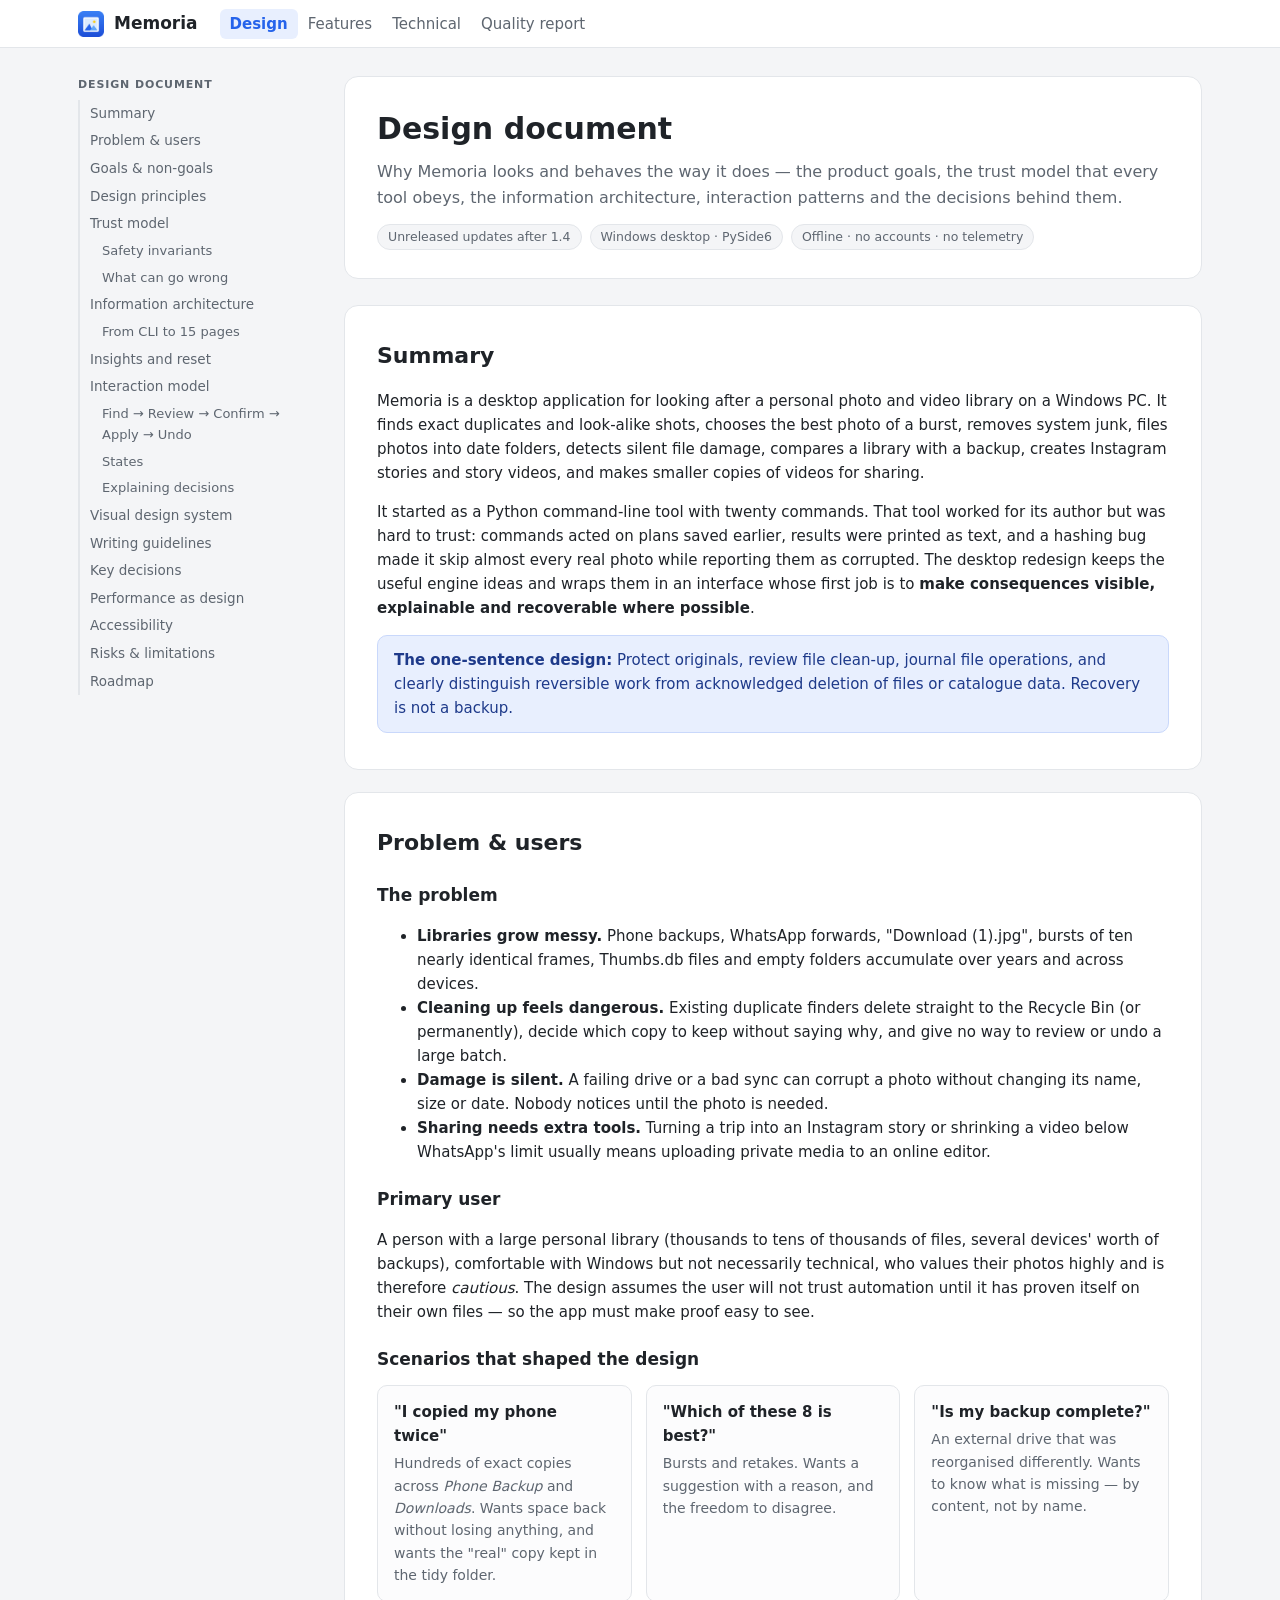
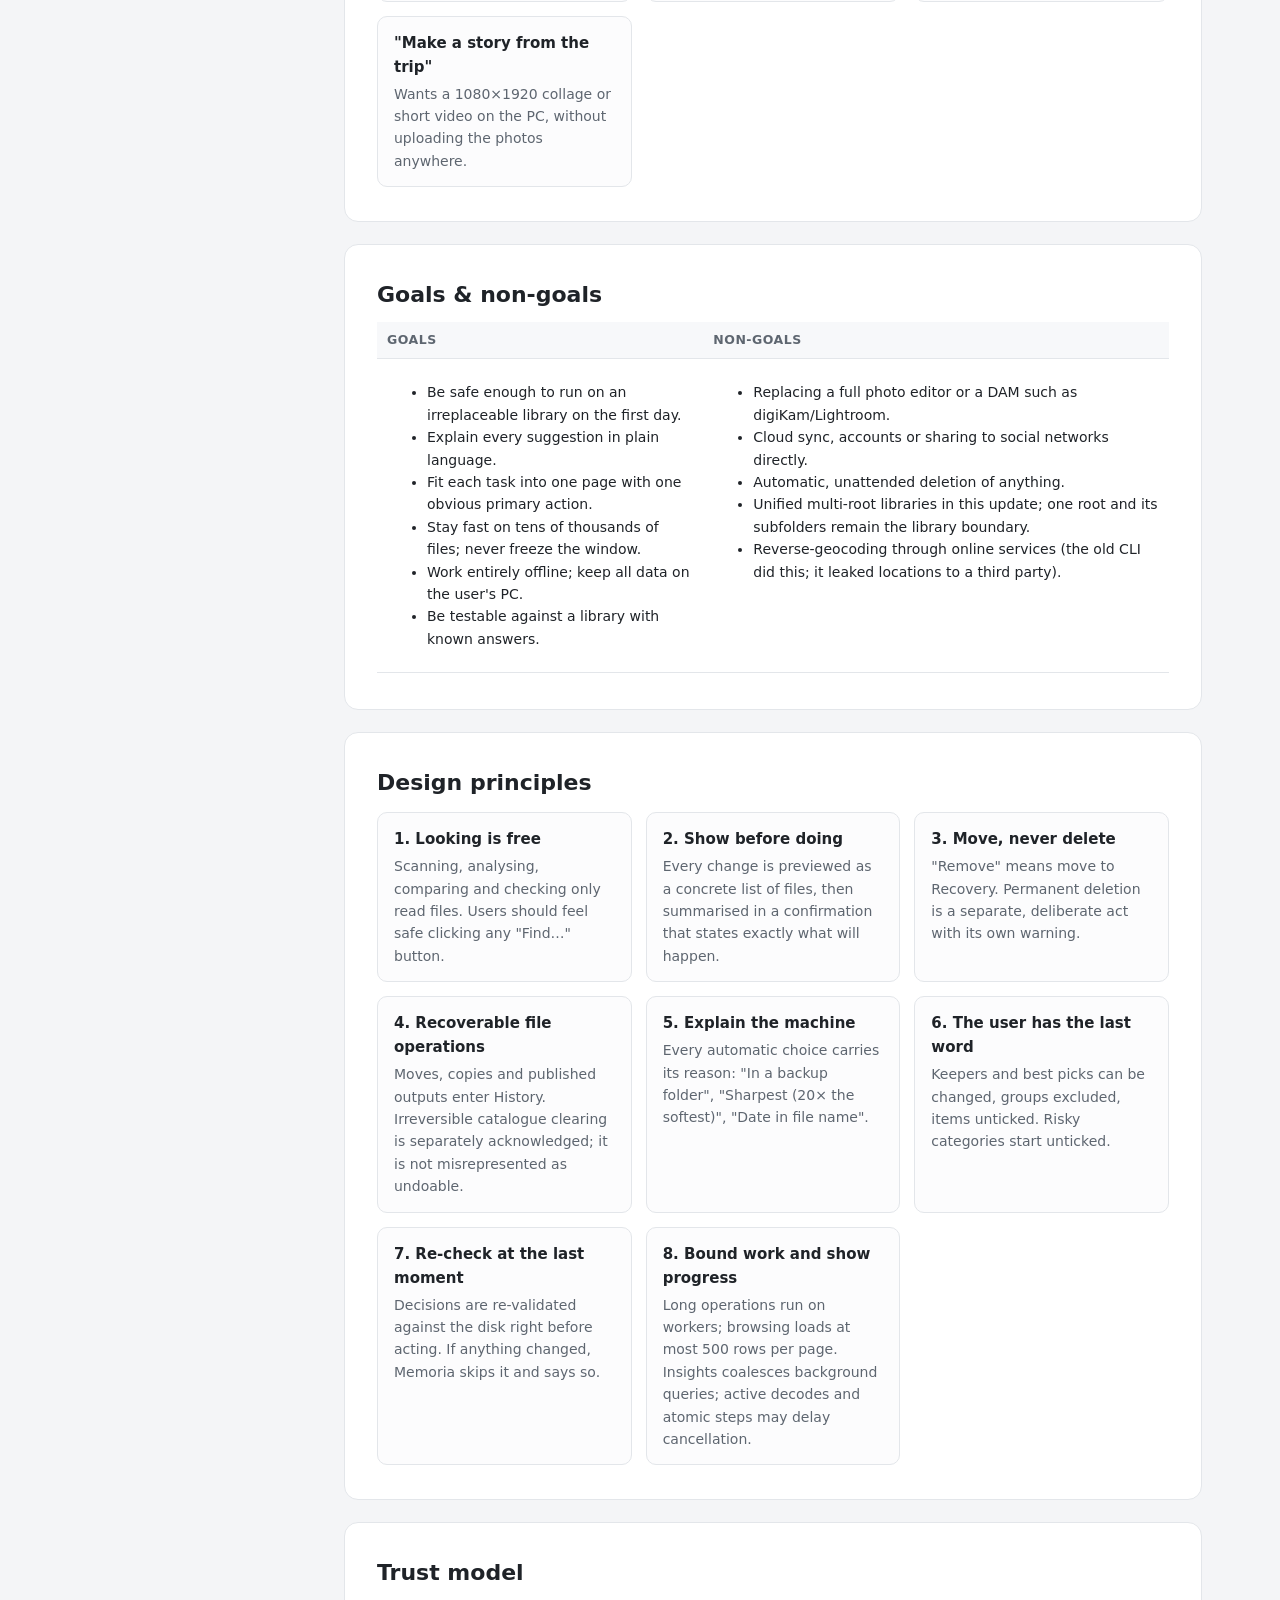
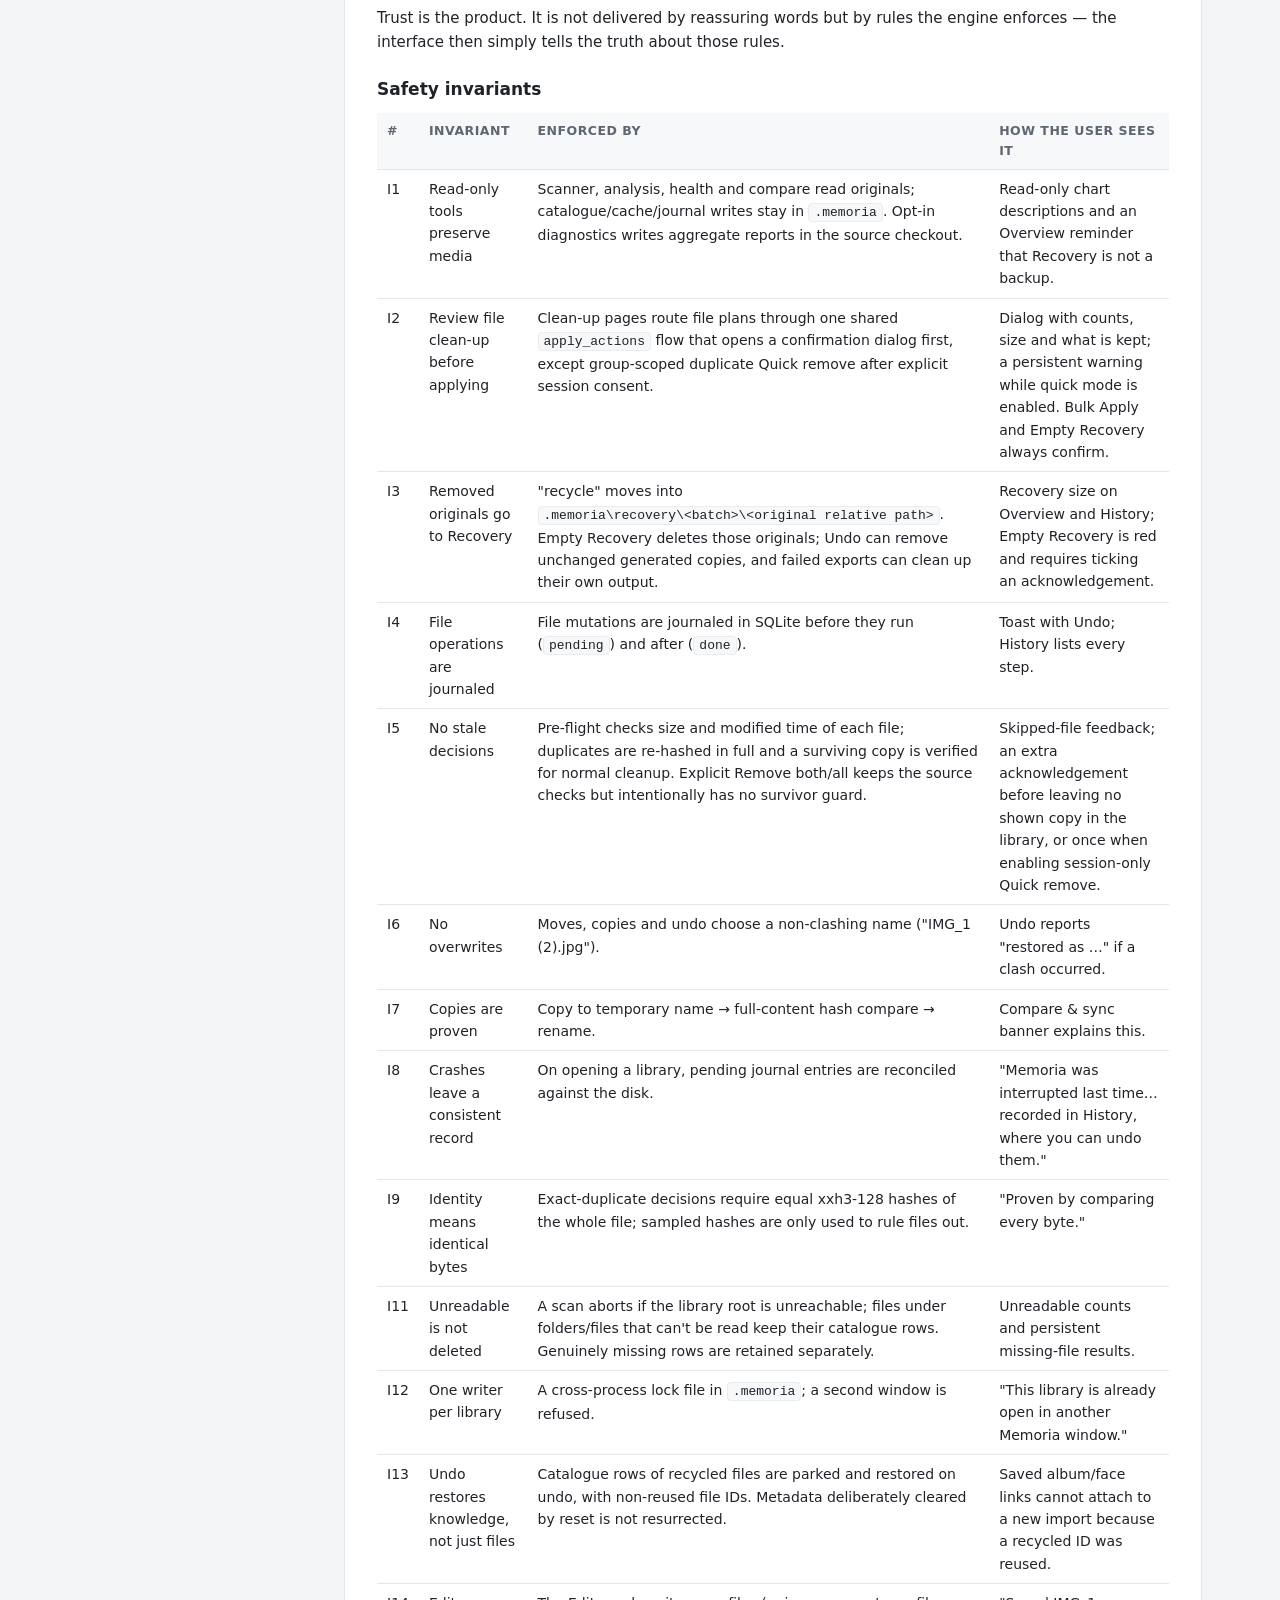
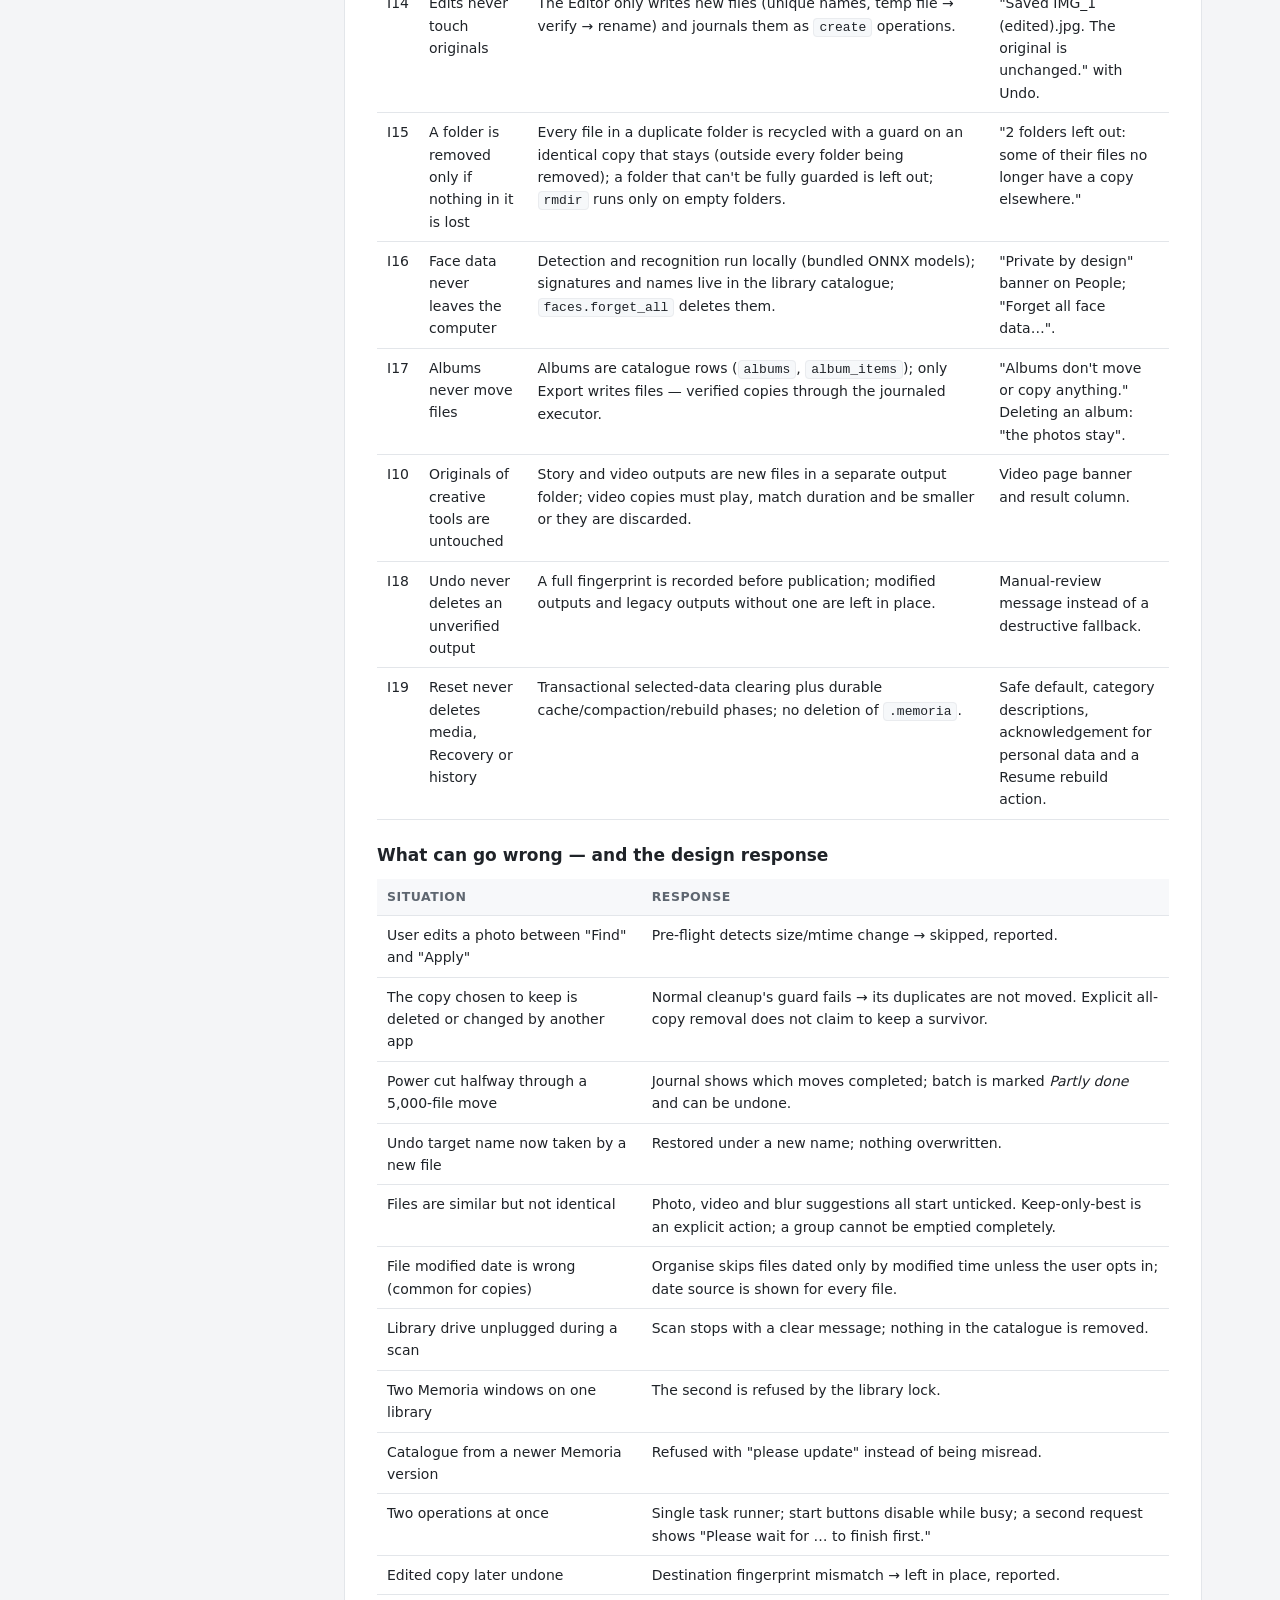
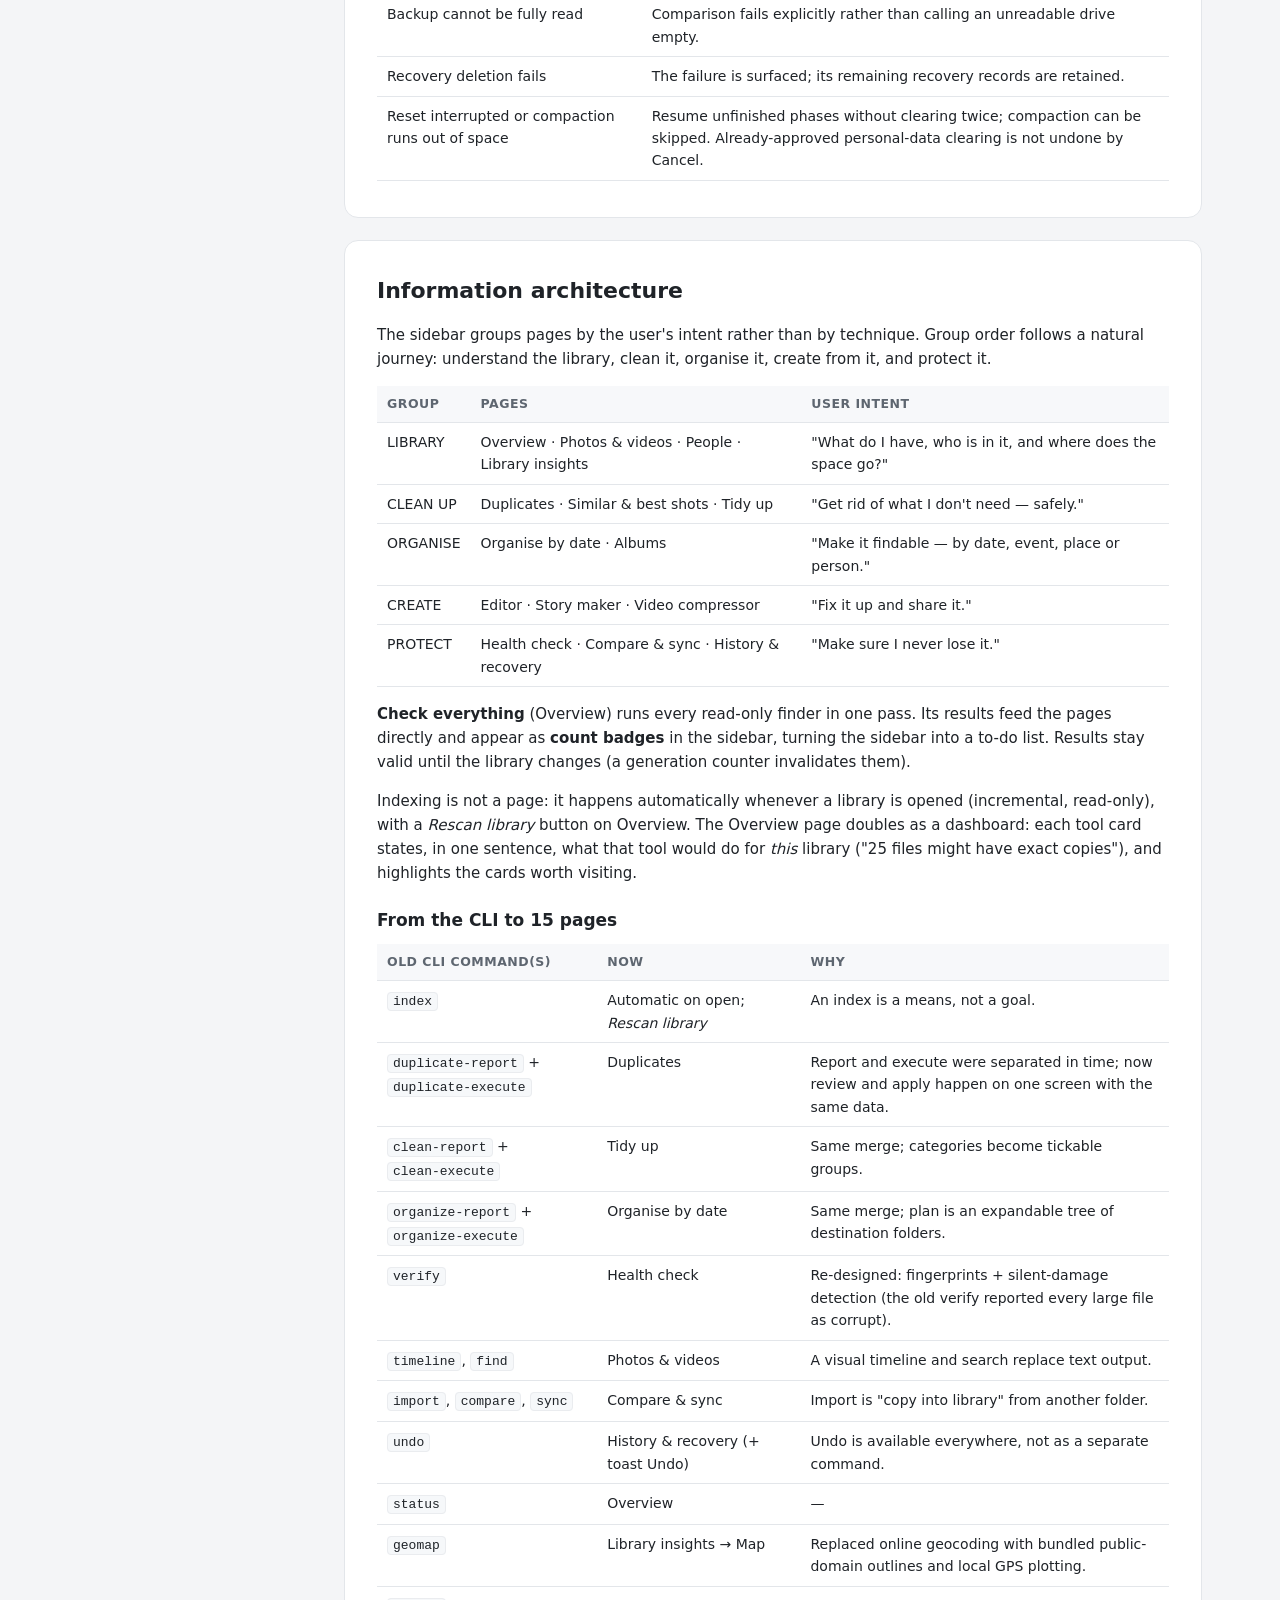
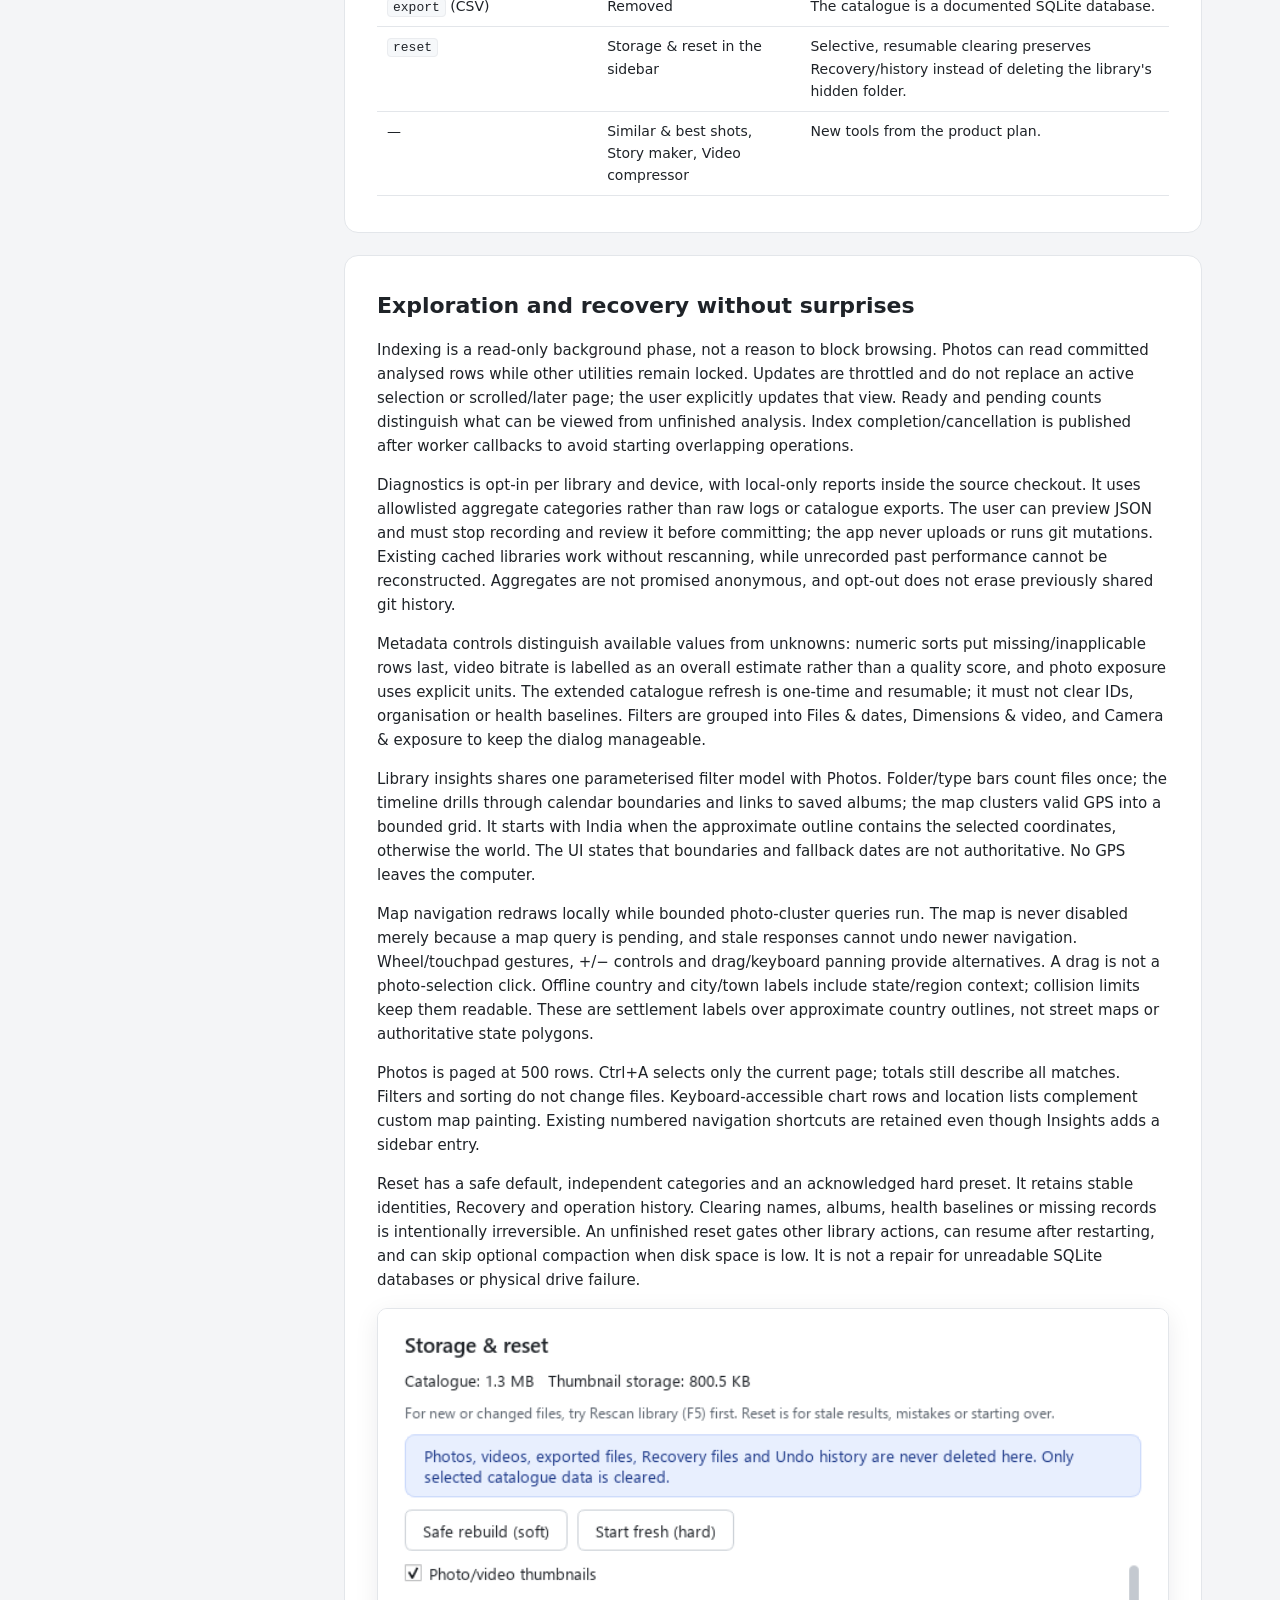
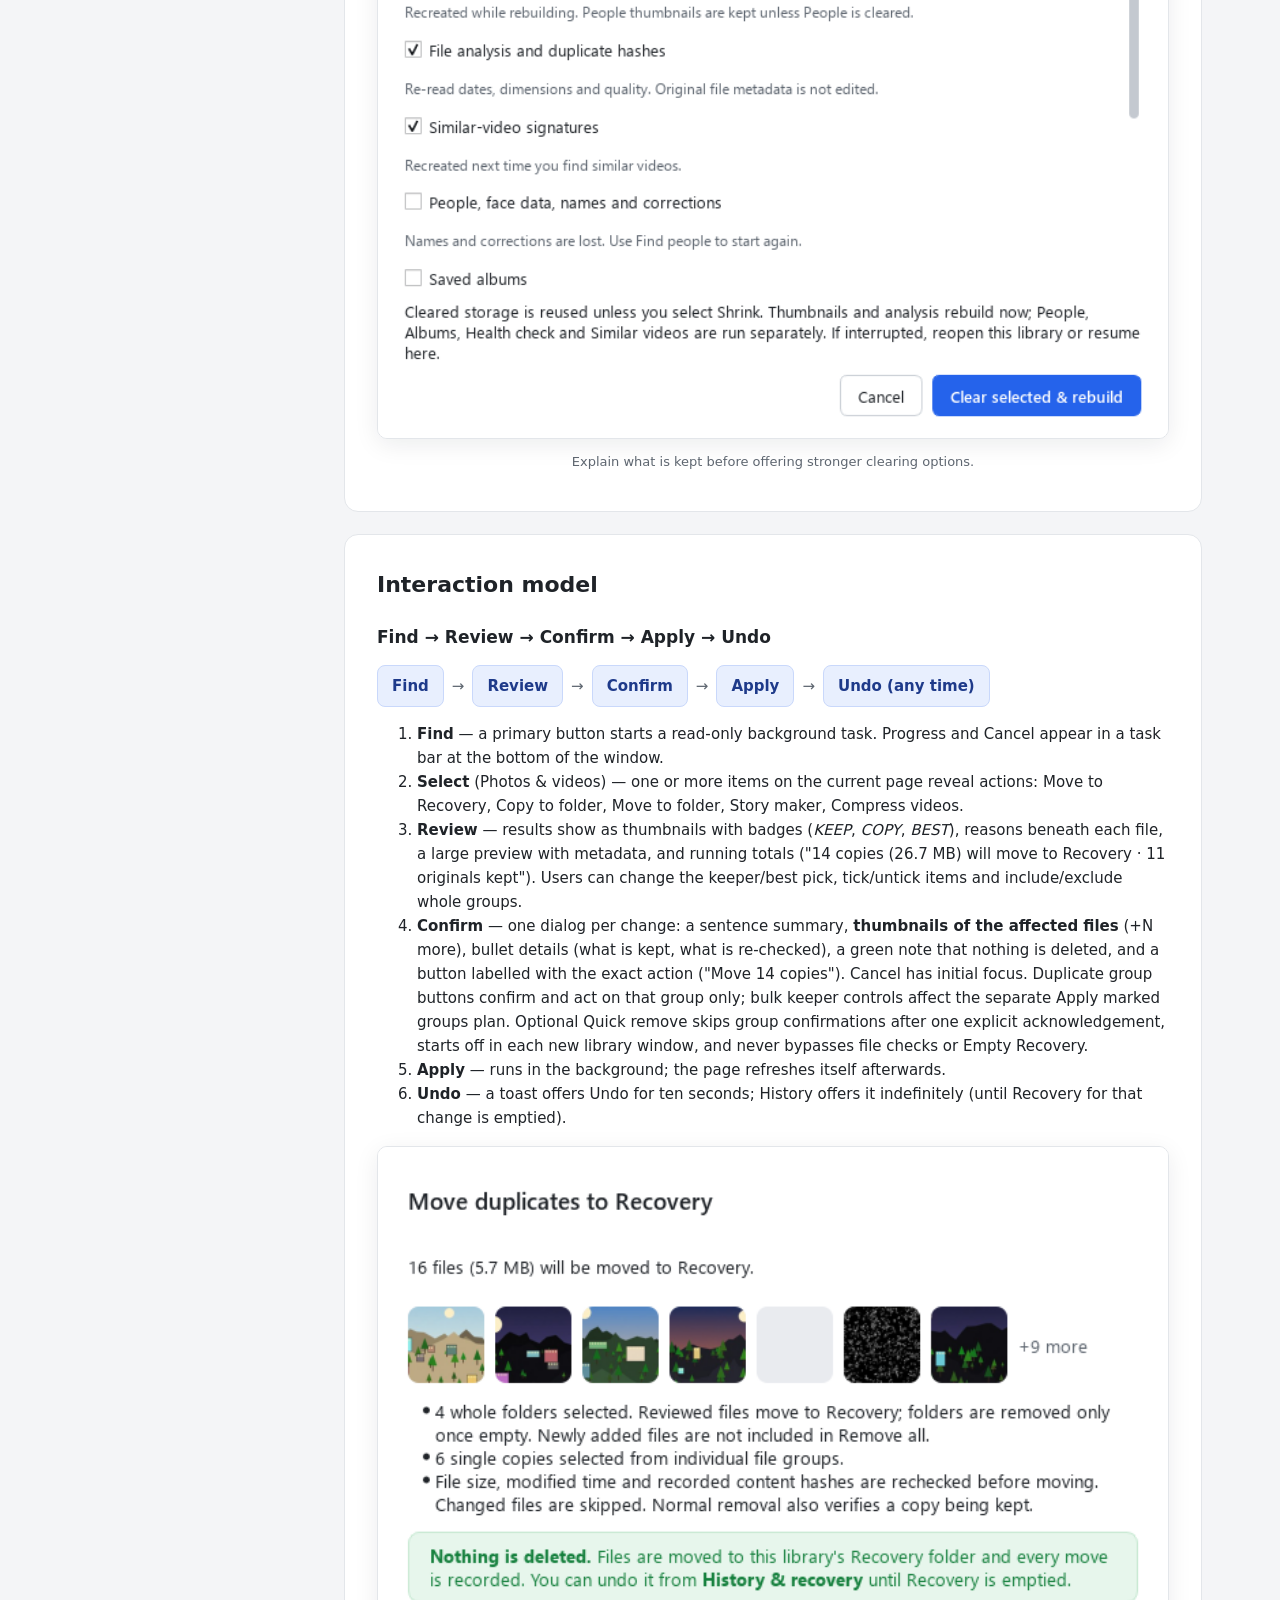
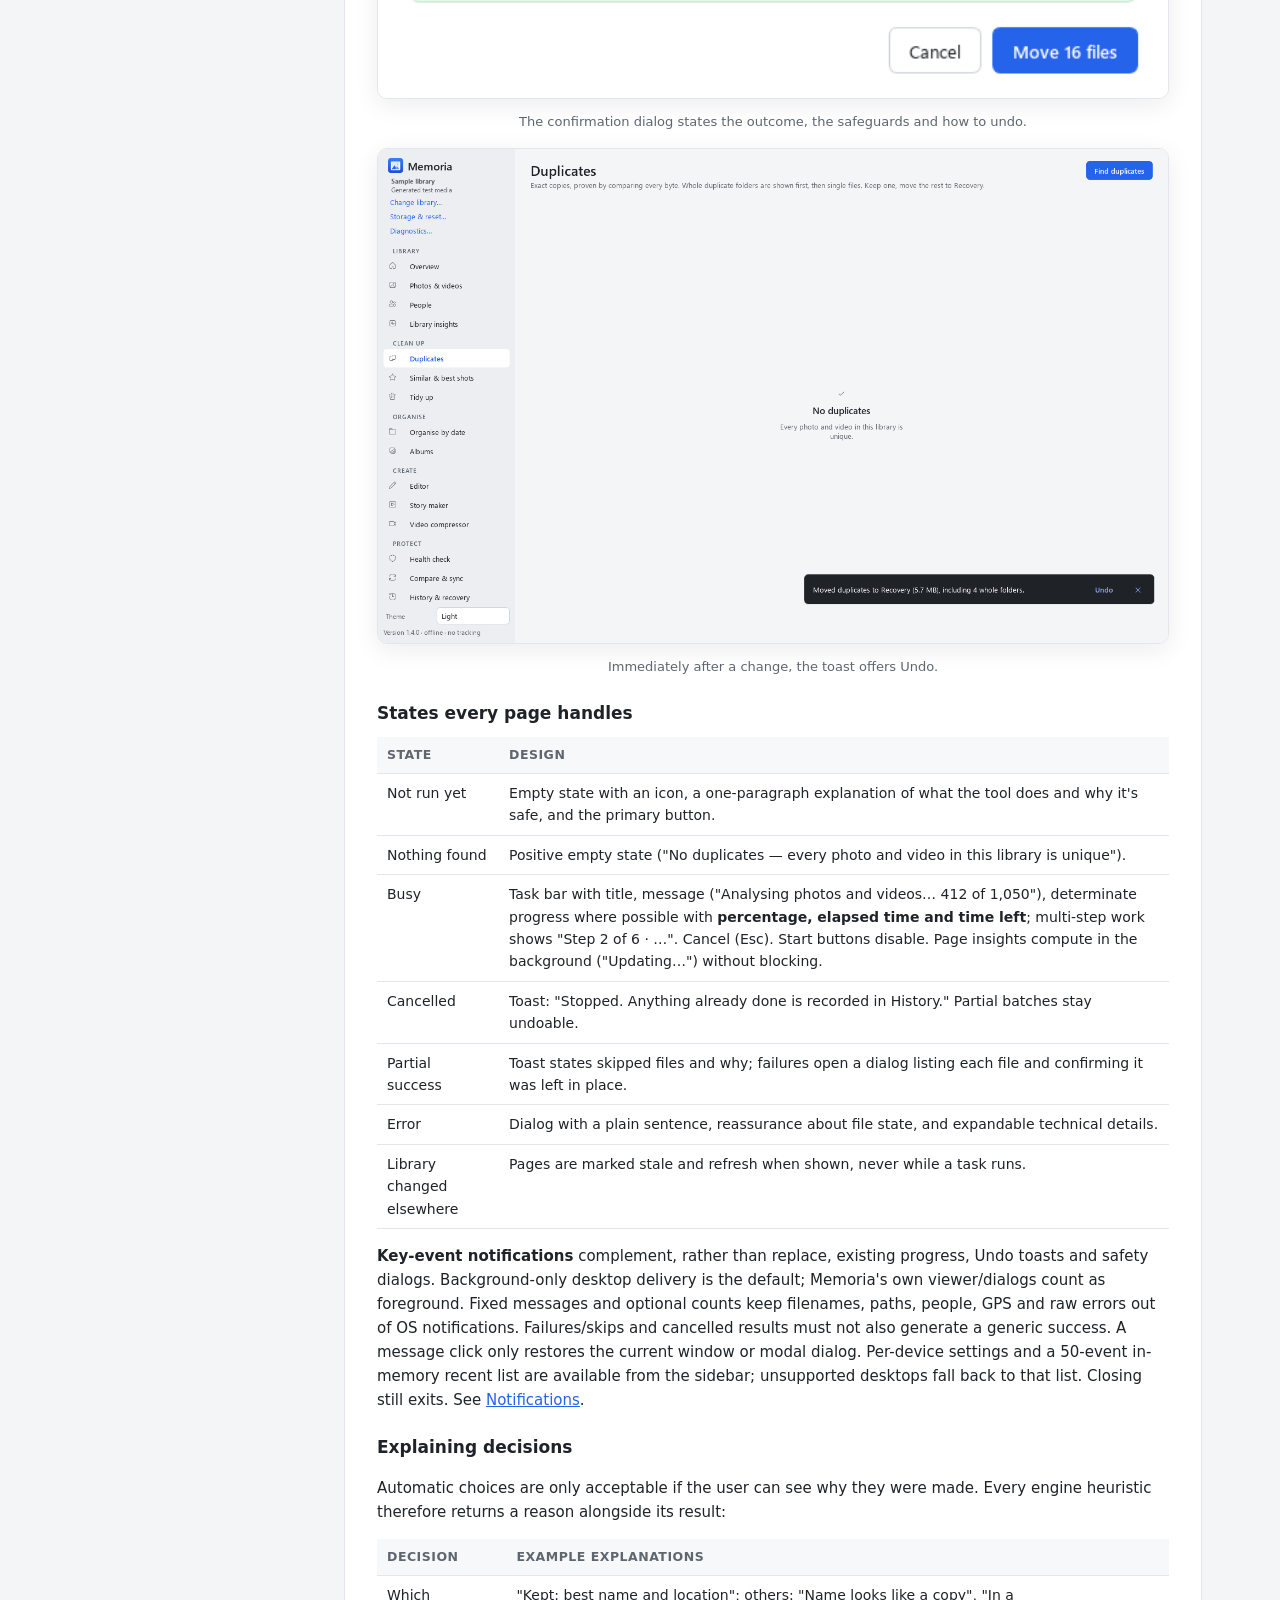
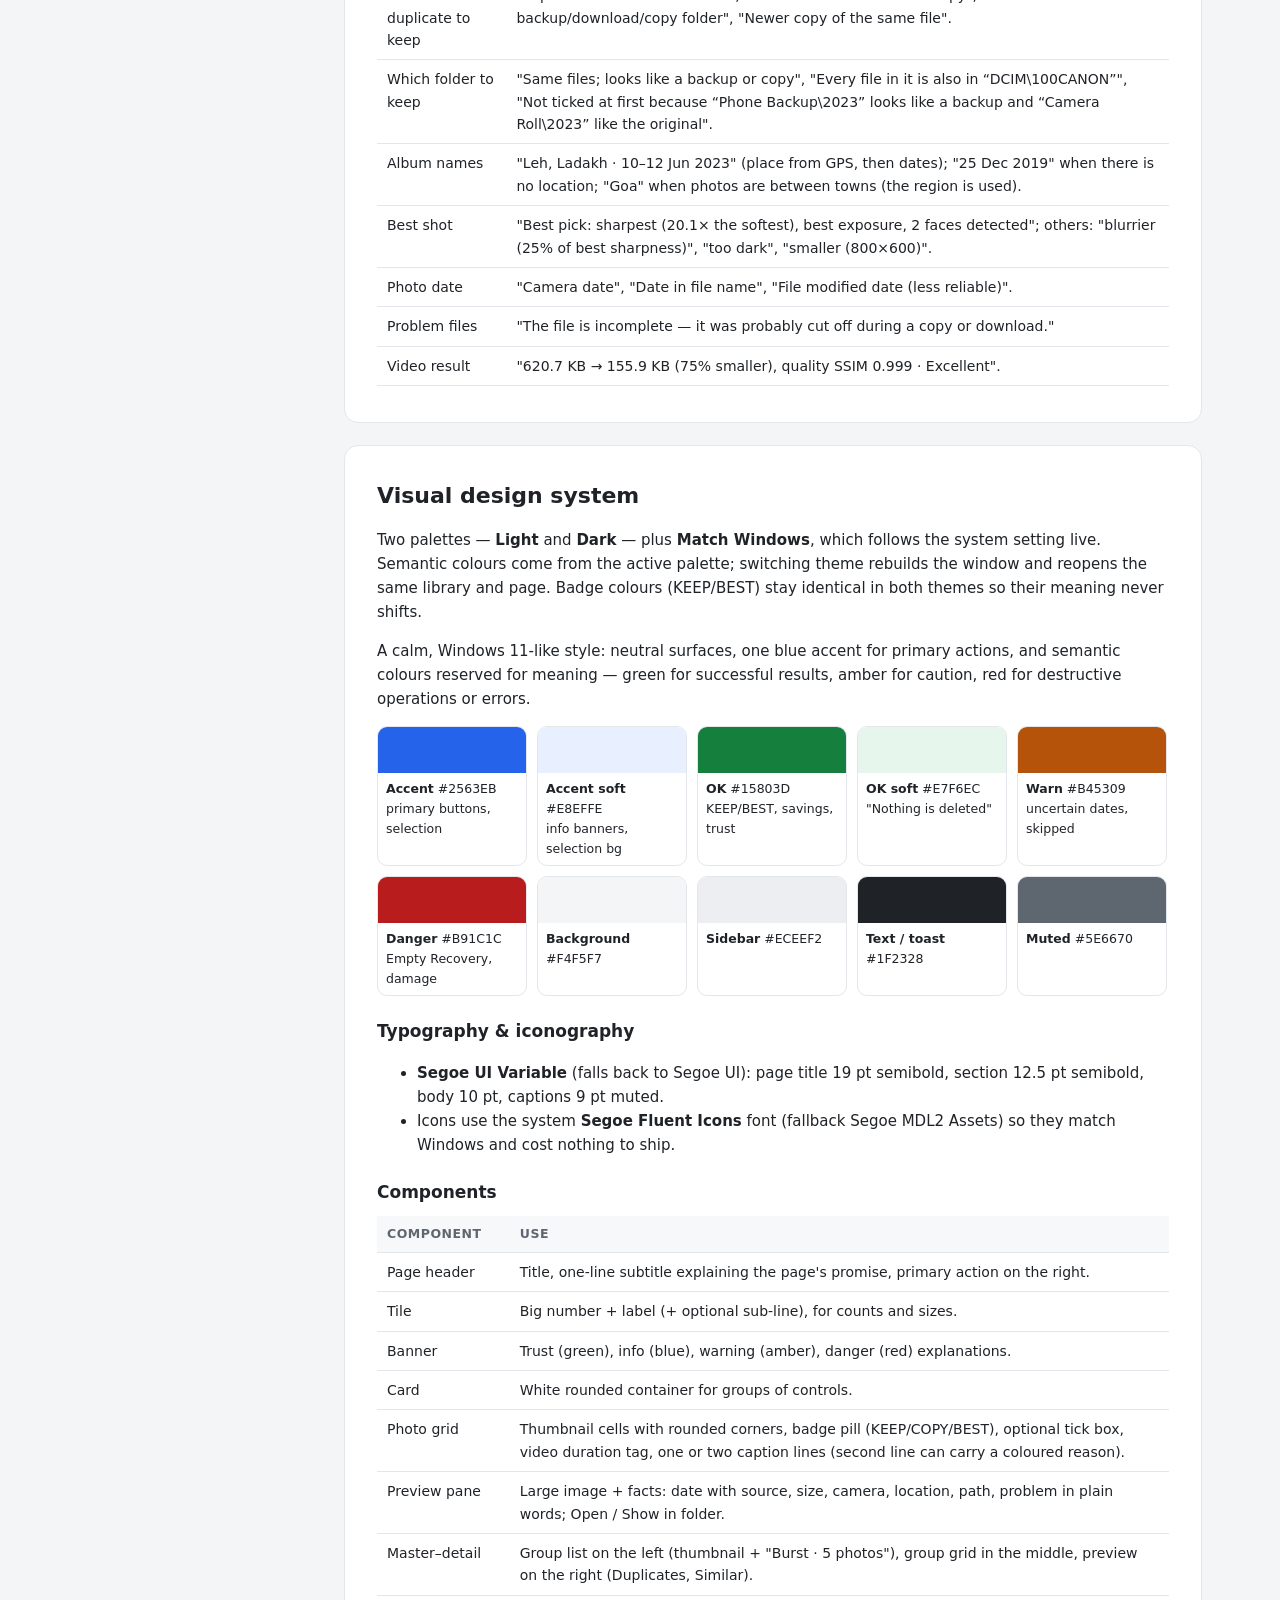
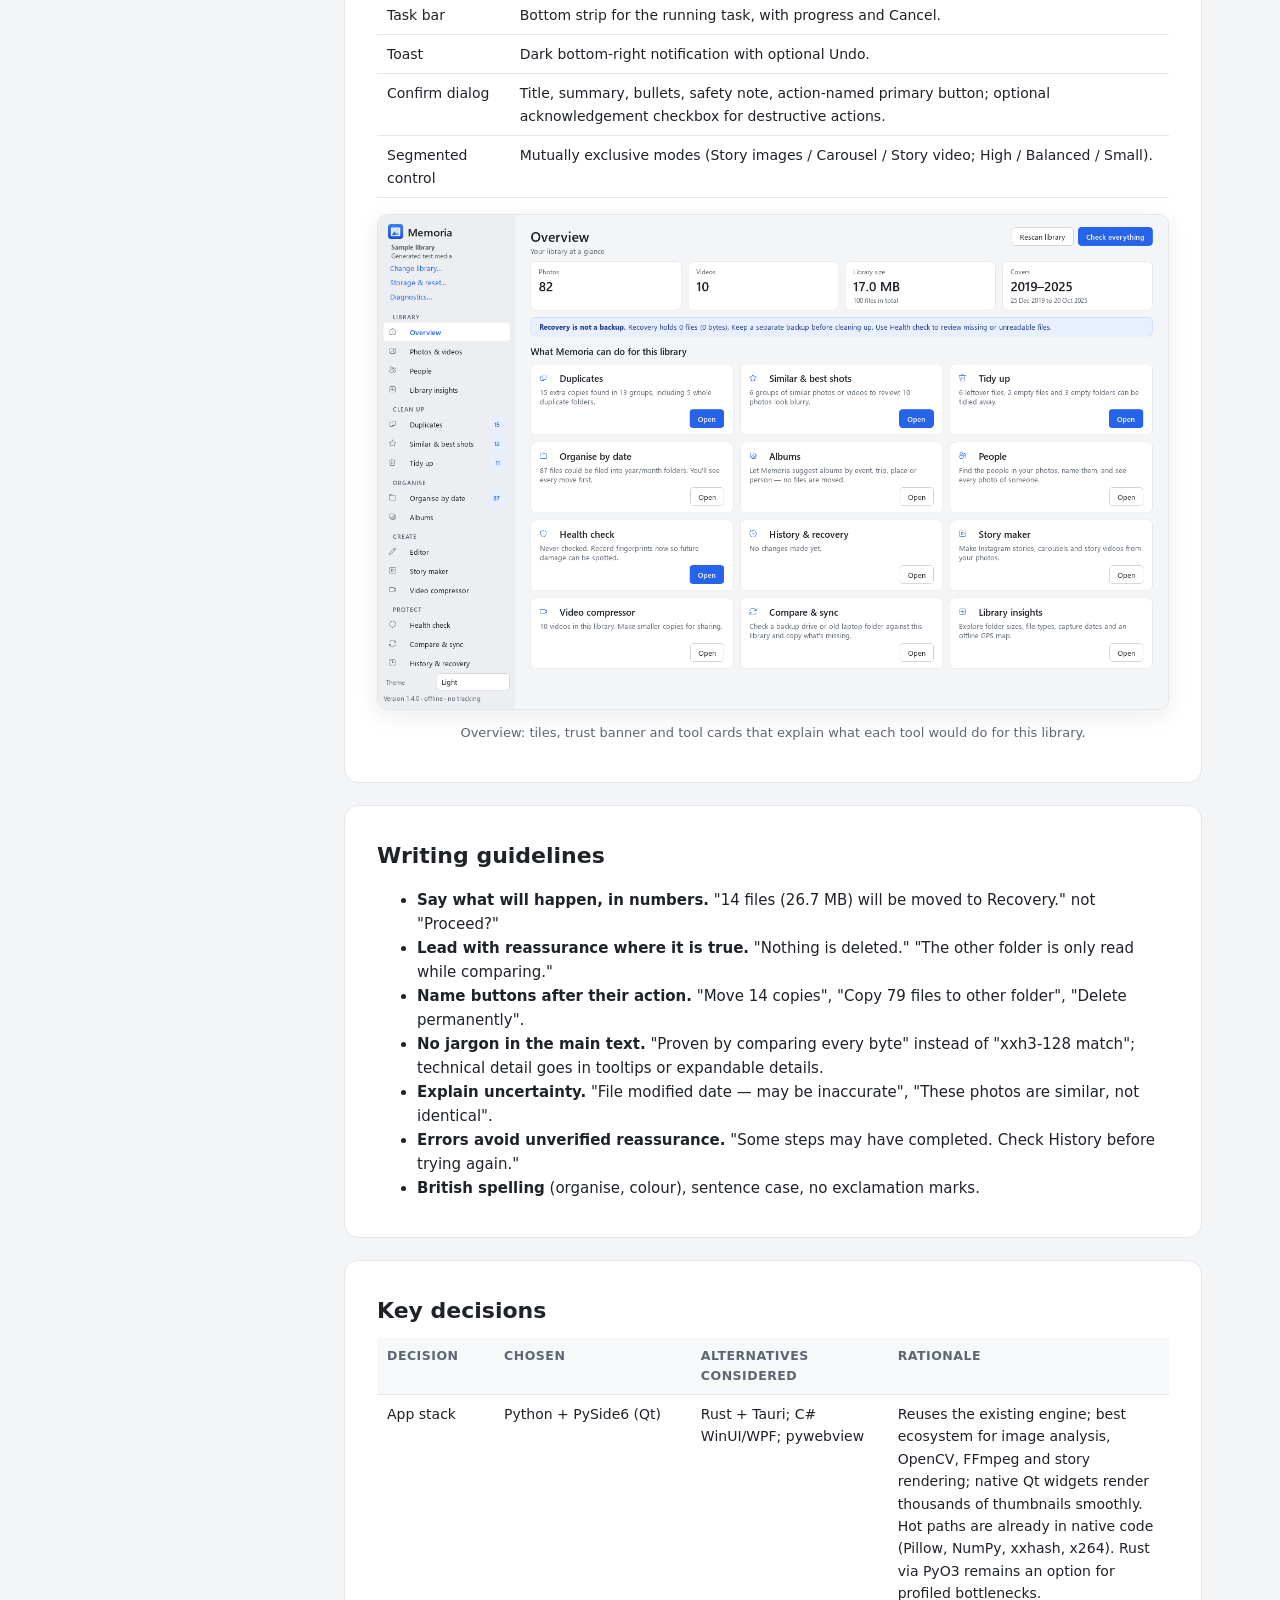
==== docs/design.html @ 605fee4a "Make duplicate group removal direct with opt-in quick mode Confirm and execute only the current grou" ====
<!DOCTYPE html>
<html lang="en">
<head>
<meta charset="utf-8">
<meta name="viewport" content="width=device-width, initial-scale=1">
<title>Memoria — Design document</title>
<link rel="stylesheet" href="style.css">
<link rel="icon" href="../memoria/ui/assets/memoria.png">
</head>
<body>
<div class="top"><div class="inner">
  <a class="brand" href="index.html"><img src="../memoria/ui/assets/memoria.png" alt="">Memoria</a>
  <nav><a class="active" href="design.html">Design</a><a href="features.html">Features</a><a href="technical.html">Technical</a><a href="report.html">Quality report</a></nav>
</div></div>

<div class="layout">
<aside class="toc">
  <b>DESIGN DOCUMENT</b>
  <a href="#summary">Summary</a>
  <a href="#problem">Problem &amp; users</a>
  <a href="#goals">Goals &amp; non-goals</a>
  <a href="#principles">Design principles</a>
  <a href="#trust">Trust model</a>
  <a class="sub" href="#invariants">Safety invariants</a>
  <a class="sub" href="#threats">What can go wrong</a>
  <a href="#ia">Information architecture</a>
  <a class="sub" href="#mapping">From CLI to 15 pages</a>
  <a href="#explore-reset">Insights and reset</a>
  <a href="#interaction">Interaction model</a>
  <a class="sub" href="#flow">Find → Review → Confirm → Apply → Undo</a>
  <a class="sub" href="#states">States</a>
  <a class="sub" href="#explain">Explaining decisions</a>
  <a href="#visual">Visual design system</a>
  <a href="#copy">Writing guidelines</a>
  <a href="#decisions">Key decisions</a>
  <a href="#performance">Performance as design</a>
  <a href="#a11y">Accessibility</a>
  <a href="#risks">Risks &amp; limitations</a>
  <a href="#roadmap">Roadmap</a>
</aside>

<main>
<header class="hero">
  <h1>Design document</h1>
  <p>Why Memoria looks and behaves the way it does — the product goals, the trust model that every tool obeys,
     the information architecture, interaction patterns and the decisions behind them.</p>
  <div class="meta"><span class="pill">Unreleased updates after 1.4</span><span class="pill">Windows desktop · PySide6</span>
    <span class="pill">Offline · no accounts · no telemetry</span></div>
</header>

<section id="summary">
<h2>Summary</h2>
<p>Memoria is a desktop application for looking after a personal photo and video library on a Windows PC. It
finds exact duplicates and look-alike shots, chooses the best photo of a burst, removes system junk, files photos
into date folders, detects silent file damage, compares a library with a backup, creates Instagram stories and
story videos, and makes smaller copies of videos for sharing.</p>
<p>It started as a Python command-line tool with twenty commands. That tool worked for its author but was hard to
trust: commands acted on plans saved earlier, results were printed as text, and a hashing bug made it skip almost
every real photo while reporting them as corrupted. The desktop redesign keeps the useful engine ideas and wraps
them in an interface whose first job is to <b>make consequences visible, explainable and recoverable where possible</b>.</p>
<div class="callout info"><b>The one-sentence design:</b> Protect originals, review file clean-up, journal file
operations, and clearly distinguish reversible work from acknowledged deletion of files or catalogue data.
Recovery is not a backup.</div>
</section>

<section id="problem">
<h2>Problem &amp; users</h2>
<h3>The problem</h3>
<ul>
  <li><b>Libraries grow messy.</b> Phone backups, WhatsApp forwards, "Download (1).jpg", bursts of ten nearly identical
      frames, Thumbs.db files and empty folders accumulate over years and across devices.</li>
  <li><b>Cleaning up feels dangerous.</b> Existing duplicate finders delete straight to the Recycle Bin (or permanently),
      decide which copy to keep without saying why, and give no way to review or undo a large batch.</li>
  <li><b>Damage is silent.</b> A failing drive or a bad sync can corrupt a photo without changing its name, size or date.
      Nobody notices until the photo is needed.</li>
  <li><b>Sharing needs extra tools.</b> Turning a trip into an Instagram story or shrinking a video below WhatsApp's
      limit usually means uploading private media to an online editor.</li>
</ul>
<h3>Primary user</h3>
<p>A person with a large personal library (thousands to tens of thousands of files, several devices' worth of backups),
comfortable with Windows but not necessarily technical, who values their photos highly and is therefore
<i>cautious</i>. The design assumes the user will not trust automation until it has proven itself on their own
files — so the app must make proof easy to see.</p>
<h3>Scenarios that shaped the design</h3>
<div class="grid">
  <div class="card"><h4>"I copied my phone twice"</h4><p>Hundreds of exact copies across <i>Phone Backup</i> and
  <i>Downloads</i>. Wants space back without losing anything, and wants the "real" copy kept in the tidy folder.</p></div>
  <div class="card"><h4>"Which of these 8 is best?"</h4><p>Bursts and retakes. Wants a suggestion with a reason, and the
  freedom to disagree.</p></div>
  <div class="card"><h4>"Is my backup complete?"</h4><p>An external drive that was reorganised differently. Wants to know
  what is missing — by content, not by name.</p></div>
  <div class="card"><h4>"Make a story from the trip"</h4><p>Wants a 1080×1920 collage or short video on the PC, without
  uploading the photos anywhere.</p></div>
</div>
</section>

<section id="goals">
<h2>Goals &amp; non-goals</h2>
<table>
  <tr><th>Goals</th><th>Non-goals</th></tr>
  <tr><td>
    <ul>
      <li>Be safe enough to run on an irreplaceable library on the first day.</li>
      <li>Explain every suggestion in plain language.</li>
      <li>Fit each task into one page with one obvious primary action.</li>
      <li>Stay fast on tens of thousands of files; never freeze the window.</li>
      <li>Work entirely offline; keep all data on the user's PC.</li>
      <li>Be testable against a library with known answers.</li>
    </ul></td><td>
    <ul>
      <li>Replacing a full photo editor or a DAM such as digiKam/Lightroom.</li>
      <li>Cloud sync, accounts or sharing to social networks directly.</li>
      <li>Automatic, unattended deletion of anything.</li>
      <li>Unified multi-root libraries in this update; one root and its subfolders remain the library boundary.</li>
      <li>Reverse-geocoding through online services (the old CLI did this; it leaked locations to a third party).</li>
    </ul></td></tr>
</table>
</section>

<section id="principles">
<h2>Design principles</h2>
<div class="grid">
  <div class="card"><h4>1. Looking is free</h4><p>Scanning, analysing, comparing and checking only read files. Users
  should feel safe clicking any "Find…" button.</p></div>
  <div class="card"><h4>2. Show before doing</h4><p>Every change is previewed as a concrete list of files, then summarised
  in a confirmation that states exactly what will happen.</p></div>
  <div class="card"><h4>3. Move, never delete</h4><p>"Remove" means move to Recovery. Permanent deletion is a separate,
  deliberate act with its own warning.</p></div>
  <div class="card"><h4>4. Recoverable file operations</h4><p>Moves, copies and published outputs enter History.
  Irreversible catalogue clearing is separately acknowledged; it is not misrepresented as undoable.</p></div>
  <div class="card"><h4>5. Explain the machine</h4><p>Every automatic choice carries its reason: "In a backup folder",
  "Sharpest (20× the softest)", "Date in file name".</p></div>
  <div class="card"><h4>6. The user has the last word</h4><p>Keepers and best picks can be changed, groups excluded,
  items unticked. Risky categories start unticked.</p></div>
  <div class="card"><h4>7. Re-check at the last moment</h4><p>Decisions are re-validated against the disk right before
  acting. If anything changed, Memoria skips it and says so.</p></div>
  <div class="card"><h4>8. Bound work and show progress</h4><p>Long operations run on workers; browsing loads at most
  500 rows per page. Insights coalesces background queries; active decodes and atomic steps may delay cancellation.</p></div>
</div>
</section>

<section id="trust">
<h2>Trust model</h2>
<p>Trust is the product. It is not delivered by reassuring words but by rules the engine enforces — the interface
then simply tells the truth about those rules.</p>

<h3 id="invariants">Safety invariants</h3>
<table>
  <tr><th>#</th><th>Invariant</th><th>Enforced by</th><th>How the user sees it</th></tr>
  <tr><td>I1</td><td>Read-only tools preserve media</td><td>Scanner, analysis, health and compare read originals;
    catalogue/cache/journal writes stay in <code>.memoria</code>. Opt-in diagnostics writes aggregate reports in the source checkout.</td>
    <td>Read-only chart descriptions and an Overview reminder that Recovery is not a backup.</td></tr>
  <tr><td>I2</td><td>Review file clean-up before applying</td><td>Clean-up pages route file plans through one shared
    <code>apply_actions</code> flow that opens a confirmation dialog first, except group-scoped duplicate Quick remove
    after explicit session consent.</td><td>Dialog with counts, size and what is kept; a persistent warning while quick
    mode is enabled. Bulk Apply and Empty Recovery always confirm.</td></tr>
  <tr><td>I3</td><td>Removed originals go to Recovery</td><td>"recycle" moves into
    <code>.memoria\recovery\&lt;batch&gt;\&lt;original relative path&gt;</code>. Empty Recovery deletes those originals;
    Undo can remove unchanged generated copies, and failed exports can clean up their own output.</td>
    <td>Recovery size on Overview and History; Empty Recovery is red and requires ticking an acknowledgement.</td></tr>
  <tr><td>I4</td><td>File operations are journaled</td><td>File mutations are journaled in SQLite before they run
    (<code>pending</code>) and after (<code>done</code>).</td><td>Toast with Undo; History lists every step.</td></tr>
  <tr><td>I5</td><td>No stale decisions</td><td>Pre-flight checks size and modified time of each file; duplicates are
    re-hashed in full and a surviving copy is verified for normal cleanup. Explicit Remove both/all keeps the
    source checks but intentionally has no survivor guard.</td><td>Skipped-file feedback; an extra acknowledgement
    before leaving no shown copy in the library, or once when enabling session-only Quick remove.</td></tr>
  <tr><td>I6</td><td>No overwrites</td><td>Moves, copies and undo choose a non-clashing name ("IMG_1 (2).jpg").</td>
    <td>Undo reports "restored as …" if a clash occurred.</td></tr>
  <tr><td>I7</td><td>Copies are proven</td><td>Copy to temporary name → full-content hash compare → rename.</td>
    <td>Compare &amp; sync banner explains this.</td></tr>
  <tr><td>I8</td><td>Crashes leave a consistent record</td><td>On opening a library, pending journal entries are reconciled
    against the disk.</td><td>"Memoria was interrupted last time… recorded in History, where you can undo them."</td></tr>
  <tr><td>I9</td><td>Identity means identical bytes</td><td>Exact-duplicate decisions require equal xxh3-128 hashes of the
    whole file; sampled hashes are only used to rule files out.</td><td>"Proven by comparing every byte."</td></tr>
  <tr><td>I11</td><td>Unreadable is not deleted</td><td>A scan aborts if the library root is unreachable; files under
    folders/files that can't be read keep their catalogue rows. Genuinely missing rows are retained separately.</td>
    <td>Unreadable counts and persistent missing-file results.</td></tr>
  <tr><td>I12</td><td>One writer per library</td><td>A cross-process lock file in <code>.memoria</code>; a second window
    is refused.</td><td>"This library is already open in another Memoria window."</td></tr>
  <tr><td>I13</td><td>Undo restores knowledge, not just files</td><td>Catalogue rows of recycled files are parked and
    restored on undo, with non-reused file IDs. Metadata deliberately cleared by reset is not resurrected.</td>
    <td>Saved album/face links cannot attach to a new import because a recycled ID was reused.</td></tr>
  <tr><td>I14</td><td>Edits never touch originals</td><td>The Editor only writes new files (unique names, temp file →
    verify → rename) and journals them as <code>create</code> operations.</td><td>"Saved IMG_1 (edited).jpg. The original is
    unchanged." with Undo.</td></tr>
  <tr><td>I15</td><td>A folder is removed only if nothing in it is lost</td><td>Every file in a duplicate folder is
    recycled with a guard on an identical copy that stays (outside every folder being removed); a folder that can't be fully
    guarded is left out; <code>rmdir</code> runs only on empty folders.</td><td>"2 folders left out: some of their files no
    longer have a copy elsewhere."</td></tr>
  <tr><td>I16</td><td>Face data never leaves the computer</td><td>Detection and recognition run locally (bundled ONNX models);
    signatures and names live in the library catalogue; <code>faces.forget_all</code> deletes them.</td><td>"Private by
    design" banner on People; "Forget all face data…".</td></tr>
  <tr><td>I17</td><td>Albums never move files</td><td>Albums are catalogue rows (<code>albums</code>, <code>album_items</code>);
    only Export writes files — verified copies through the journaled executor.</td><td>"Albums don't move or copy
    anything." Deleting an album: "the photos stay".</td></tr>
  <tr><td>I10</td><td>Originals of creative tools are untouched</td><td>Story and video outputs are new files in a separate
    output folder; video copies must play, match duration and be smaller or they are discarded.</td>
    <td>Video page banner and result column.</td></tr>
  <tr><td>I18</td><td>Undo never deletes an unverified output</td><td>A full fingerprint is recorded before publication;
    modified outputs and legacy outputs without one are left in place.</td><td>Manual-review message instead of a destructive fallback.</td></tr>
  <tr><td>I19</td><td>Reset never deletes media, Recovery or history</td><td>Transactional selected-data clearing plus
    durable cache/compaction/rebuild phases; no deletion of <code>.memoria</code>.</td><td>Safe default, category descriptions,
    acknowledgement for personal data and a Resume rebuild action.</td></tr>
</table>

<h3 id="threats">What can go wrong — and the design response</h3>
<table>
  <tr><th>Situation</th><th>Response</th></tr>
  <tr><td>User edits a photo between "Find" and "Apply"</td><td>Pre-flight detects size/mtime change → skipped, reported.</td></tr>
  <tr><td>The copy chosen to keep is deleted or changed by another app</td><td>Normal cleanup's guard fails → its duplicates are not moved. Explicit all-copy removal does not claim to keep a survivor.</td></tr>
  <tr><td>Power cut halfway through a 5,000-file move</td><td>Journal shows which moves completed; batch is marked
      <i>Partly done</i> and can be undone.</td></tr>
  <tr><td>Undo target name now taken by a new file</td><td>Restored under a new name; nothing overwritten.</td></tr>
  <tr><td>Files are similar but not identical</td><td>Photo, video and blur suggestions all start unticked.
      Keep-only-best is an explicit action; a group cannot be emptied completely.</td></tr>
  <tr><td>File modified date is wrong (common for copies)</td><td>Organise skips files dated only by modified time unless
      the user opts in; date source is shown for every file.</td></tr>
  <tr><td>Library drive unplugged during a scan</td><td>Scan stops with a clear message; nothing in the catalogue is
      removed.</td></tr>
  <tr><td>Two Memoria windows on one library</td><td>The second is refused by the library lock.</td></tr>
  <tr><td>Catalogue from a newer Memoria version</td><td>Refused with "please update" instead of being misread.</td></tr>
  <tr><td>Two operations at once</td><td>Single task runner; start buttons disable while busy; a second request shows
      "Please wait for … to finish first."</td></tr>
  <tr><td>Edited copy later undone</td><td>Destination fingerprint mismatch → left in place, reported.</td></tr>
  <tr><td>Backup cannot be fully read</td><td>Comparison fails explicitly rather than calling an unreadable drive empty.</td></tr>
  <tr><td>Recovery deletion fails</td><td>The failure is surfaced; its remaining recovery records are retained.</td></tr>
  <tr><td>Reset interrupted or compaction runs out of space</td><td>Resume unfinished phases without clearing twice;
      compaction can be skipped. Already-approved personal-data clearing is not undone by Cancel.</td></tr>
</table>
</section>

<section id="ia">
<h2>Information architecture</h2>
<p>The sidebar groups pages by the user's intent rather than by technique. Group order follows a natural journey:
understand the library, clean it, organise it, create from it, and protect it.</p>
<table>
  <tr><th>Group</th><th>Pages</th><th>User intent</th></tr>
  <tr><td>LIBRARY</td><td>Overview · Photos &amp; videos · People · Library insights</td><td>"What do I have, who is in it, and where does the space go?"</td></tr>
  <tr><td>CLEAN UP</td><td>Duplicates · Similar &amp; best shots · Tidy up</td><td>"Get rid of what I don't need — safely."</td></tr>
  <tr><td>ORGANISE</td><td>Organise by date · Albums</td><td>"Make it findable — by date, event, place or person."</td></tr>
  <tr><td>CREATE</td><td>Editor · Story maker · Video compressor</td><td>"Fix it up and share it."</td></tr>
  <tr><td>PROTECT</td><td>Health check · Compare &amp; sync · History &amp; recovery</td><td>"Make sure I never lose it."</td></tr>
</table>
<p><b>Check everything</b> (Overview) runs every read-only finder in one pass. Its results feed the pages directly
and appear as <b>count badges</b> in the sidebar, turning the sidebar into a to-do list. Results stay valid until the
library changes (a generation counter invalidates them).</p>
<p>Indexing is not a page: it happens automatically whenever a library is opened (incremental, read-only), with a
<i>Rescan library</i> button on Overview. The Overview page doubles as a dashboard: each tool card states, in one
sentence, what that tool would do for <i>this</i> library ("25 files might have exact copies"), and highlights the
cards worth visiting.</p>

<h3 id="mapping">From the CLI to 15 pages</h3>
<table>
  <tr><th>Old CLI command(s)</th><th>Now</th><th>Why</th></tr>
  <tr><td><code>index</code></td><td>Automatic on open; <i>Rescan library</i></td><td>An index is a means, not a goal.</td></tr>
  <tr><td><code>duplicate-report</code> + <code>duplicate-execute</code></td><td>Duplicates</td><td>Report and execute were separated in time; now review and apply happen on one screen with the same data.</td></tr>
  <tr><td><code>clean-report</code> + <code>clean-execute</code></td><td>Tidy up</td><td>Same merge; categories become tickable groups.</td></tr>
  <tr><td><code>organize-report</code> + <code>organize-execute</code></td><td>Organise by date</td><td>Same merge; plan is an expandable tree of destination folders.</td></tr>
  <tr><td><code>verify</code></td><td>Health check</td><td>Re-designed: fingerprints + silent-damage detection (the old verify reported every large file as corrupt).</td></tr>
  <tr><td><code>timeline</code>, <code>find</code></td><td>Photos &amp; videos</td><td>A visual timeline and search replace text output.</td></tr>
  <tr><td><code>import</code>, <code>compare</code>, <code>sync</code></td><td>Compare &amp; sync</td><td>Import is "copy into library" from another folder.</td></tr>
  <tr><td><code>undo</code></td><td>History &amp; recovery (+ toast Undo)</td><td>Undo is available everywhere, not as a separate command.</td></tr>
  <tr><td><code>status</code></td><td>Overview</td><td>—</td></tr>
  <tr><td><code>geomap</code></td><td>Library insights → Map</td><td>Replaced online geocoding with bundled public-domain outlines and local GPS plotting.</td></tr>
  <tr><td><code>export</code> (CSV)</td><td>Removed</td><td>The catalogue is a documented SQLite database.</td></tr>
  <tr><td><code>reset</code></td><td>Storage &amp; reset in the sidebar</td><td>Selective, resumable clearing preserves Recovery/history instead of deleting the library's hidden folder.</td></tr>
  <tr><td>—</td><td>Similar &amp; best shots, Story maker, Video compressor</td><td>New tools from the product plan.</td></tr>
</table>
</section>

<section id="explore-reset">
<h2>Exploration and recovery without surprises</h2>
<p>Indexing is a read-only background phase, not a reason to block browsing. Photos can read committed analysed rows
while other utilities remain locked. Updates are throttled and do not replace an active selection or scrolled/later
page; the user explicitly updates that view. Ready and pending counts distinguish what can be viewed from unfinished
analysis. Index completion/cancellation is published after worker callbacks to avoid starting overlapping operations.</p>
<p>Diagnostics is opt-in per library and device, with local-only reports inside the source checkout. It uses
allowlisted aggregate categories rather than raw logs or catalogue exports. The user can preview JSON and must stop
recording and review it before committing; the app never uploads or runs git mutations. Existing cached libraries
work without rescanning, while unrecorded past performance cannot be reconstructed. Aggregates are not promised
anonymous, and opt-out does not erase previously shared git history.</p>
<p>Metadata controls distinguish available values from unknowns: numeric sorts put missing/inapplicable rows last,
video bitrate is labelled as an overall estimate rather than a quality score, and photo exposure uses explicit units.
The extended catalogue refresh is one-time and resumable; it must not clear IDs, organisation or health baselines.
Filters are grouped into Files &amp; dates, Dimensions &amp; video, and Camera &amp; exposure to keep the dialog manageable.</p>
<p>Library insights shares one parameterised filter model with Photos. Folder/type bars count files once; the timeline
drills through calendar boundaries and links to saved albums; the map clusters valid GPS into a bounded grid. It starts
with India when the approximate outline contains the selected coordinates, otherwise the world. The UI states that
boundaries and fallback dates are not authoritative. No GPS leaves the computer.</p>
<p>Map navigation redraws locally while bounded photo-cluster queries run. The map is never disabled merely because
a map query is pending, and stale responses cannot undo newer navigation. Wheel/touchpad gestures, +/− controls
and drag/keyboard panning provide alternatives. A drag is not a photo-selection click. Offline country and
city/town labels include state/region context; collision limits keep them readable. These are settlement labels
over approximate country outlines, not street maps or authoritative state polygons.</p>
<p>Photos is paged at 500 rows. Ctrl+A selects only the current page; totals still describe all matches. Filters and
sorting do not change files. Keyboard-accessible chart rows and location lists complement custom map painting.
Existing numbered navigation shortcuts are retained even though Insights adds a sidebar entry.</p>
<p>Reset has a safe default, independent categories and an acknowledged hard preset. It retains stable identities,
Recovery and operation history. Clearing names, albums, health baselines or missing records is intentionally irreversible.
An unfinished reset gates other library actions, can resume after restarting, and can skip optional compaction when disk
space is low. It is not a repair for unreadable SQLite databases or physical drive failure.</p>
<figure><img src="images/storage-reset.png" alt="Safe reset dialog"><figcaption>Explain what is kept before offering stronger clearing options.</figcaption></figure>
</section>

<section id="interaction">
<h2>Interaction model</h2>
<h3 id="flow">Find → Review → Confirm → Apply → Undo</h3>
<div class="flow"><span class="step">Find</span><span class="arrow">→</span><span class="step">Review</span>
<span class="arrow">→</span><span class="step">Confirm</span><span class="arrow">→</span><span class="step">Apply</span>
<span class="arrow">→</span><span class="step">Undo (any time)</span></div>
<ol>
  <li><b>Find</b> — a primary button starts a read-only background task. Progress and Cancel appear in a task bar at the
      bottom of the window.</li>
  <li><b>Select</b> (Photos &amp; videos) — one or more items on the current page reveal actions: Move to Recovery,
      Copy to folder, Move to folder, Story maker, Compress videos.</li>
  <li><b>Review</b> — results show as thumbnails with badges (<i>KEEP</i>, <i>COPY</i>, <i>BEST</i>), reasons beneath each
      file, a large preview with metadata, and running totals ("14 copies (26.7 MB) will move to Recovery · 11 originals
      kept"). Users can change the keeper/best pick, tick/untick items and include/exclude whole groups.</li>
  <li><b>Confirm</b> — one dialog per change: a sentence summary, <b>thumbnails of the affected files</b> (+N more), bullet details (what is kept, what is re-checked),
      a green note that nothing is deleted, and a button labelled with the exact action ("Move 14 copies"). Cancel has
      initial focus. Duplicate group buttons confirm and act on that group only; bulk keeper controls affect the
      separate Apply marked groups plan. Optional Quick remove skips group confirmations after one explicit
      acknowledgement, starts off in each new library window, and never bypasses file checks or Empty Recovery.</li>
  <li><b>Apply</b> — runs in the background; the page refreshes itself afterwards.</li>
  <li><b>Undo</b> — a toast offers Undo for ten seconds; History offers it indefinitely (until Recovery for that change is
      emptied).</li>
</ol>
<figure><img src="images/confirm.png" alt="Confirmation dialog"><figcaption>The confirmation dialog states the
outcome, the safeguards and how to undo.</figcaption></figure>
<figure><img src="images/toast.png" alt="Undo toast after applying"><figcaption>Immediately after a change, the toast
offers Undo.</figcaption></figure>

<h3 id="states">States every page handles</h3>
<table>
  <tr><th>State</th><th>Design</th></tr>
  <tr><td>Not run yet</td><td>Empty state with an icon, a one-paragraph explanation of what the tool does and why it's
    safe, and the primary button.</td></tr>
  <tr><td>Nothing found</td><td>Positive empty state ("No duplicates — every photo and video in this library is unique").</td></tr>
  <tr><td>Busy</td><td>Task bar with title, message ("Analysing photos and videos… 412 of 1,050"), determinate progress
    where possible with <b>percentage, elapsed time and time left</b>; multi-step work shows "Step 2 of 6 · …". Cancel
    (Esc). Start buttons disable. Page insights compute in the background ("Updating…") without blocking.</td></tr>
  <tr><td>Cancelled</td><td>Toast: "Stopped. Anything already done is recorded in History." Partial batches stay undoable.</td></tr>
  <tr><td>Partial success</td><td>Toast states skipped files and why; failures open a dialog listing each file and confirming
    it was left in place.</td></tr>
  <tr><td>Error</td><td>Dialog with a plain sentence, reassurance about file state, and expandable technical details.</td></tr>
  <tr><td>Library changed elsewhere</td><td>Pages are marked stale and refresh when shown, never while a task runs.</td></tr>
</table>

<p><b>Key-event notifications</b> complement, rather than replace, existing progress, Undo toasts and safety dialogs.
Background-only desktop delivery is the default; Memoria's own viewer/dialogs count as foreground. Fixed messages
and optional counts keep filenames, paths, people, GPS and raw errors out of OS notifications. Failures/skips and
cancelled results must not also generate a generic success. A message click only restores the current window or
modal dialog. Per-device settings and a 50-event in-memory recent list are available from the sidebar; unsupported
desktops fall back to that list. Closing still exits. See <a href="features.html#notifications">Notifications</a>.</p>
<h3 id="explain">Explaining decisions</h3>
<p>Automatic choices are only acceptable if the user can see why they were made. Every engine heuristic therefore
returns a reason alongside its result:</p>
<table>
  <tr><th>Decision</th><th>Example explanations</th></tr>
  <tr><td>Which duplicate to keep</td><td>"Kept: best name and location"; others: "Name looks like a copy", "In a
    backup/download/copy folder", "Newer copy of the same file".</td></tr>
  <tr><td>Which folder to keep</td><td>"Same files; looks like a backup or copy", "Every file in it is also in “DCIM\100CANON”",
    "Not ticked at first because “Phone Backup\2023” looks like a backup and “Camera Roll\2023” like the original".</td></tr>
  <tr><td>Album names</td><td>"Leh, Ladakh · 10–12 Jun 2023" (place from GPS, then dates); "25 Dec 2019" when there is no
    location; "Goa" when photos are between towns (the region is used).</td></tr>
  <tr><td>Best shot</td><td>"Best pick: sharpest (20.1× the softest), best exposure, 2 faces detected"; others:
    "blurrier (25% of best sharpness)", "too dark", "smaller (800×600)".</td></tr>
  <tr><td>Photo date</td><td>"Camera date", "Date in file name", "File modified date (less reliable)".</td></tr>
  <tr><td>Problem files</td><td>"The file is incomplete — it was probably cut off during a copy or download."</td></tr>
  <tr><td>Video result</td><td>"620.7 KB → 155.9 KB (75% smaller), quality SSIM 0.999 · Excellent".</td></tr>
</table>
</section>

<section id="visual">
<h2>Visual design system</h2>
<p>Two palettes — <b>Light</b> and <b>Dark</b> — plus <b>Match Windows</b>, which follows the system setting live. Semantic
colours come from the active palette; switching theme rebuilds the window and reopens
the same library and page. Badge colours (KEEP/BEST) stay identical in both themes so their meaning never shifts.</p>
<p>A calm, Windows 11-like style: neutral surfaces, one blue accent for primary actions, and semantic colours
reserved for meaning — green for successful results, amber for caution, red for destructive operations or errors.</p>
<div class="swatches">
  <div class="sw"><div style="background:#2563eb"></div><span><b>Accent</b> #2563EB<br>primary buttons, selection</span></div>
  <div class="sw"><div style="background:#e8effe"></div><span><b>Accent soft</b> #E8EFFE<br>info banners, selection bg</span></div>
  <div class="sw"><div style="background:#15803d"></div><span><b>OK</b> #15803D<br>KEEP/BEST, savings, trust</span></div>
  <div class="sw"><div style="background:#e7f6ec"></div><span><b>OK soft</b> #E7F6EC<br>"Nothing is deleted"</span></div>
  <div class="sw"><div style="background:#b45309"></div><span><b>Warn</b> #B45309<br>uncertain dates, skipped</span></div>
  <div class="sw"><div style="background:#b91c1c"></div><span><b>Danger</b> #B91C1C<br>Empty Recovery, damage</span></div>
  <div class="sw"><div style="background:#f4f5f7"></div><span><b>Background</b> #F4F5F7</span></div>
  <div class="sw"><div style="background:#ecEEF2"></div><span><b>Sidebar</b> #ECEEF2</span></div>
  <div class="sw"><div style="background:#1f2328"></div><span><b>Text / toast</b> #1F2328</span></div>
  <div class="sw"><div style="background:#5e6670"></div><span><b>Muted</b> #5E6670</span></div>
</div>
<h3>Typography &amp; iconography</h3>
<ul>
  <li><b>Segoe UI Variable</b> (falls back to Segoe UI): page title 19 pt semibold, section 12.5 pt semibold, body 10 pt,
      captions 9 pt muted.</li>
  <li>Icons use the system <b>Segoe Fluent Icons</b> font (fallback Segoe MDL2 Assets) so they match Windows and cost nothing to ship.</li>
</ul>
<h3>Components</h3>
<table>
  <tr><th>Component</th><th>Use</th></tr>
  <tr><td>Page header</td><td>Title, one-line subtitle explaining the page's promise, primary action on the right.</td></tr>
  <tr><td>Tile</td><td>Big number + label (+ optional sub-line), for counts and sizes.</td></tr>
  <tr><td>Banner</td><td>Trust (green), info (blue), warning (amber), danger (red) explanations.</td></tr>
  <tr><td>Card</td><td>White rounded container for groups of controls.</td></tr>
  <tr><td>Photo grid</td><td>Thumbnail cells with rounded corners, badge pill (KEEP/COPY/BEST), optional tick box, video
    duration tag, one or two caption lines (second line can carry a coloured reason).</td></tr>
  <tr><td>Preview pane</td><td>Large image + facts: date with source, size, camera, location, path, problem in plain words;
    Open / Show in folder.</td></tr>
  <tr><td>Master–detail</td><td>Group list on the left (thumbnail + "Burst · 5 photos"), group grid in the middle, preview on
    the right (Duplicates, Similar).</td></tr>
  <tr><td>Task bar</td><td>Bottom strip for the running task, with progress and Cancel.</td></tr>
  <tr><td>Toast</td><td>Dark bottom-right notification with optional Undo.</td></tr>
  <tr><td>Confirm dialog</td><td>Title, summary, bullets, safety note, action-named primary button; optional acknowledgement
    checkbox for destructive actions.</td></tr>
  <tr><td>Segmented control</td><td>Mutually exclusive modes (Story images / Carousel / Story video; High / Balanced / Small).</td></tr>
</table>
<figure><img src="images/overview.png" alt="Overview page"><figcaption>Overview: tiles, trust banner and tool cards that
explain what each tool would do for this library.</figcaption></figure>
</section>

<section id="copy">
<h2>Writing guidelines</h2>
<ul>
  <li><b>Say what will happen, in numbers.</b> "14 files (26.7 MB) will be moved to Recovery." not "Proceed?"</li>
  <li><b>Lead with reassurance where it is true.</b> "Nothing is deleted." "The other folder is only read while comparing."</li>
  <li><b>Name buttons after their action.</b> "Move 14 copies", "Copy 79 files to other folder", "Delete permanently".</li>
  <li><b>No jargon in the main text.</b> "Proven by comparing every byte" instead of "xxh3-128 match"; technical detail goes in
      tooltips or expandable details.</li>
  <li><b>Explain uncertainty.</b> "File modified date — may be inaccurate", "These photos are similar, not identical".</li>
  <li><b>Errors avoid unverified reassurance.</b> "Some steps may have completed. Check History before trying again."</li>
  <li><b>British spelling</b> (organise, colour), sentence case, no exclamation marks.</li>
</ul>
</section>

<section id="decisions">
<h2>Key decisions</h2>
<table>
  <tr><th>Decision</th><th>Chosen</th><th>Alternatives considered</th><th>Rationale</th></tr>
  <tr><td>App stack</td><td>Python + PySide6 (Qt)</td><td>Rust + Tauri; C# WinUI/WPF; pywebview</td>
    <td>Reuses the existing engine; best ecosystem for image analysis, OpenCV, FFmpeg and story rendering; native Qt
    widgets render thousands of thumbnails smoothly. Hot paths are already in native code (Pillow, NumPy, xxhash, x264).
    Rust via PyO3 remains an option for profiled bottlenecks.</td></tr>
  <tr><td>Where the catalogue lives</td><td>Hidden <code>.memoria</code> folder inside the library</td><td>%LOCALAPPDATA%</td>
    <td>Travels with external drives; Recovery must be on the same volume so moves are instant renames, not copies.</td></tr>
  <tr><td>Removal</td><td>Library Recovery folder</td><td>Windows Recycle Bin</td><td>Recycle Bin is emptied by other tools,
    has size limits, and can't be tied to a reversible batch with original paths.</td></tr>
  <tr><td>Exact duplicates</td><td>Size → sampled hash → full hash</td><td>Full hash everything; name/size matching</td>
    <td>Unique sizes are never read; certainty only from full content.</td></tr>
  <tr><td>Duplicate folders</td><td>Per-folder multiset of content hashes (with sub-folders), reported at the highest
    level; "same" and "inside"</td><td>Compare names/sizes or exact tree layout; list every sub-folder</td>
    <td>Backups are often re-organised or renamed, so content is the only reliable test. Showing the top folder turns
    hundreds of file groups into one decision; files stay guarded individually.</td></tr>
  <tr><td>Face recognition</td><td>YuNet detector + SFace 128-d signatures through OpenCV DNN, bundled, two detection
    scales</td><td>Cloud APIs; dlib/face_recognition; InsightFace</td><td>Fully offline and permissively licensed (MIT,
    Apache 2.0); dlib needs a compiler on Windows; popular InsightFace models are licensed for non-commercial use only.</td></tr>
  <tr><td>Grouping faces</td><td>Leader clustering → centre merging → reassignment at cosine 0.42; corrections stored
    (<code>face_rejects</code>)</td><td>DBSCAN/HDBSCAN; pairwise linking</td><td>Centre-based linking avoids chaining two people
    together through one ambiguous face. Centre merging still uses a dense matrix and needs care at large scale.</td></tr>
  <tr><td>Place names</td><td>Bundled GeoNames towns (15,000+ people), most populous within a few km of the nearest</td>
    <td>Online reverse geocoding</td><td>Privacy (the old CLI leaked locations to a web service) and offline use.</td></tr>
  <tr><td>Event albums</td><td>Time gaps, extended to 3 days while photos stay in one place</td><td>Fixed per-day albums;
    k-means on time</td><td>Matches how people think of trips; explainable with one setting.</td></tr>
  <tr><td>Similar photos</td><td>64-bit difference hash + capture-time bursts</td><td>CLIP embeddings; pHash</td>
    <td>dHash is fast, offline and explainable; CLIP finds "same subject", which is not "same photo" (see product plan).</td></tr>
  <tr><td>Best-shot scoring</td><td>Sharpness (log-scaled), exposure, resolution, faces — measured at a fixed 512 px</td>
    <td>Learned aesthetic model</td><td>Transparent and explainable; fixed scale prevents small copies looking sharper.</td></tr>
  <tr><td>Blurry detection</td><td>Opt-in review, nothing pre-ticked, 3 sensitivity presets</td><td>Auto-select</td>
    <td>Blur metrics misfire on night, fog and intentional softness.</td></tr>
  <tr><td>Organise dates</td><td>EXIF → filename → modified time (skipped by default)</td><td>Modified time always</td>
    <td>Copies reset modified time; filing them by it would scatter photos into wrong years.</td></tr>
  <tr><td>Video tooling</td><td>FFmpeg from <code>imageio-ffmpeg</code></td><td>Require user install</td>
    <td>Zero setup; the binary is bundled with the app.</td></tr>
  <tr><td>Performance changes</td><td>Bounded queues, byte-budgeted thumbnails, SQL paging, coalesced read-only charts</td>
    <td>Loading every file row and pixmap at once</td><td>Bound resource use without sampling away records. Health rereads
    every file; Compare caches library hashes and is not a substitute for a fresh Health check.</td></tr>
  <tr><td>Similar videos</td><td>8 frame dHashes + duration, median distance ≤ 12, ±1-frame alignment</td><td>Full-video
    perceptual hashing; audio fingerprints</td><td>Fast (≈0.15 s per short clip), explainable, robust to re-encoding and
    small trims; measured margin between copies (3–9) and unrelated clips (≥16).</td></tr>
  <tr><td>Editing model</td><td>Non-destructive: per-file edit recipes, previewed live, saved as new files</td><td>In-place
    editing with backups; sidecar edit files</td><td>Matches the "never change originals" promise with zero new concepts;
    results are ordinary files any app can open, and Undo is the familiar History.</td></tr>
  <tr><td>Video cuts</td><td>Re-encode (frame-accurate)</td><td>Stream copy at keyframes</td><td>Stream copy is faster but cuts at
    the nearest keyframe, so a split could silently start seconds early — not trustworthy.</td></tr>
  <tr><td>Theme switching</td><td>Rebuild the window</td><td>Live restyling of every widget</td><td>Guarantees no stale
    colours anywhere; state that matters (library, page, geometry) is restored.</td></tr>
  <tr><td>Concurrency</td><td>One user task at a time</td><td>Parallel tasks</td><td>Prevents conflicting file operations and
    simplifies the mental model.</td></tr>
</table>
</section>

<section id="performance">
<h2>Performance as a design requirement</h2>
<p>The target is responsive browsing of a 200–300 GB library without needing a duplicate library to test it.
File count, codecs, drive speed and matching density matter more than GB alone. Responsiveness is a target, not a
guarantee on arbitrary drives or files.</p>
<ul>
  <li>Incremental scan: unchanged files (same size and modified time) are skipped — a rescan of 1,000 photos takes 0.01 s.</li>
  <li>JPEG decoding at reduced resolution and parallel analysis (≈180 photos/s on the benchmark machine).</li>
  <li>Duplicate funnel: only files sharing a size are ever read.</li>
  <li>Similarity remains quadratic; the historical ≈4 s result is a random-hash microbenchmark, not 100,000-photo end-to-end processing.</li>
  <li>Decoded thumbnails use a 64 MiB pixel-data budget (Qt overhead is additional), invalidated after library changes.</li>
  <li>Photos loads at most 500 matching rows; SQL chart aggregation and a bounded GPS grid avoid per-photo widgets.</li>
  <li>Tests model 300 GB using 10,000 tiny catalogue entries, exercise dense matches and inject failures. They do not measure real-drive throughput.</li>
</ul>
<p>See the <a href="technical.html#performance">technical document</a> for measurements.</p>
</section>

<section id="a11y">
<h2>Accessibility</h2>
<ul>
  <li>Colour is never the only signal: badges carry words (KEEP, BEST, COPY), statuses are spelled out.</li>
  <li>Keyboard: grids support arrow navigation, <span class="kbd">Space</span> toggles a tick box, <span class="kbd">Delete</span>
      removes from the Story selection; dialogs focus Cancel first.</li>
  <li>High-DPI aware (Qt 6), text uses system fonts at legible sizes; tooltips repeat truncated names and full paths.</li>
  <li>Dark theme and "Match Windows"; full keyboard operation of the main flows (Ctrl+1…0 pages, F5, Ctrl+Z, Esc,
      Ctrl+F, Ctrl+A, Delete, arrows in the viewer).</li>
  <li>Known gap: limited screen-reader labelling of custom-painted grid cells (see roadmap).</li>
</ul>
</section>

<section id="risks">
<h2>Risks &amp; limitations</h2>
<table>
  <tr><th>Risk</th><th>Mitigation / status</th></tr>
  <tr><td>Heuristics tuned on generated images</td><td>Blur thresholds and best-shot weights are calibrated on the synthetic
    test library; real-world tuning is expected. Nothing is auto-applied.</td></tr>
  <tr><td>Similar-video margin</td><td>Unrelated videos with very similar visuals (e.g. the same static scene) may score
    close to the threshold; groups are suggestions and nothing is pre-applied.</td></tr>
  <tr><td>Haar face detection is basic</td><td>Faces only nudge the best-shot score (12% weight).</td></tr>
  <tr><td>Recovery uses disk space</td><td>Size is shown on Overview and History; emptying is explicit.</td></tr>
  <tr><td>Very large libraries (&gt;100k)</td><td>Photos is paged, but other tools can load whole groups.
    Similarity is quadratic and face-centre merging can allocate a large dense matrix.</td></tr>
  <tr><td>Network drives</td><td>Untested; moves across volumes fall back to verified copy + delete of the source.</td></tr>
  <tr><td>Packaged size</td><td>Historically around 340 MB, dominated by Qt, OpenCV and FFmpeg.
    This source update has not been validated as a newly built standalone executable.</td></tr>
</table>
</section>

<section id="roadmap">
<h2>Roadmap</h2>
<ol>
  <li>Calibrate blur and best-shot scoring on real libraries (with an opt-in local feedback log).</li>
  <li>Screen-reader names for grid items.</li>
  <li>Unified multi-folder libraries and offline-drive catalogue support; not implemented by Insights' folder filter.</li>
  <li>Screenshot text search (local OCR) in Photos &amp; videos.</li>
  <li>Backup restore drill: restore a sample from a backup and prove it matches.</li>
  <li>Optional Rust (PyO3) extension for hashing and similarity if profiling shows a need.</li>
</ol>
</section>

<footer>Memoria design document · see also <a href="features.html">Features</a> and <a href="technical.html">Technical</a></footer>
</main>
</div>
</body>
</html>
---- docs/style.css ----
:root {
  --accent: #2563eb; --accent-soft: #e8effe; --ok: #15803d; --ok-soft: #e7f6ec;
  --warn: #b45309; --warn-soft: #fdf3e1; --danger: #b91c1c; --danger-soft: #fdecec;
  --text: #1f2328; --muted: #5e6670; --border: #e3e6ea; --bg: #f4f5f7; --card: #fff; --code: #f6f8fa;
}
* { box-sizing: border-box; }
html { scroll-behavior: smooth; }
body { margin: 0; font: 15px/1.6 "Segoe UI Variable Text", "Segoe UI", system-ui, sans-serif; color: var(--text); background: var(--bg); }
.top { position: sticky; top: 0; z-index: 10; background: #fff; border-bottom: 1px solid var(--border); }
.top .inner { max-width: 1180px; margin: 0 auto; padding: 10px 28px; display: flex; gap: 22px; align-items: center; }
.top .brand { display: flex; align-items: center; gap: 10px; font-weight: 600; font-size: 17px; color: var(--text); text-decoration: none; }
.top .brand img { width: 26px; height: 26px; }
.top nav a { color: var(--muted); text-decoration: none; padding: 6px 10px; border-radius: 6px; }
.top nav a:hover { background: var(--bg); }
.top nav a.active { color: var(--accent); background: var(--accent-soft); font-weight: 600; }
.layout { max-width: 1180px; margin: 0 auto; padding: 28px; display: grid; grid-template-columns: 230px 1fr; gap: 36px; }
.toc { position: sticky; top: 74px; align-self: start; max-height: calc(100vh - 100px); overflow: auto; font-size: 13.5px; }
.toc b { display: block; color: var(--muted); font-size: 11px; letter-spacing: .08em; margin-bottom: 6px; }
.toc a { display: block; color: var(--muted); text-decoration: none; padding: 3px 0 3px 10px; border-left: 2px solid var(--border); }
.toc a:hover { color: var(--accent); border-color: var(--accent); }
.toc a.sub { padding-left: 22px; font-size: 13px; }
main { min-width: 0; }
header.hero { background: var(--card); border: 1px solid var(--border); border-radius: 14px; padding: 28px 32px; margin-bottom: 26px; }
header.hero h1 { margin: 0 0 6px; font-size: 30px; }
header.hero p { margin: 0; color: var(--muted); font-size: 16px; }
.meta { margin-top: 14px; display: flex; flex-wrap: wrap; gap: 8px; }
.pill { display: inline-block; padding: 2px 10px; border-radius: 99px; background: var(--bg); color: var(--muted); font-size: 12.5px; border: 1px solid var(--border); }
section { background: var(--card); border: 1px solid var(--border); border-radius: 14px; padding: 6px 32px 22px; margin-bottom: 22px; }
h2 { font-size: 22px; margin: 22px 0 10px; padding-top: 4px; }
h3 { font-size: 17px; margin: 22px 0 6px; }
h4 { font-size: 15px; margin: 16px 0 4px; }
p, li { max-width: 860px; }
a { color: var(--accent); }
code { font-family: "Cascadia Code", Consolas, monospace; font-size: 13px; background: var(--code); padding: 1px 5px; border-radius: 4px; border: 1px solid #eaecef; }
pre { background: #1f2328; color: #e6edf3; padding: 14px 16px; border-radius: 10px; overflow: auto; font: 12.5px/1.55 "Cascadia Code", Consolas, monospace; }
pre code { background: none; border: none; padding: 0; color: inherit; }
table { border-collapse: collapse; width: 100%; margin: 10px 0 14px; font-size: 14px; }
th, td { text-align: left; vertical-align: top; padding: 8px 10px; border-bottom: 1px solid var(--border); }
th { background: #f7f8fa; color: var(--muted); font-weight: 600; font-size: 12.5px; text-transform: uppercase; letter-spacing: .04em; }
td code { white-space: nowrap; }
.callout { border-radius: 10px; padding: 12px 16px; margin: 14px 0; border: 1px solid; }
.callout.ok { background: var(--ok-soft); border-color: #c7e9d2; color: #14532d; }
.callout.info { background: var(--accent-soft); border-color: #c9d8fb; color: #1e3a8a; }
.callout.warn { background: var(--warn-soft); border-color: #f3d9a9; color: #78350f; }
.callout.danger { background: var(--danger-soft); border-color: #f5c2c2; color: #7f1d1d; }
.grid { display: grid; grid-template-columns: repeat(auto-fill, minmax(240px, 1fr)); gap: 14px; margin: 12px 0; }
.card { border: 1px solid var(--border); border-radius: 10px; padding: 14px 16px; background: #fcfcfd; }
.card h4 { margin: 0 0 4px; }
.card p { margin: 0; color: var(--muted); font-size: 14px; }
figure { margin: 16px 0; }
figure img { width: 100%; border: 1px solid var(--border); border-radius: 10px; box-shadow: 0 6px 24px rgba(15, 23, 42, .08); }
figcaption { color: var(--muted); font-size: 13px; margin-top: 6px; text-align: center; }
.swatches { display: flex; flex-wrap: wrap; gap: 10px; }
.sw { width: 150px; border: 1px solid var(--border); border-radius: 10px; overflow: hidden; font-size: 12.5px; }
.sw div { height: 46px; }
.sw span { display: block; padding: 6px 8px; }
.flow { display: flex; flex-wrap: wrap; align-items: center; gap: 8px; margin: 14px 0; }
.flow .step { background: var(--accent-soft); color: #1e3a8a; border: 1px solid #c9d8fb; border-radius: 8px; padding: 8px 14px; font-weight: 600; }
.flow .arrow { color: var(--muted); }
.diagram { width: 100%; height: auto; margin: 10px 0; }
.kbd { font: 12px Consolas, monospace; border: 1px solid #cdd2d8; border-bottom-width: 2px; border-radius: 4px; padding: 0 5px; background: #fff; }
footer { text-align: center; color: var(--muted); font-size: 13px; padding: 10px 0 40px; }
@media (max-width: 900px) { .layout { grid-template-columns: 1fr; } .toc { display: none; } section { padding: 4px 18px 18px; } }
@media print { .top, .toc { display: none; } .layout { display: block; } section, header.hero { break-inside: avoid-page; } }
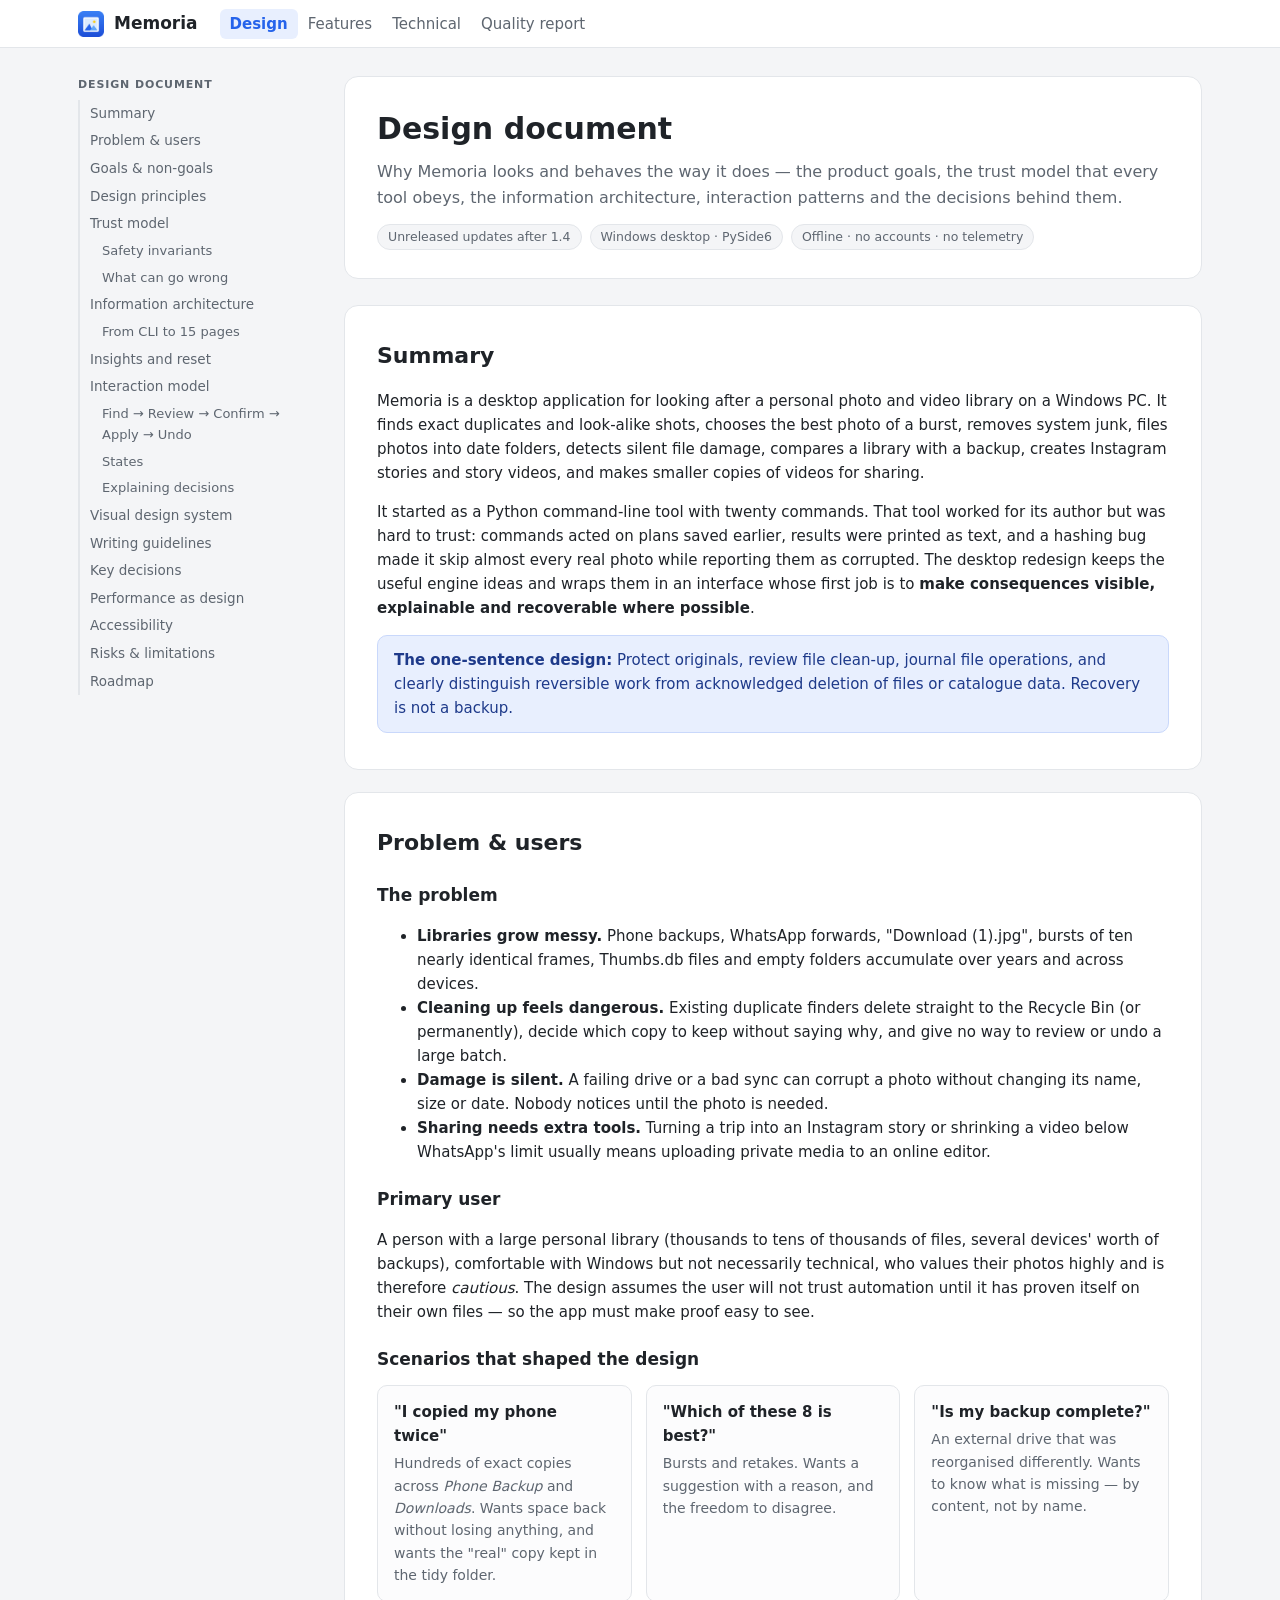
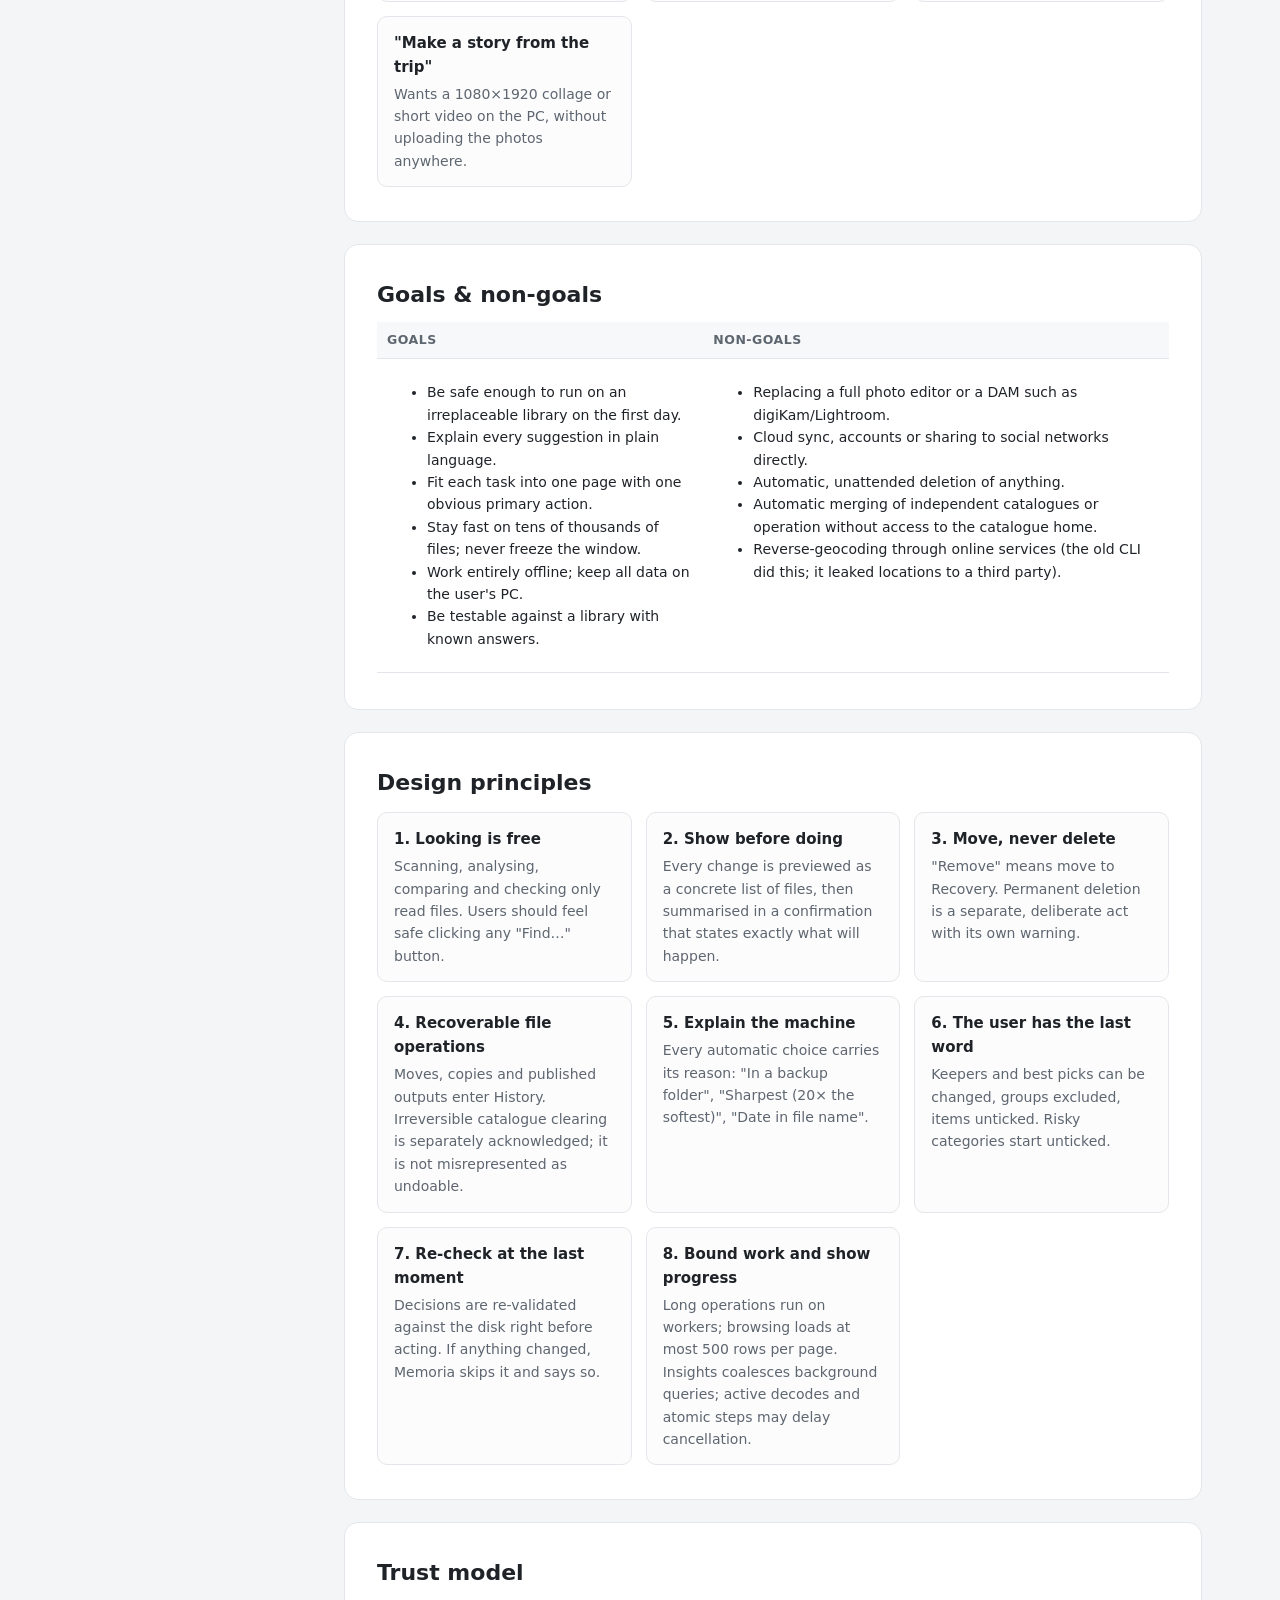
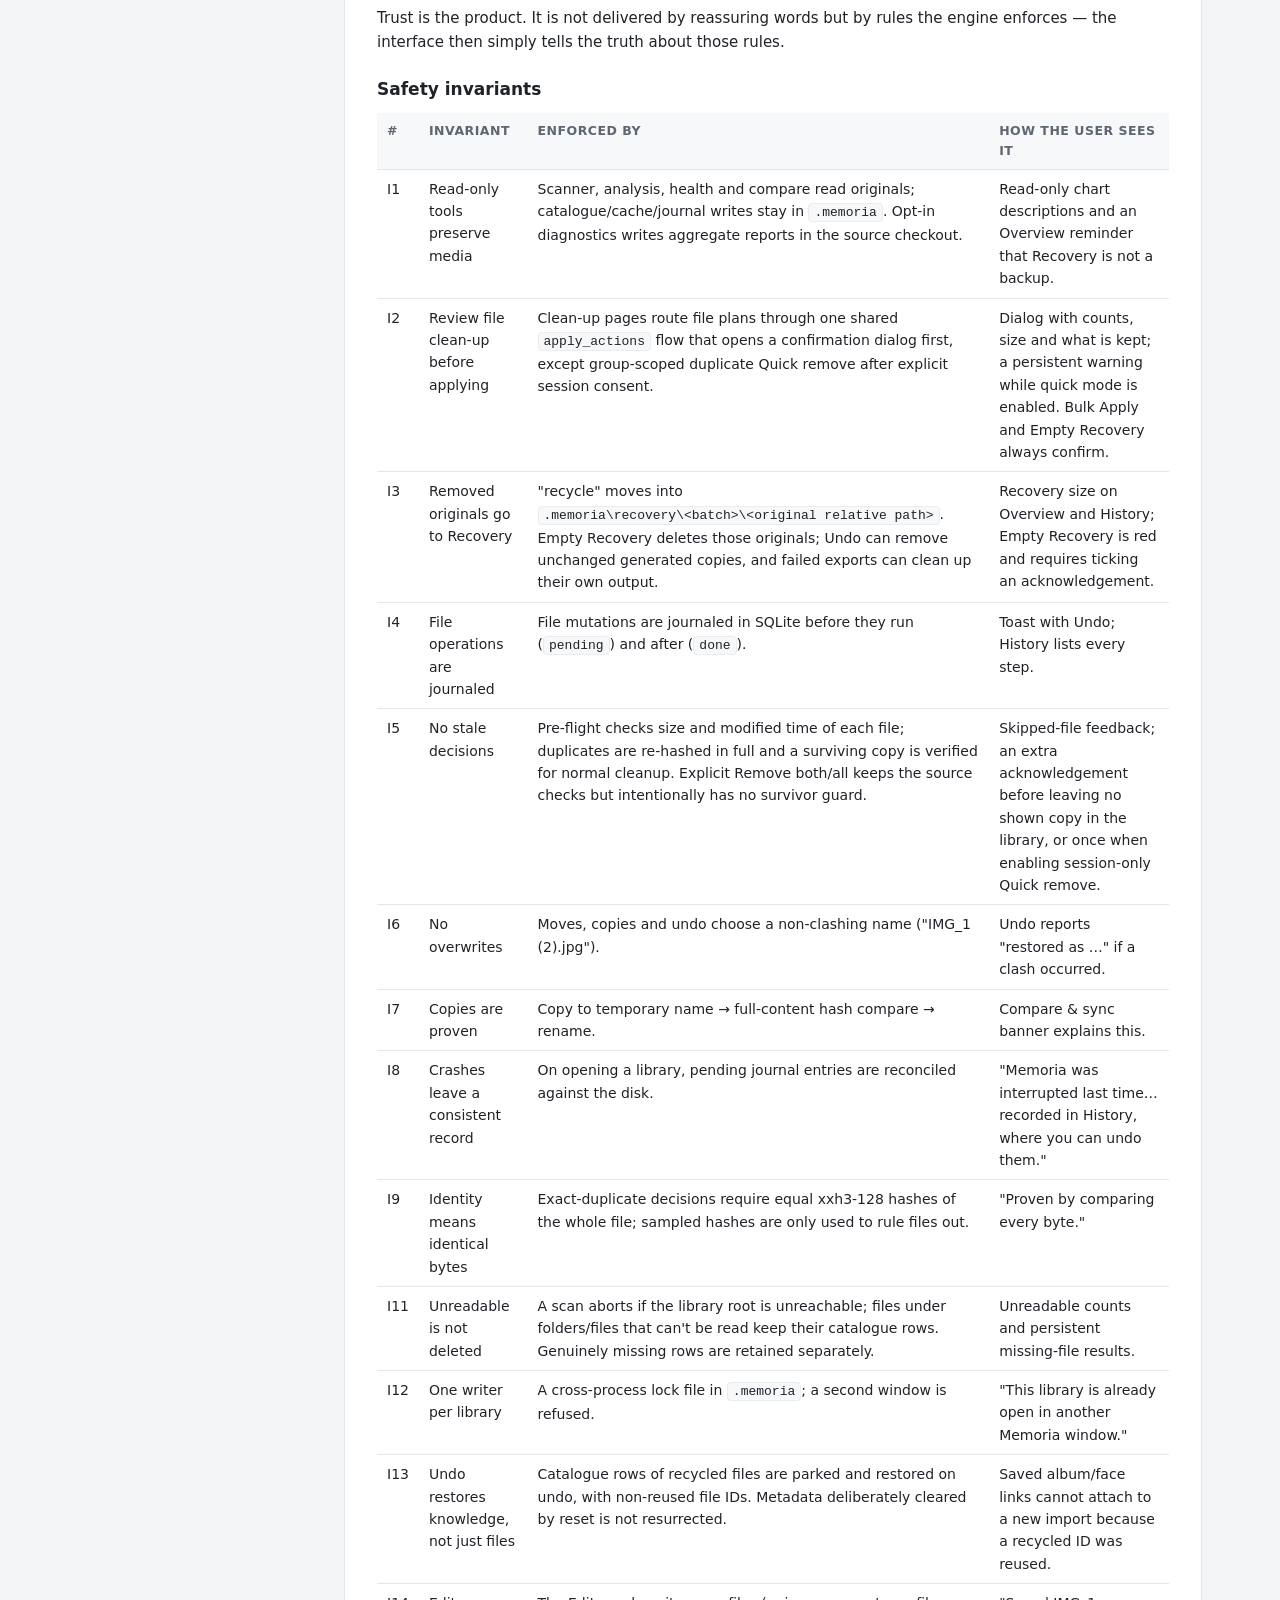
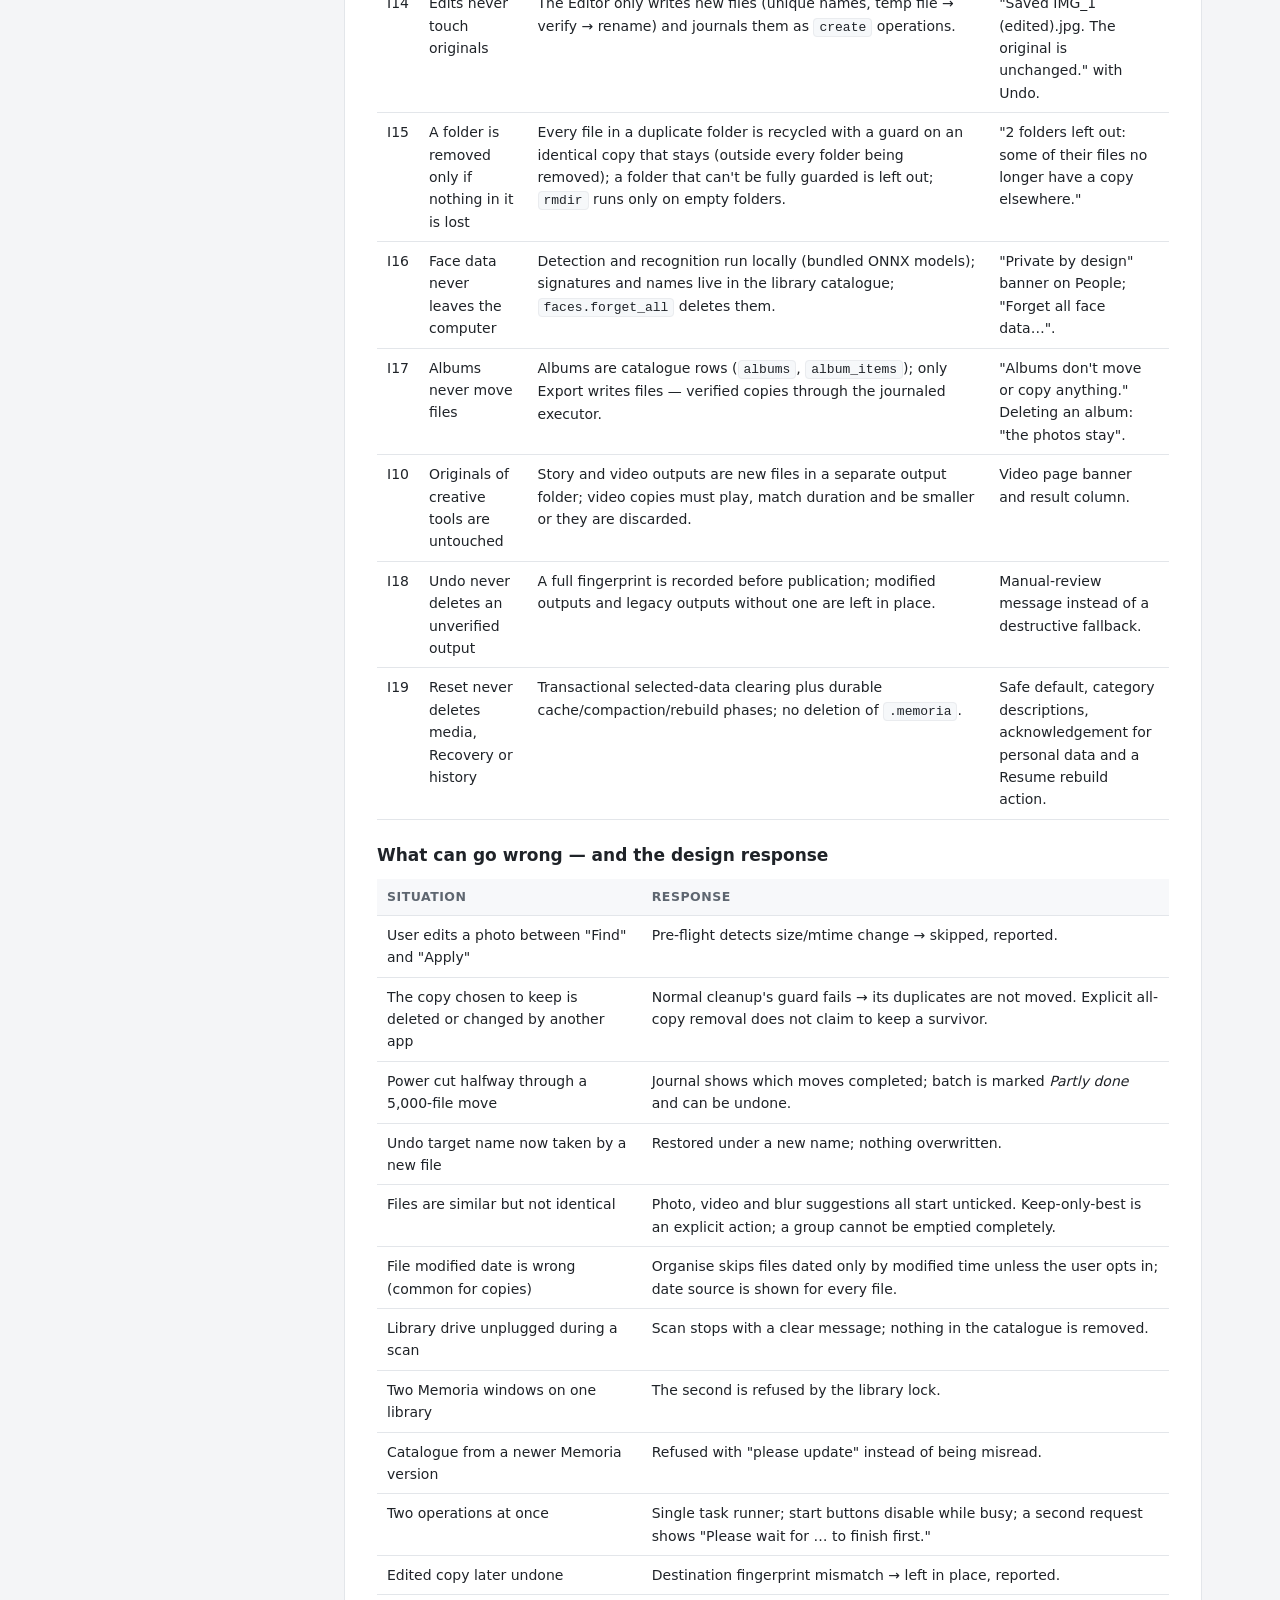
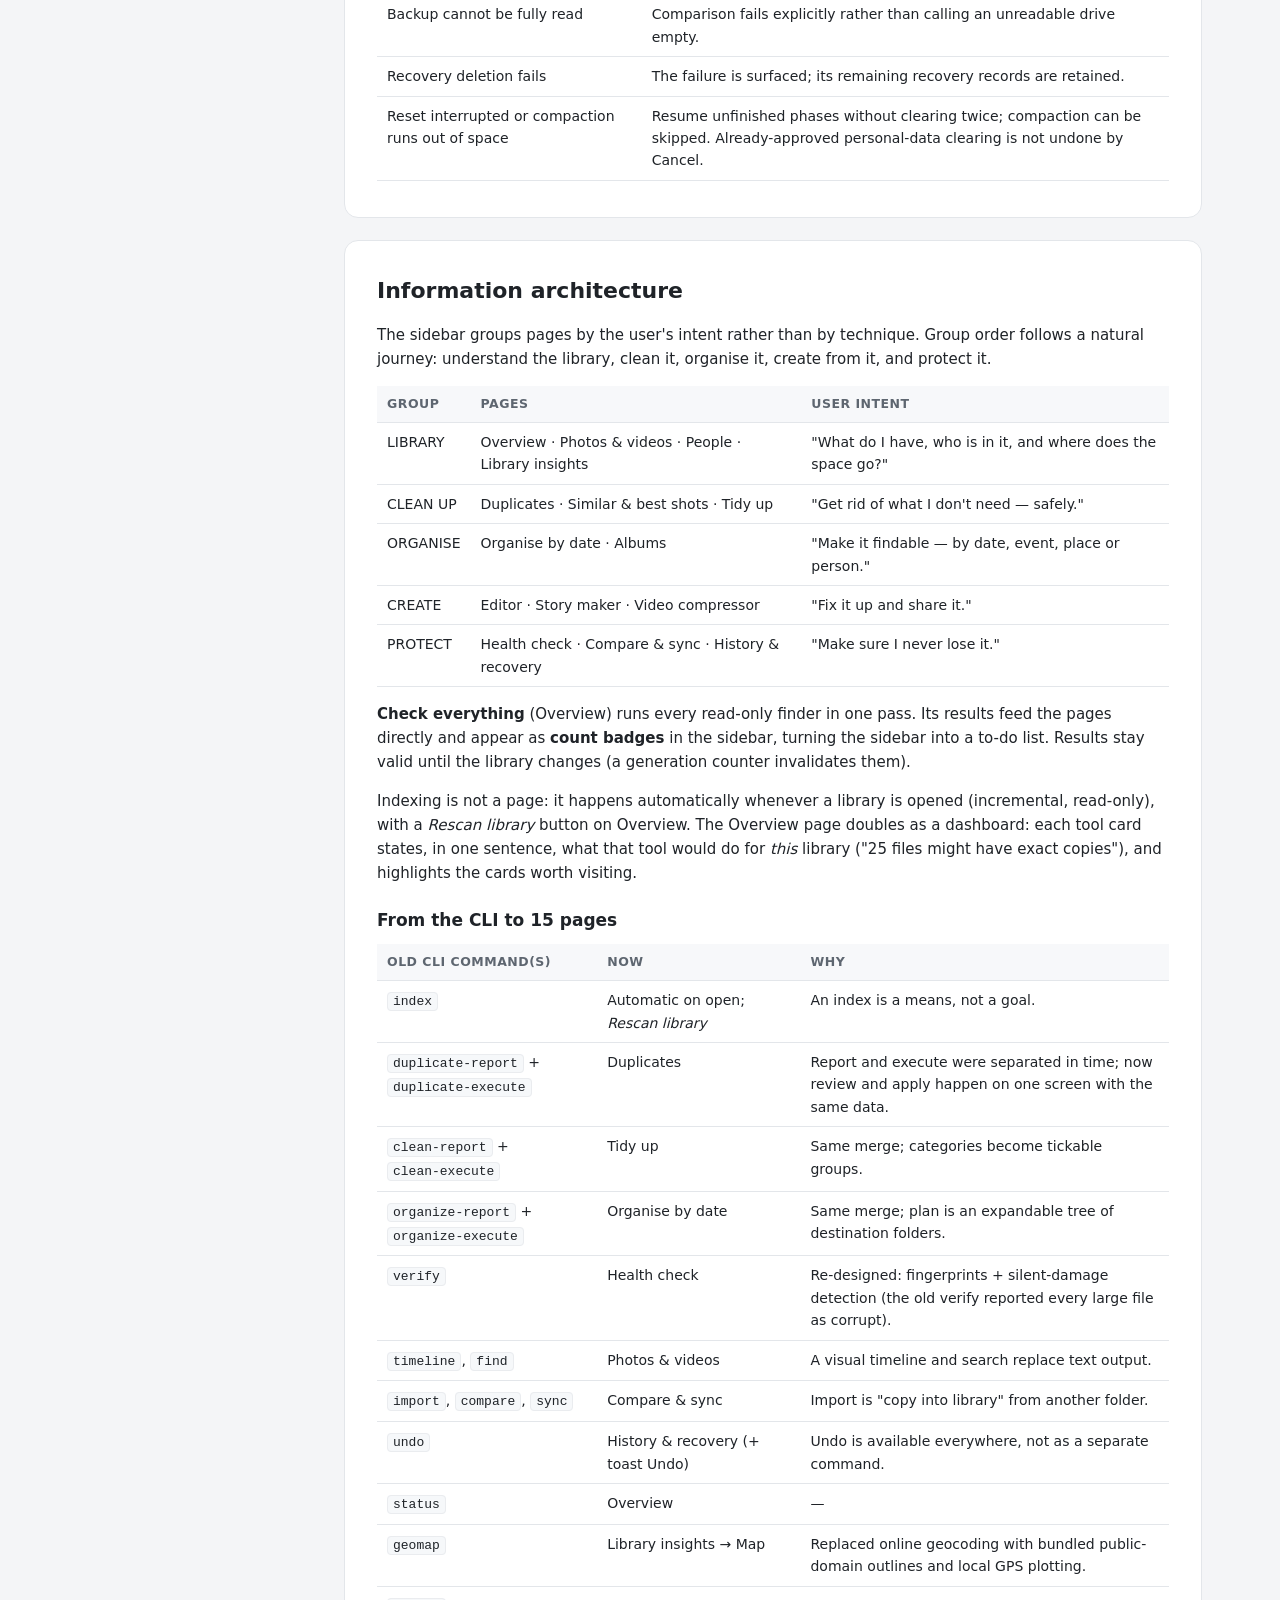
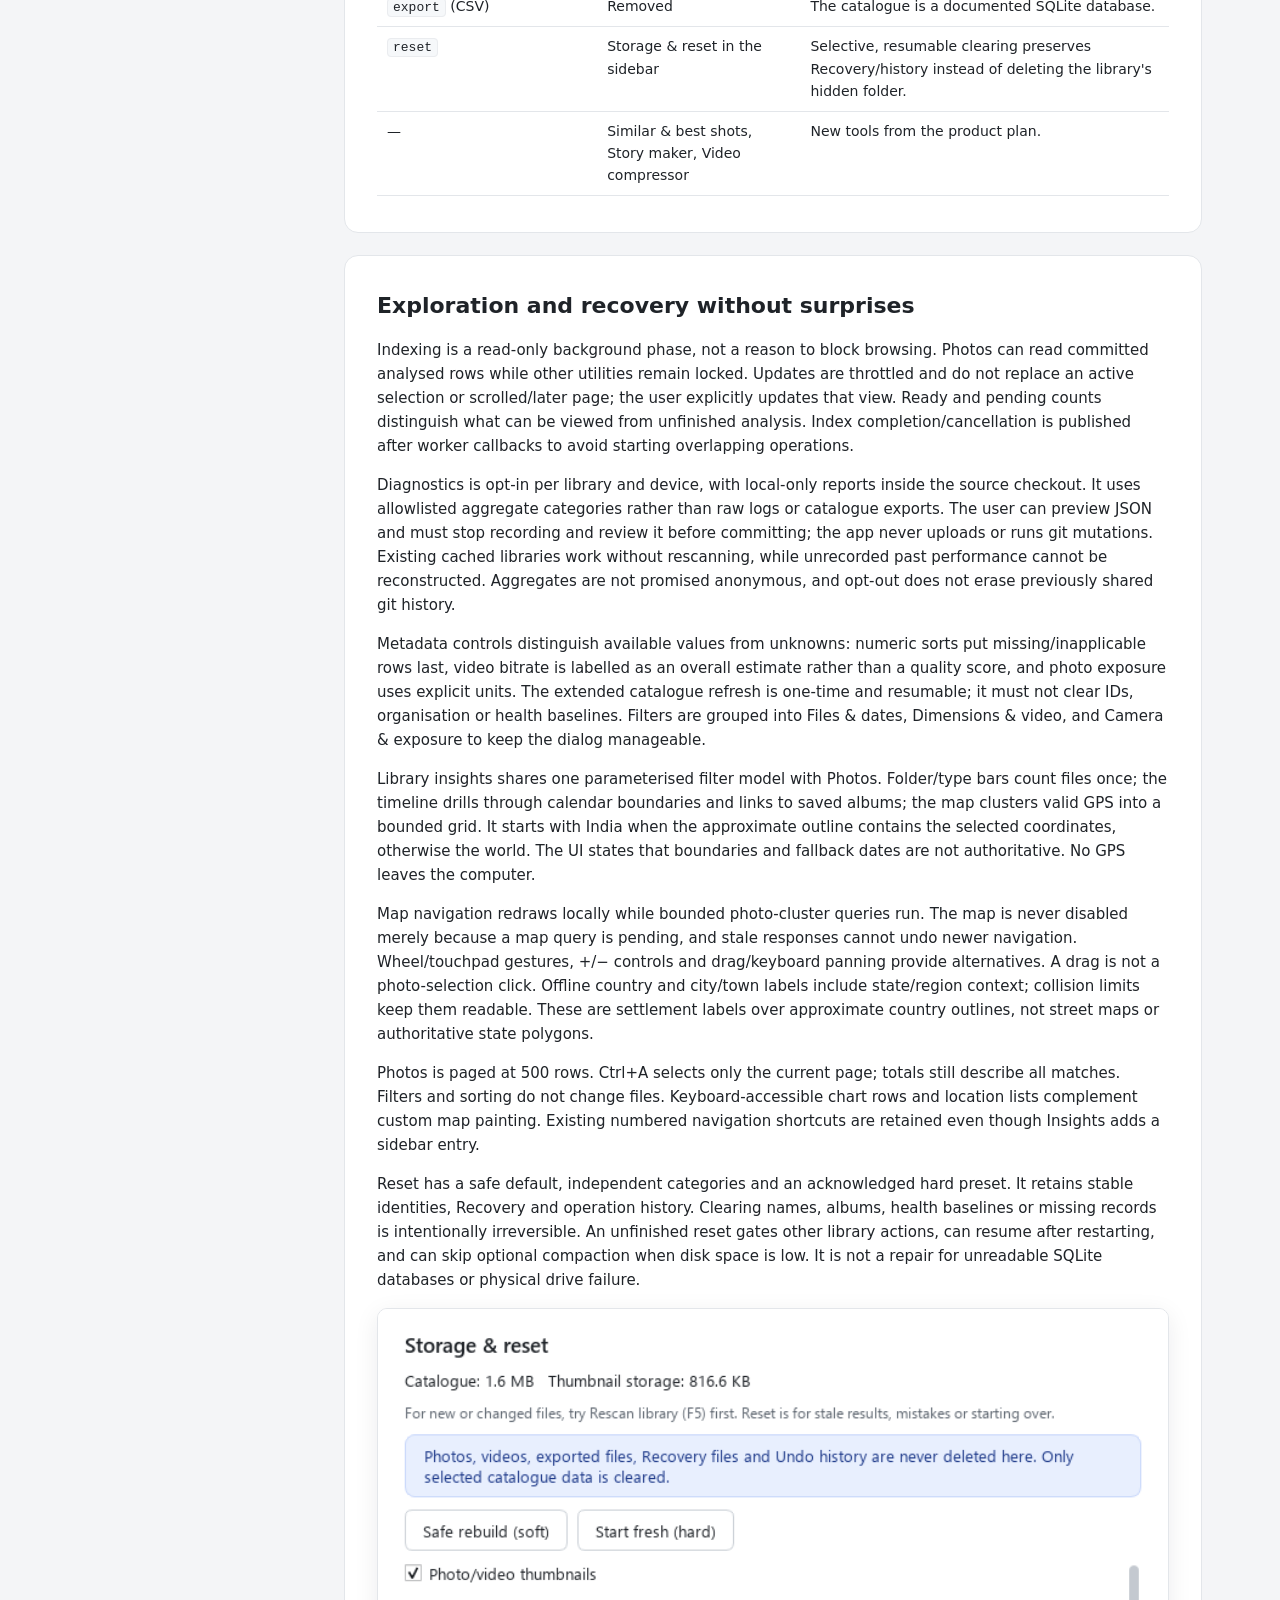
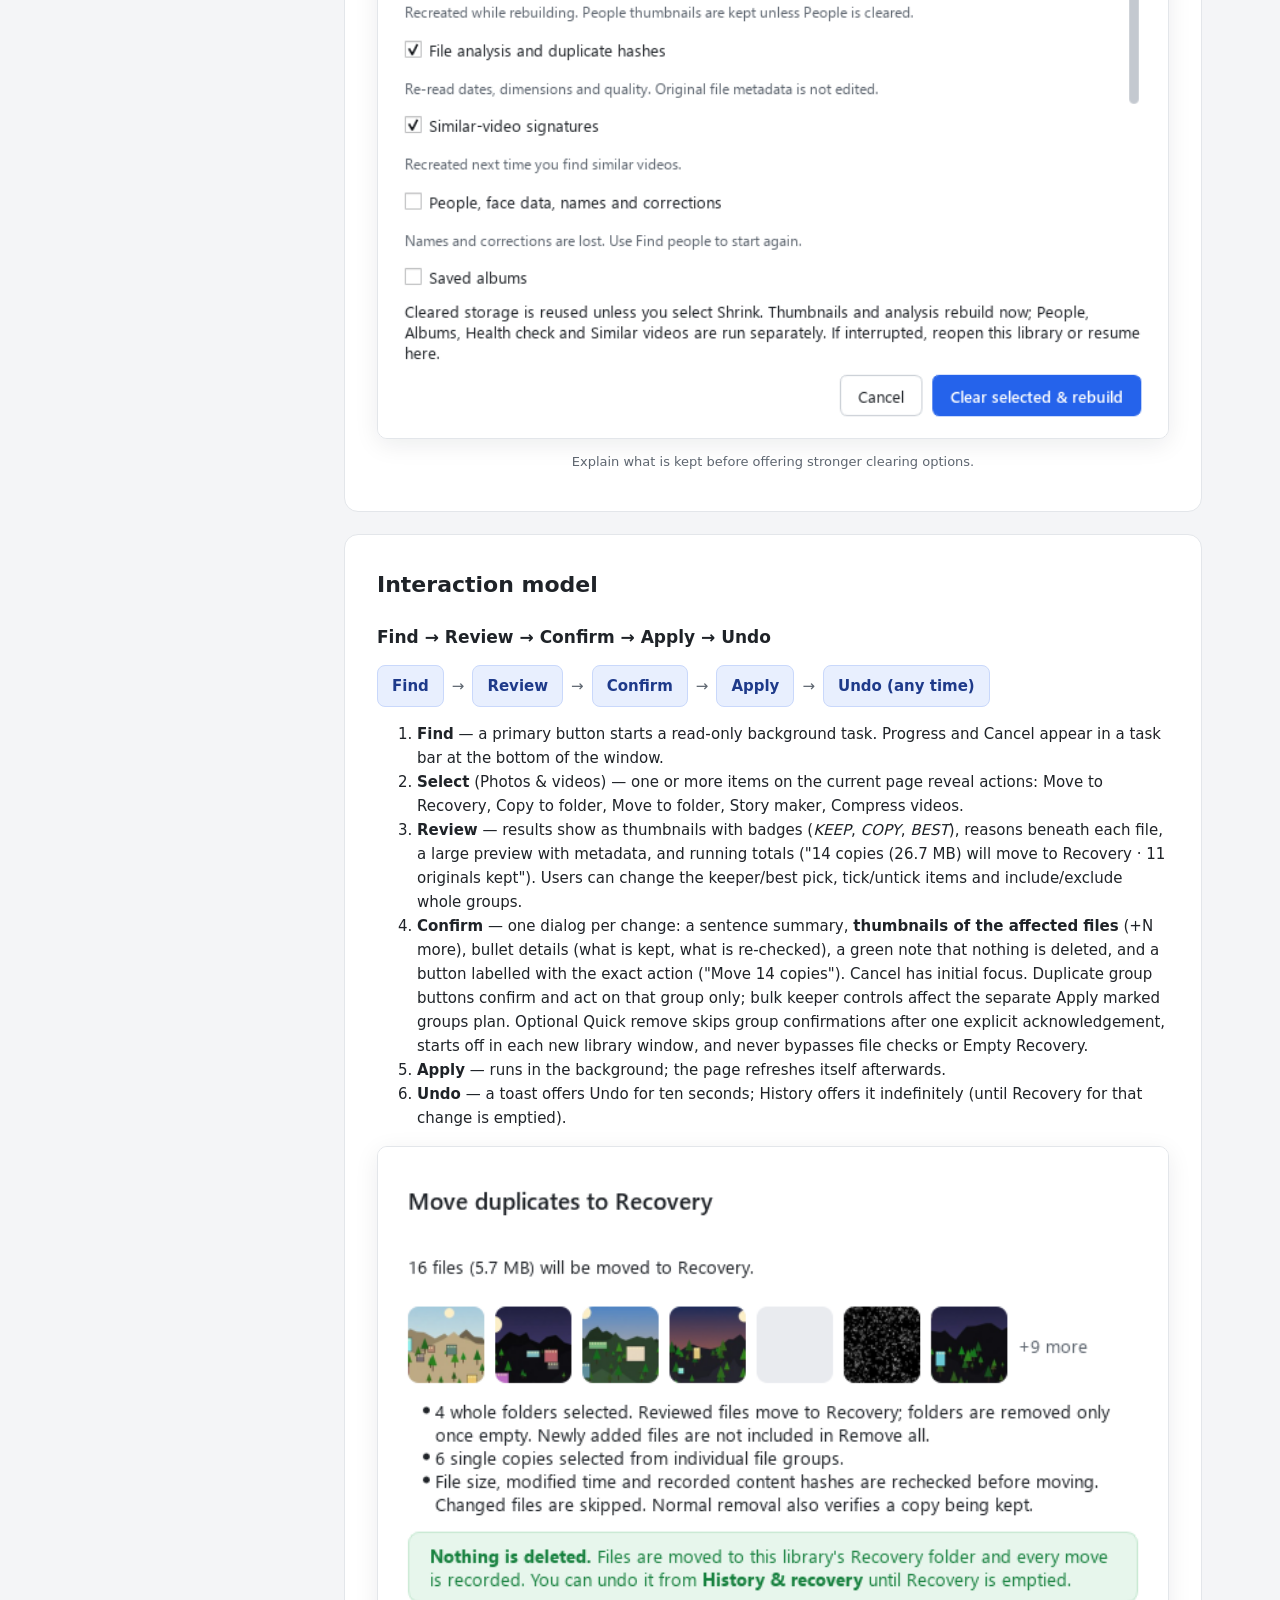
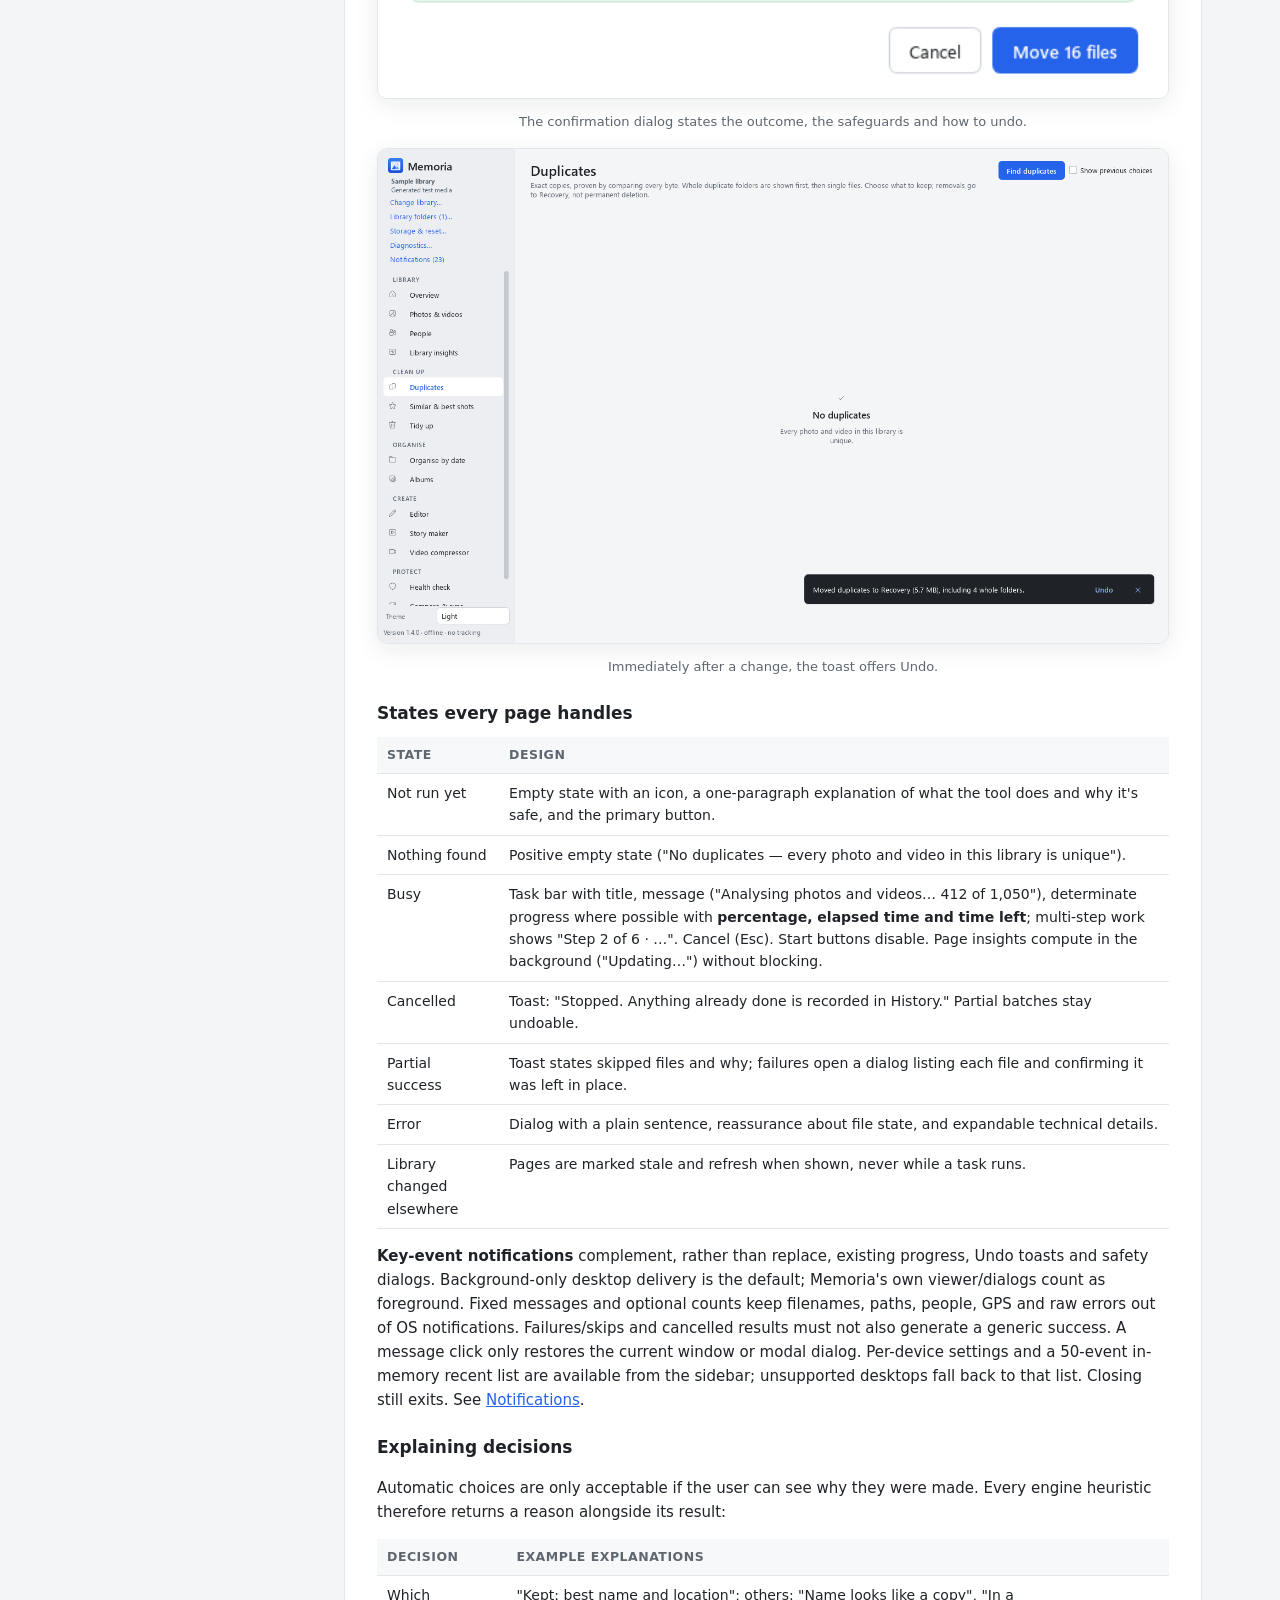
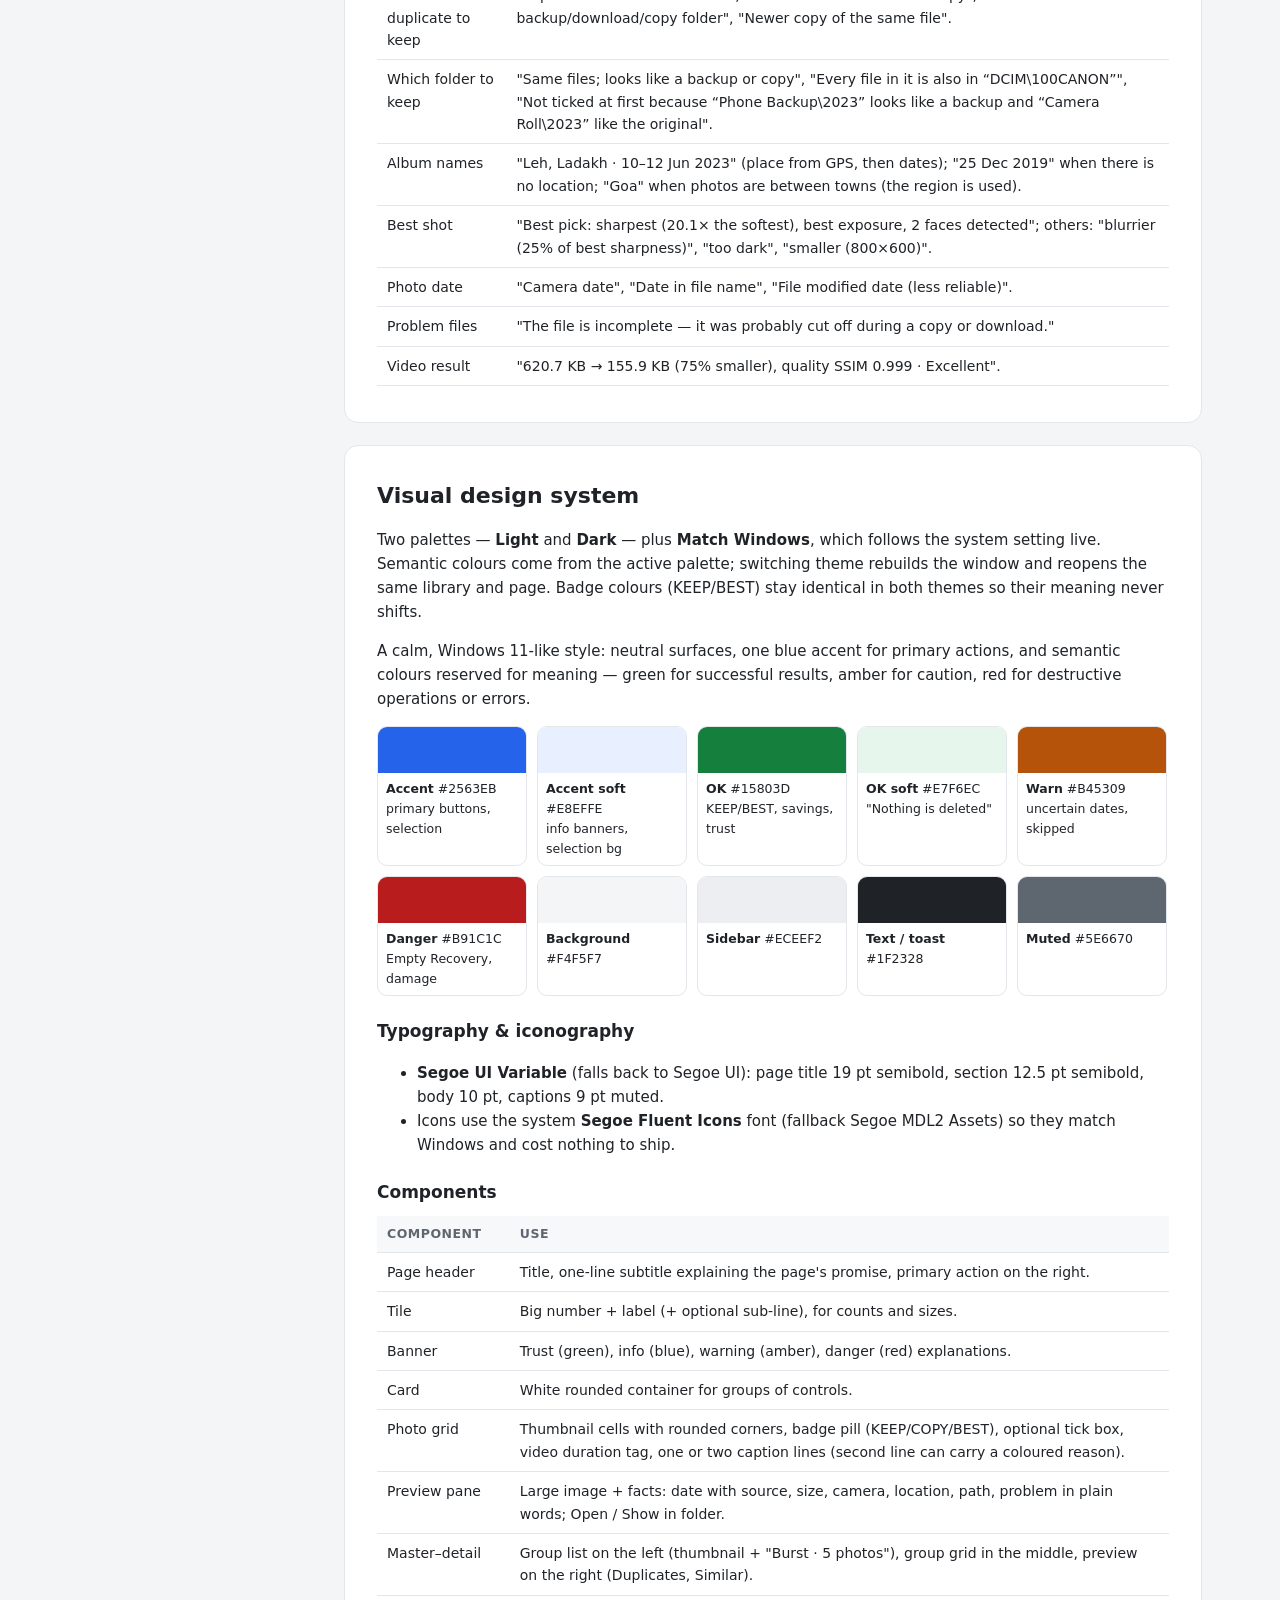
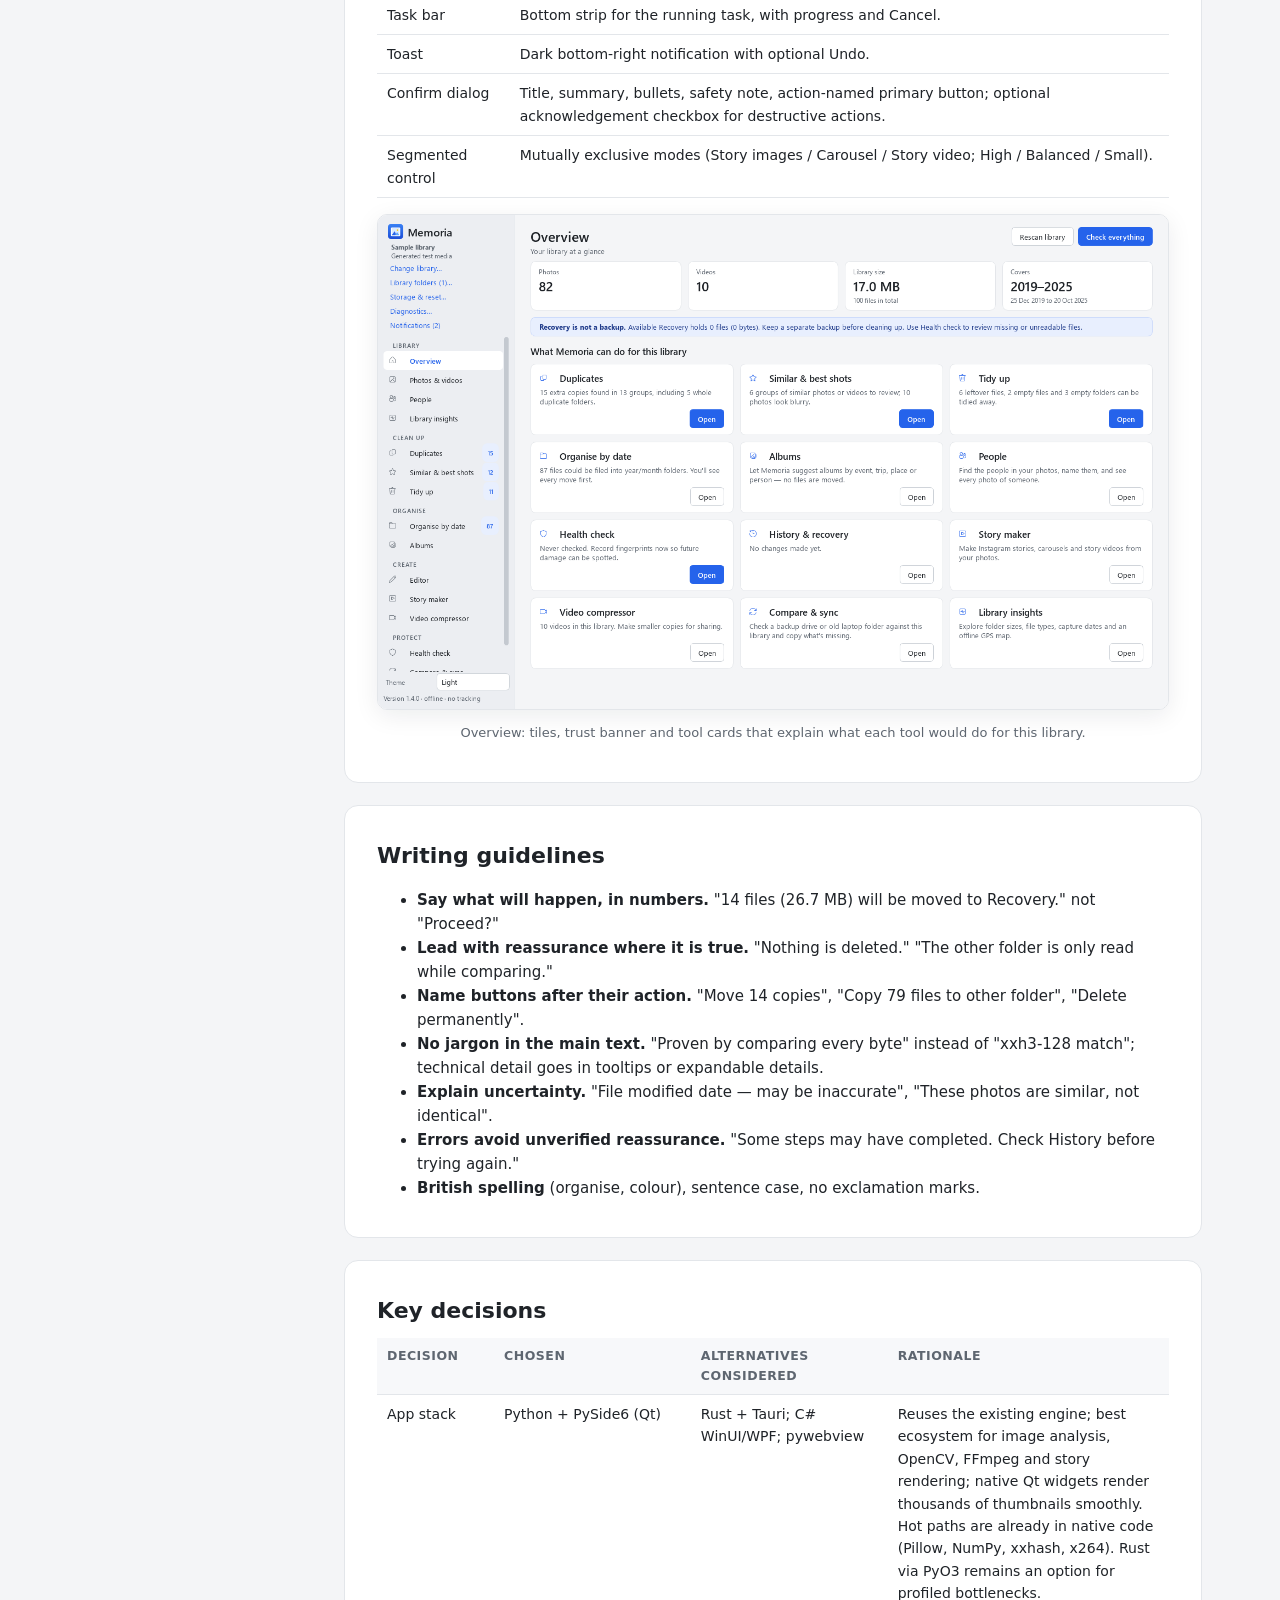
==== commit d7361d07: "Add multi-folder libraries, linked assets and smart organisation Implement bounded asynchronous larg" ====
--- a/docs/design.html
+++ b/docs/design.html
@@ -111,7 +111,7 @@
       <li>Replacing a full photo editor or a DAM such as digiKam/Lightroom.</li>
       <li>Cloud sync, accounts or sharing to social networks directly.</li>
       <li>Automatic, unattended deletion of anything.</li>
-      <li>Unified multi-root libraries in this update; one root and its subfolders remain the library boundary.</li>
+      <li>Automatic merging of independent catalogues or operation without access to the catalogue home.</li>
       <li>Reverse-geocoding through online services (the old CLI did this; it leaked locations to a third party).</li>
     </ul></td></tr>
 </table>
@@ -529,8 +529,9 @@
     close to the threshold; groups are suggestions and nothing is pre-applied.</td></tr>
   <tr><td>Haar face detection is basic</td><td>Faces only nudge the best-shot score (12% weight).</td></tr>
   <tr><td>Recovery uses disk space</td><td>Size is shown on Overview and History; emptying is explicit.</td></tr>
-  <tr><td>Very large libraries (&gt;100k)</td><td>Photos is paged, but other tools can load whole groups.
-    Similarity is quadratic and face-centre merging can allocate a large dense matrix.</td></tr>
+  <tr><td>Very large libraries (&gt;100k)</td><td>Rendering and worker queues are bounded; group selections explicitly
+    span pages, while file selections are page-scoped. Similarity is still quadratic and face-centre merging can
+    allocate a large dense matrix.</td></tr>
   <tr><td>Network drives</td><td>Untested; moves across volumes fall back to verified copy + delete of the source.</td></tr>
   <tr><td>Packaged size</td><td>Historically around 340 MB, dominated by Qt, OpenCV and FFmpeg.
     This source update has not been validated as a newly built standalone executable.</td></tr>
@@ -542,7 +543,7 @@
 <ol>
   <li>Calibrate blur and best-shot scoring on real libraries (with an opt-in local feedback log).</li>
   <li>Screen-reader names for grid items.</li>
-  <li>Unified multi-folder libraries and offline-drive catalogue support; not implemented by Insights' folder filter.</li>
+  <li>Further multi-root portability beyond the currently required catalogue home and identity-verified reconnect.</li>
   <li>Screenshot text search (local OCR) in Photos &amp; videos.</li>
   <li>Backup restore drill: restore a sample from a backup and prove it matches.</li>
   <li>Optional Rust (PyO3) extension for hashing and similarity if profiling shows a need.</li>
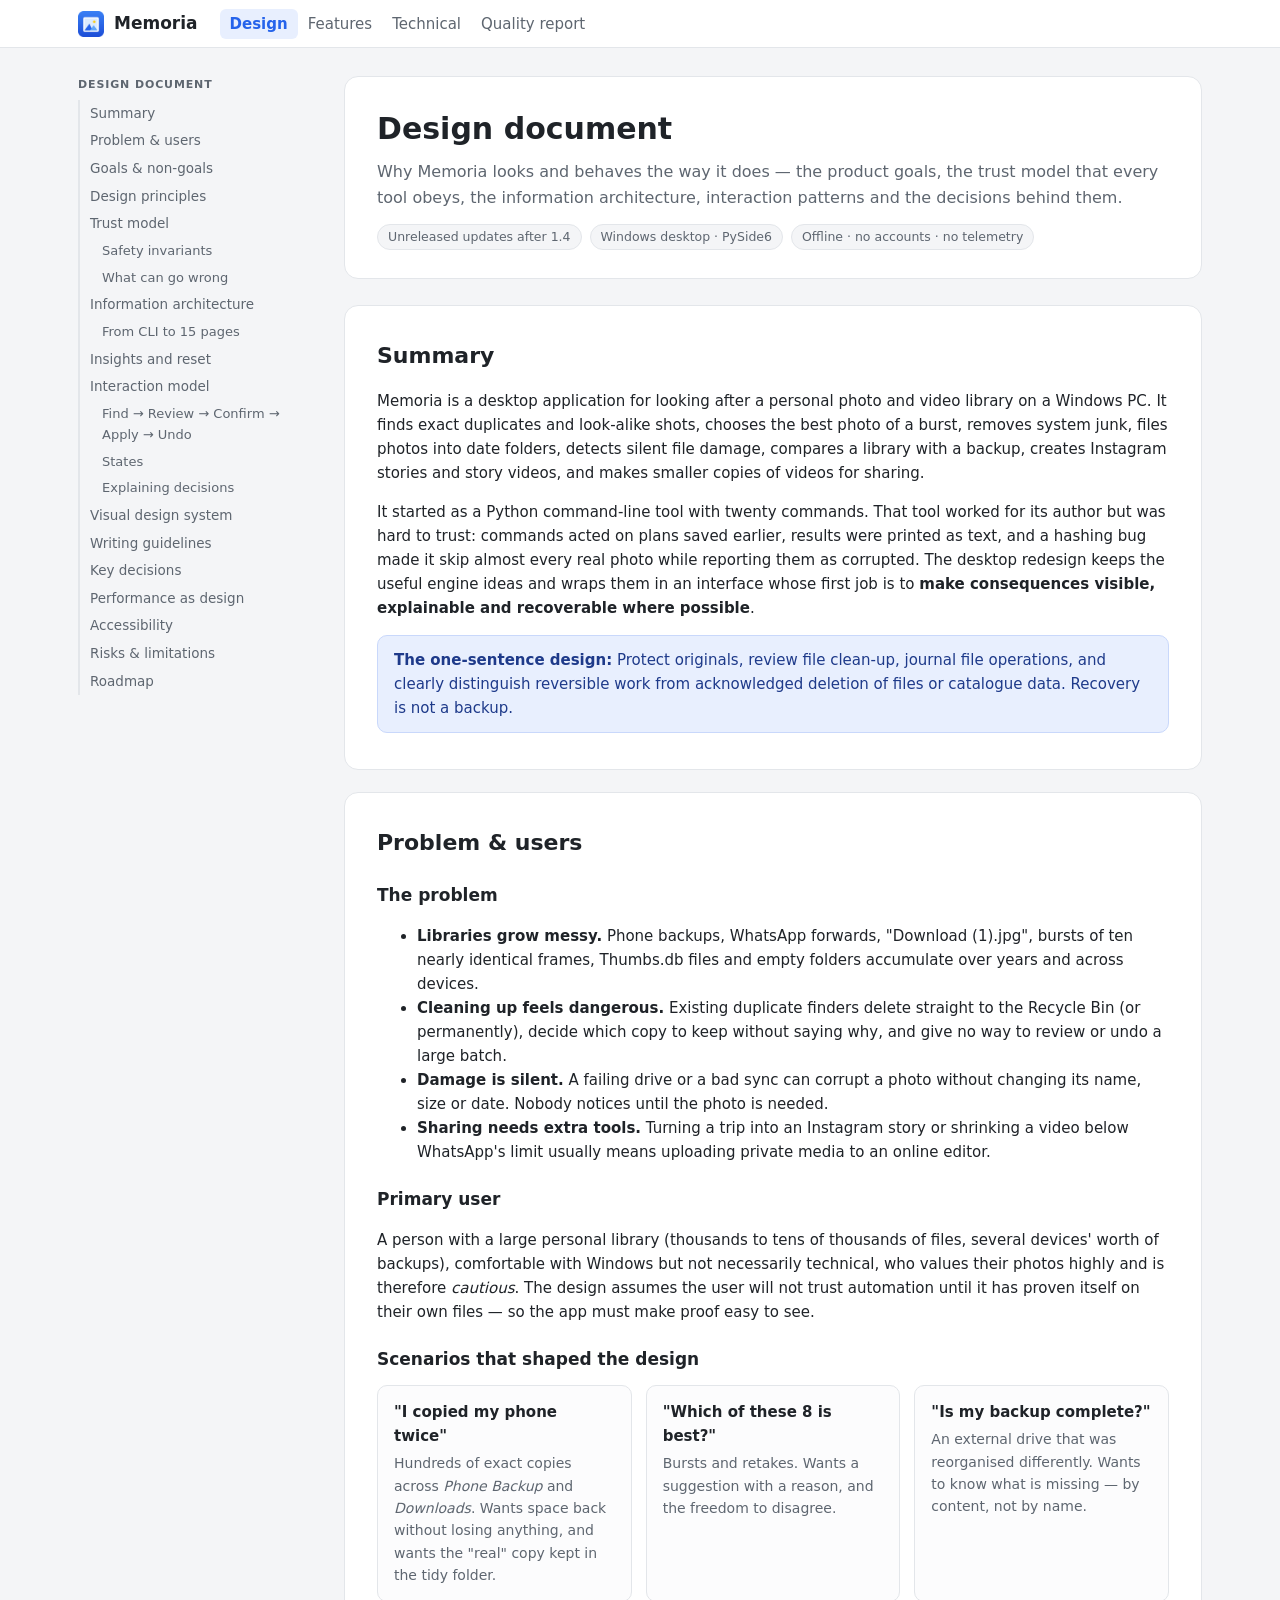
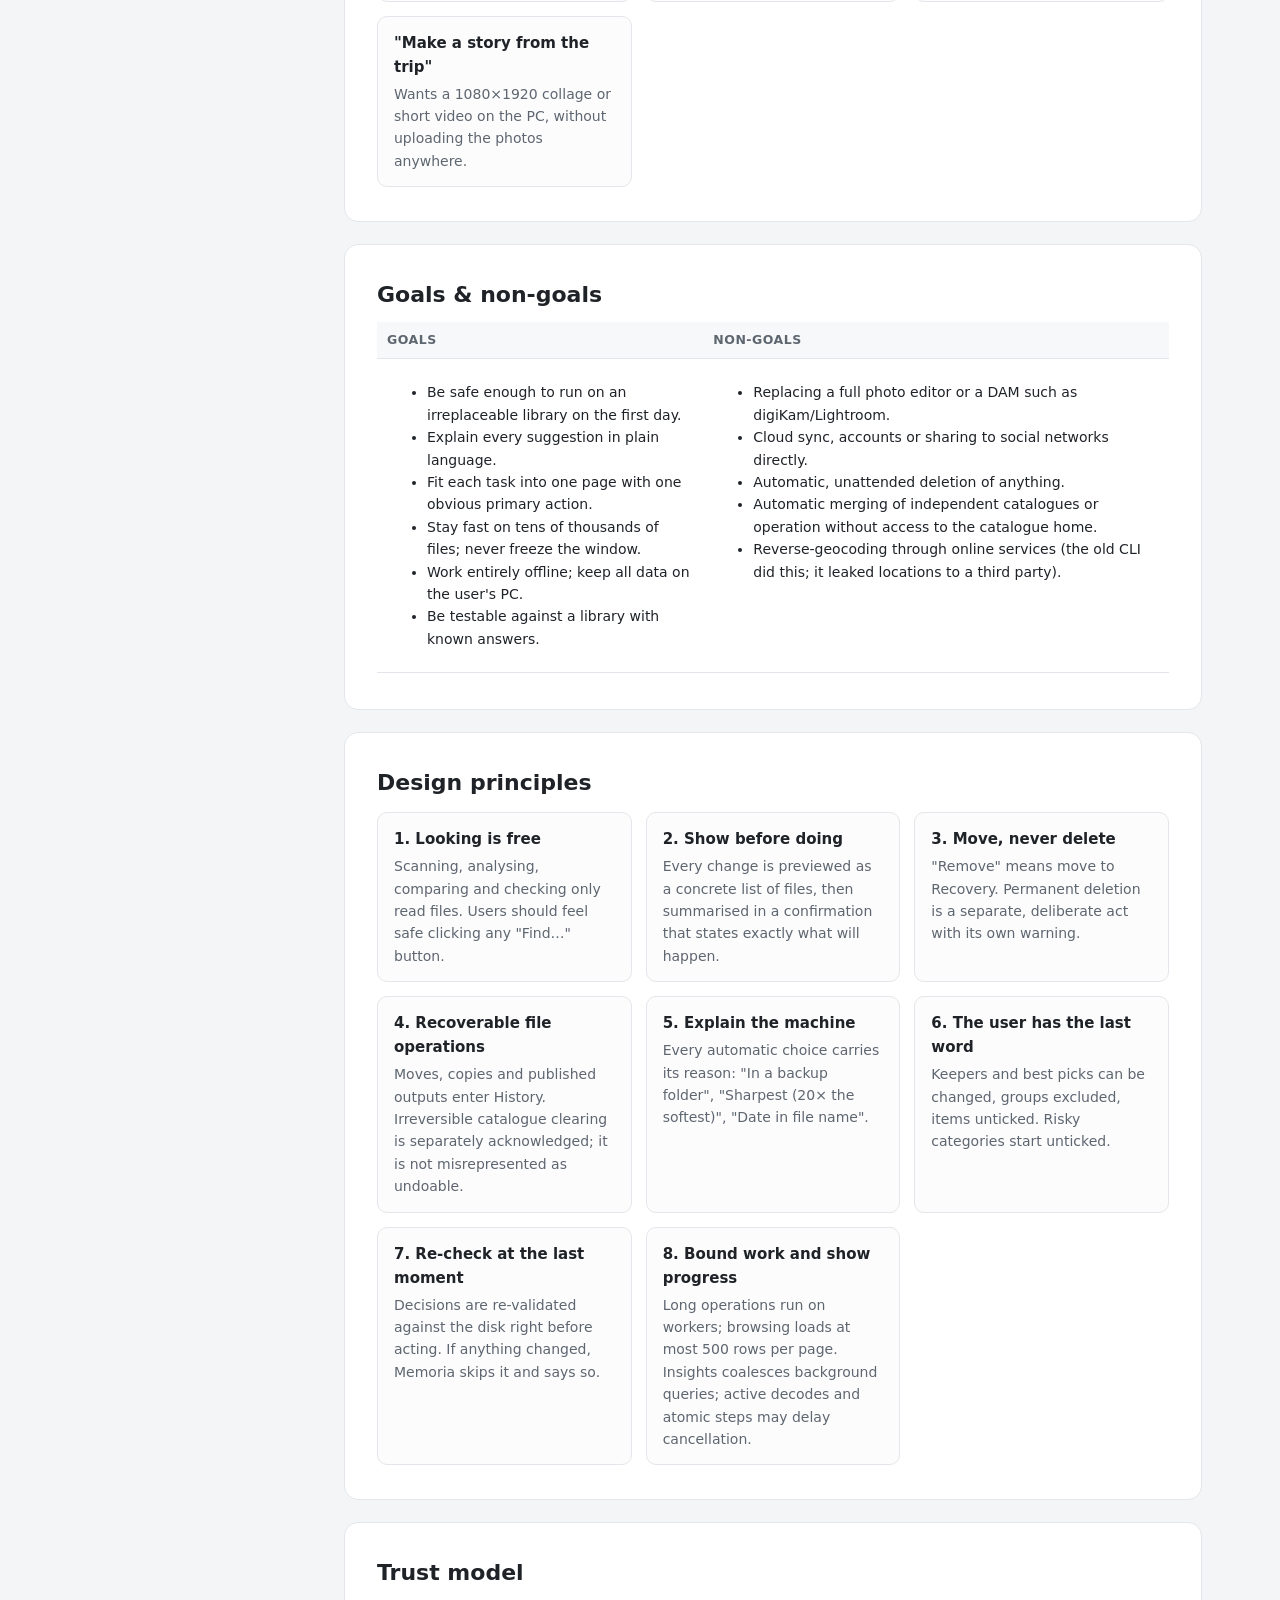
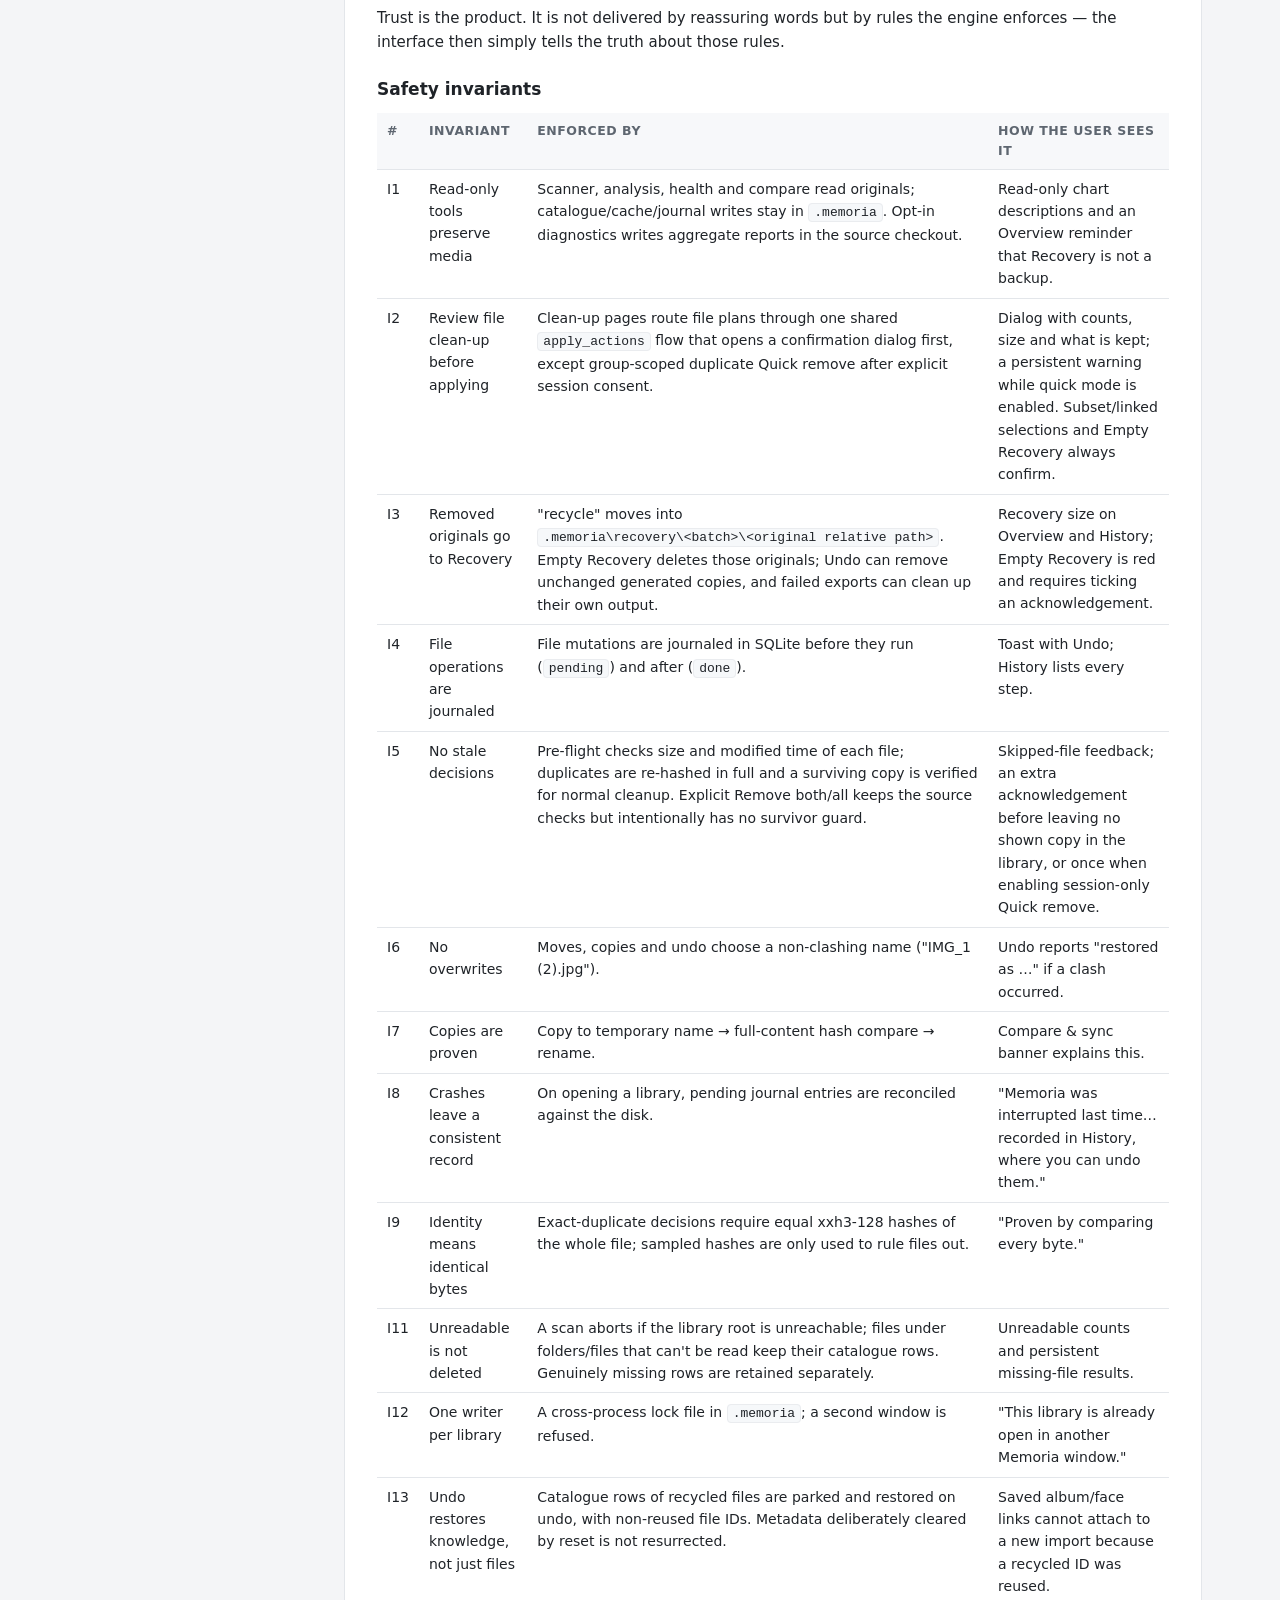
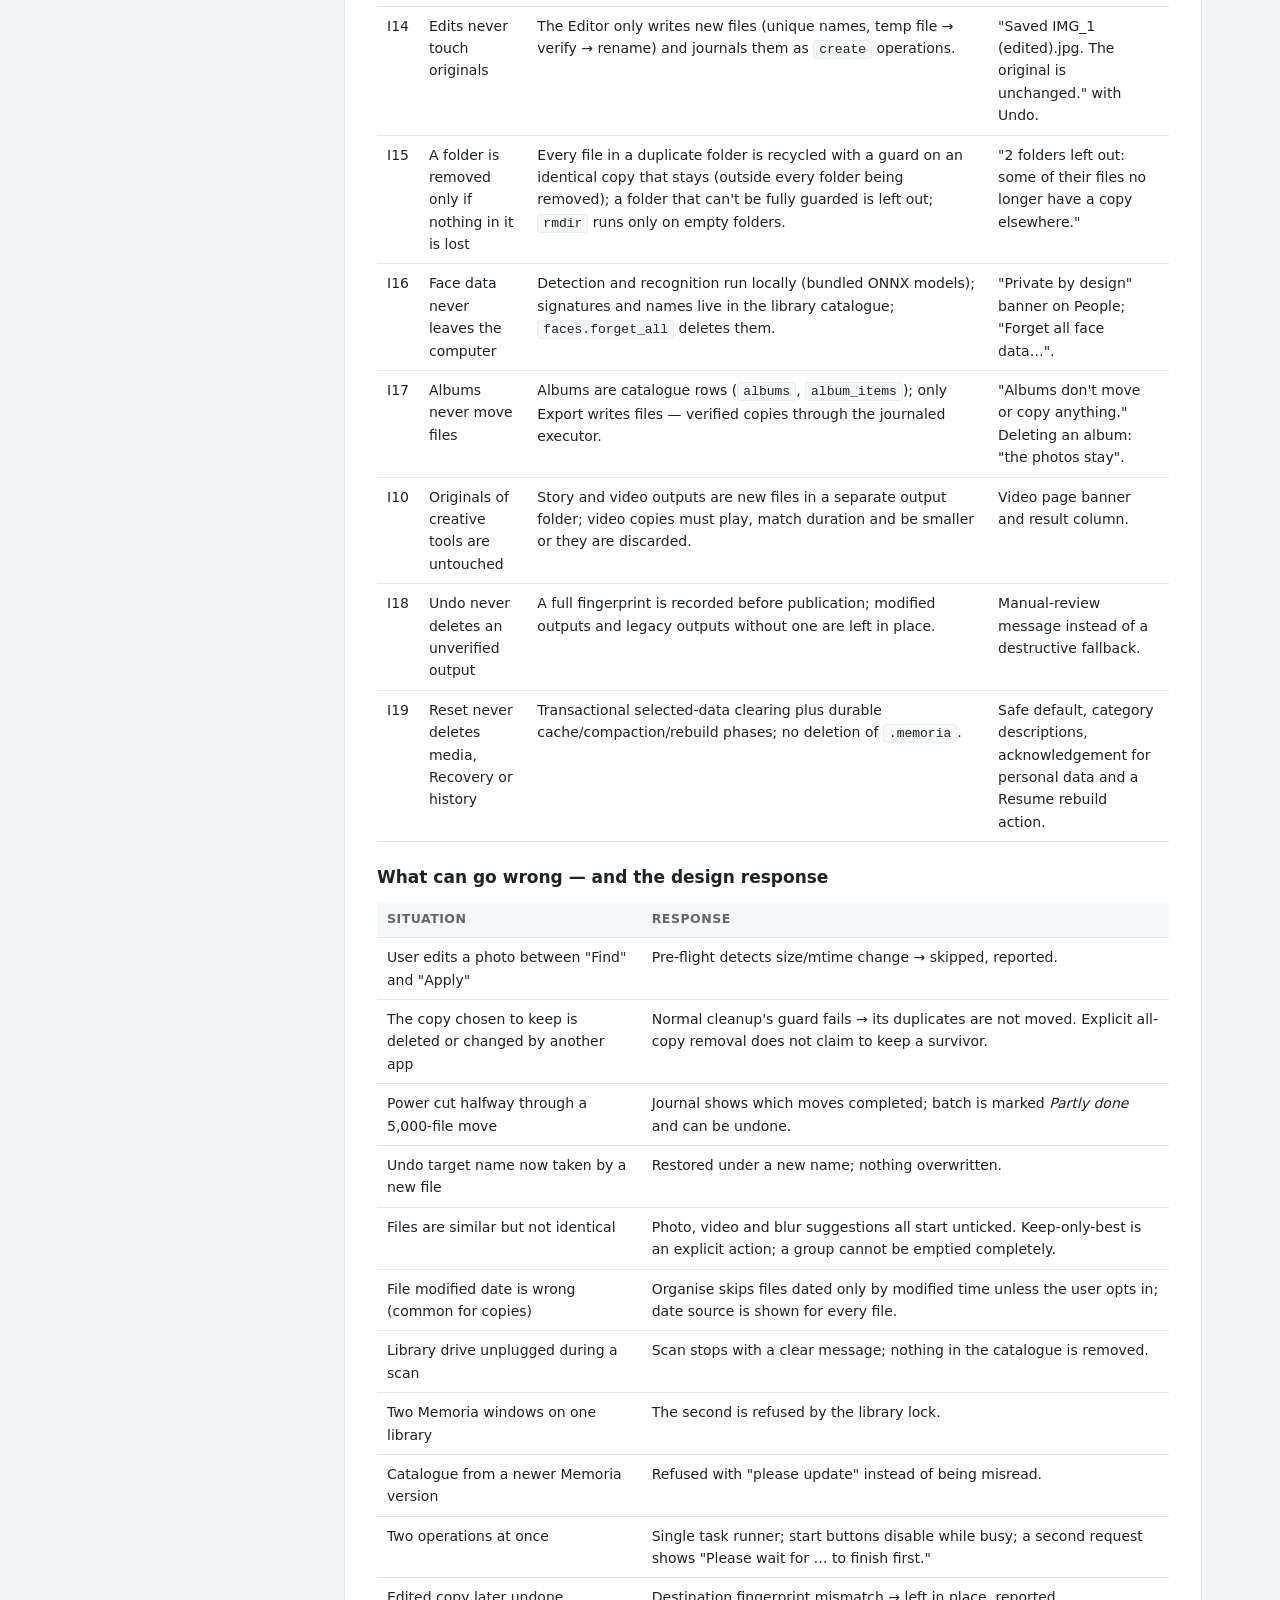
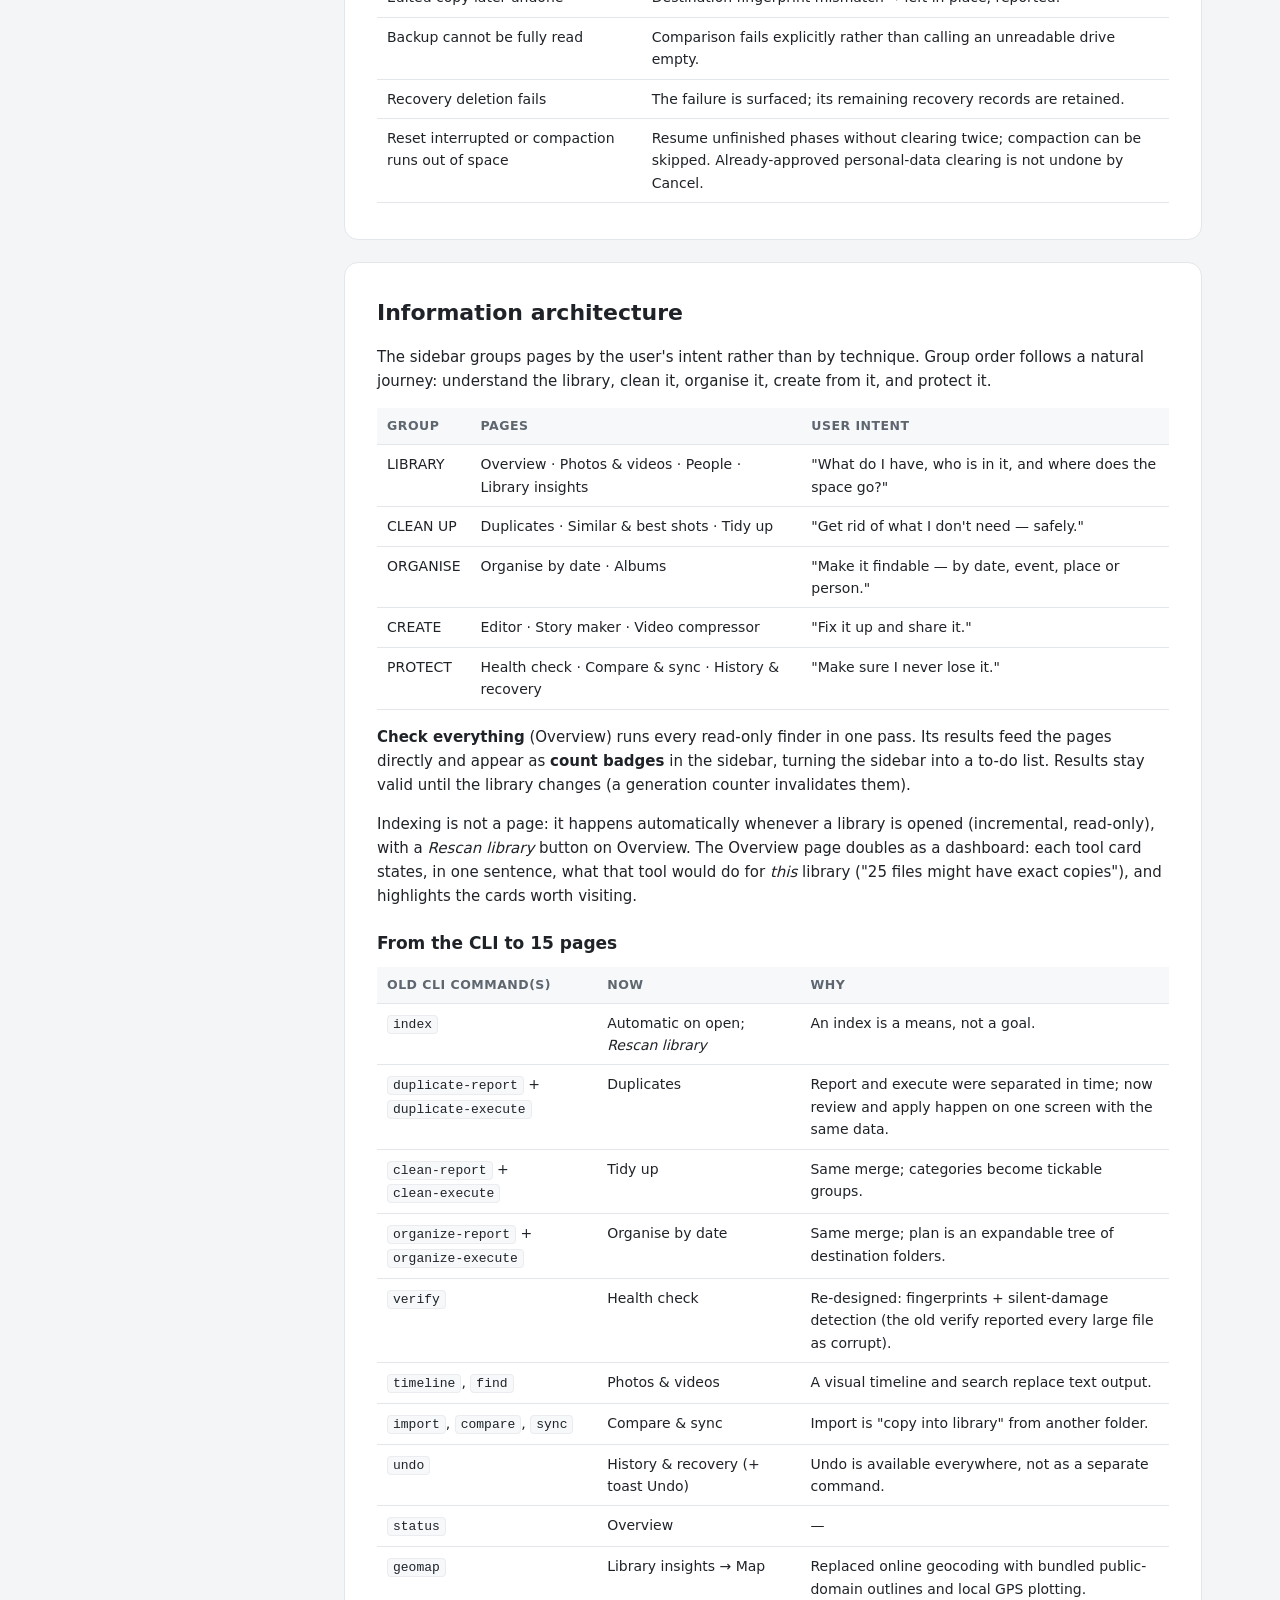
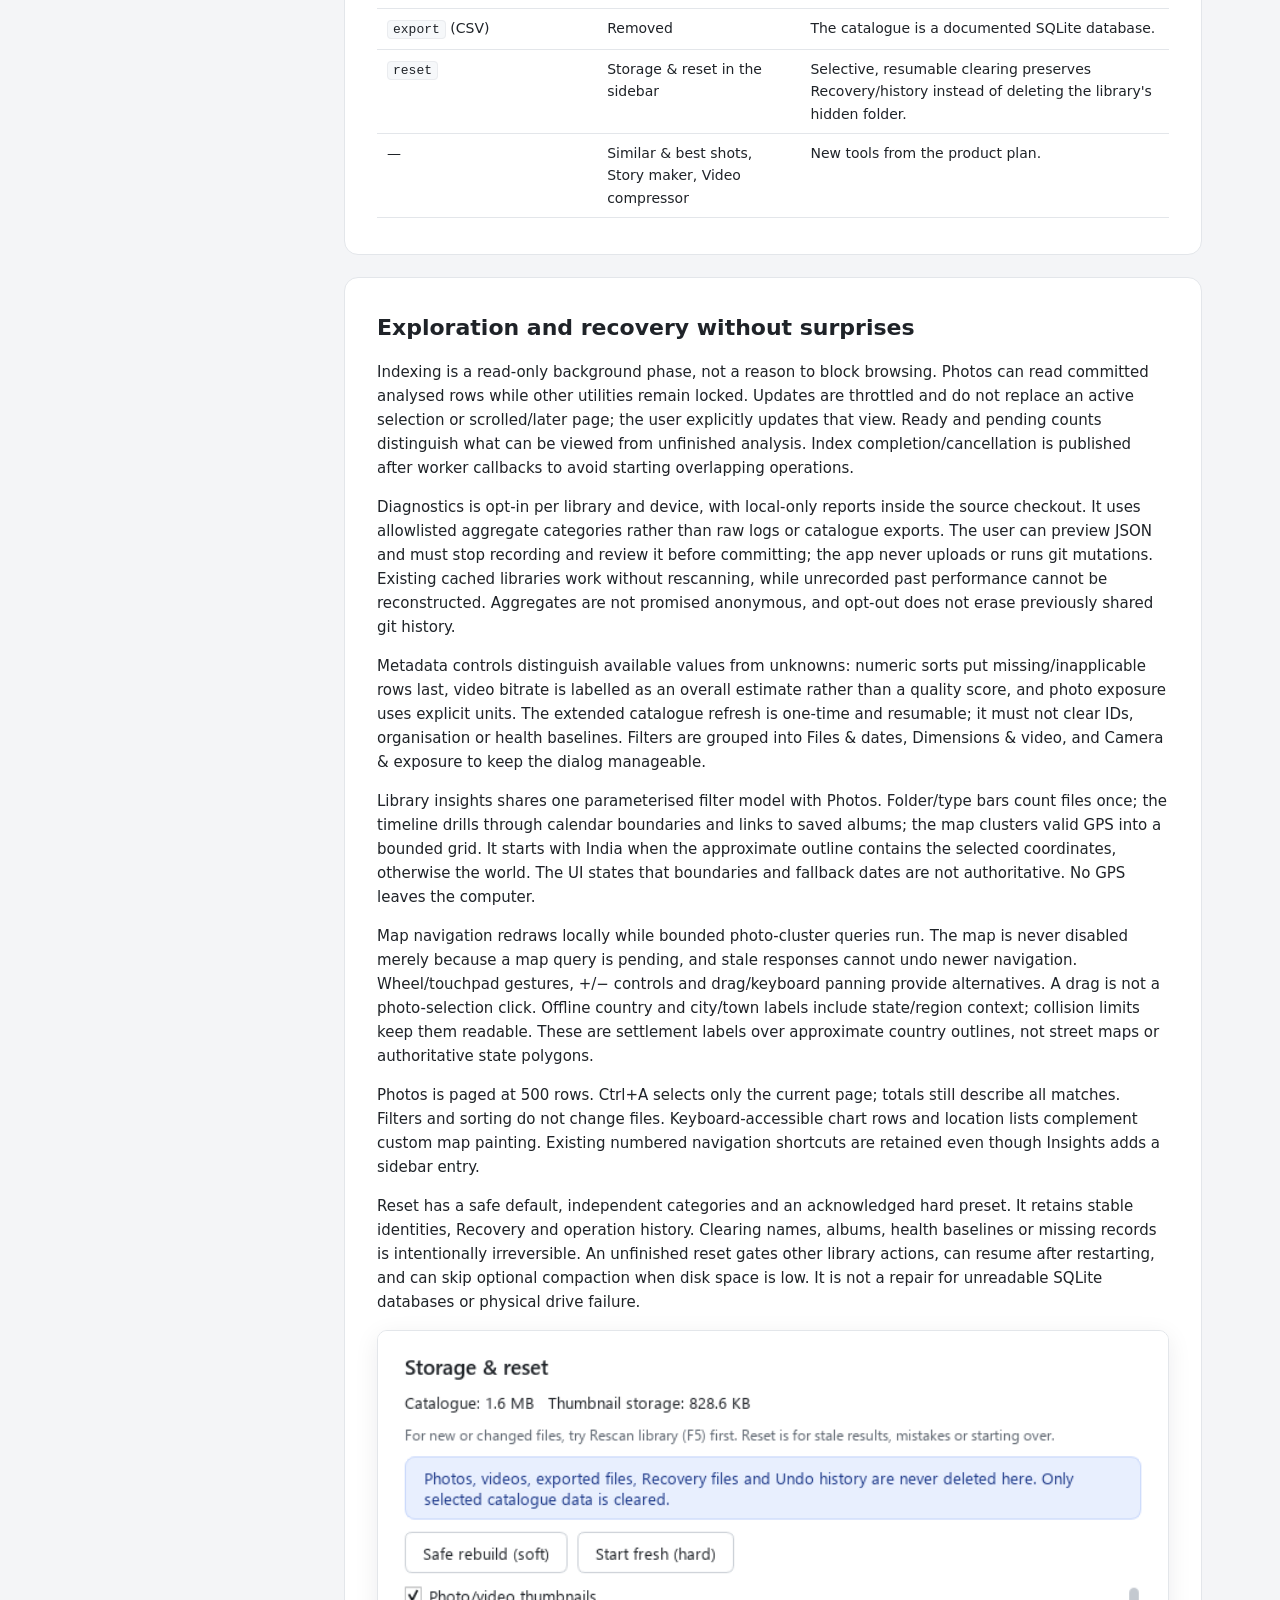
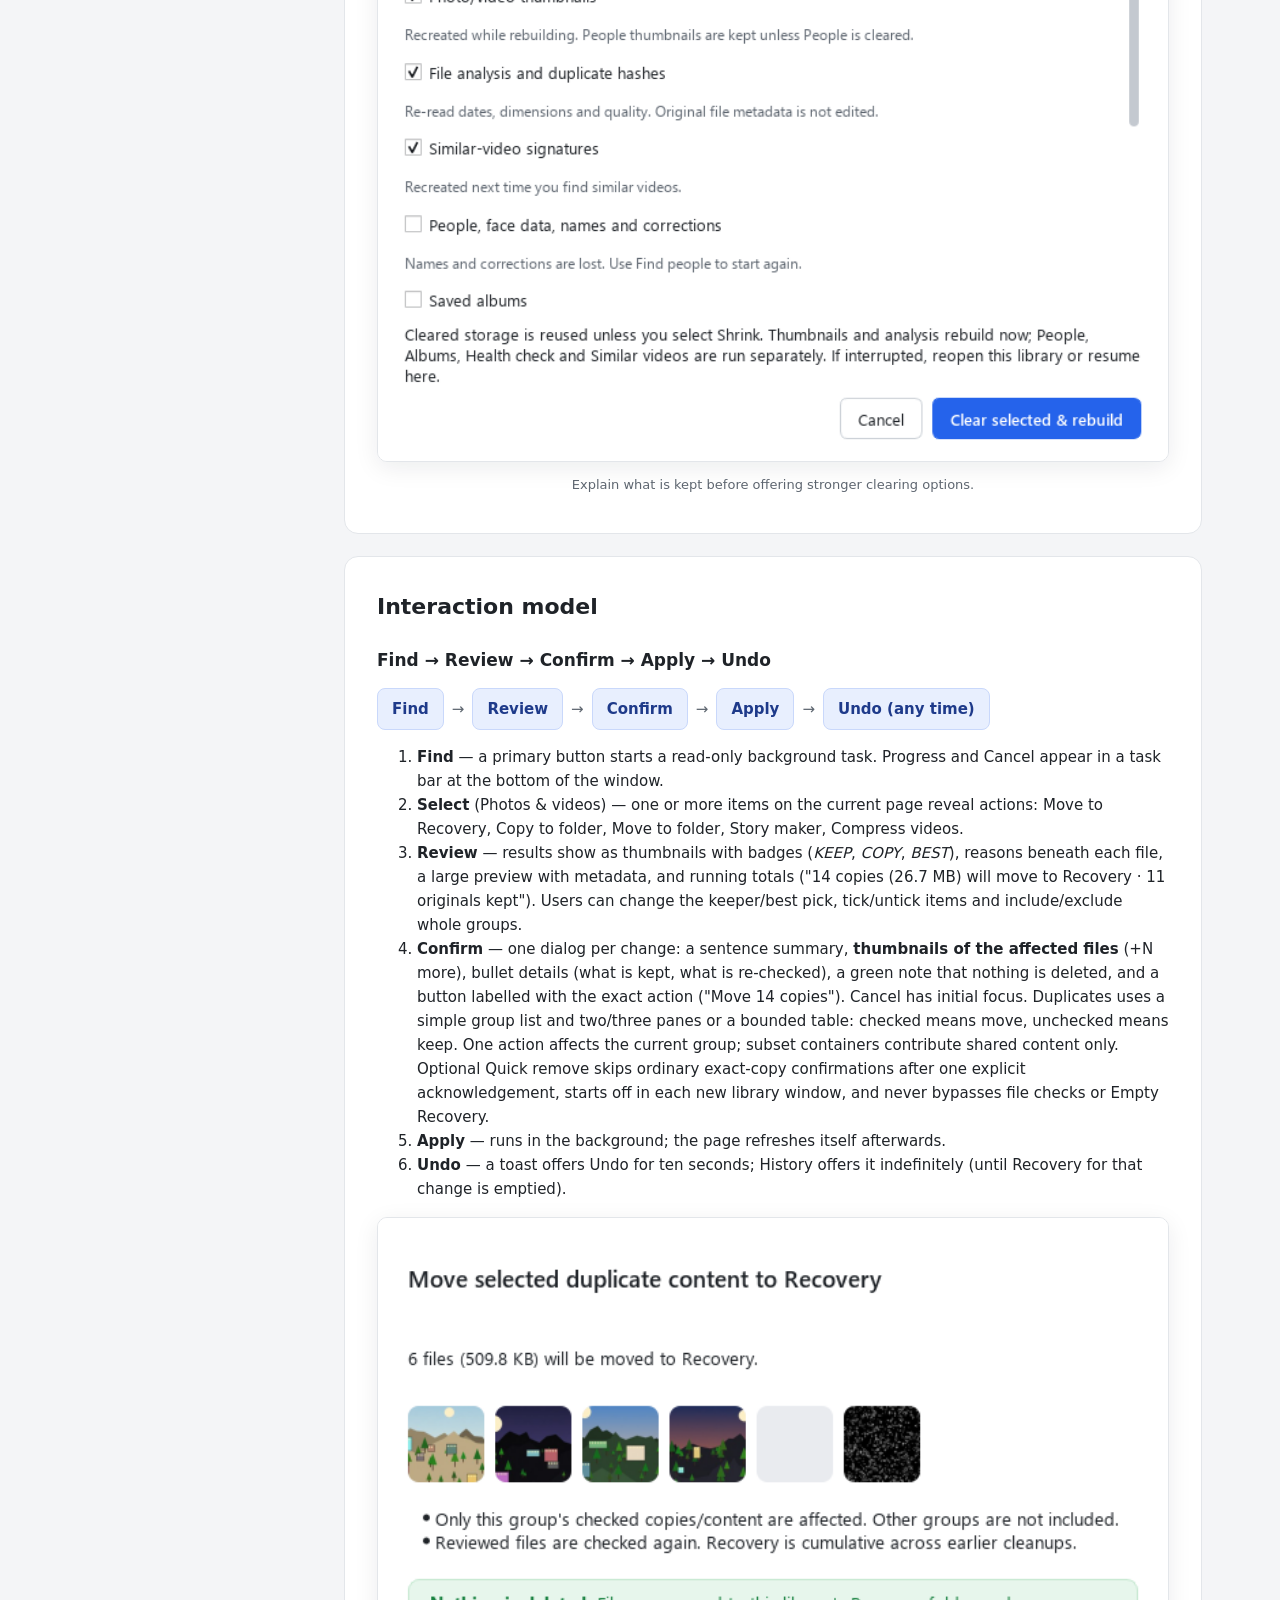
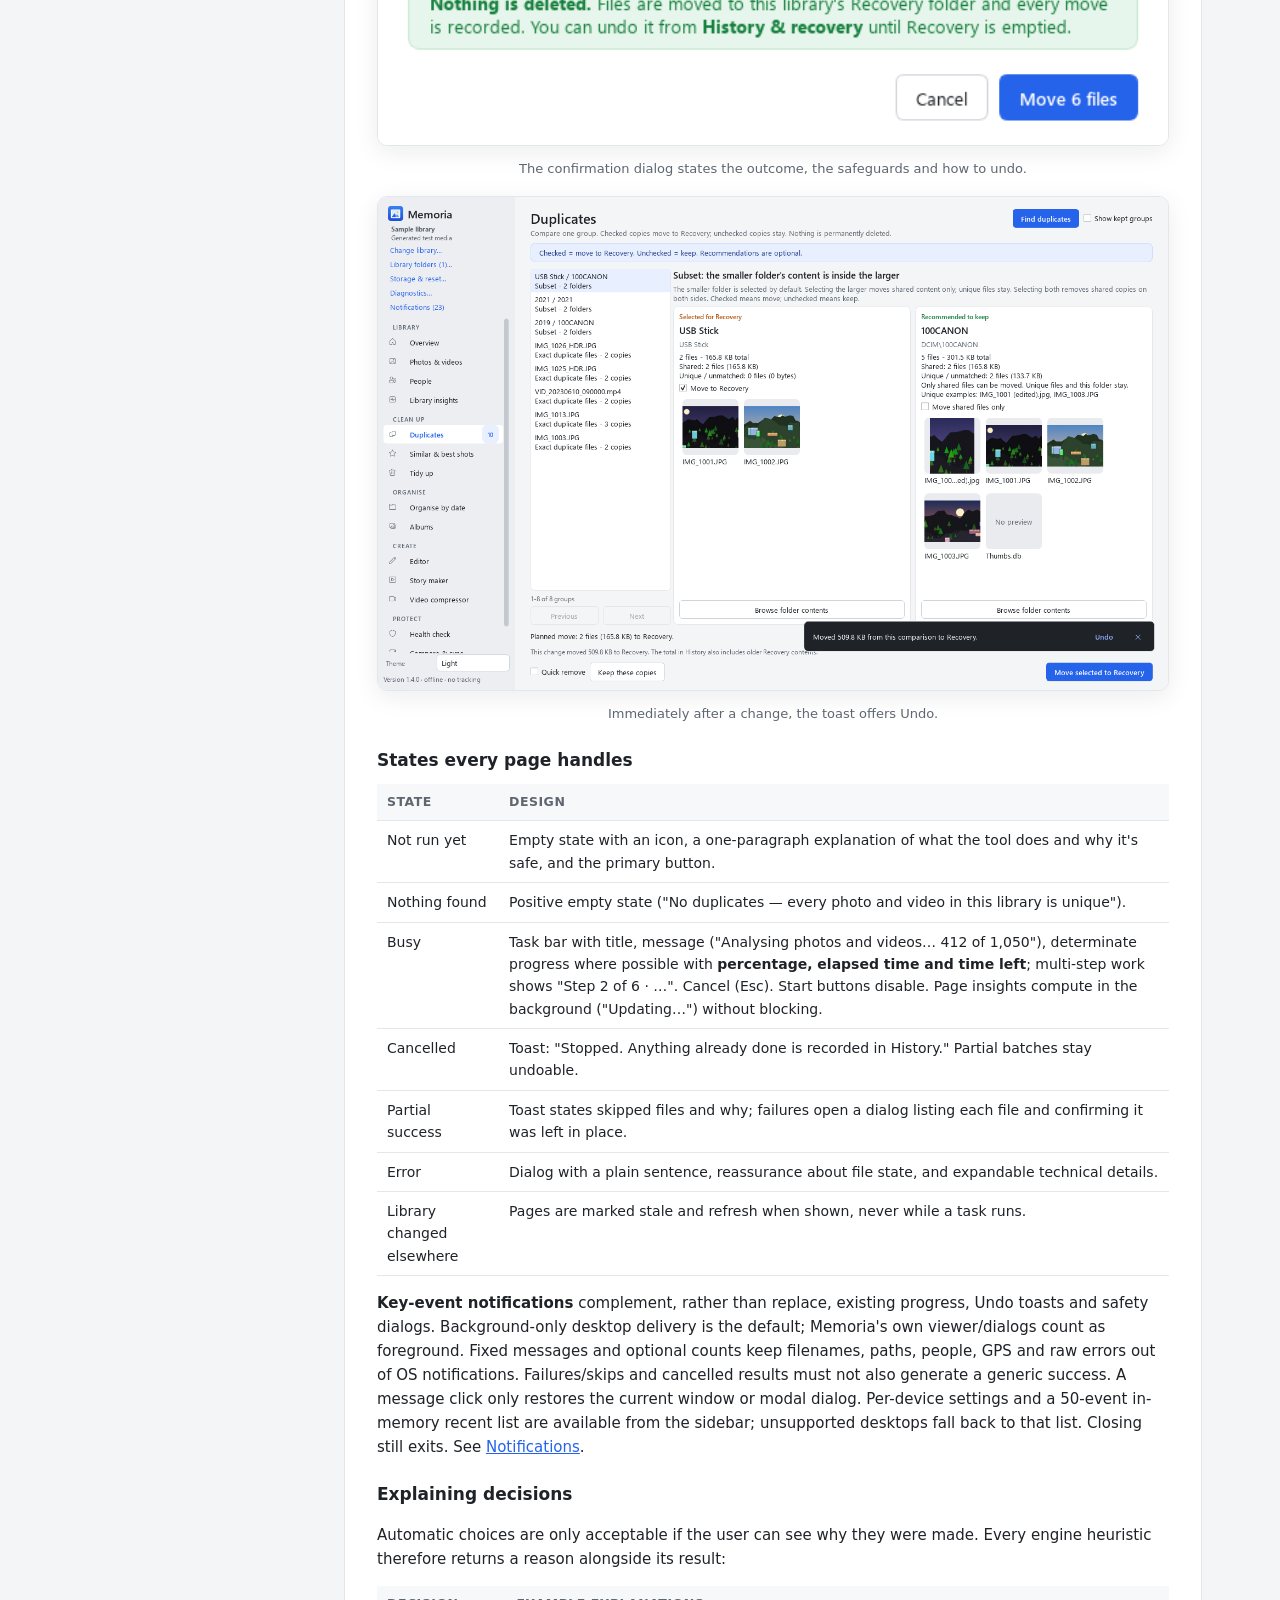
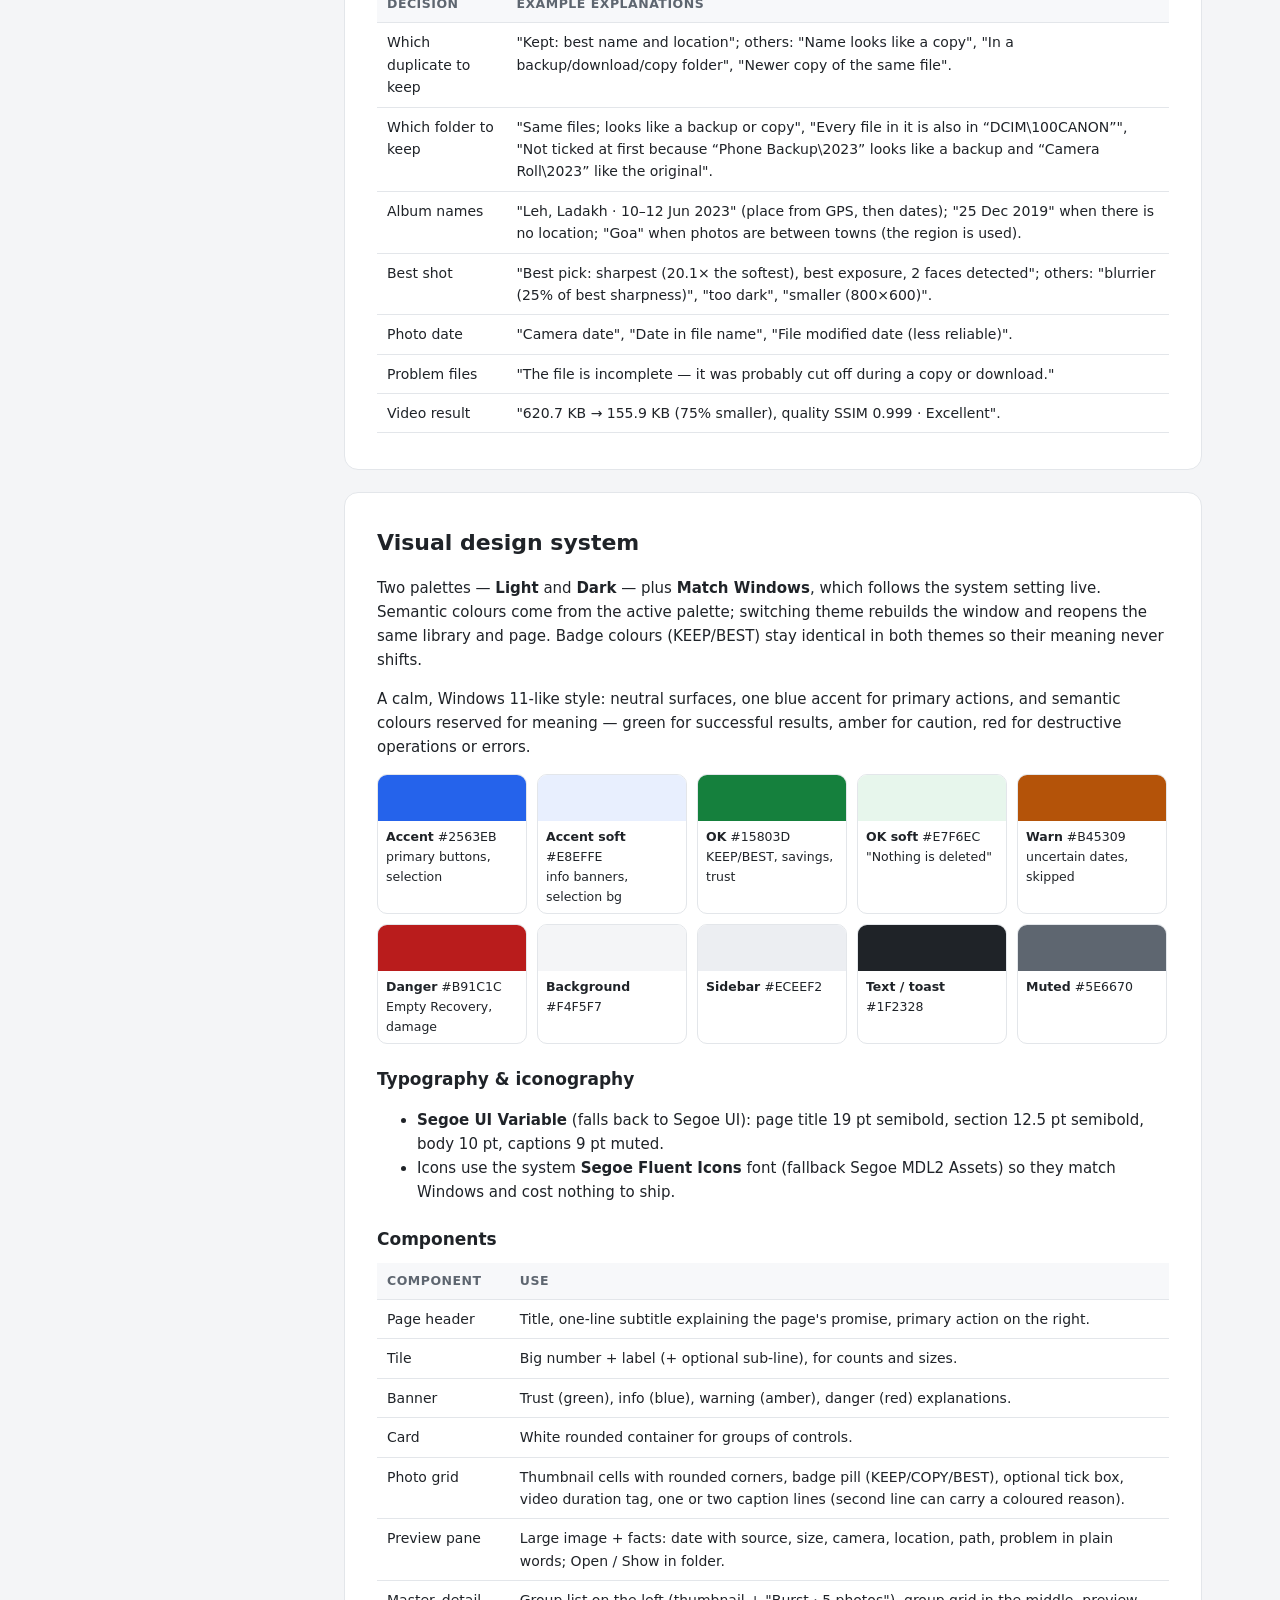
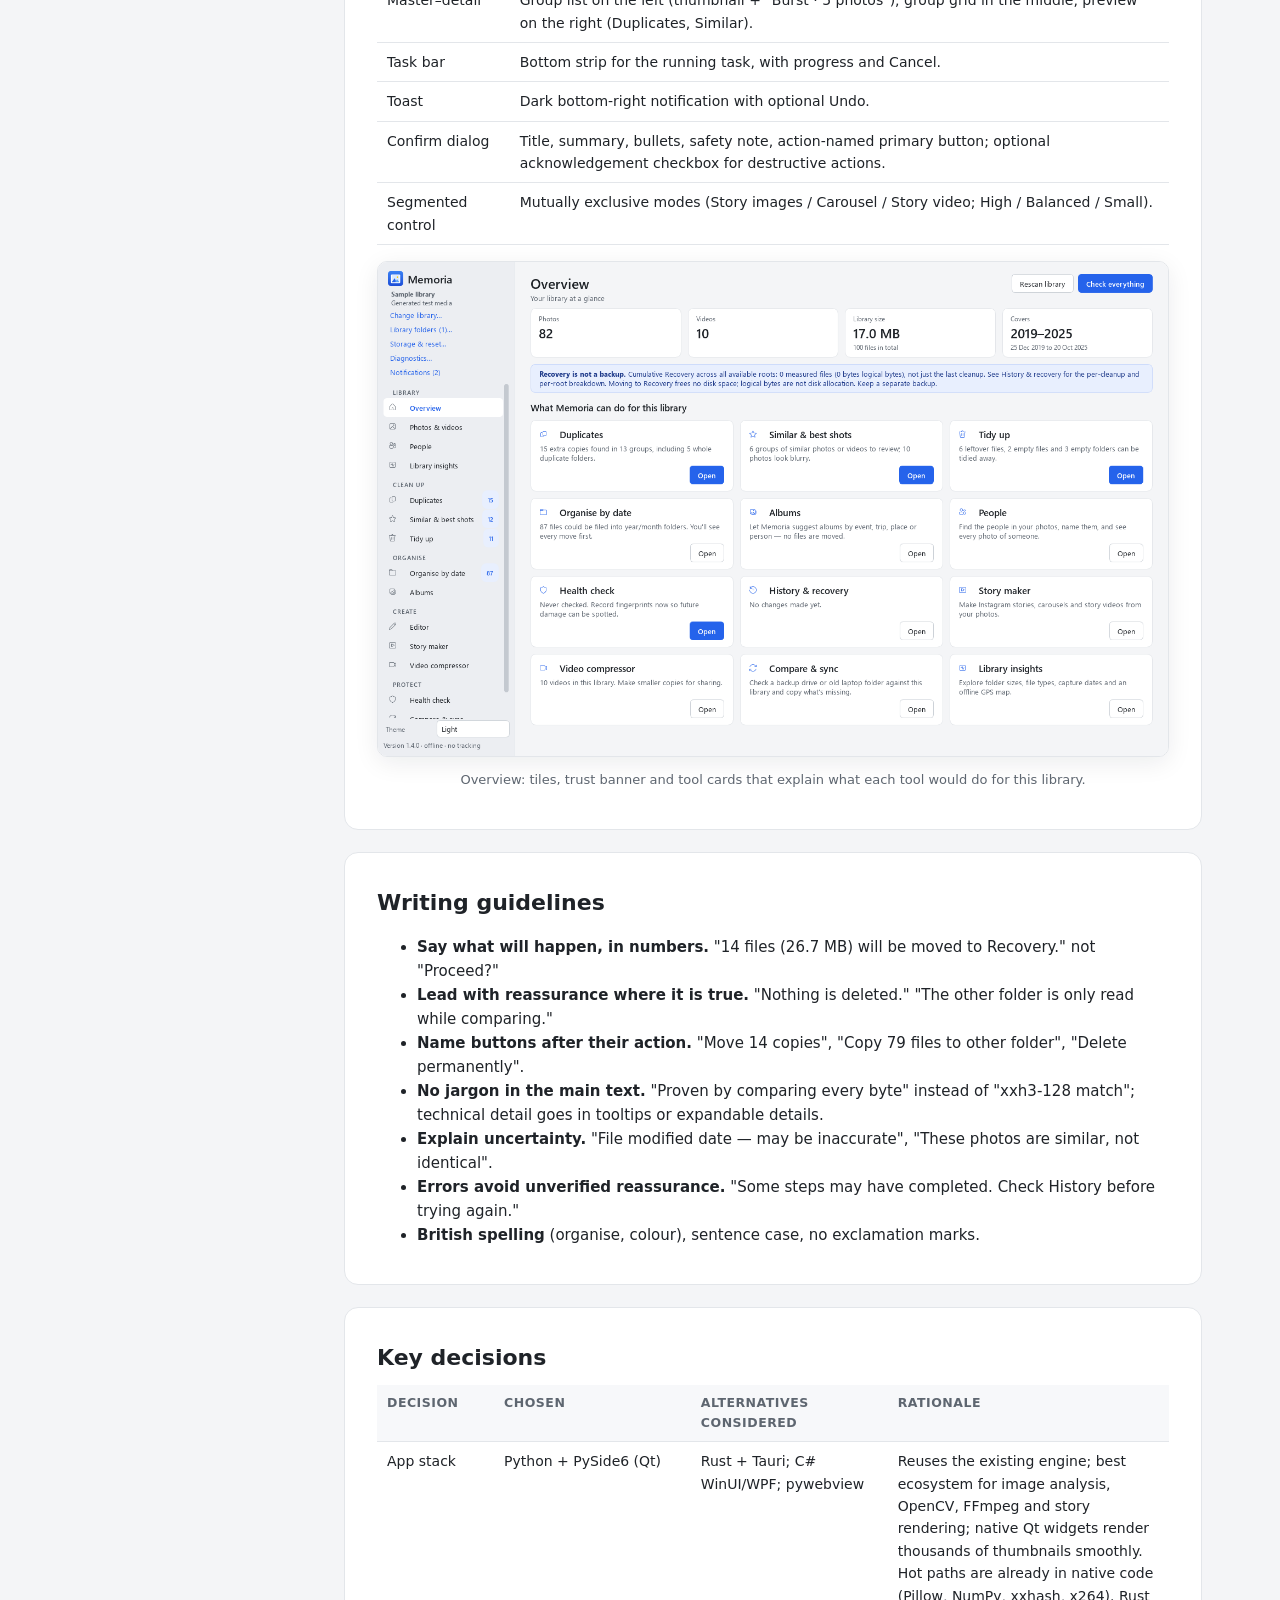
==== commit f6664fbb: "Simplify duplicate review and add safe Recovery restoration Add adaptive two/three-pane and multi-co" ====
--- a/docs/design.html
+++ b/docs/design.html
@@ -153,7 +153,7 @@
   <tr><td>I2</td><td>Review file clean-up before applying</td><td>Clean-up pages route file plans through one shared
     <code>apply_actions</code> flow that opens a confirmation dialog first, except group-scoped duplicate Quick remove
     after explicit session consent.</td><td>Dialog with counts, size and what is kept; a persistent warning while quick
-    mode is enabled. Bulk Apply and Empty Recovery always confirm.</td></tr>
+    mode is enabled. Subset/linked selections and Empty Recovery always confirm.</td></tr>
   <tr><td>I3</td><td>Removed originals go to Recovery</td><td>"recycle" moves into
     <code>.memoria\recovery\&lt;batch&gt;\&lt;original relative path&gt;</code>. Empty Recovery deletes those originals;
     Undo can remove unchanged generated copies, and failed exports can clean up their own output.</td>
@@ -318,8 +318,9 @@
       kept"). Users can change the keeper/best pick, tick/untick items and include/exclude whole groups.</li>
   <li><b>Confirm</b> — one dialog per change: a sentence summary, <b>thumbnails of the affected files</b> (+N more), bullet details (what is kept, what is re-checked),
       a green note that nothing is deleted, and a button labelled with the exact action ("Move 14 copies"). Cancel has
-      initial focus. Duplicate group buttons confirm and act on that group only; bulk keeper controls affect the
-      separate Apply marked groups plan. Optional Quick remove skips group confirmations after one explicit
+      initial focus. Duplicates uses a simple group list and two/three panes or a bounded table: checked means move,
+      unchecked means keep. One action affects the current group; subset containers contribute shared content only.
+      Optional Quick remove skips ordinary exact-copy confirmations after one explicit
       acknowledgement, starts off in each new library window, and never bypasses file checks or Empty Recovery.</li>
   <li><b>Apply</b> — runs in the background; the page refreshes itself afterwards.</li>
   <li><b>Undo</b> — a toast offers Undo for ten seconds; History offers it indefinitely (until Recovery for that change is
@@ -528,7 +529,8 @@
   <tr><td>Similar-video margin</td><td>Unrelated videos with very similar visuals (e.g. the same static scene) may score
     close to the threshold; groups are suggestions and nothing is pre-applied.</td></tr>
   <tr><td>Haar face detection is basic</td><td>Faces only nudge the best-shot score (12% weight).</td></tr>
-  <tr><td>Recovery uses disk space</td><td>Size is shown on Overview and History; emptying is explicit.</td></tr>
+  <tr><td>Recovery uses disk space</td><td>Cumulative/latest/older/untracked logical bytes are separated.
+    Incomplete or questionable accounting requires inspection rather than enabling permanent emptying.</td></tr>
   <tr><td>Very large libraries (&gt;100k)</td><td>Rendering and worker queues are bounded; group selections explicitly
     span pages, while file selections are page-scoped. Similarity is still quadratic and face-centre merging can
     allocate a large dense matrix.</td></tr>
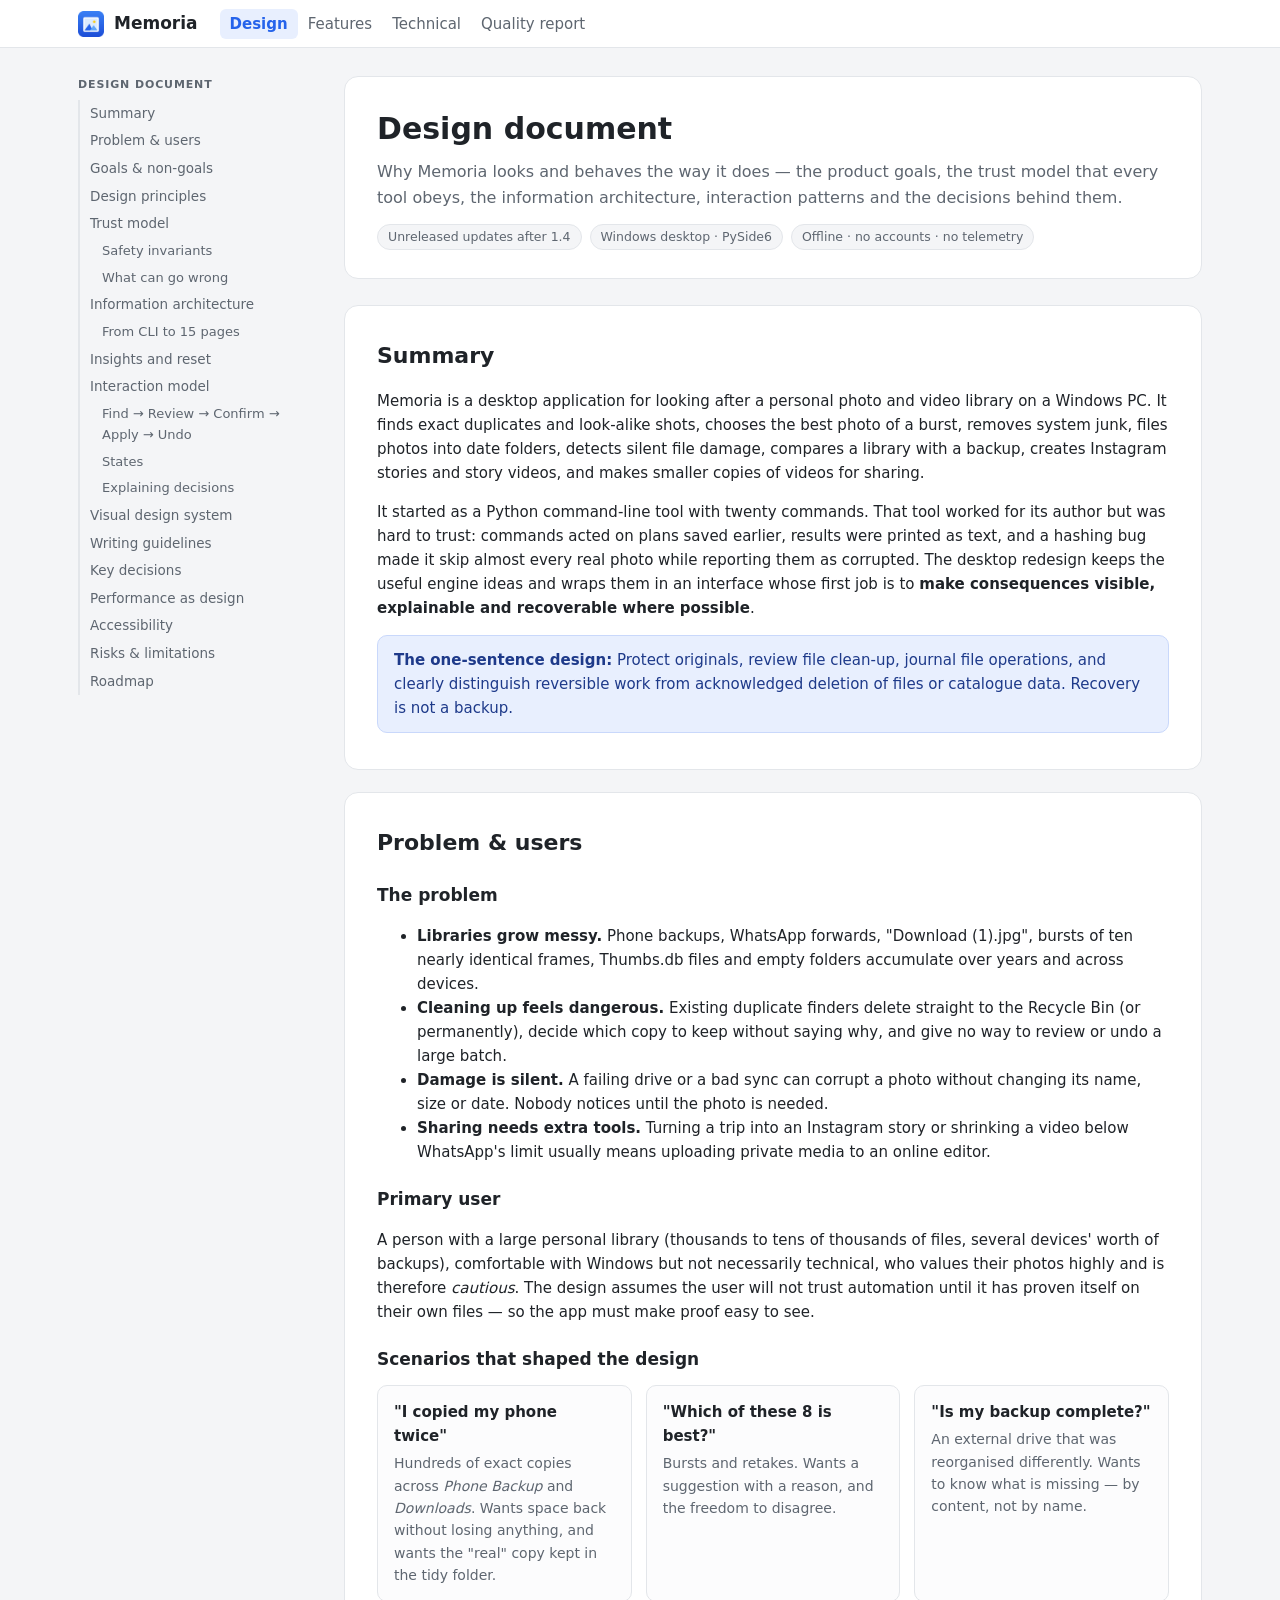
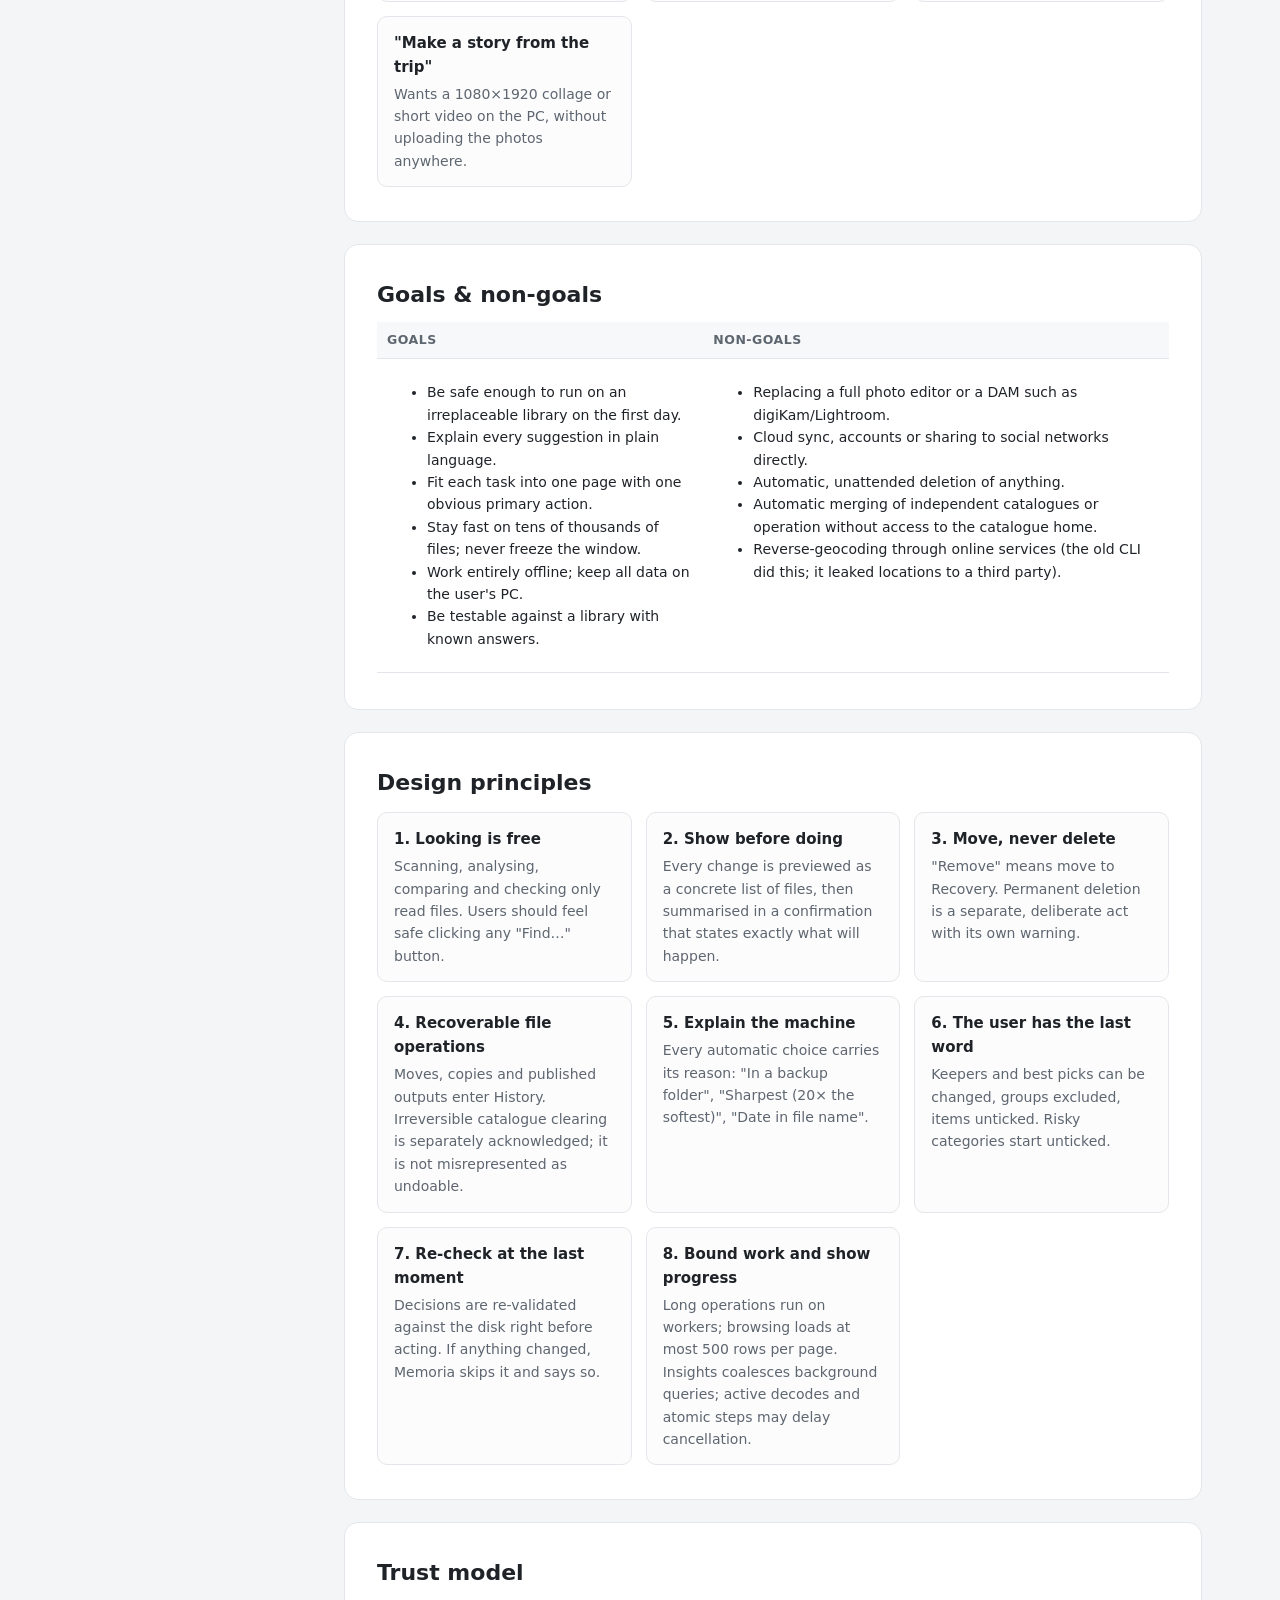
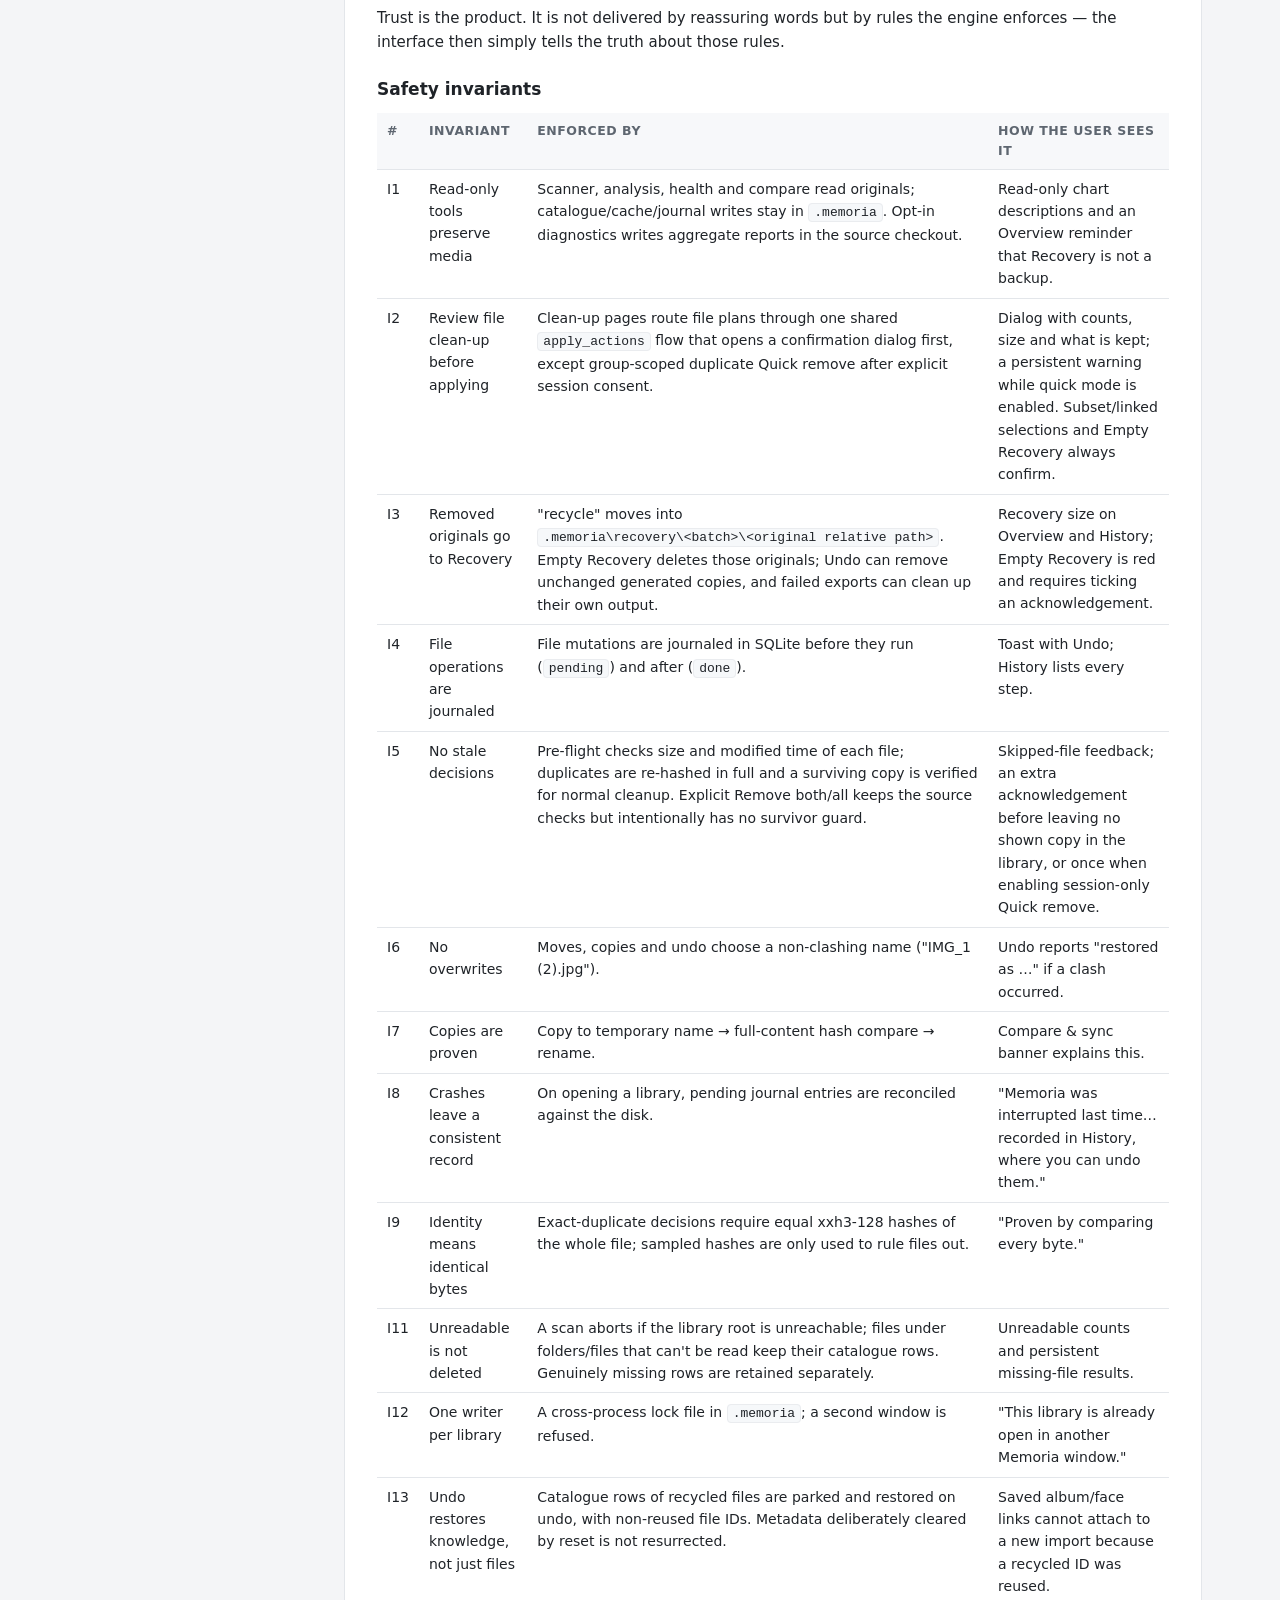
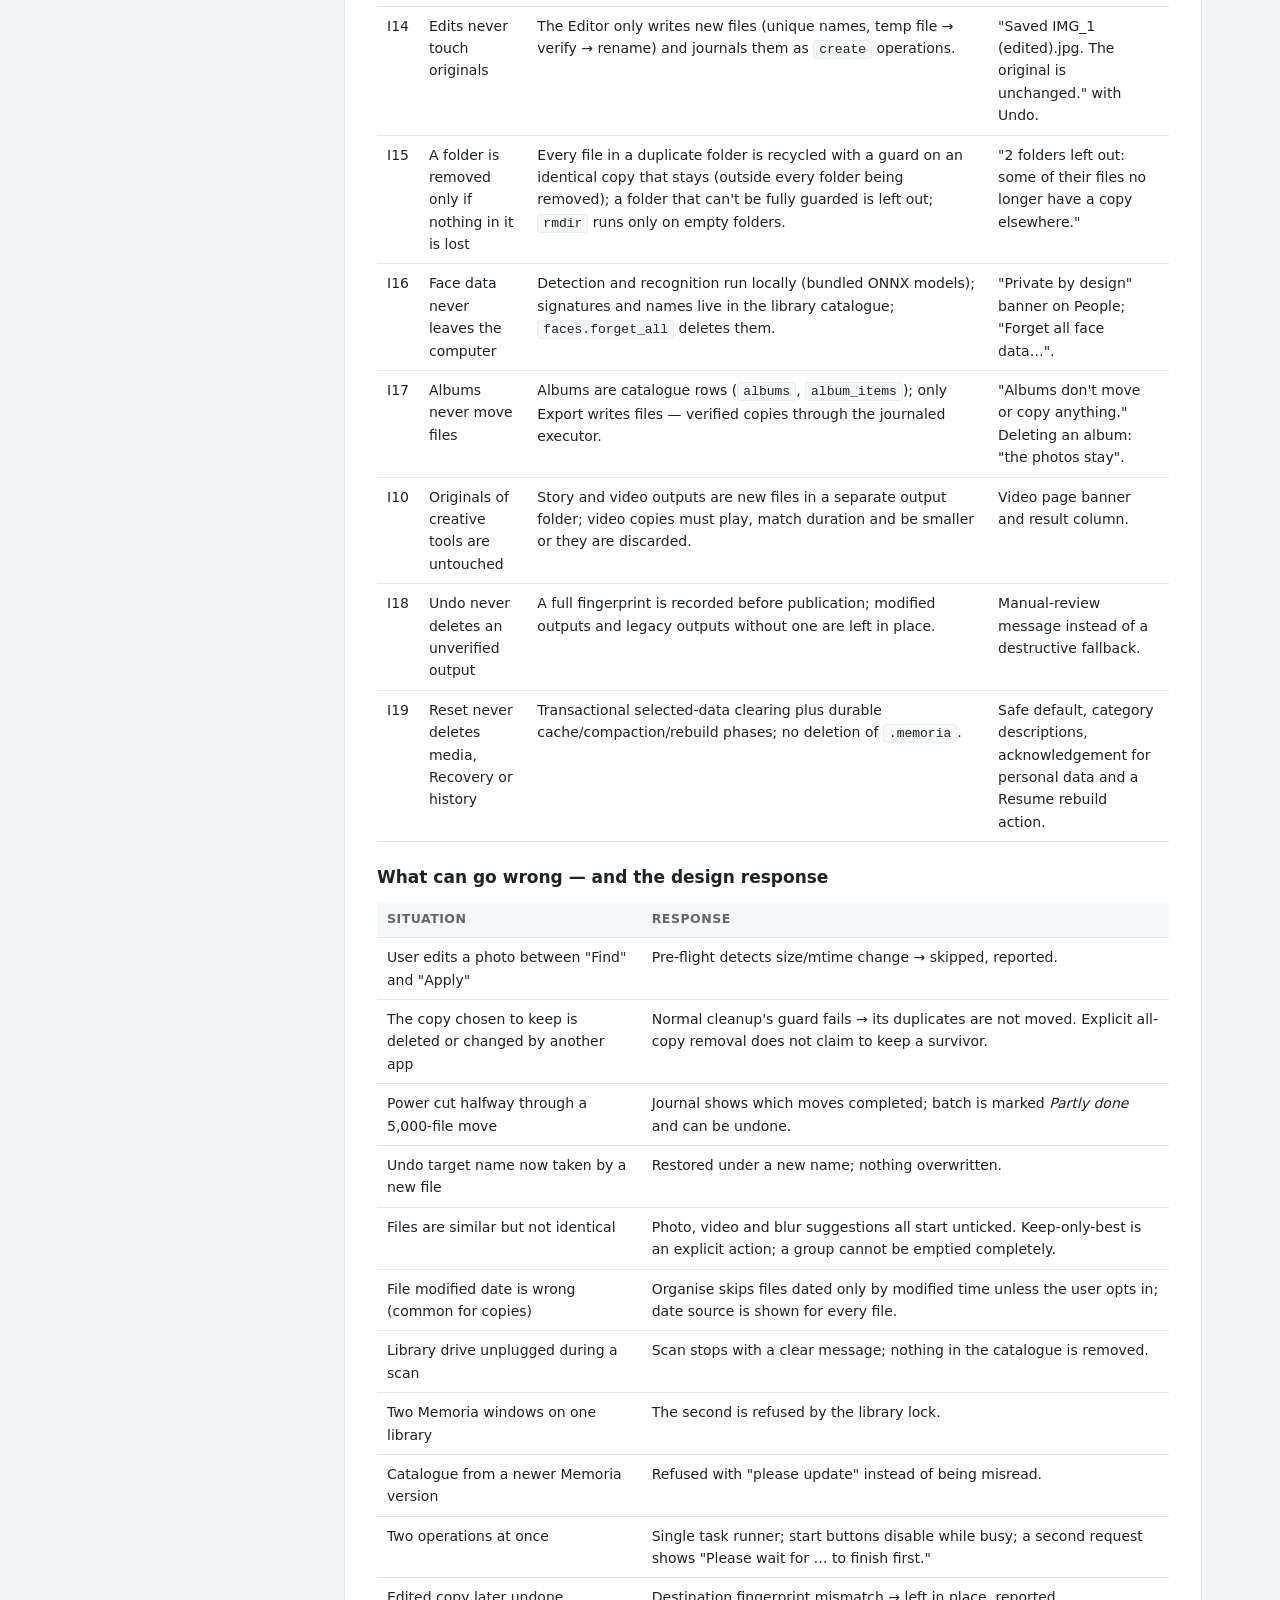
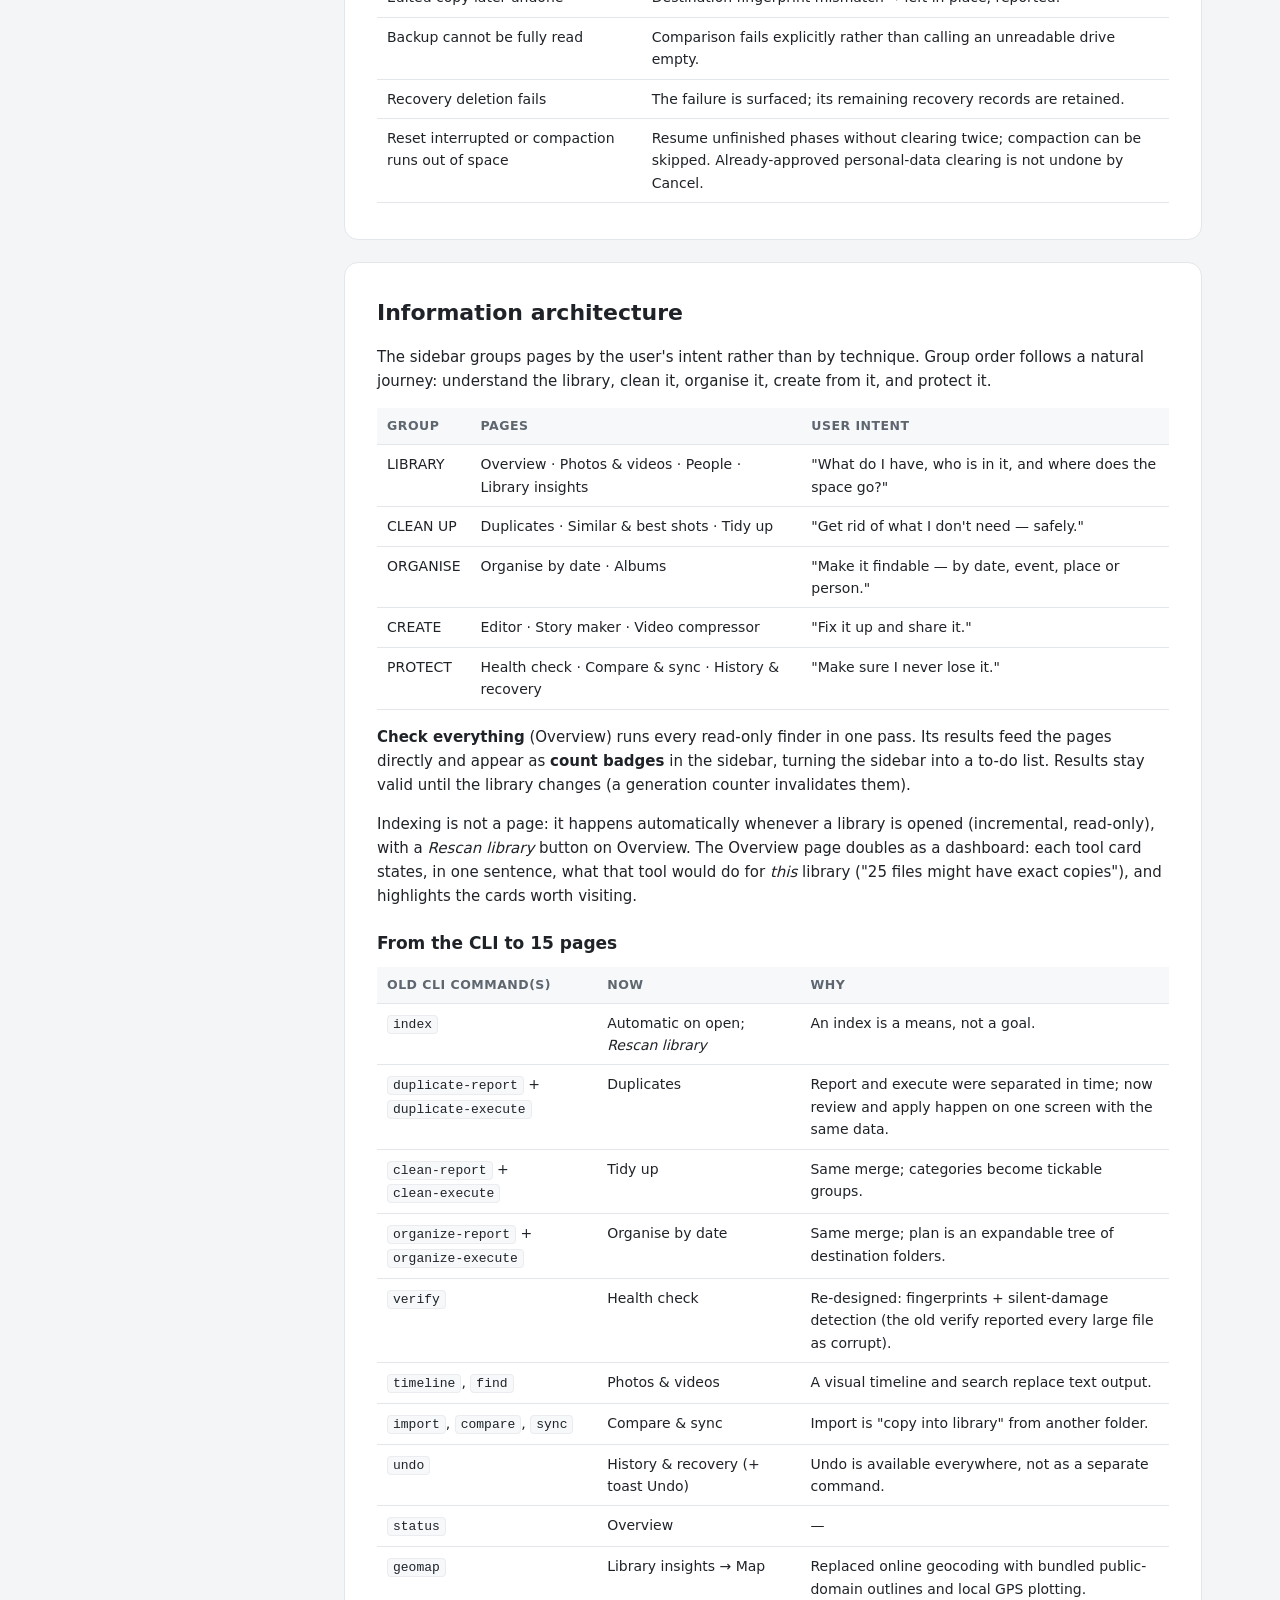
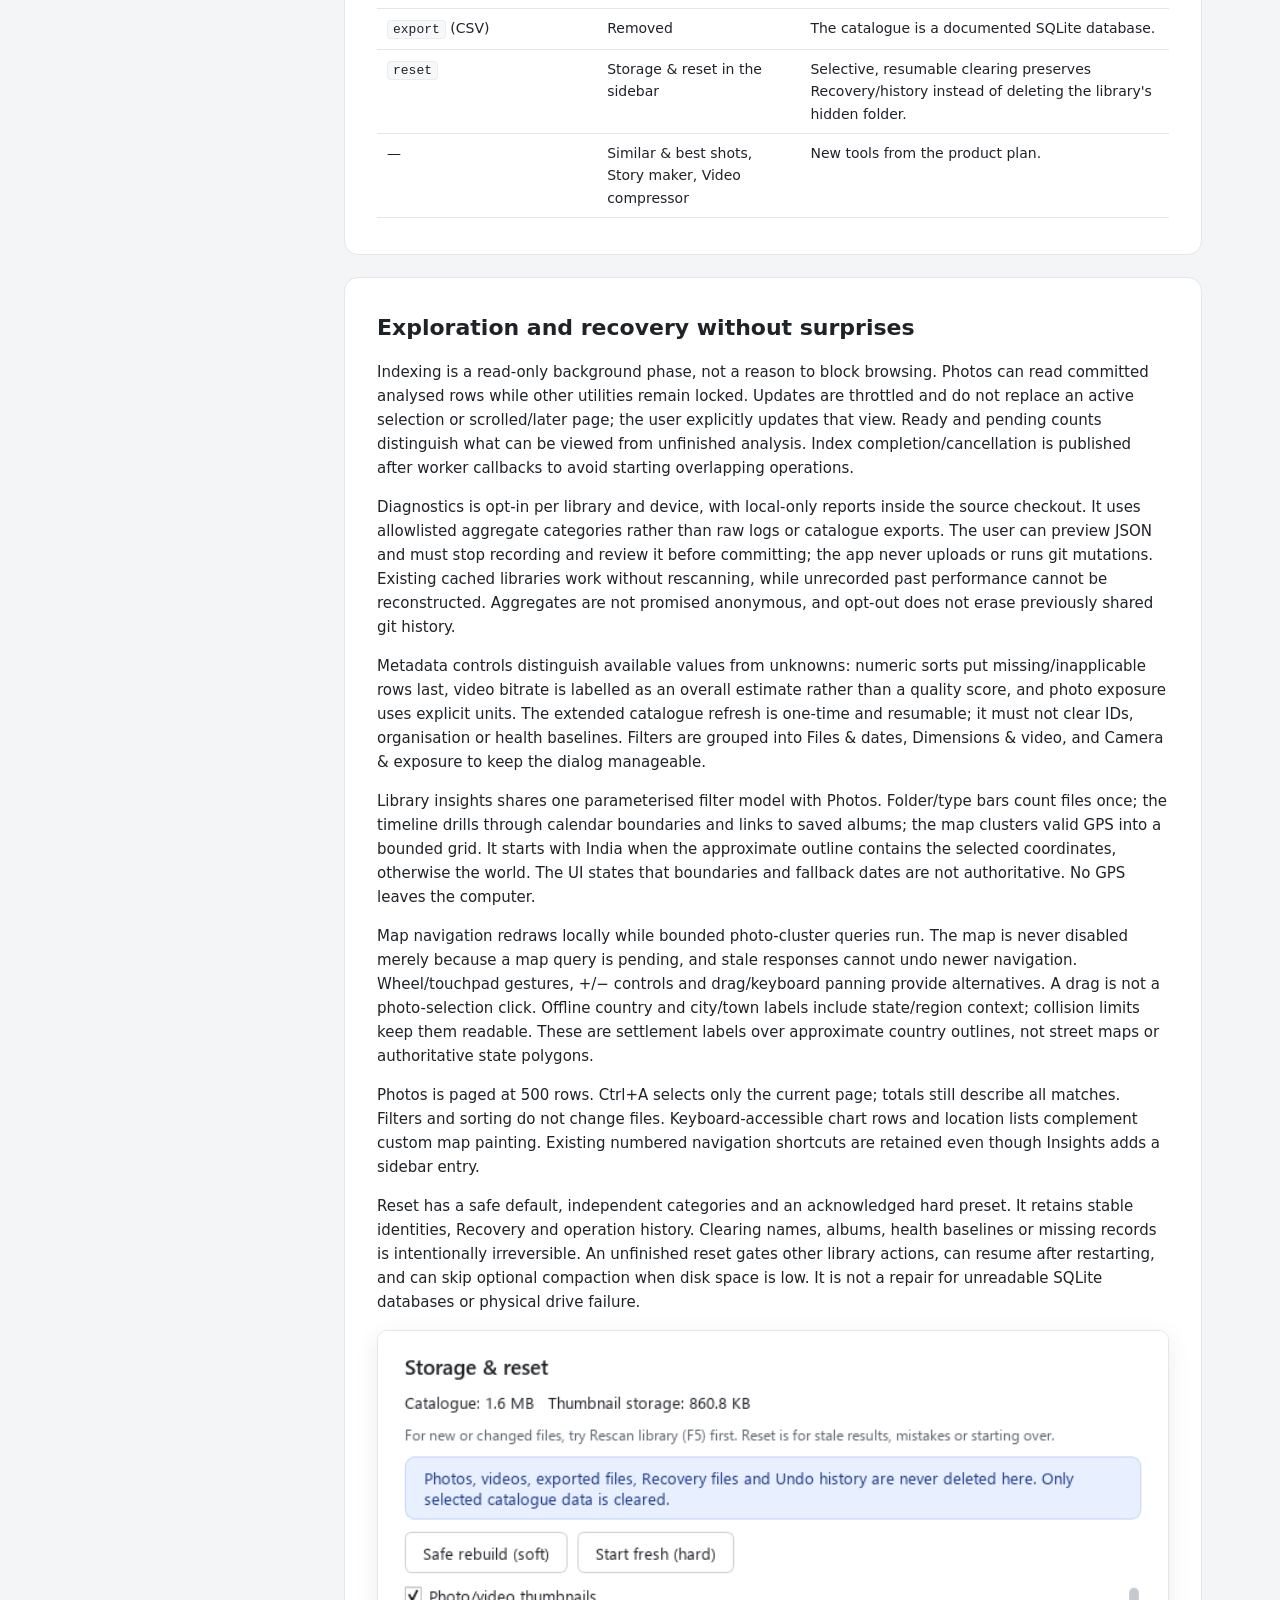
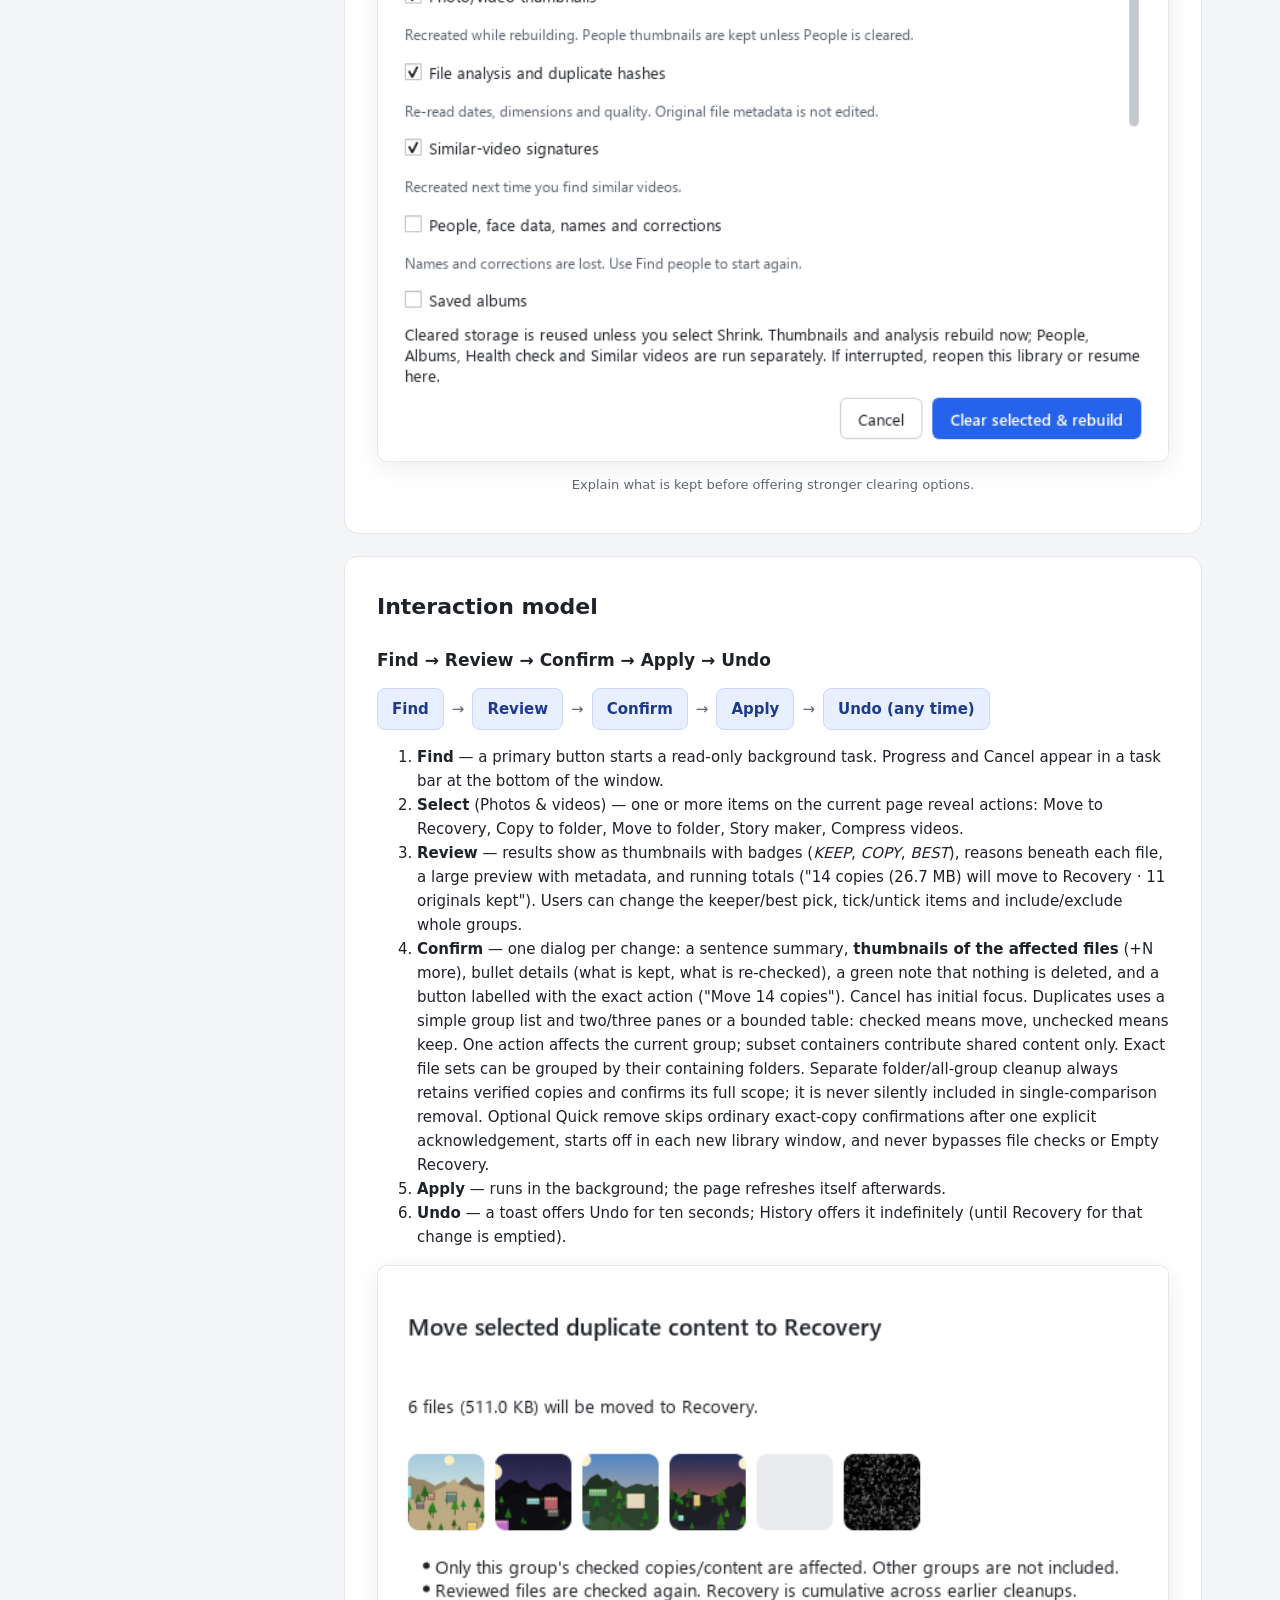
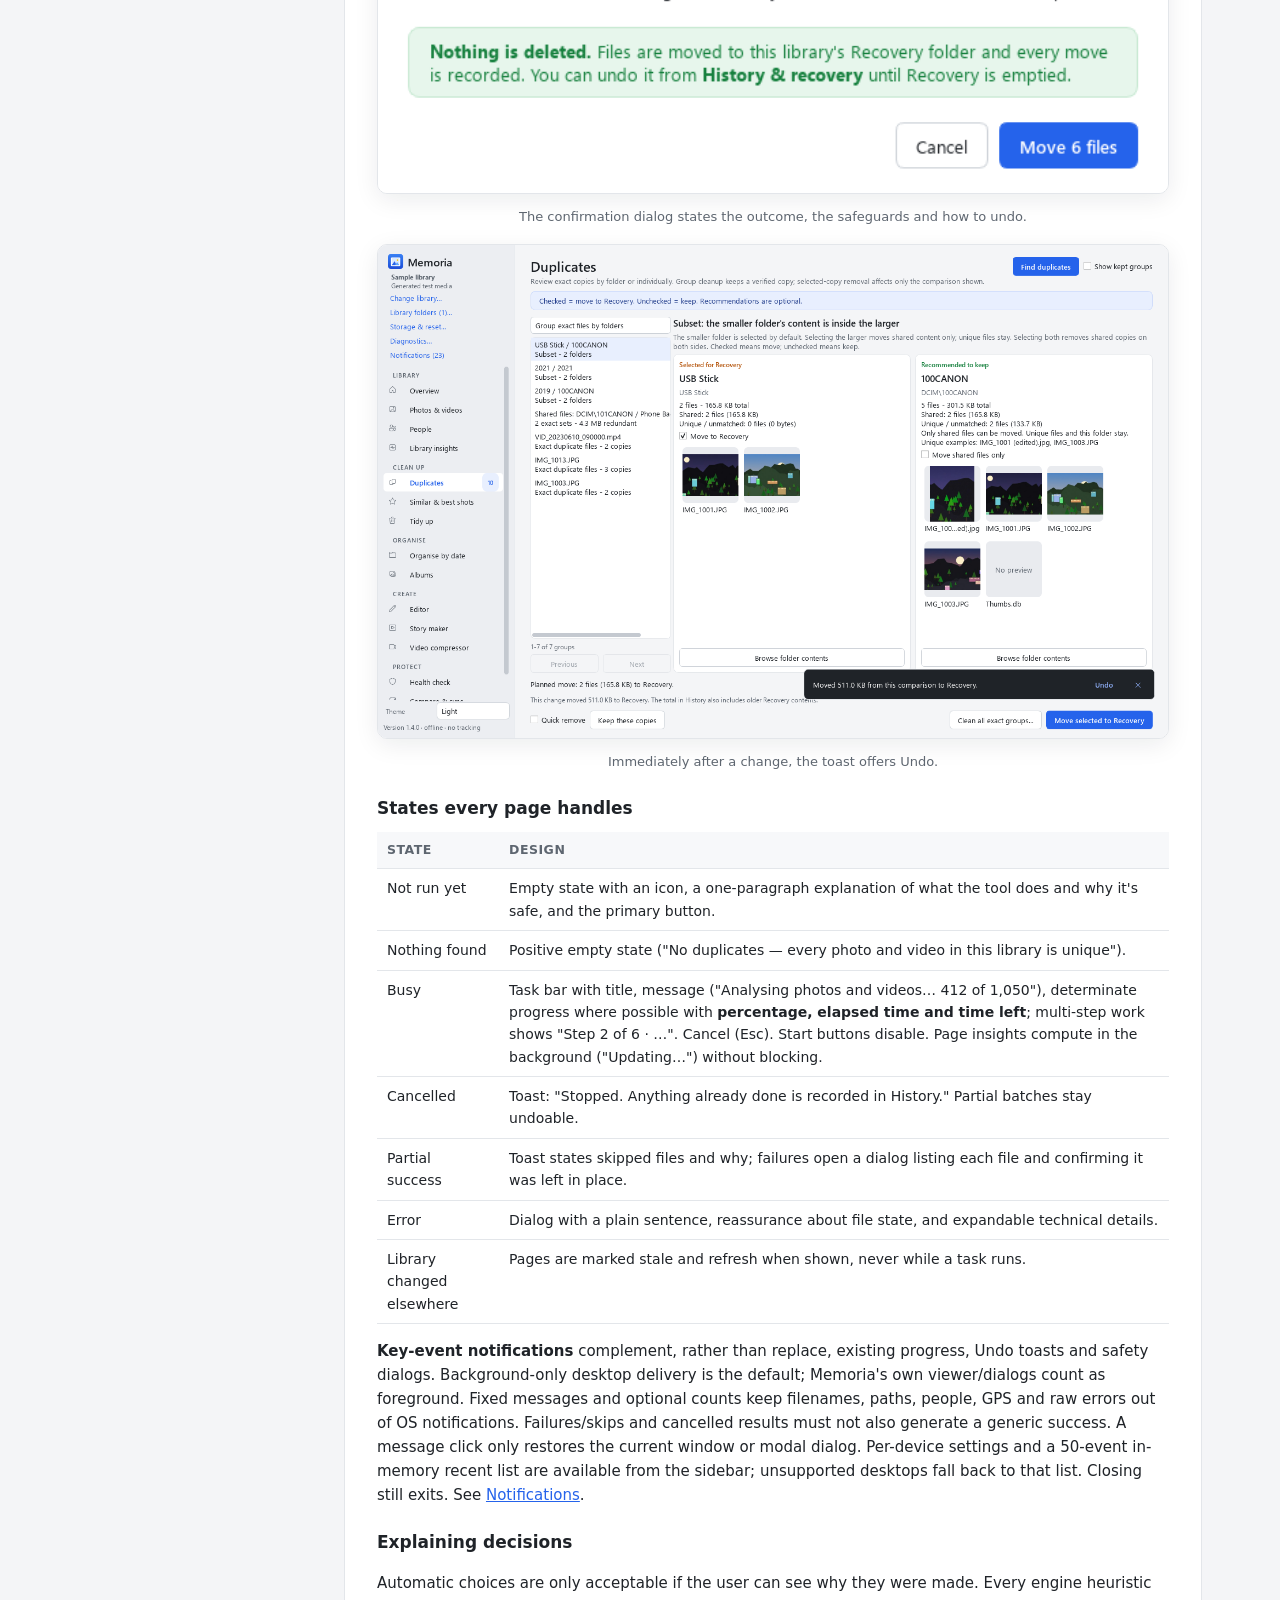
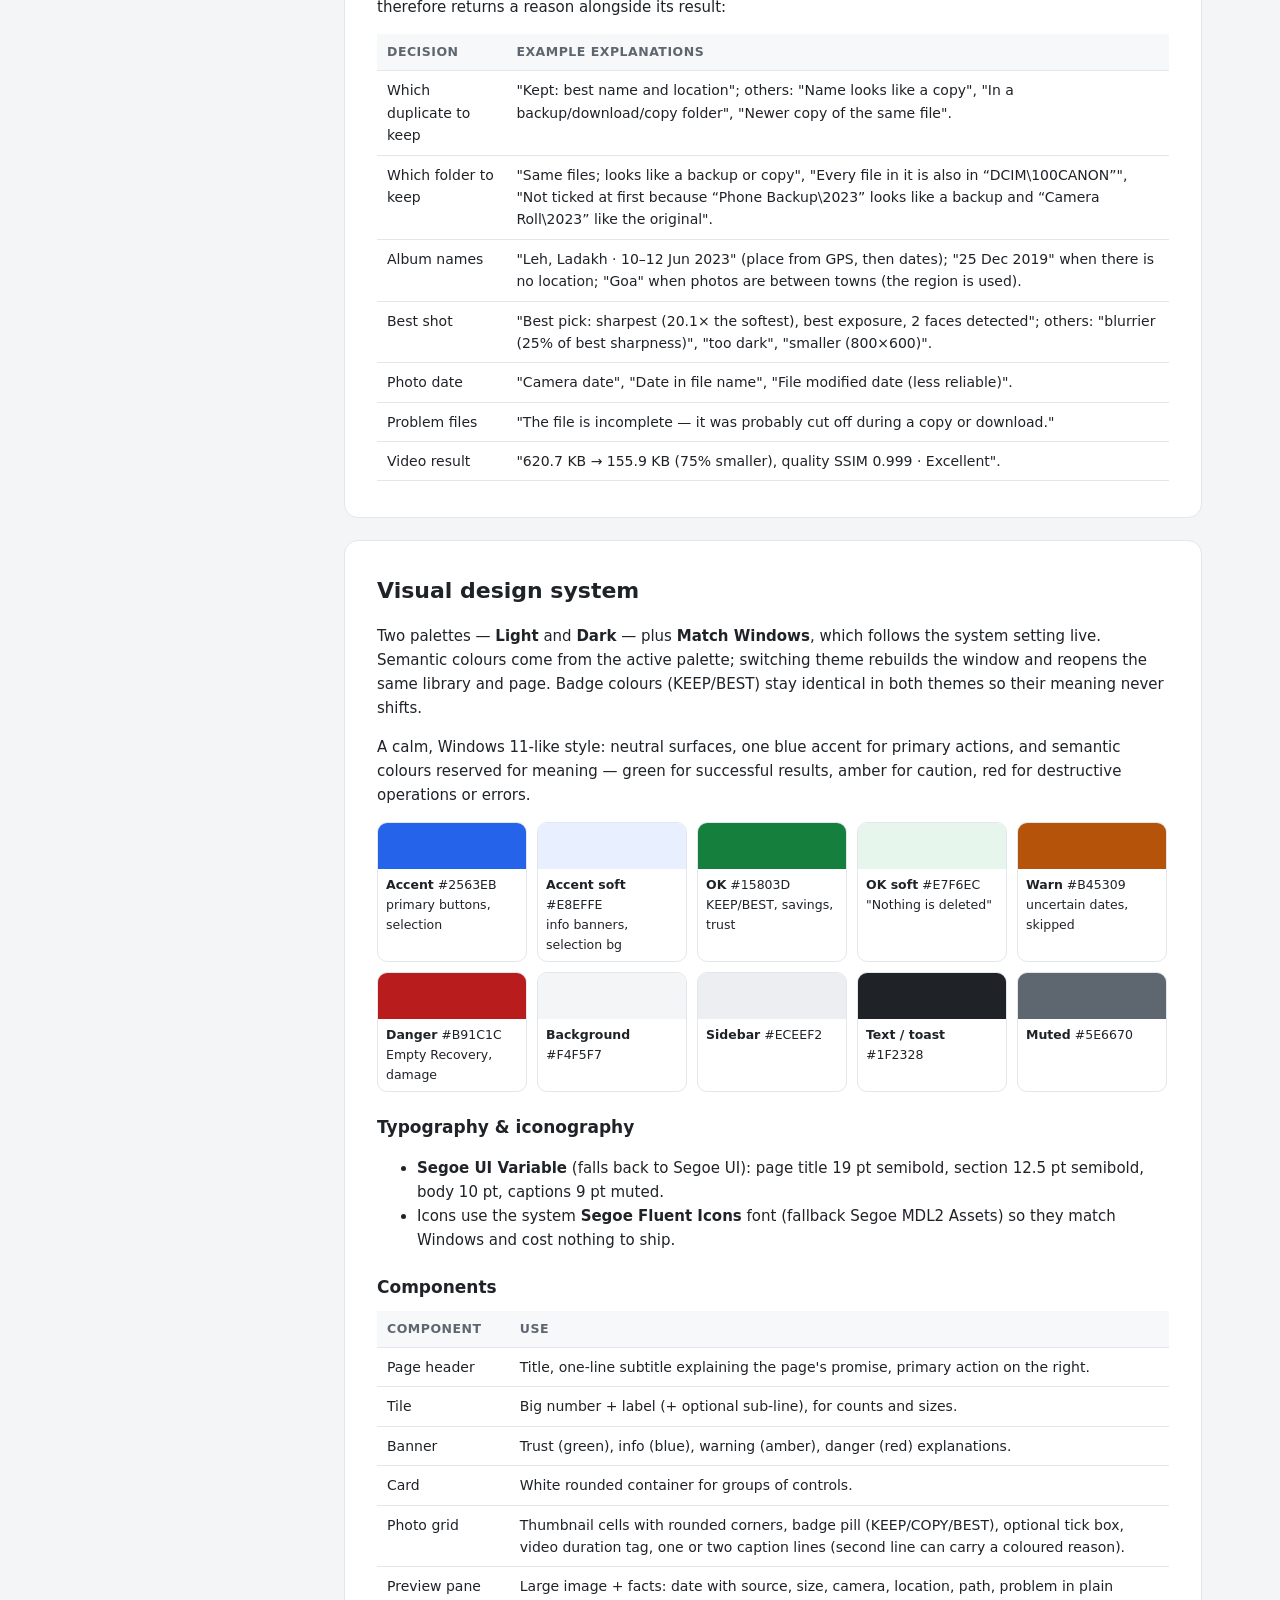
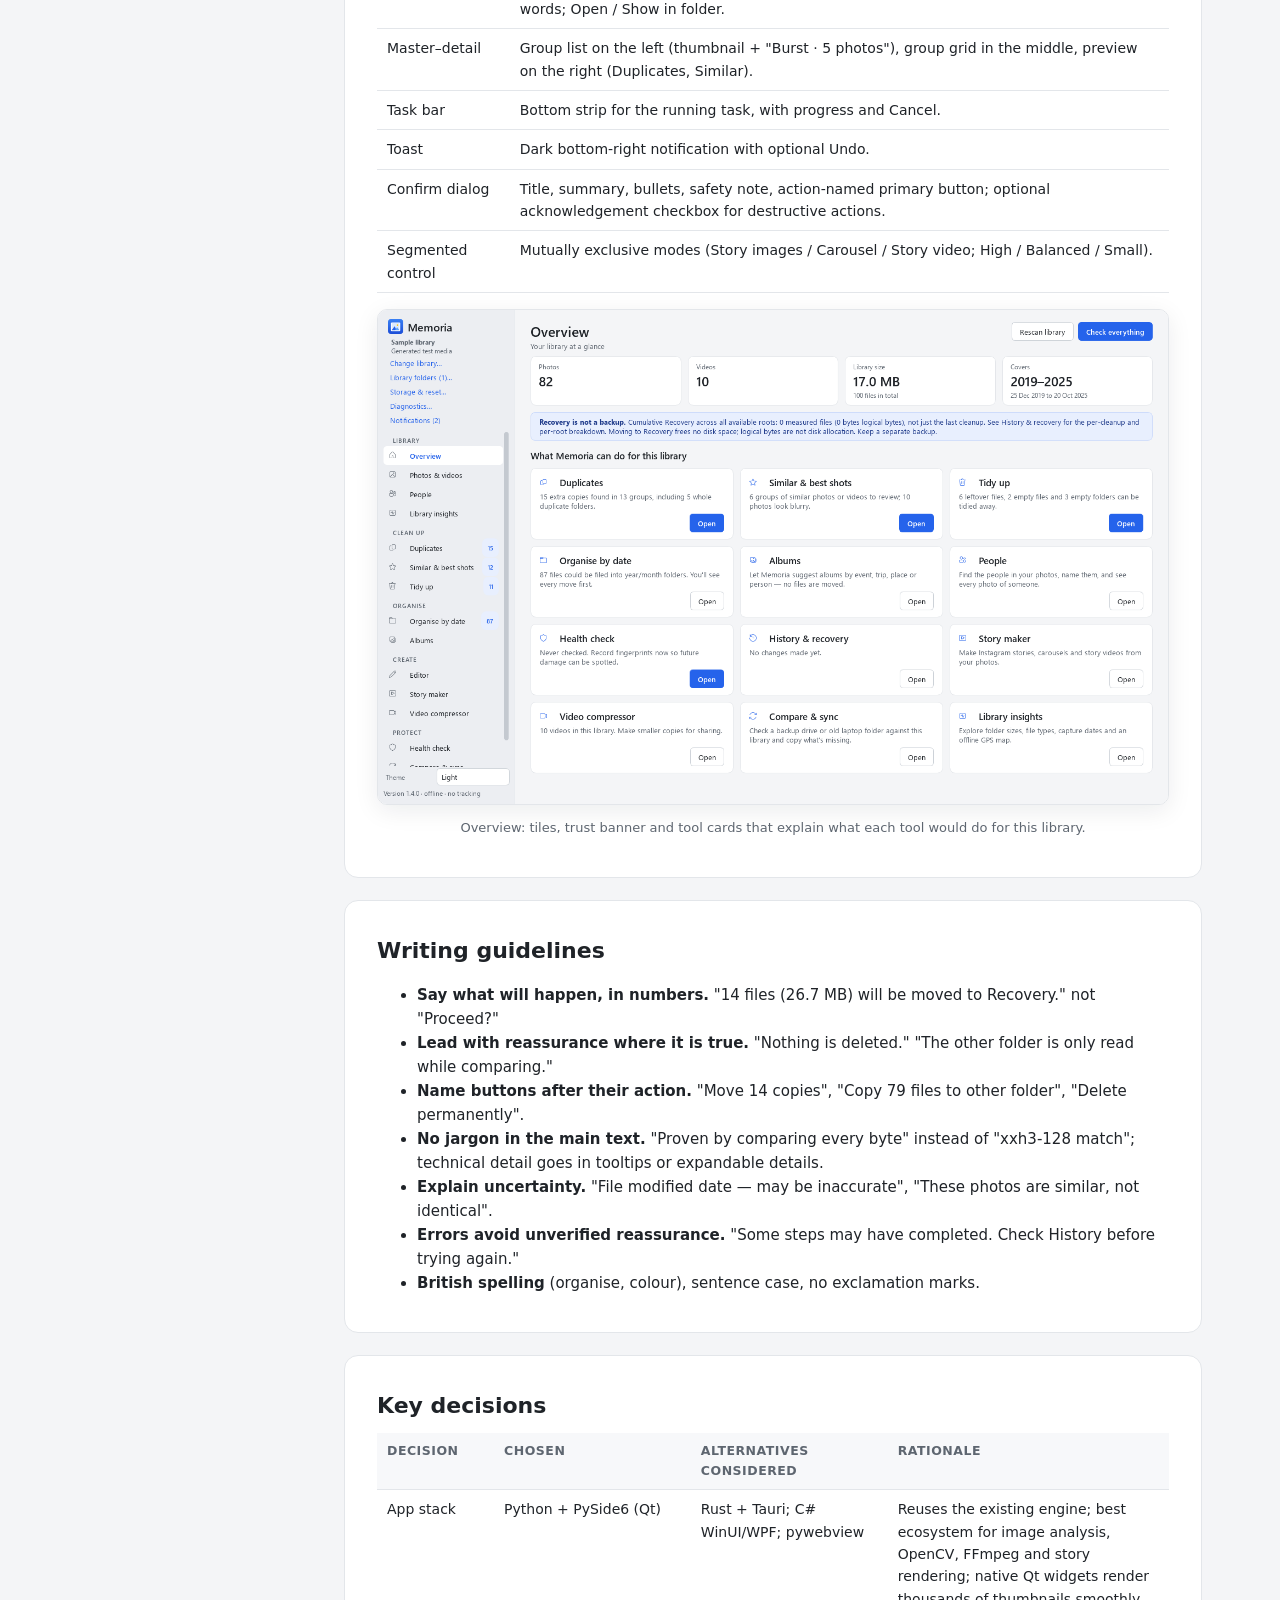
==== commit 0d925cb2: "Group exact duplicates by folder and add verified keep-one cleanup Aggregate same-folder repeats and" ====
--- a/docs/design.html
+++ b/docs/design.html
@@ -320,6 +320,8 @@
       a green note that nothing is deleted, and a button labelled with the exact action ("Move 14 copies"). Cancel has
       initial focus. Duplicates uses a simple group list and two/three panes or a bounded table: checked means move,
       unchecked means keep. One action affects the current group; subset containers contribute shared content only.
+      Exact file sets can be grouped by their containing folders. Separate folder/all-group cleanup always retains
+      verified copies and confirms its full scope; it is never silently included in single-comparison removal.
       Optional Quick remove skips ordinary exact-copy confirmations after one explicit
       acknowledgement, starts off in each new library window, and never bypasses file checks or Empty Recovery.</li>
   <li><b>Apply</b> — runs in the background; the page refreshes itself afterwards.</li>
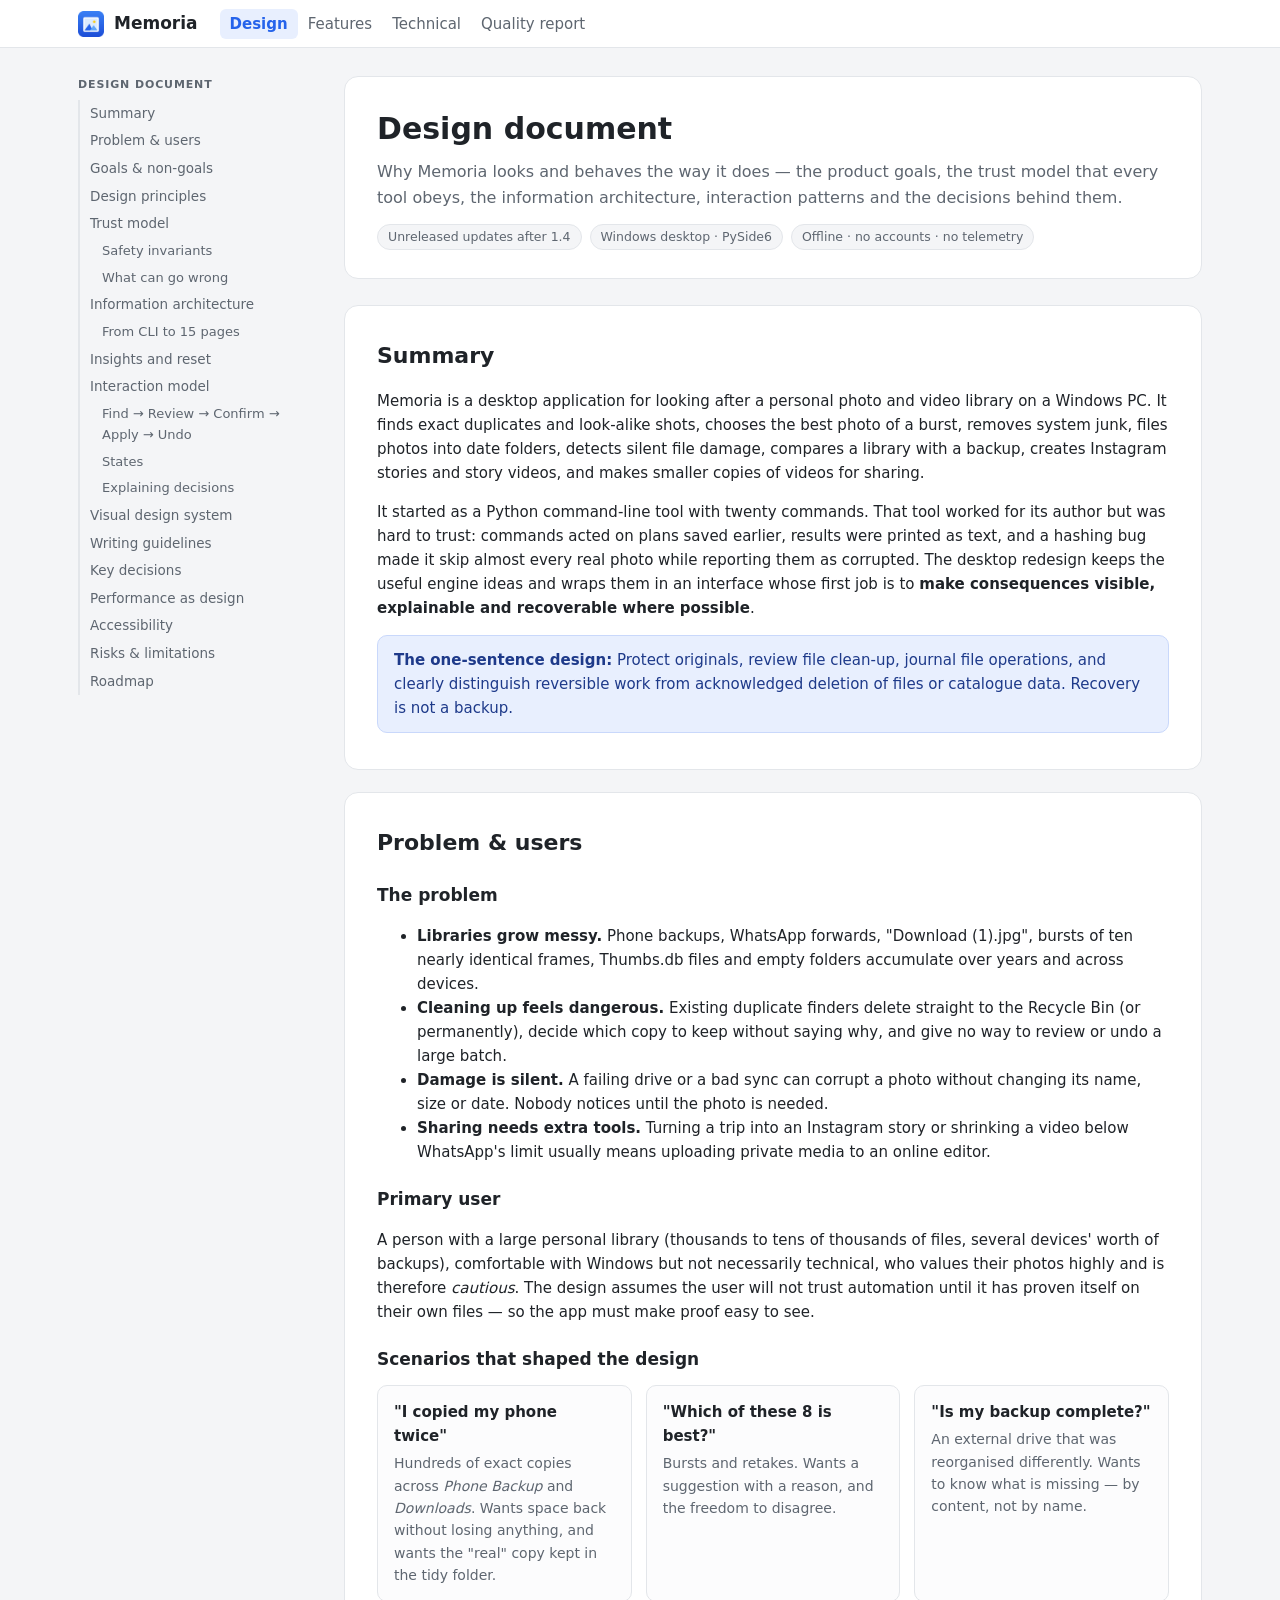
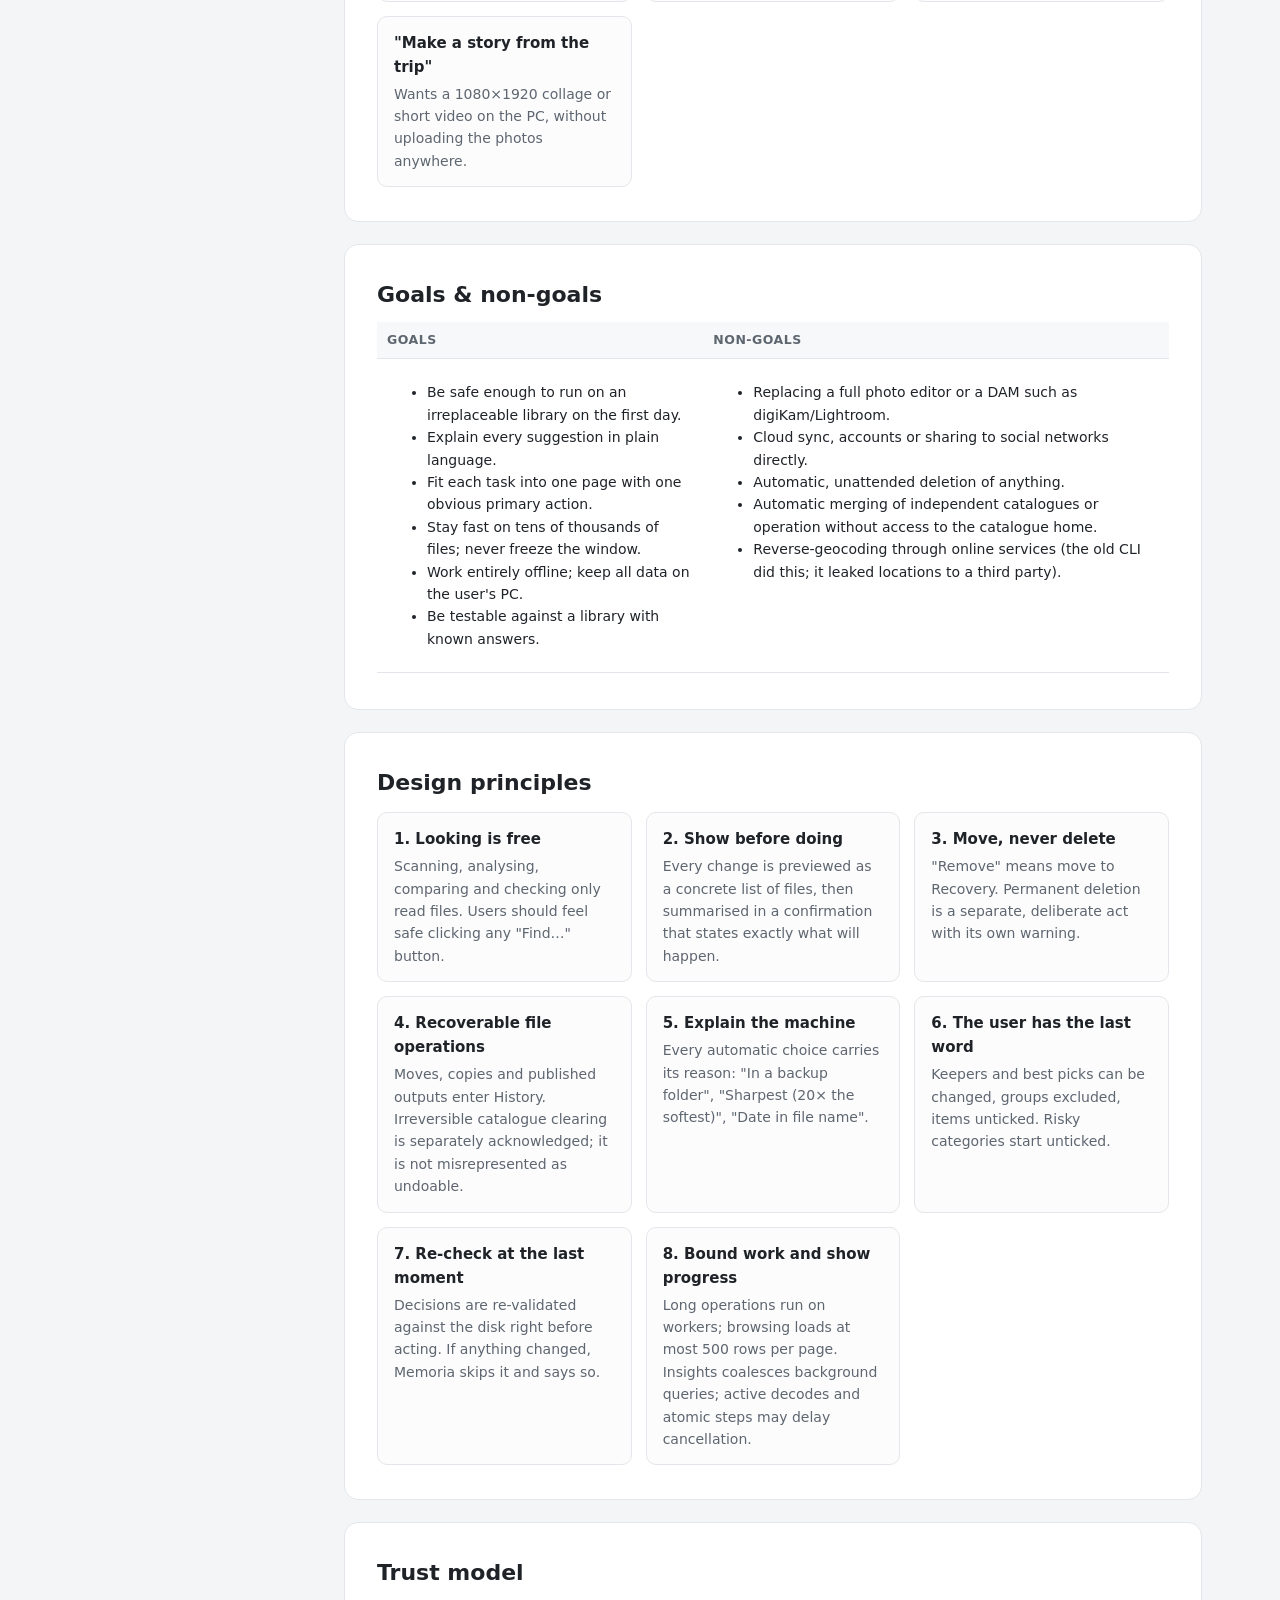
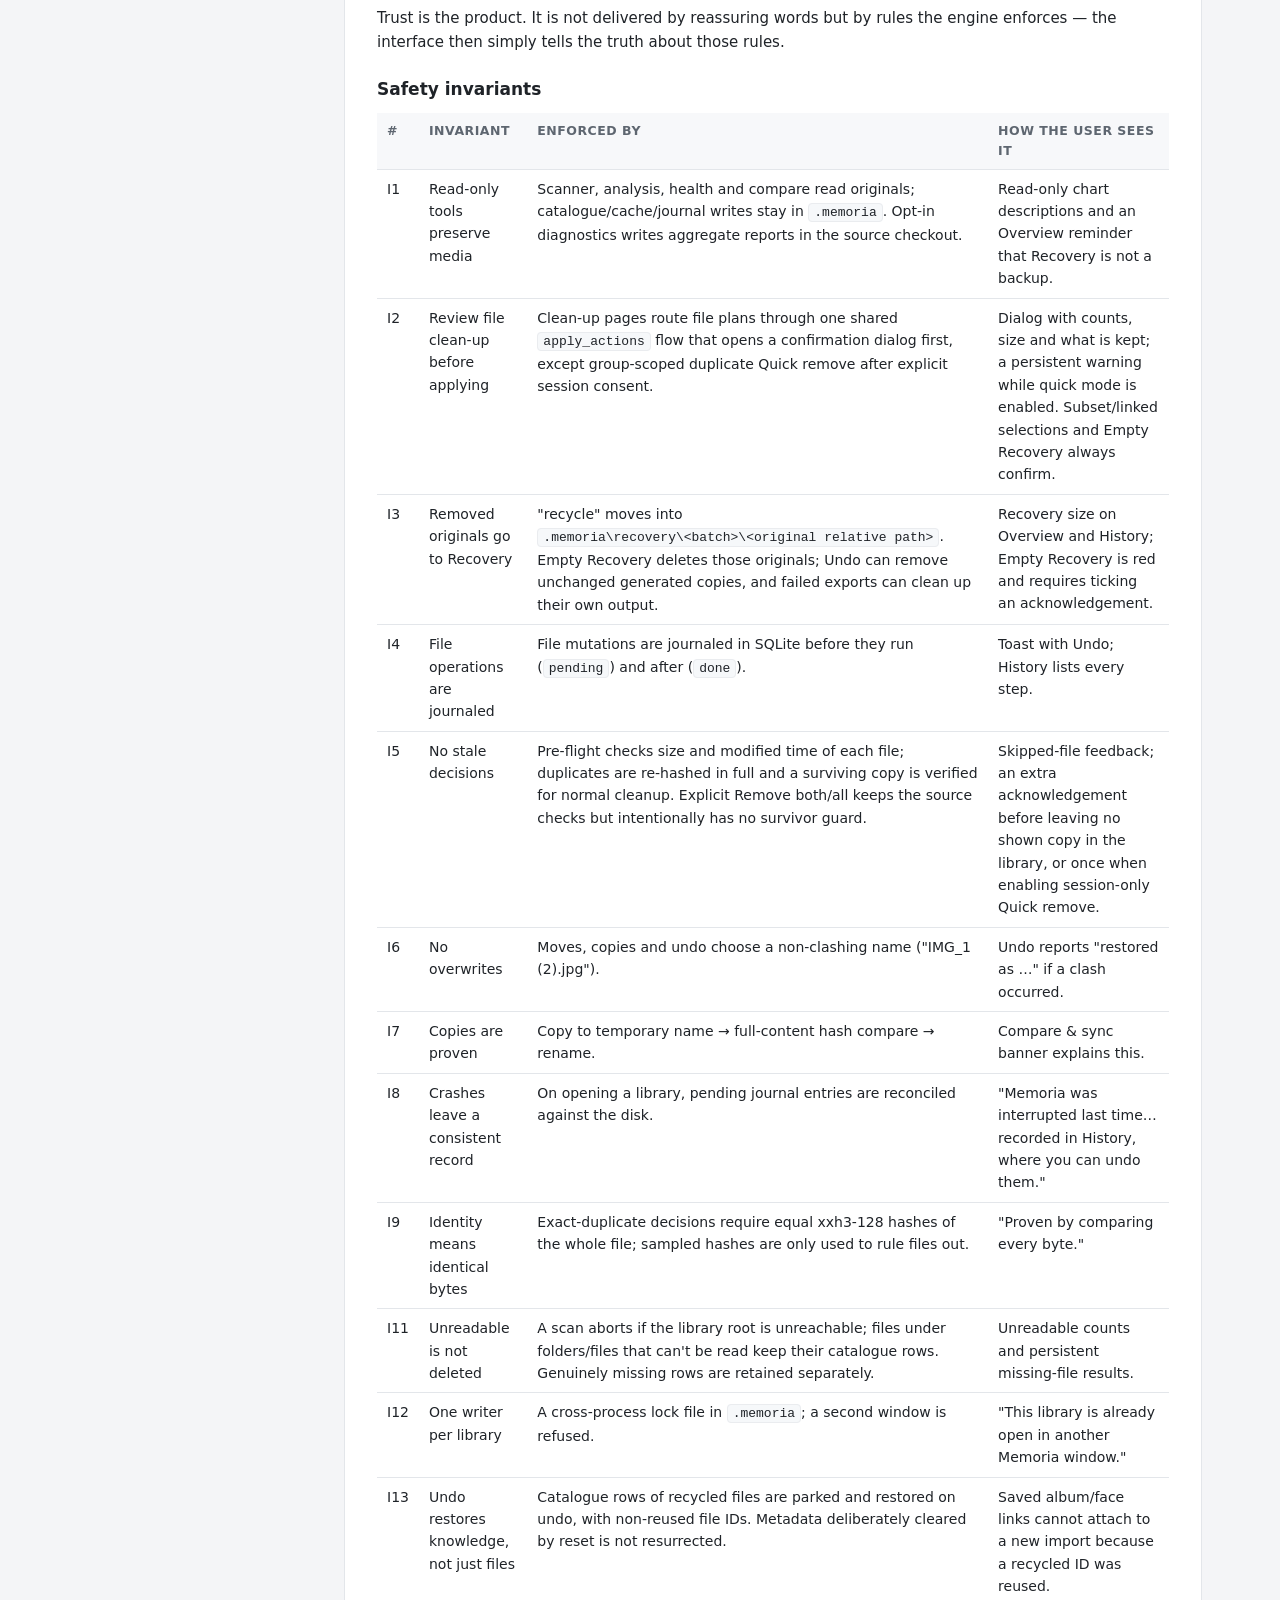
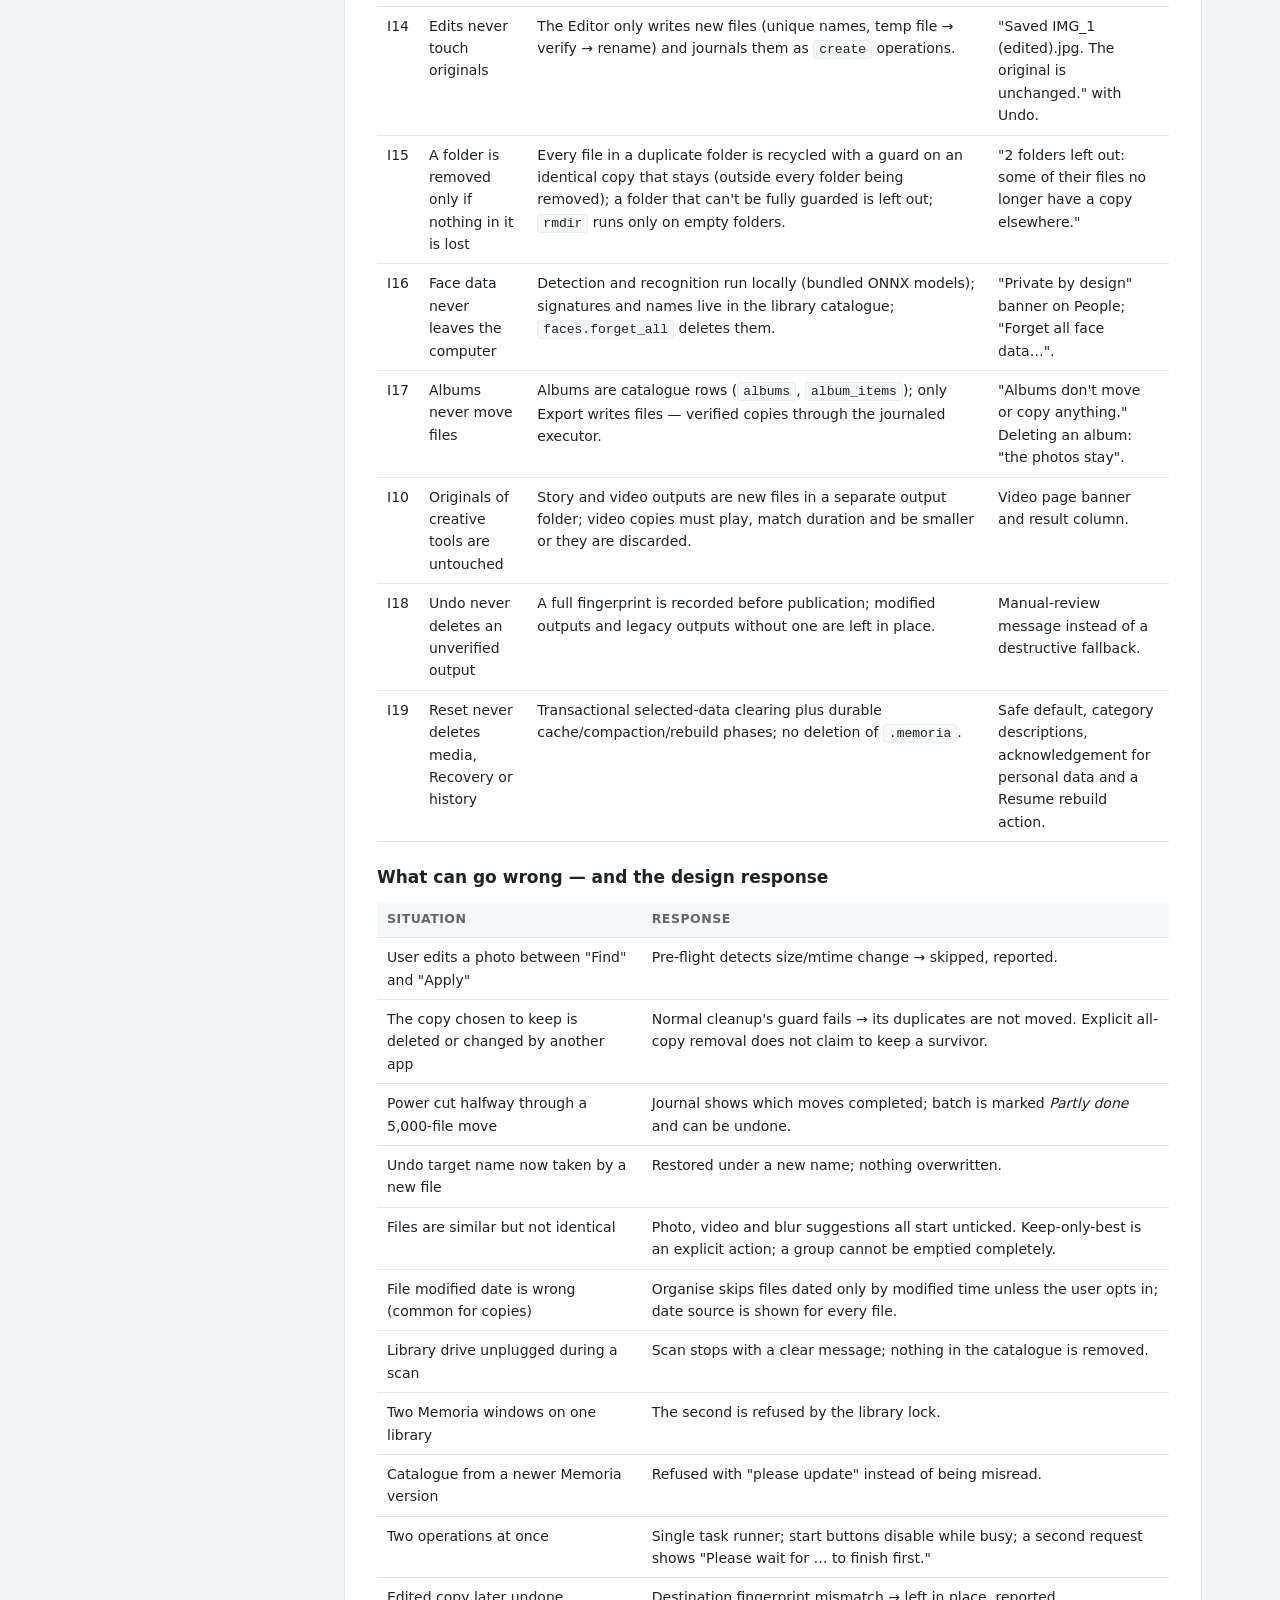
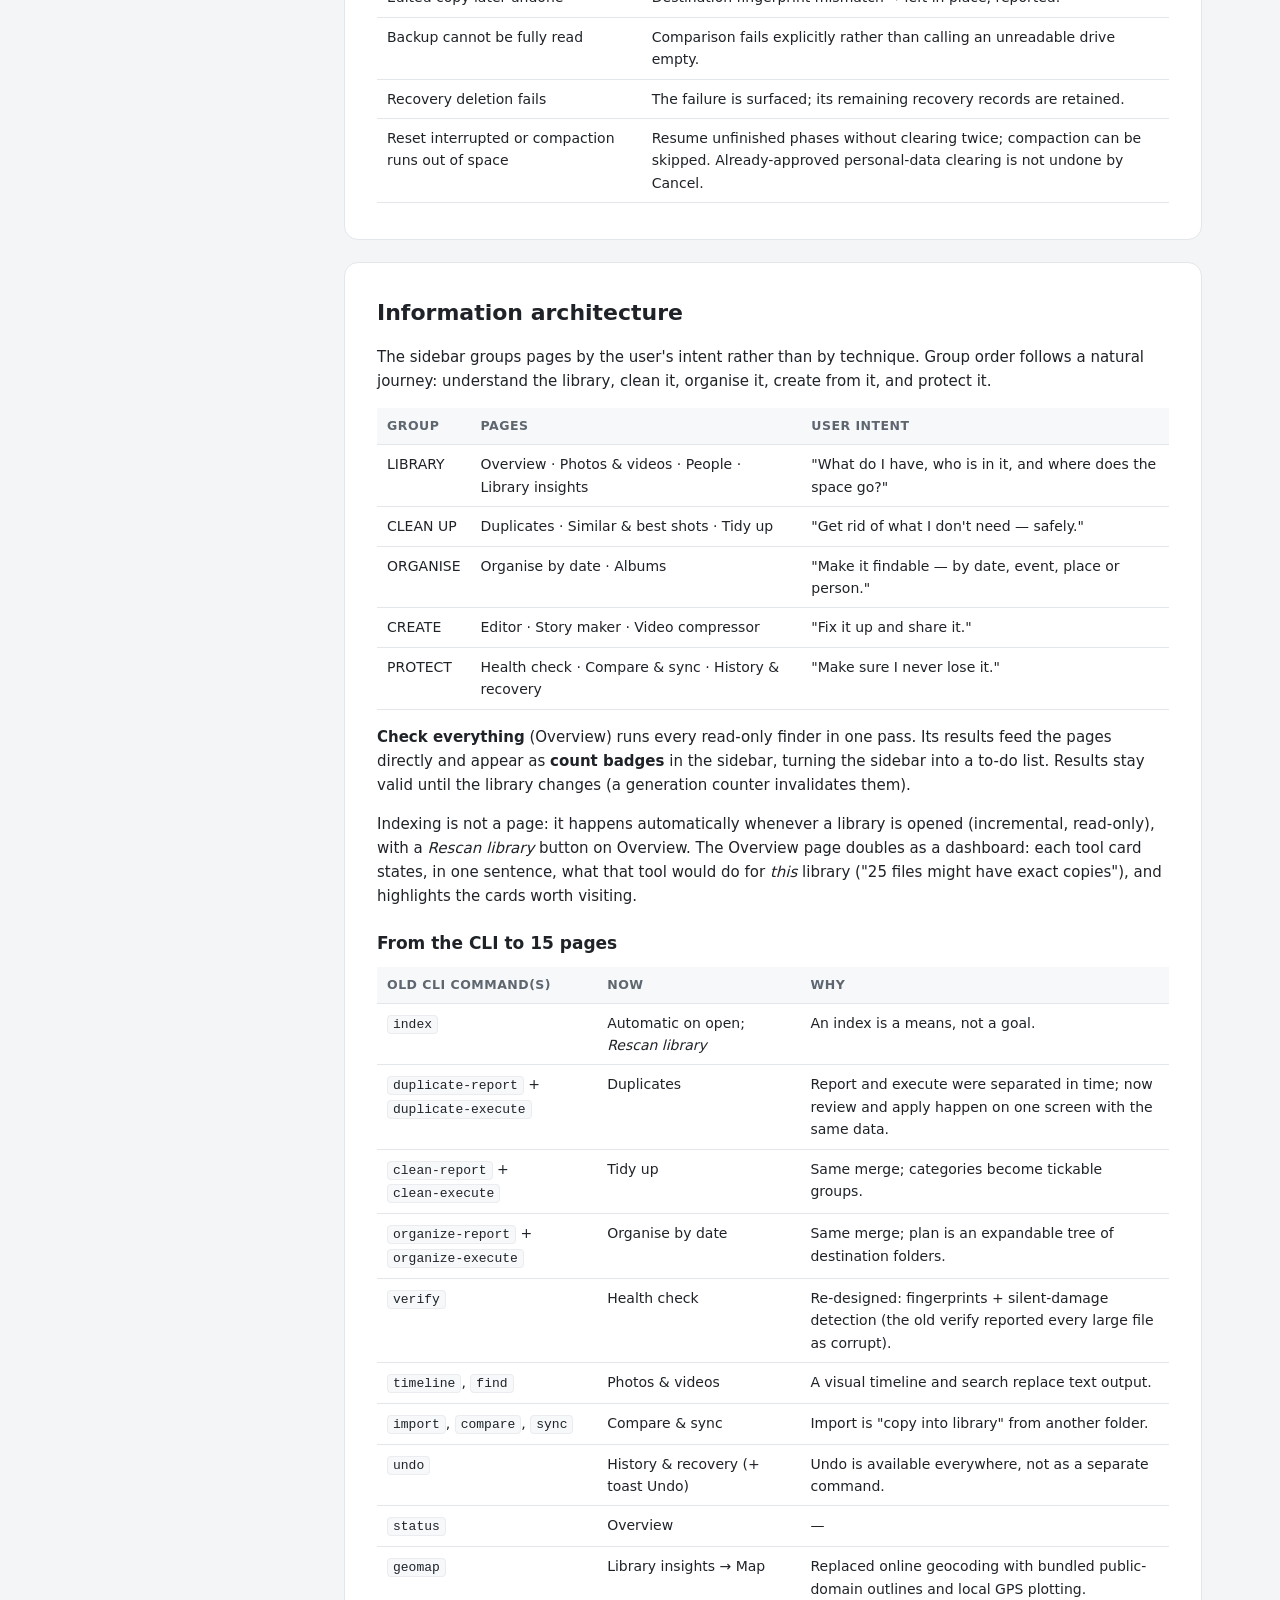
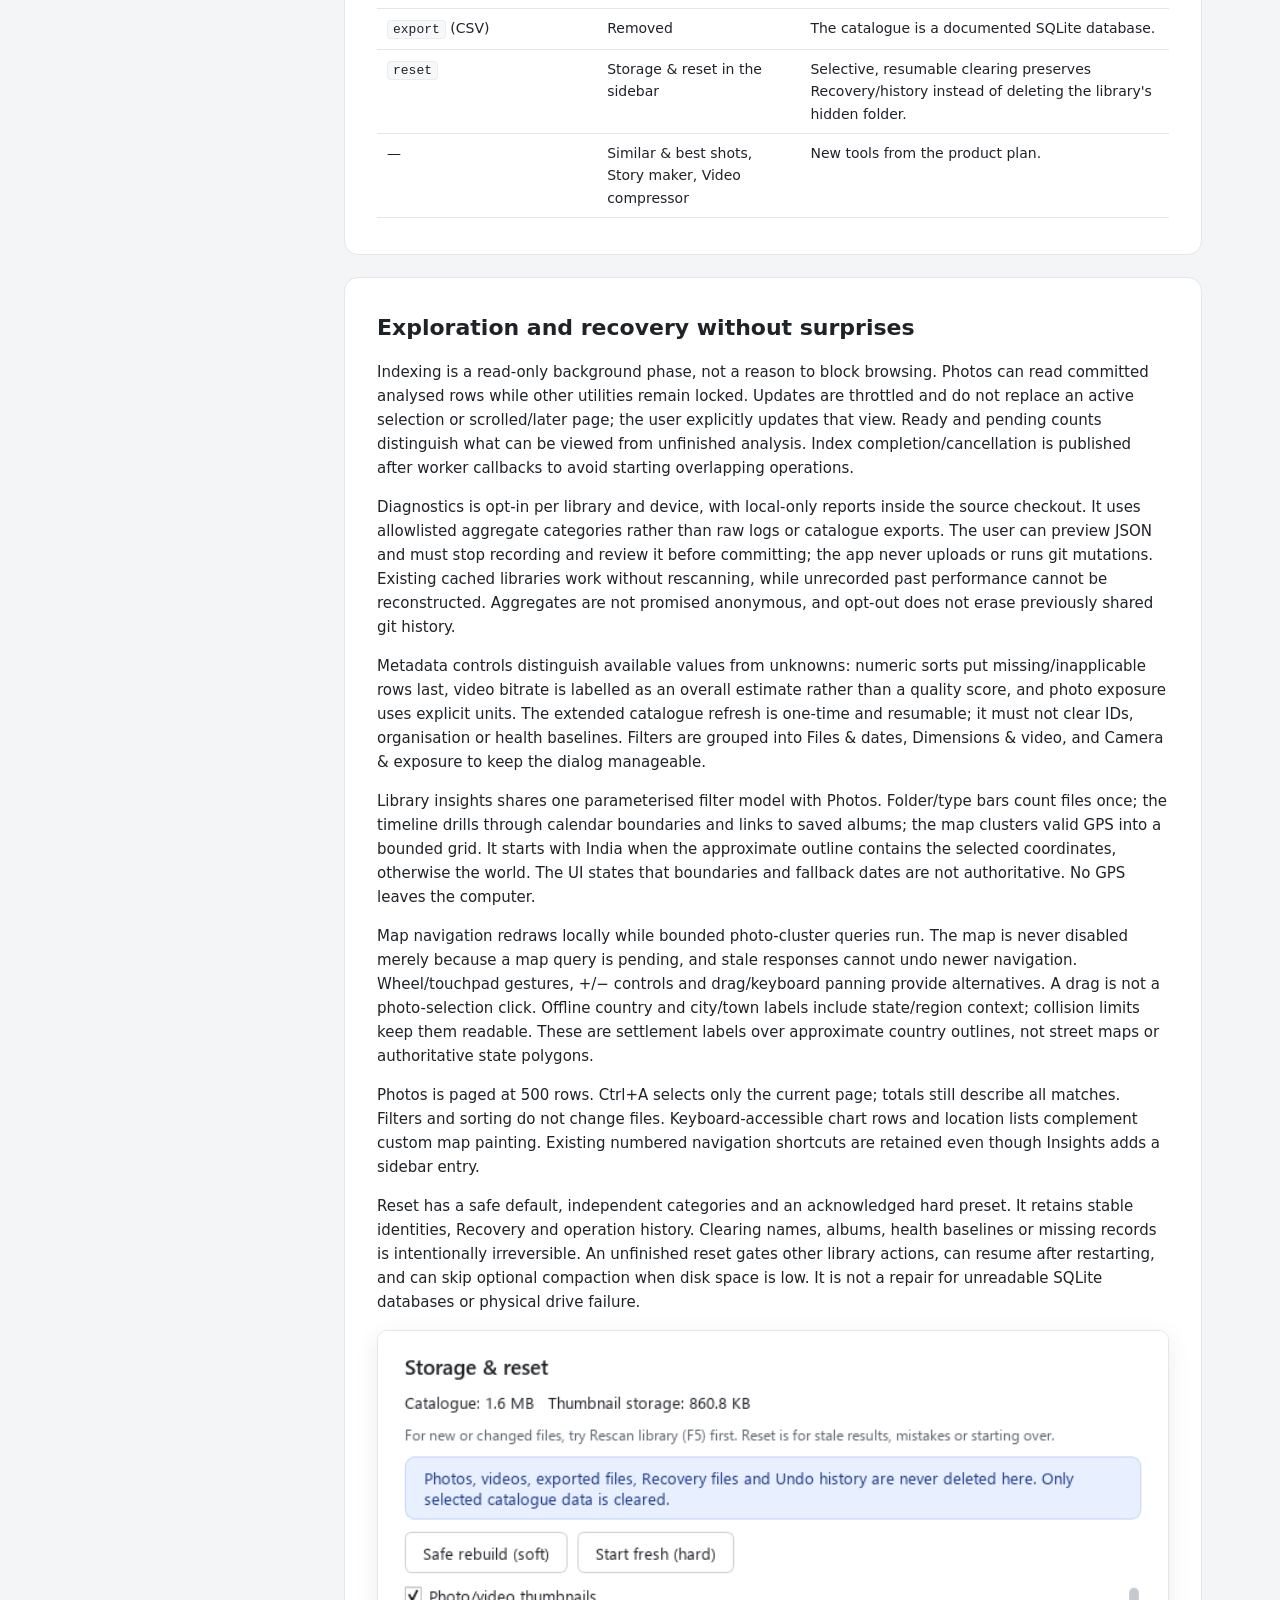
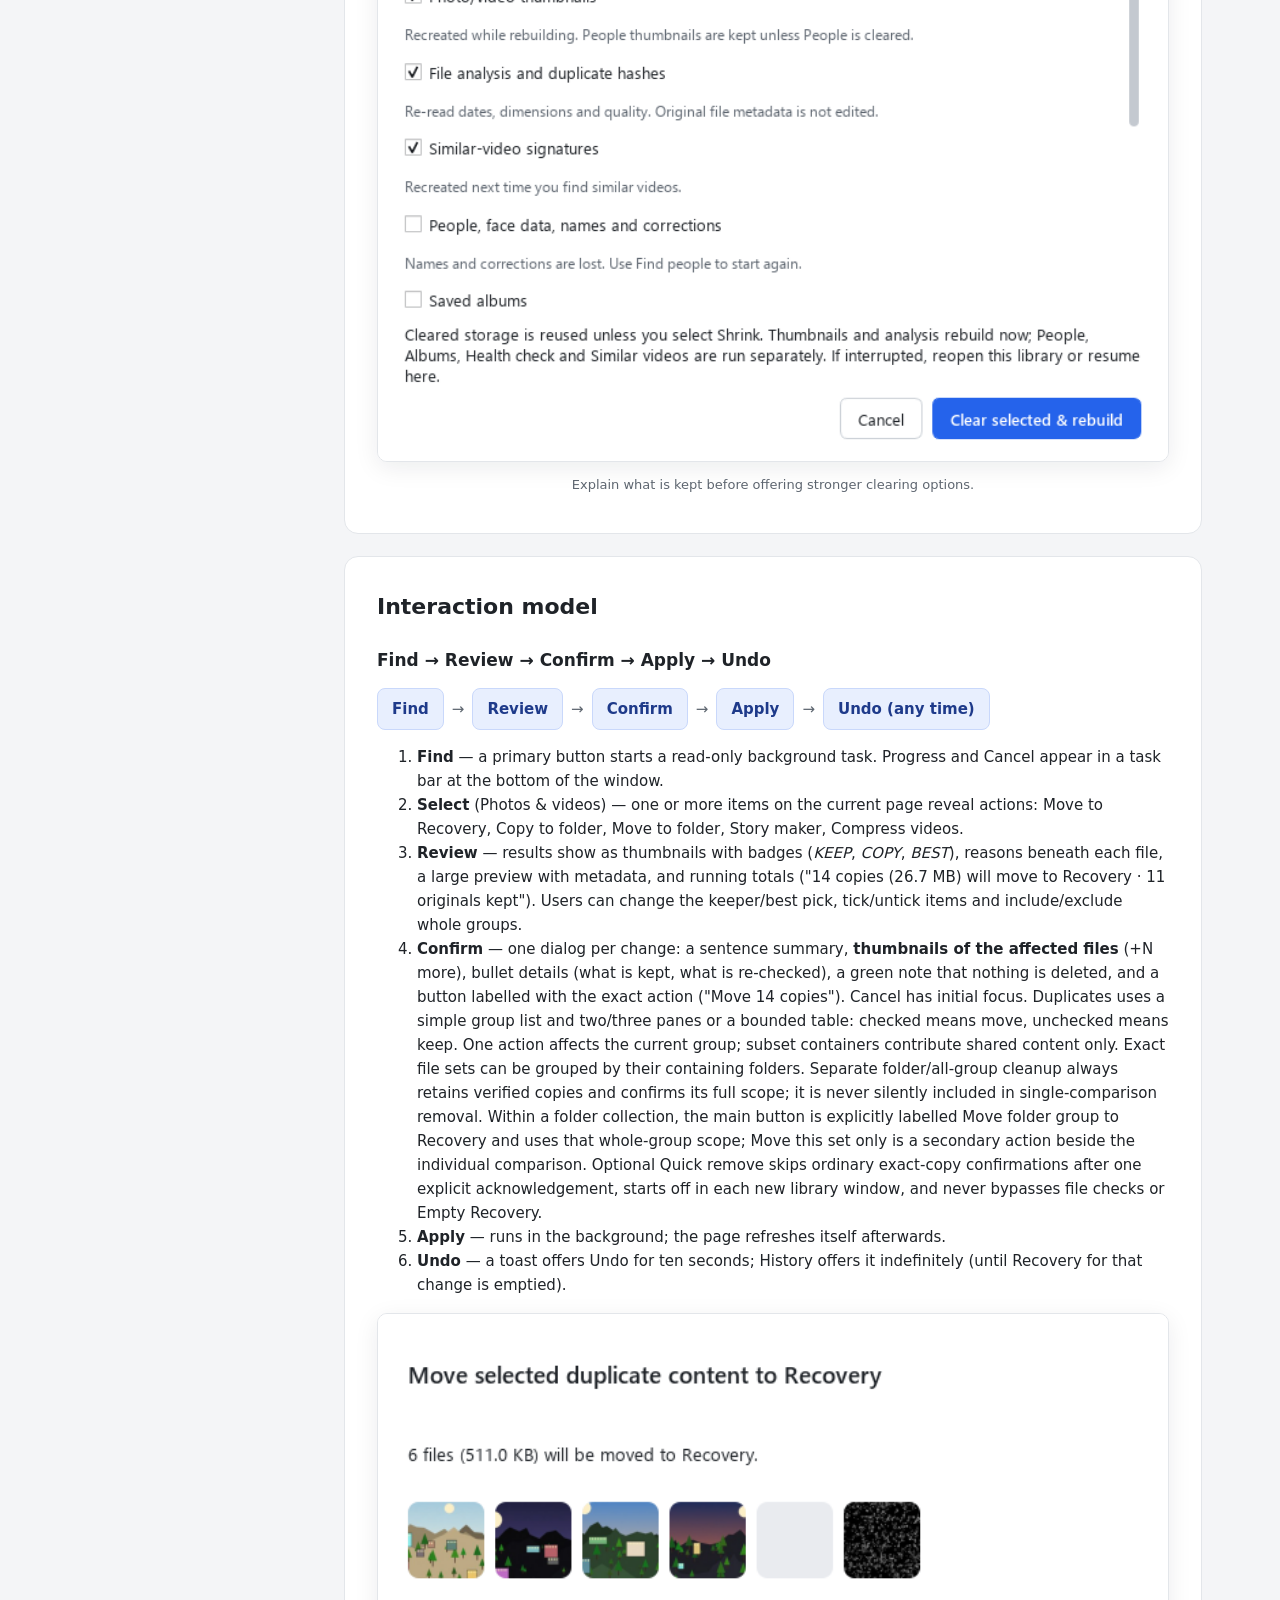
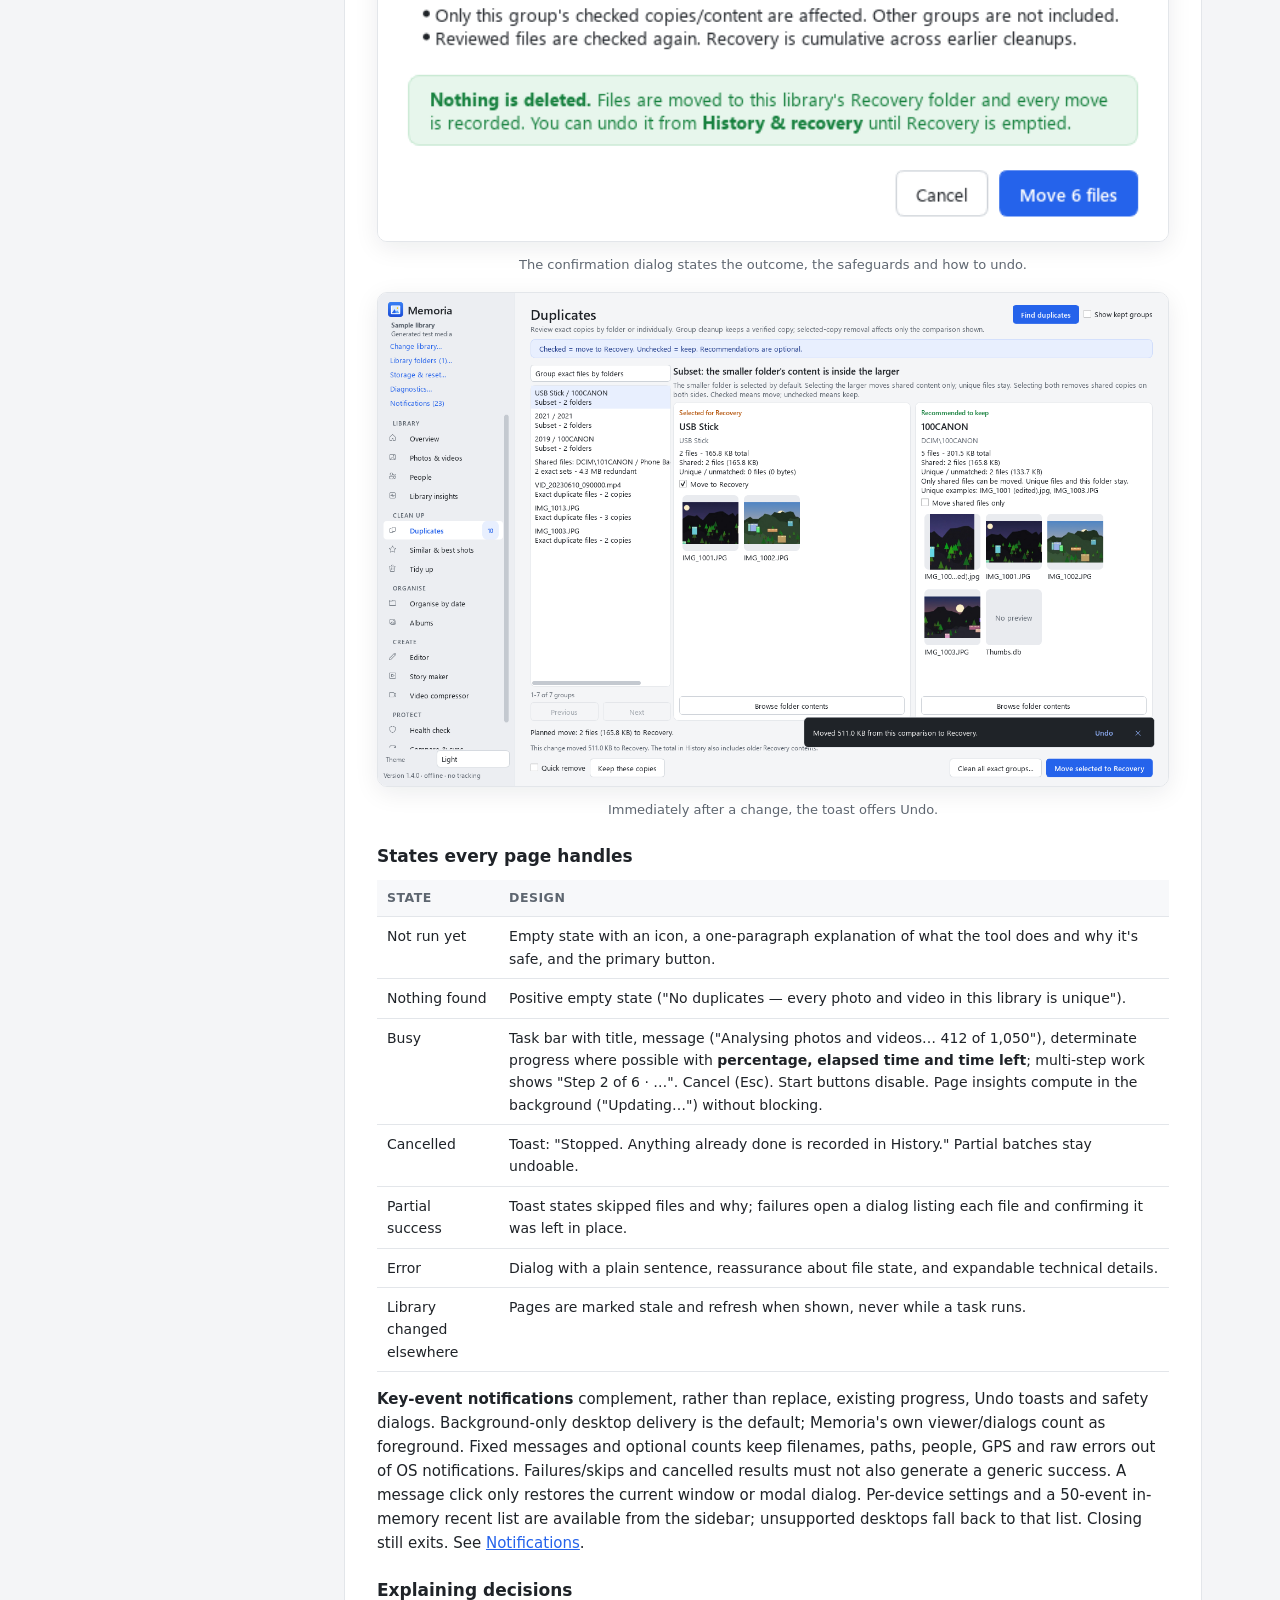
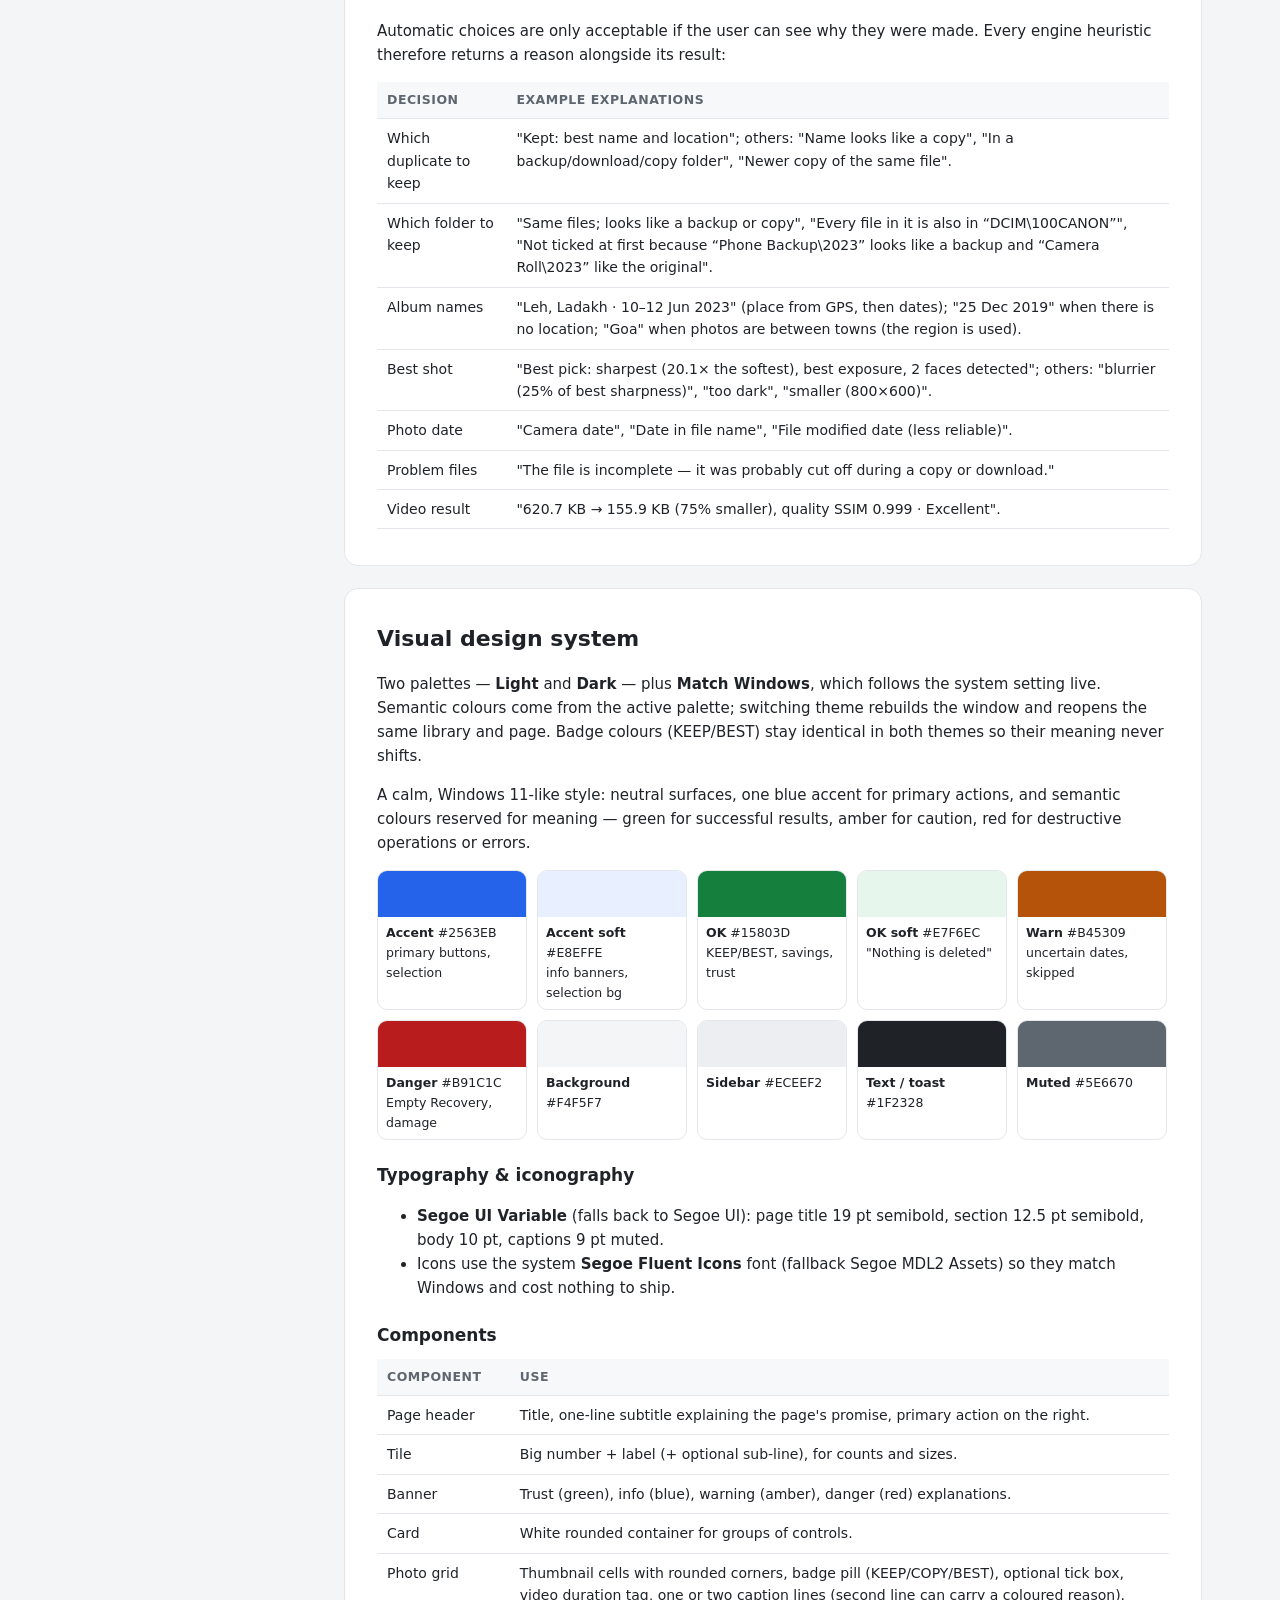
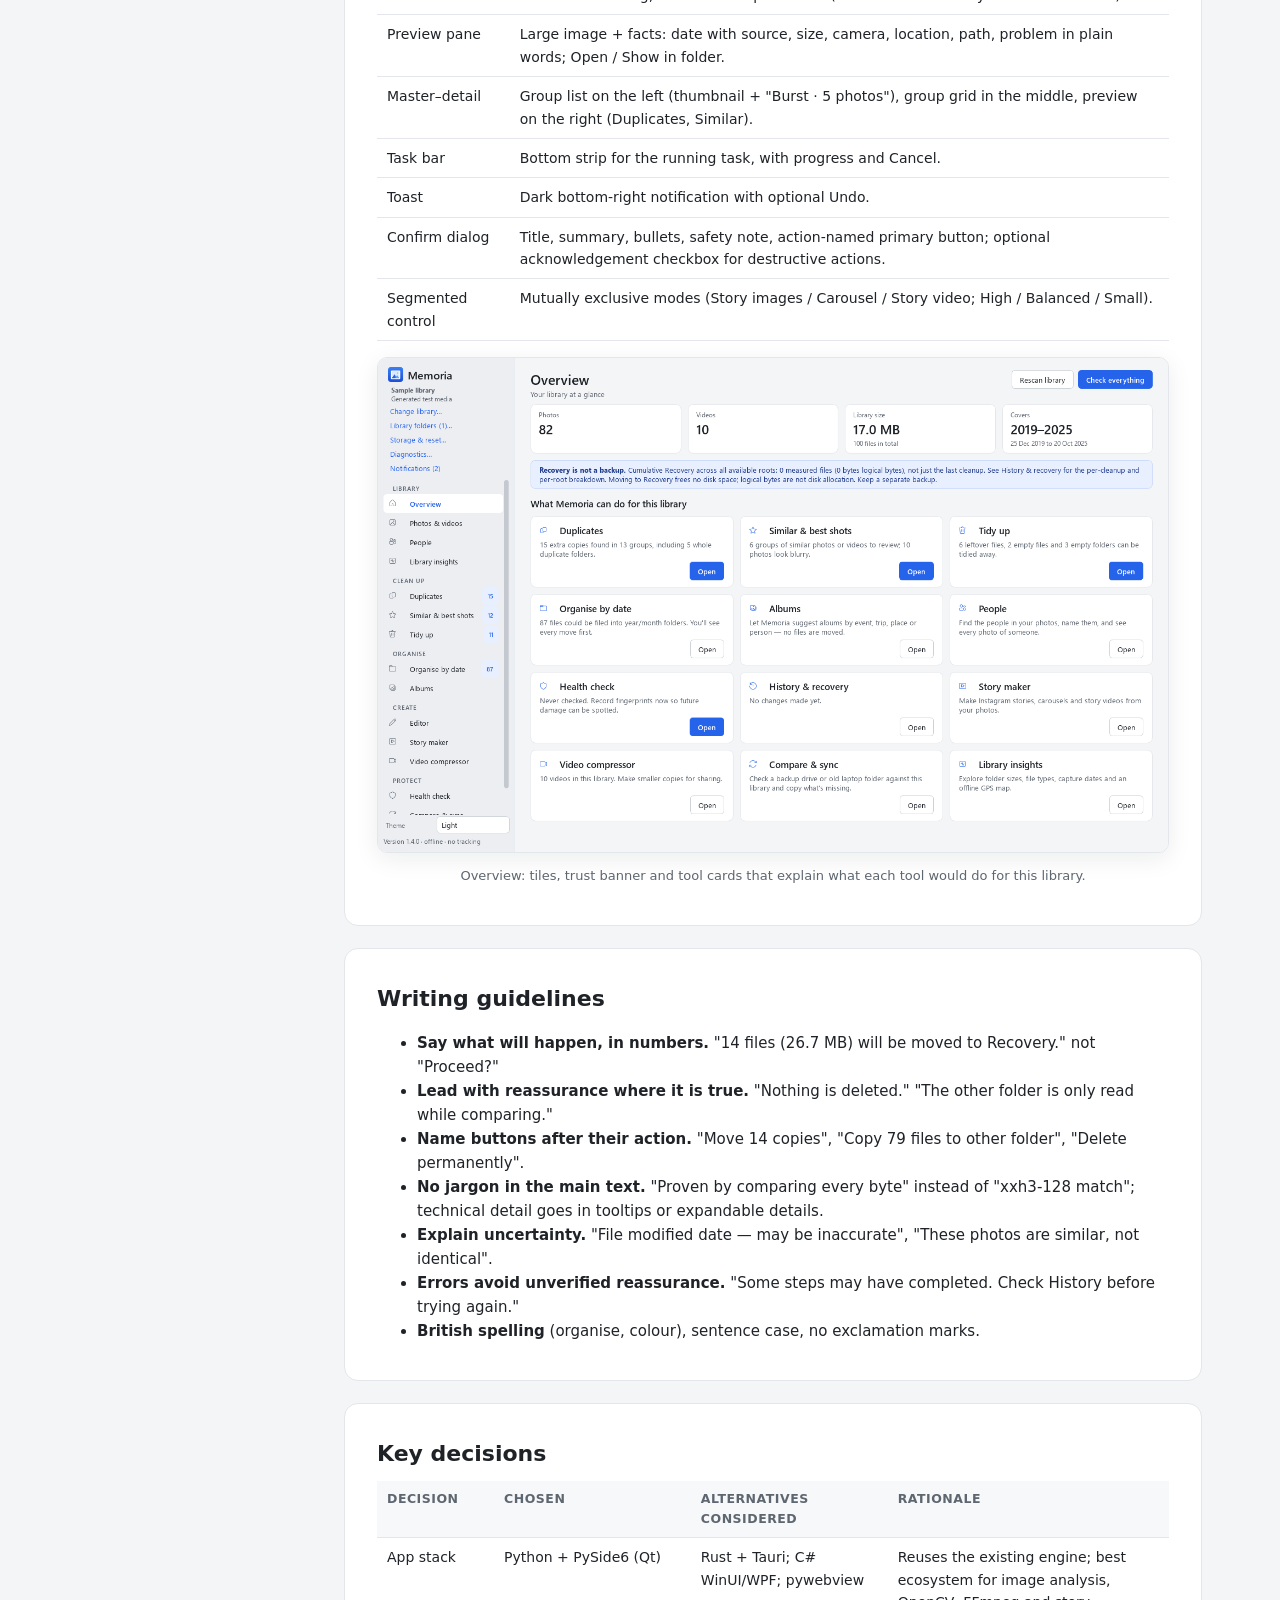
==== commit 67616481: "Make the primary duplicate action process the selected folder group Dispatch the main action to conf" ====
--- a/docs/design.html
+++ b/docs/design.html
@@ -322,6 +322,8 @@
       unchecked means keep. One action affects the current group; subset containers contribute shared content only.
       Exact file sets can be grouped by their containing folders. Separate folder/all-group cleanup always retains
       verified copies and confirms its full scope; it is never silently included in single-comparison removal.
+      Within a folder collection, the main button is explicitly labelled Move folder group to Recovery and uses
+      that whole-group scope; Move this set only is a secondary action beside the individual comparison.
       Optional Quick remove skips ordinary exact-copy confirmations after one explicit
       acknowledgement, starts off in each new library window, and never bypasses file checks or Empty Recovery.</li>
   <li><b>Apply</b> — runs in the background; the page refreshes itself afterwards.</li>
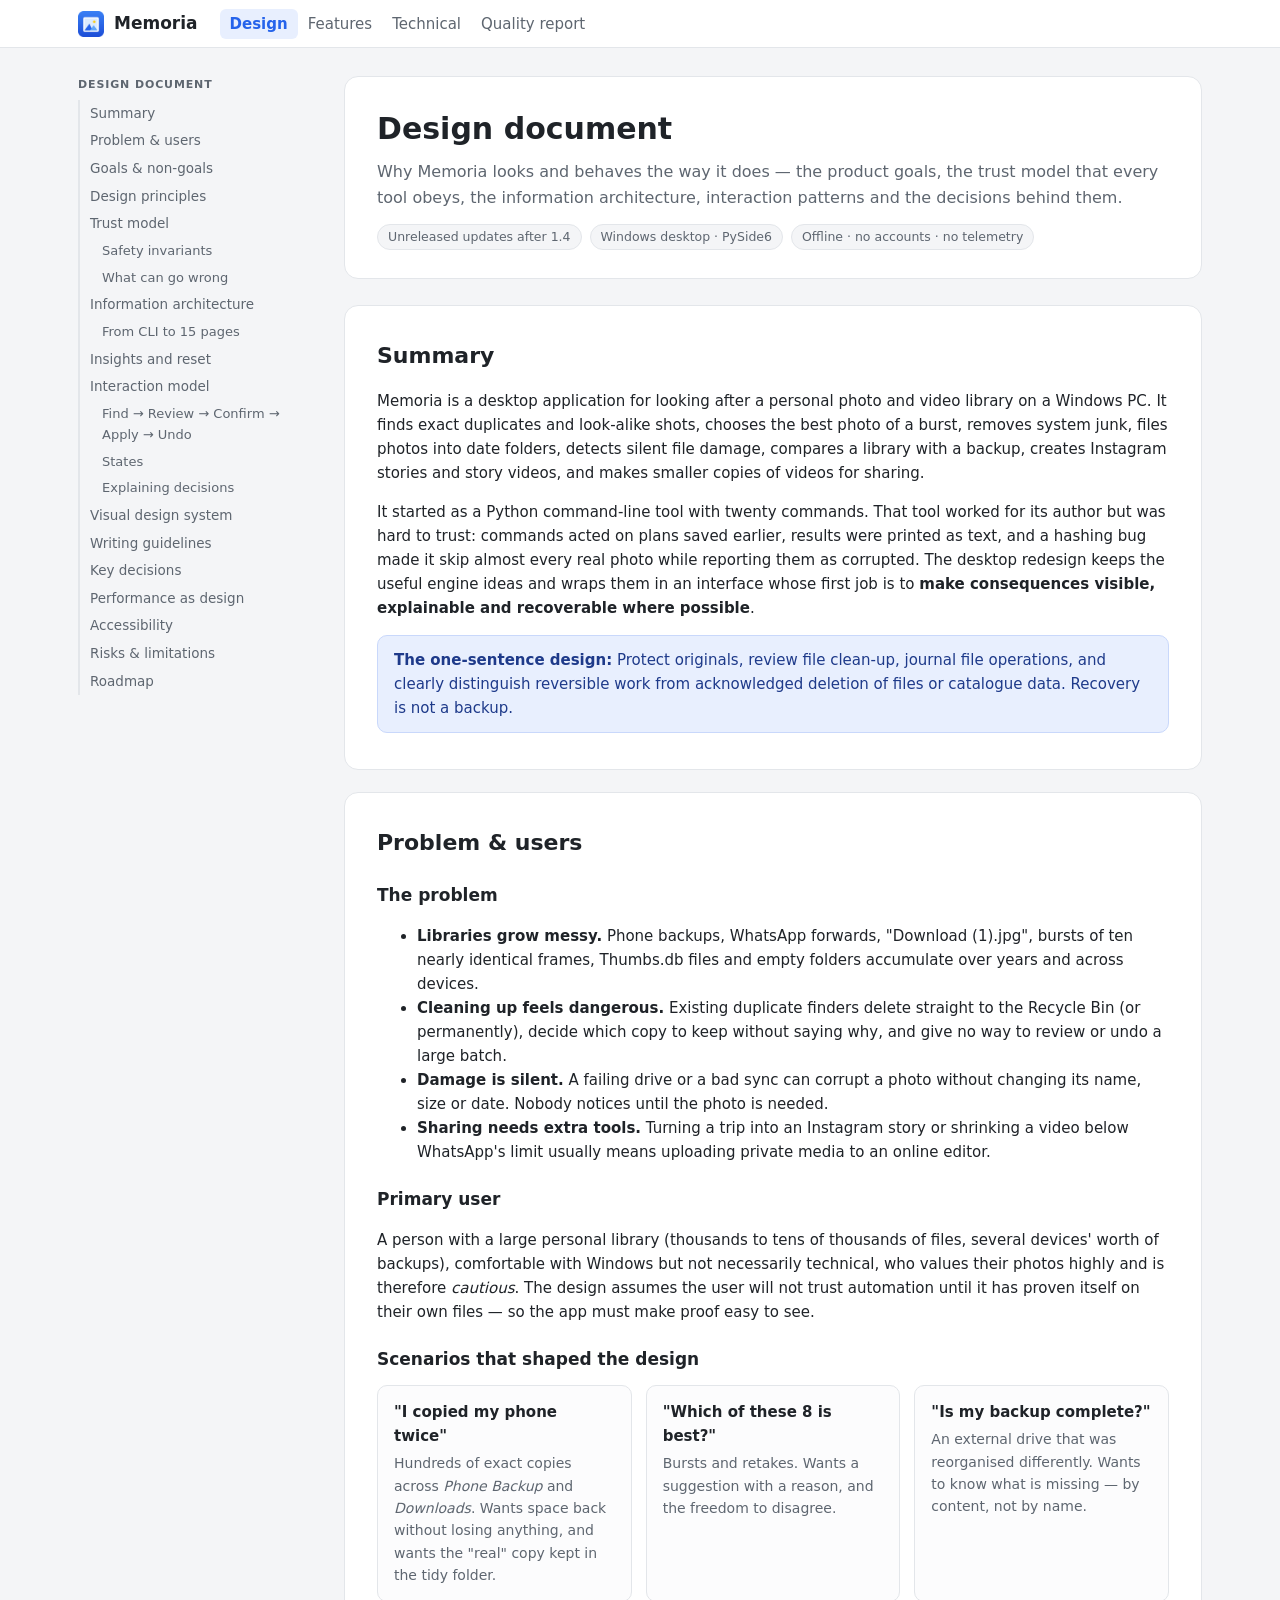
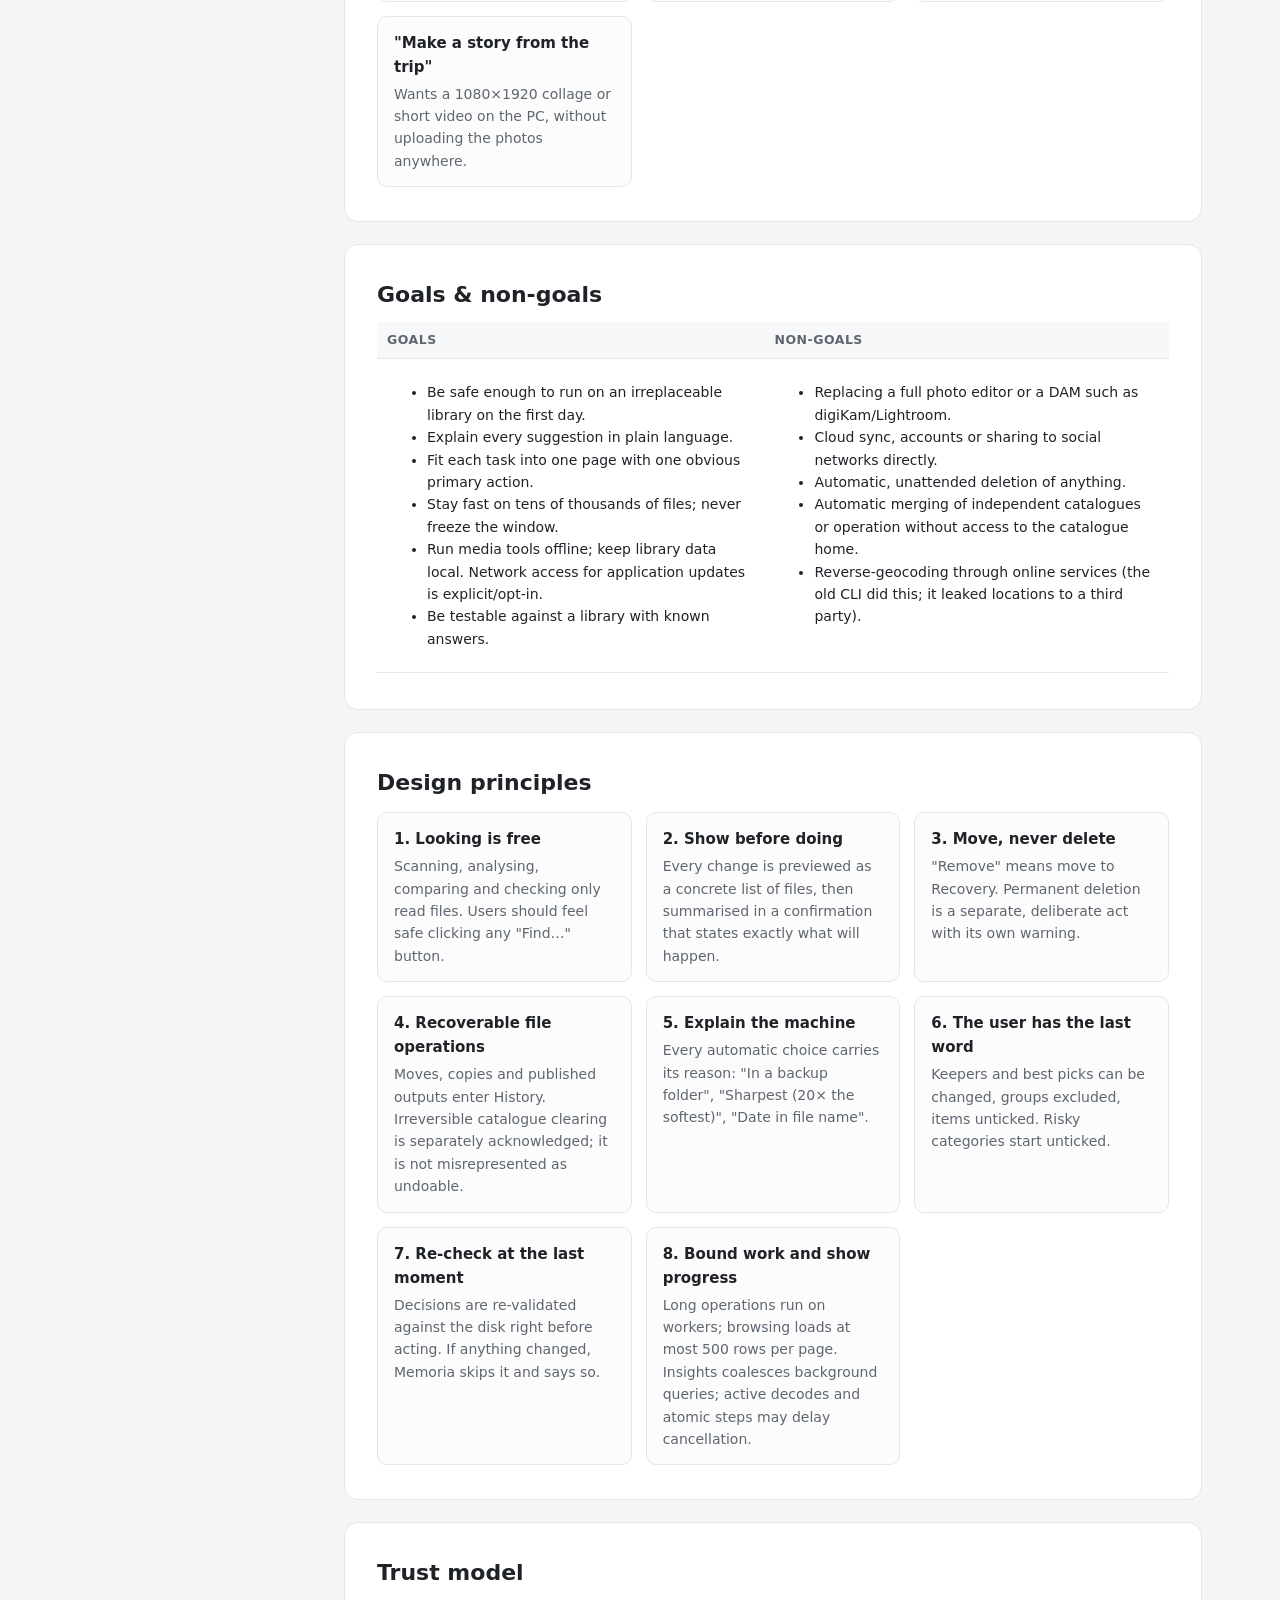
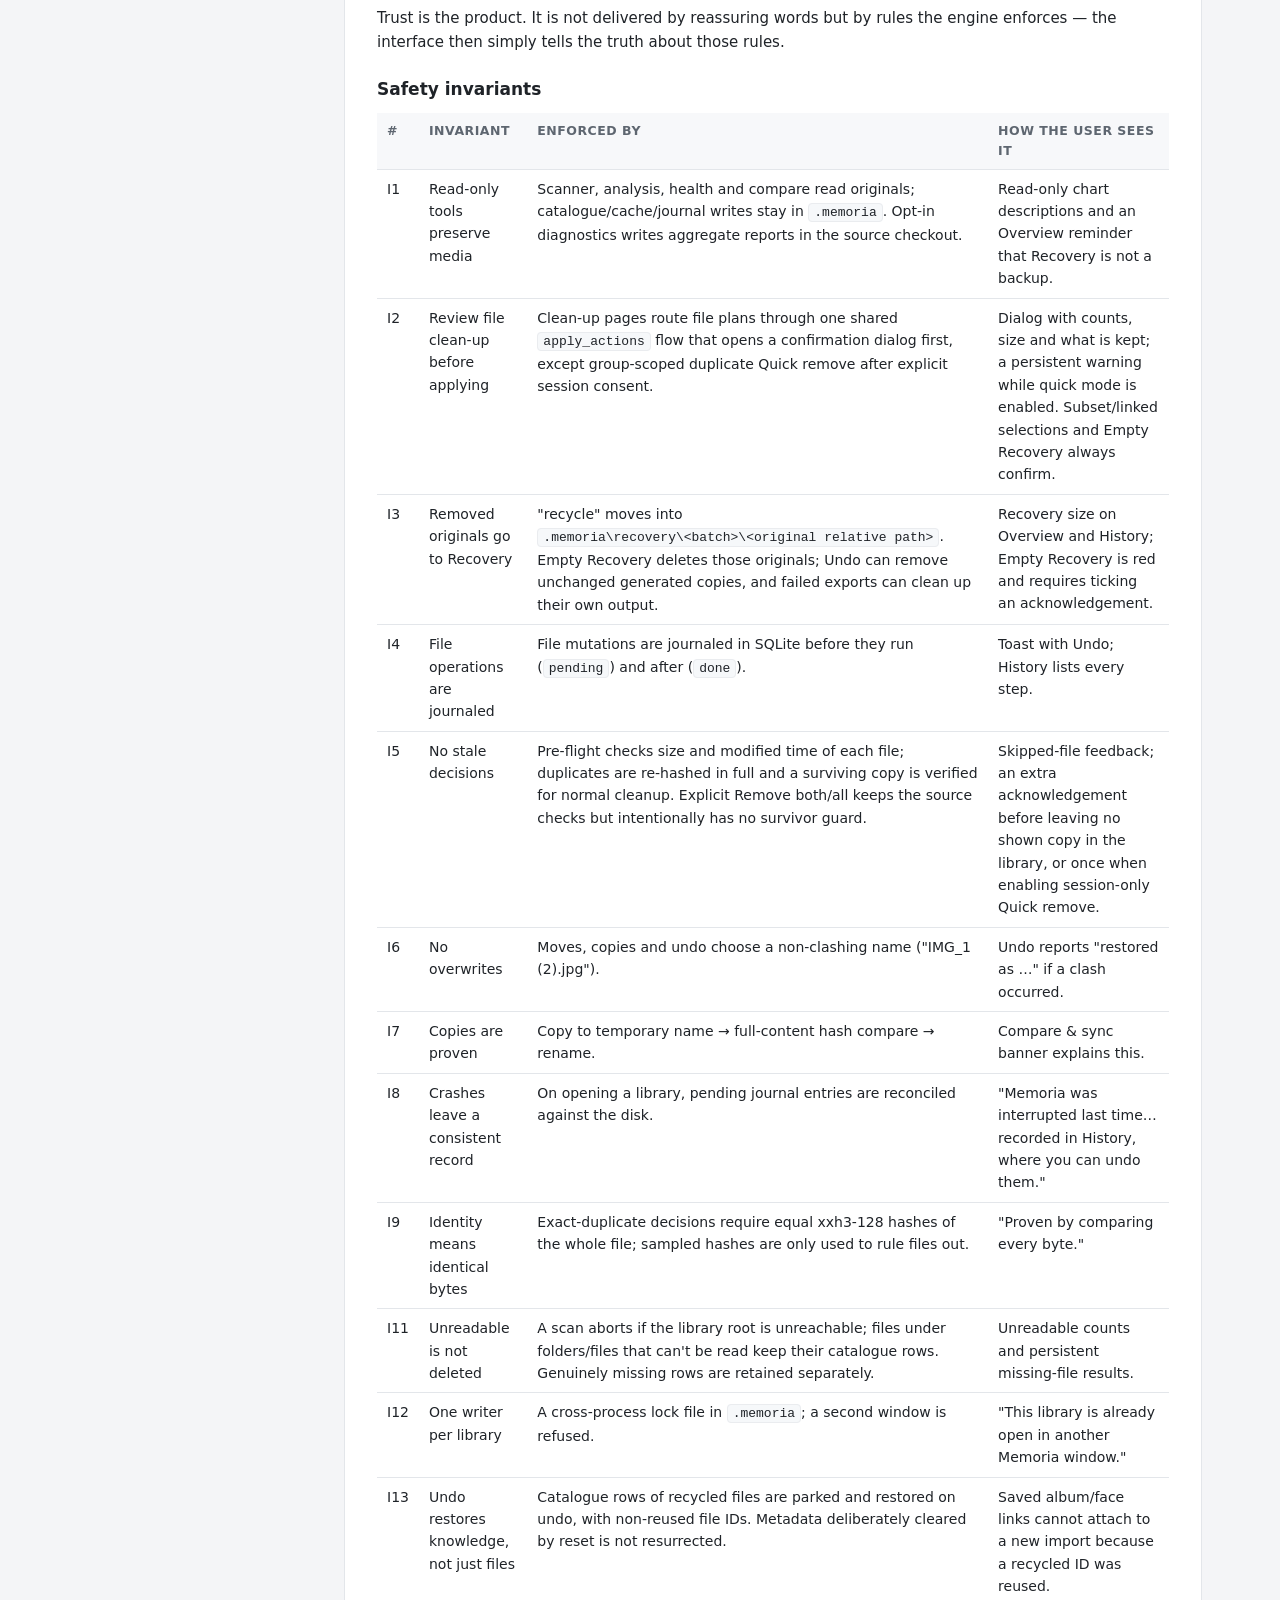
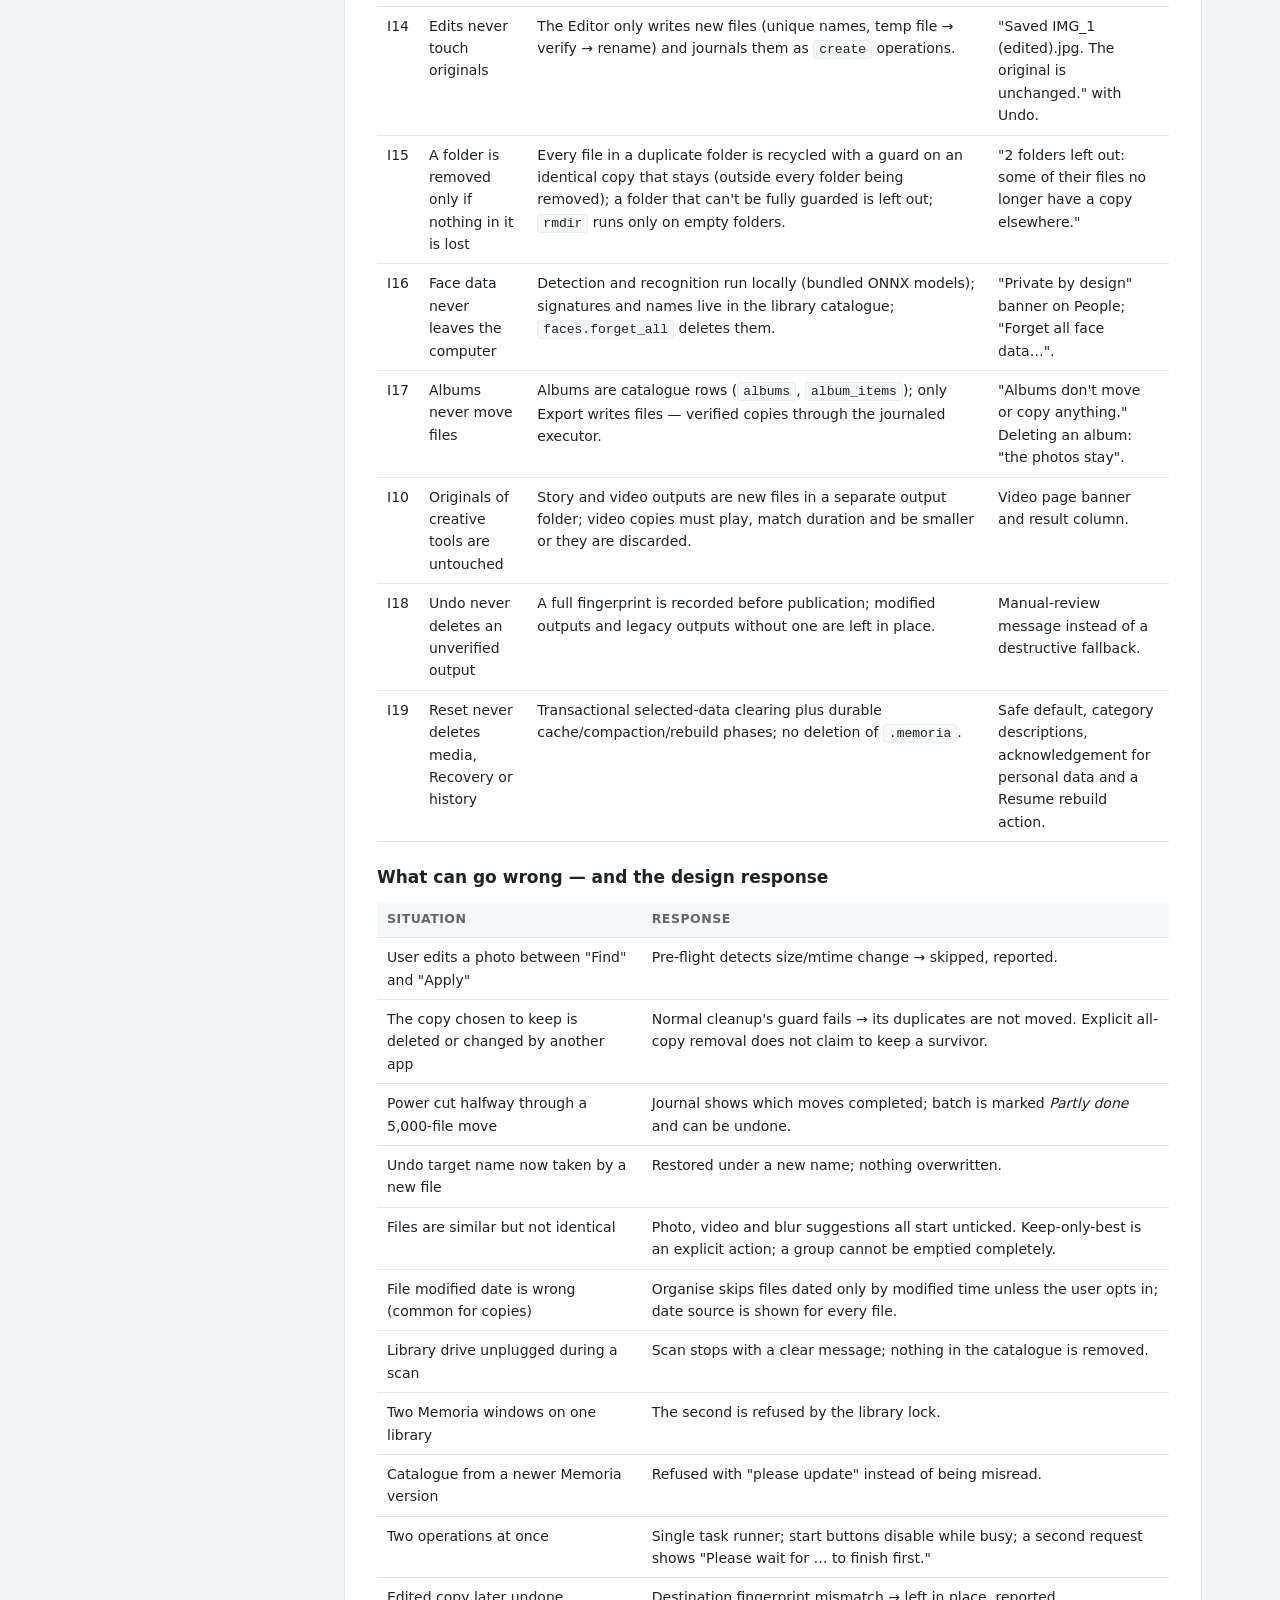
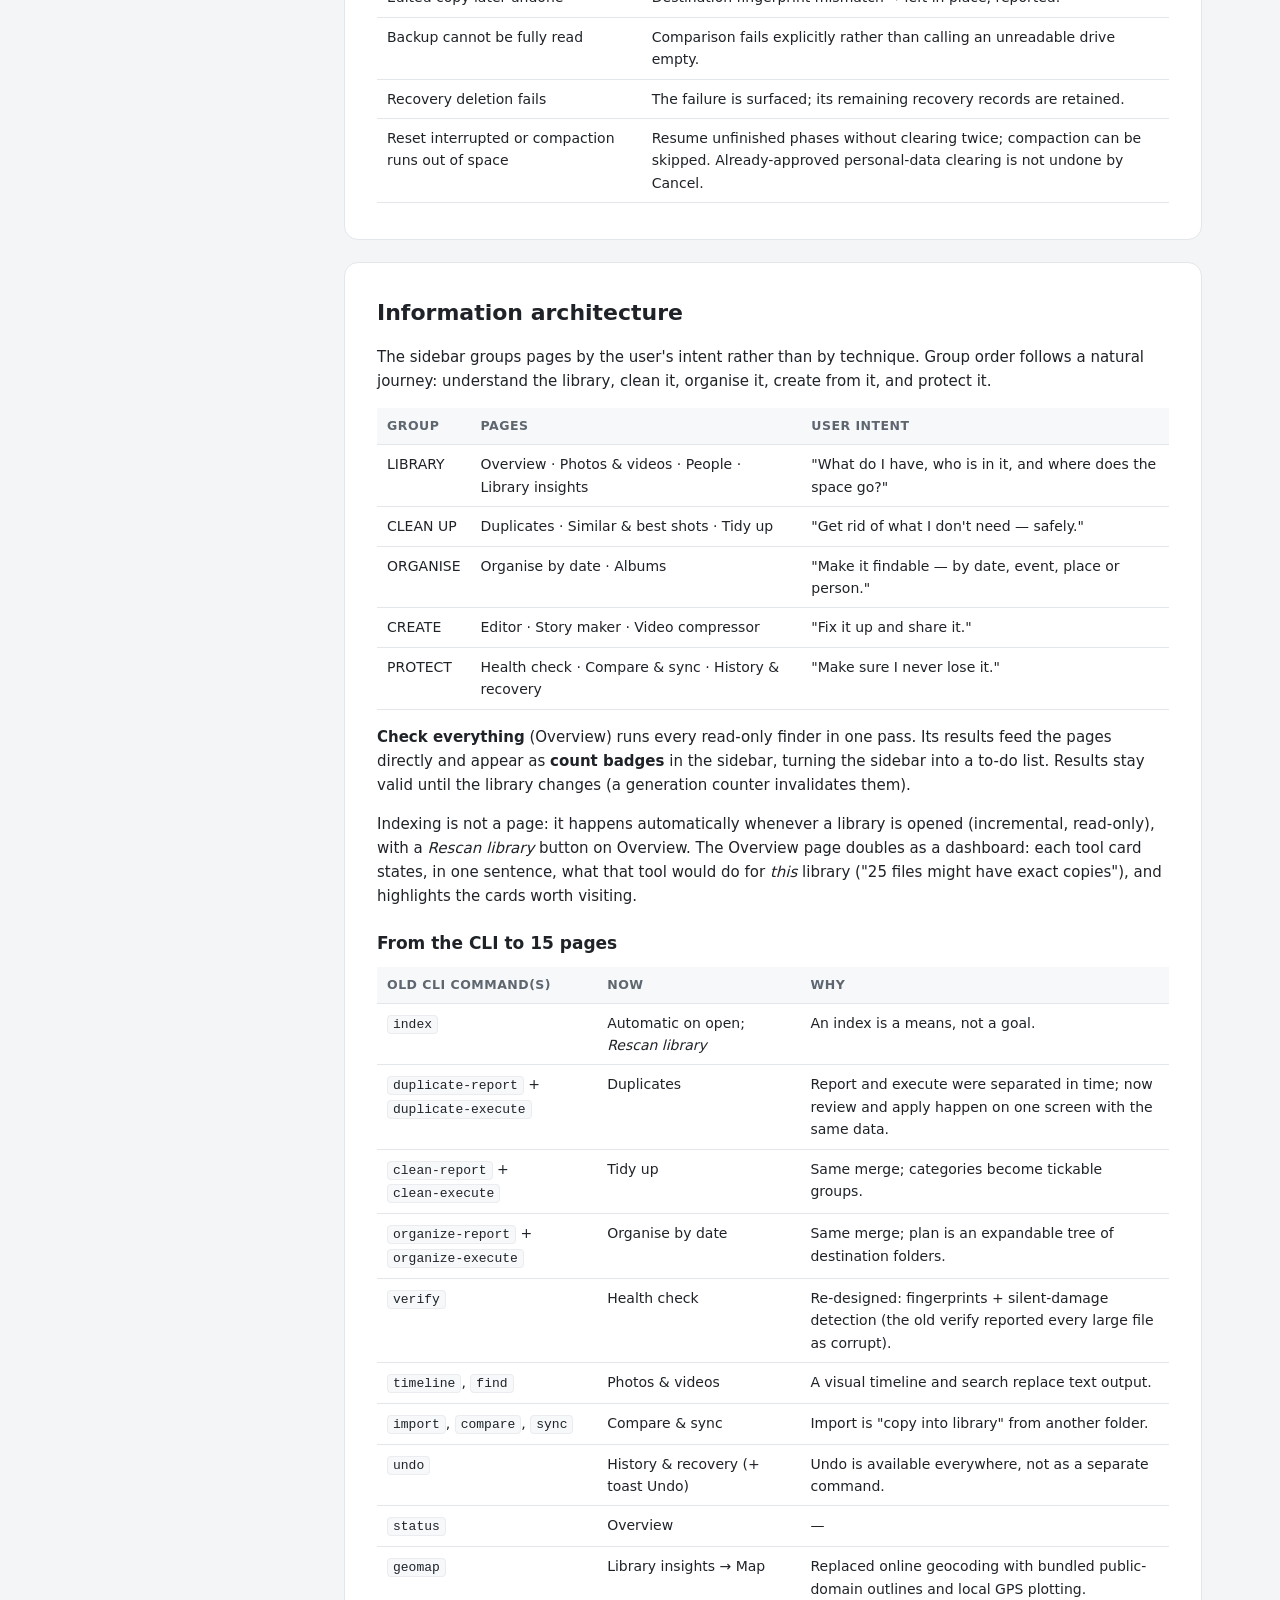
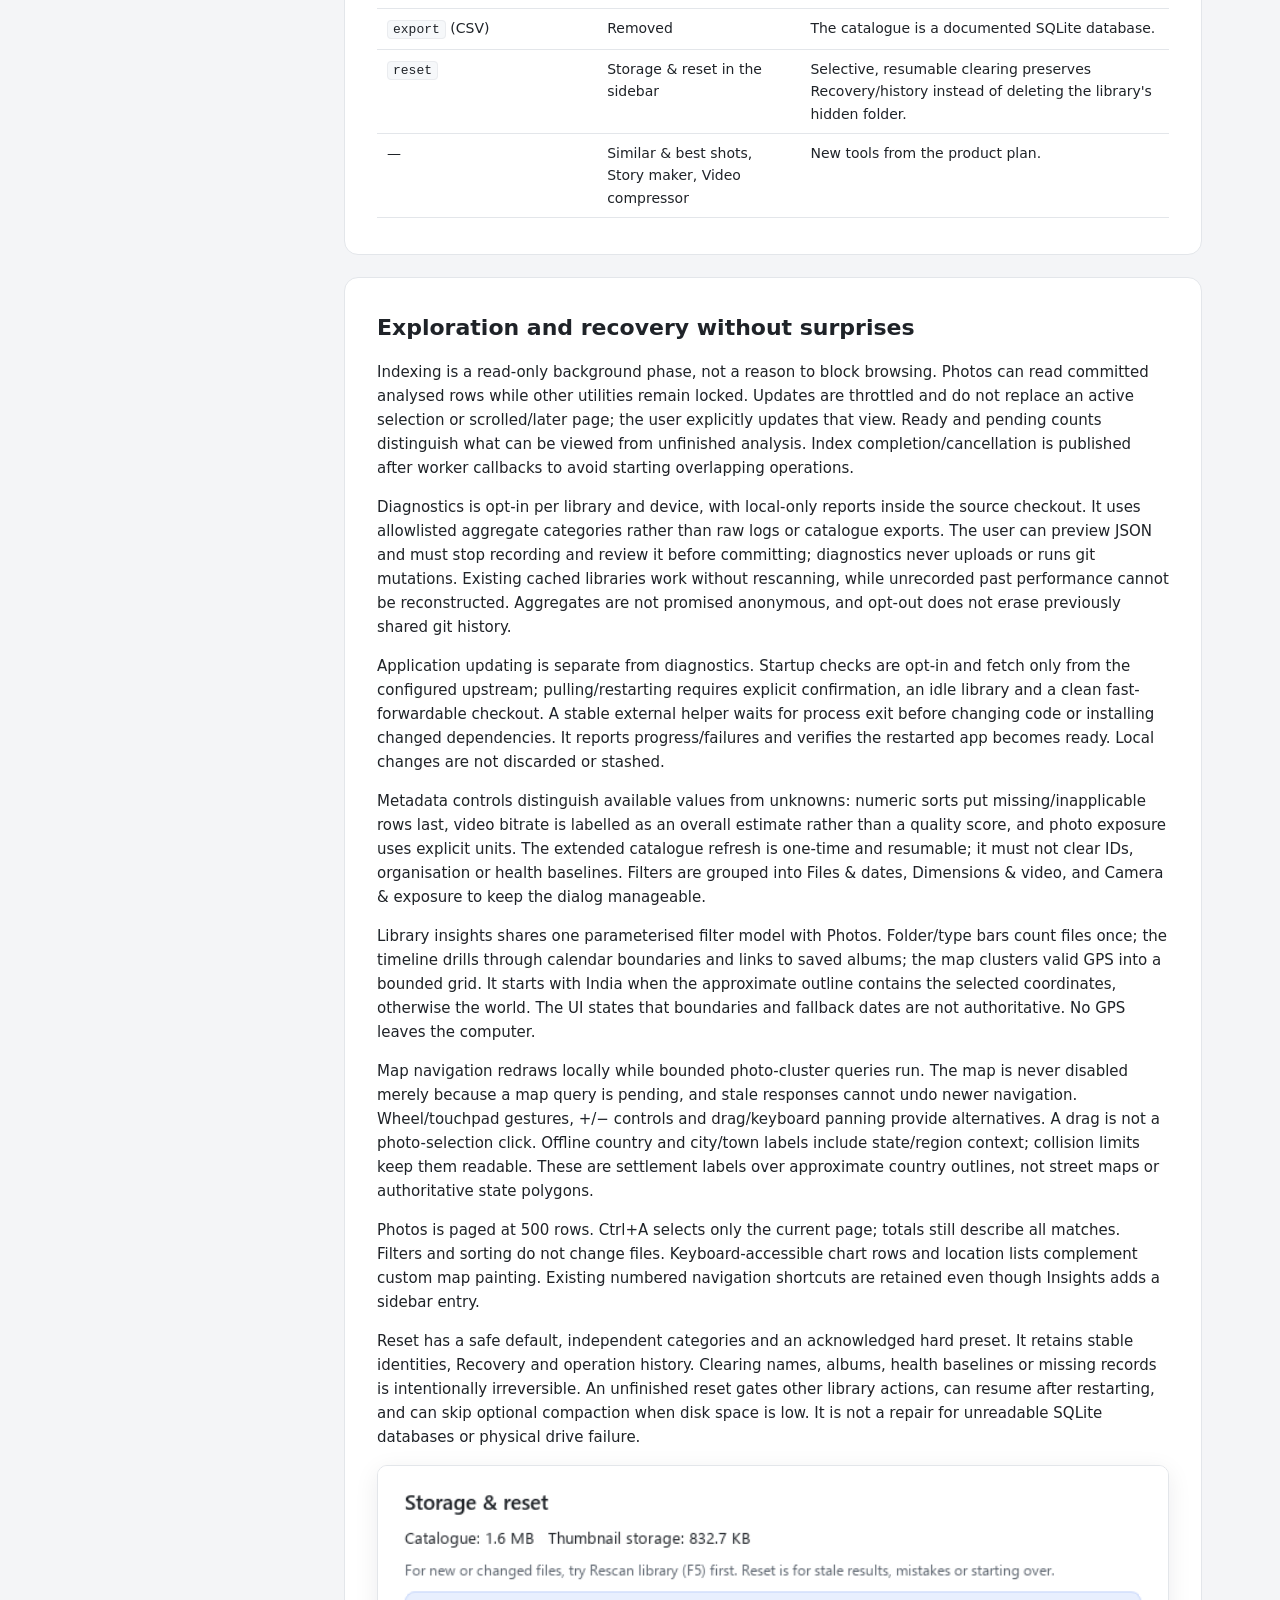
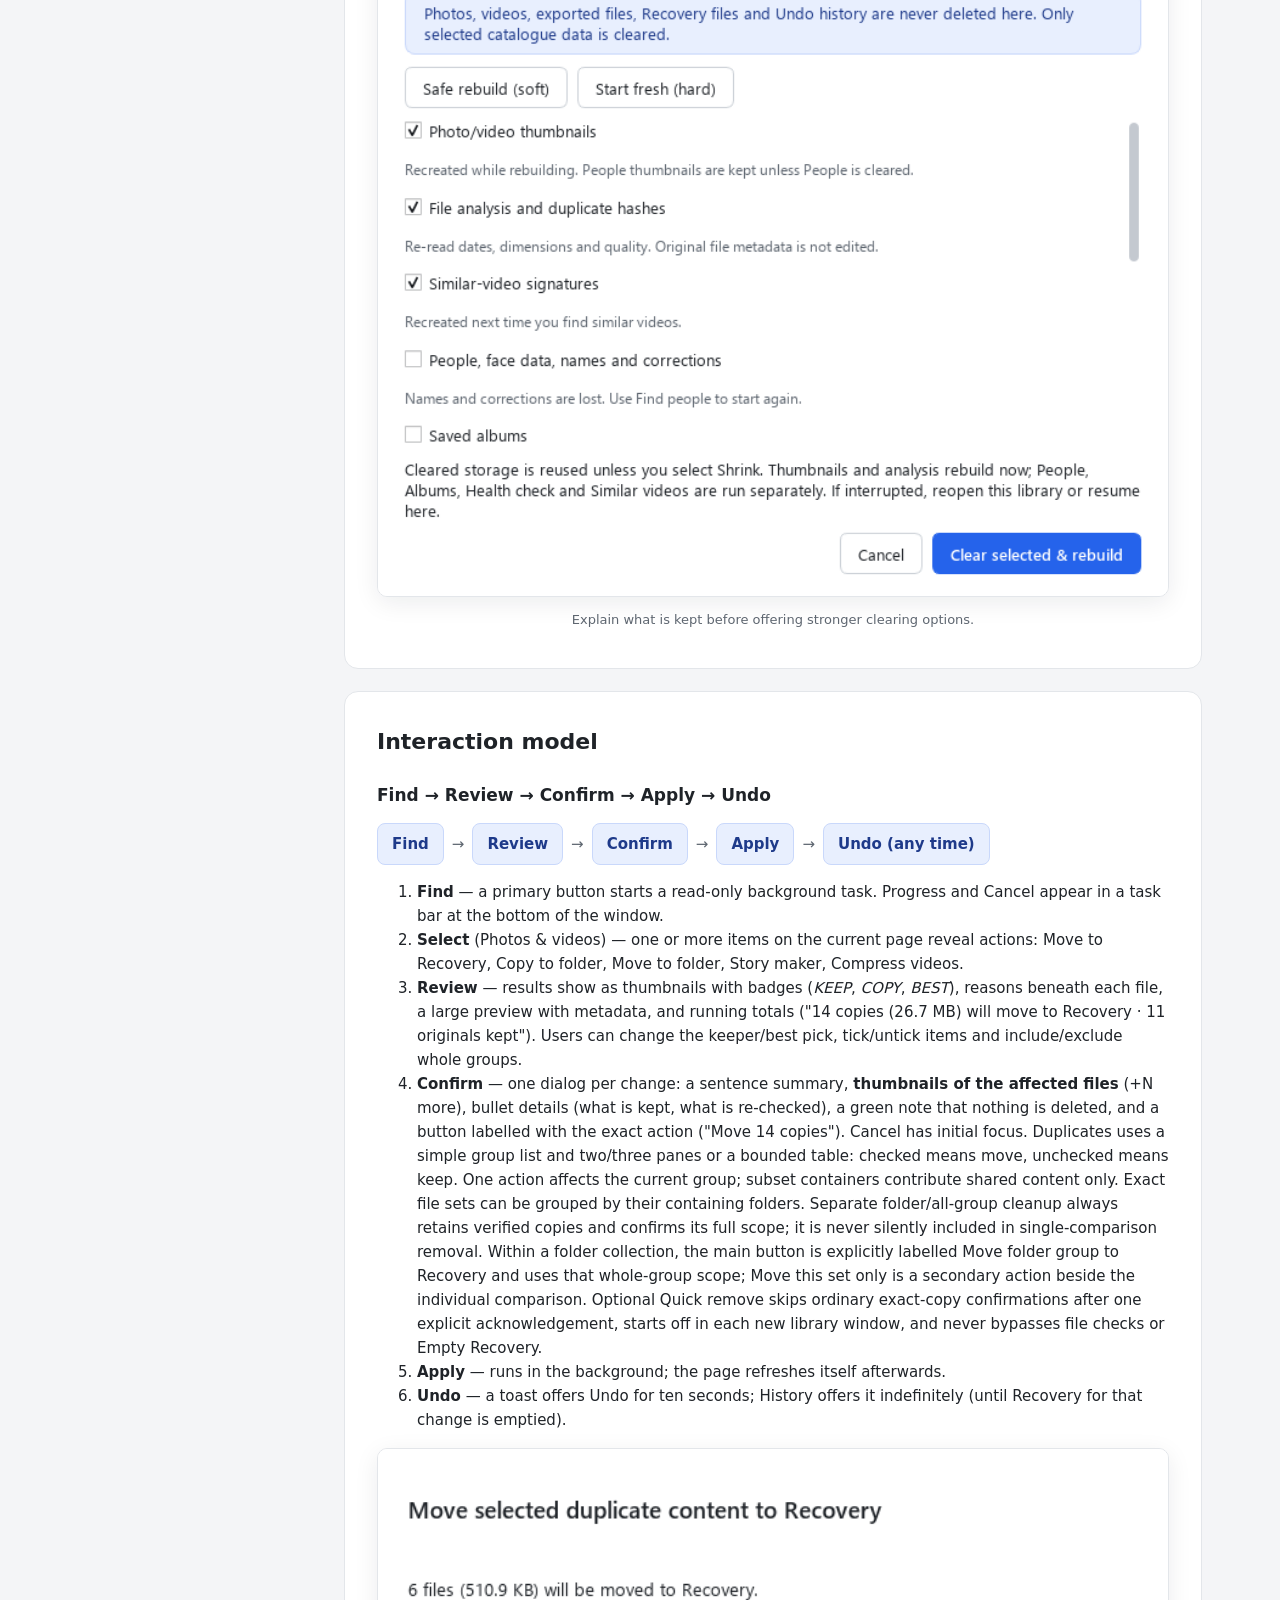
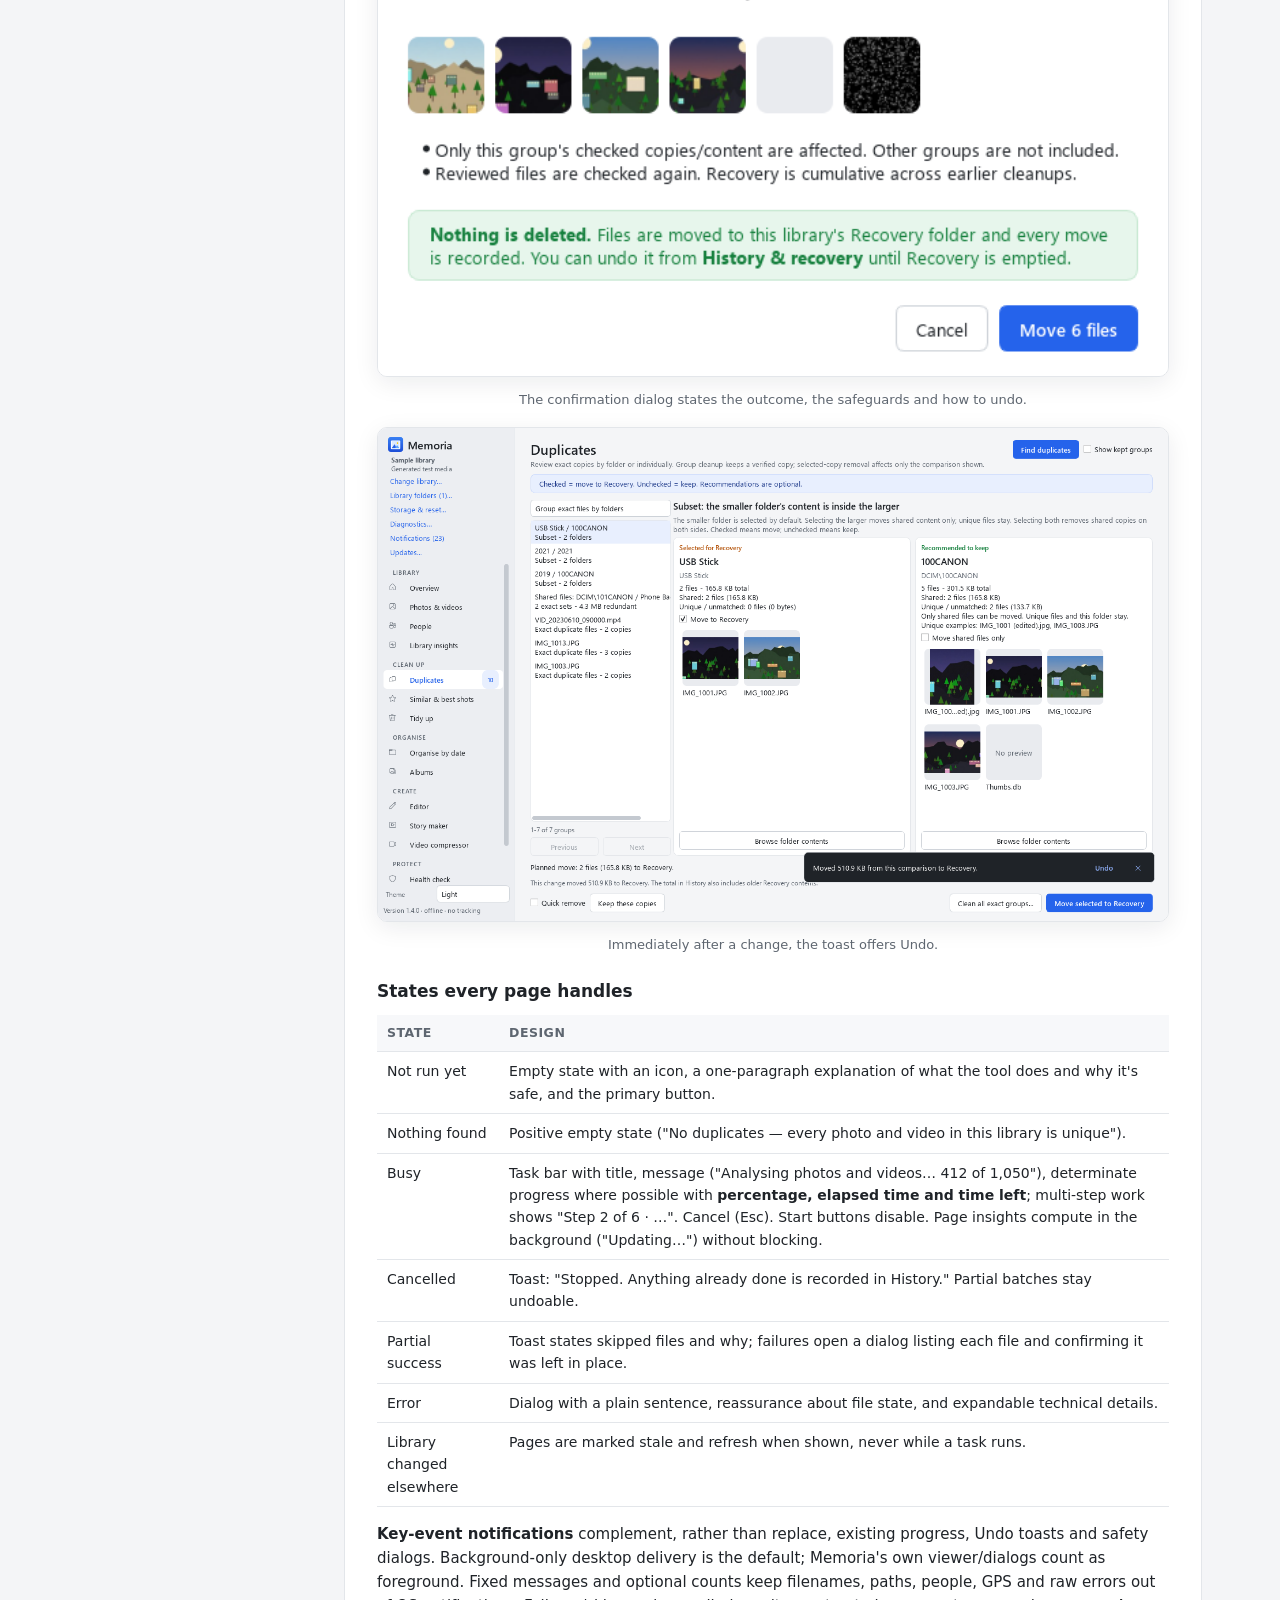
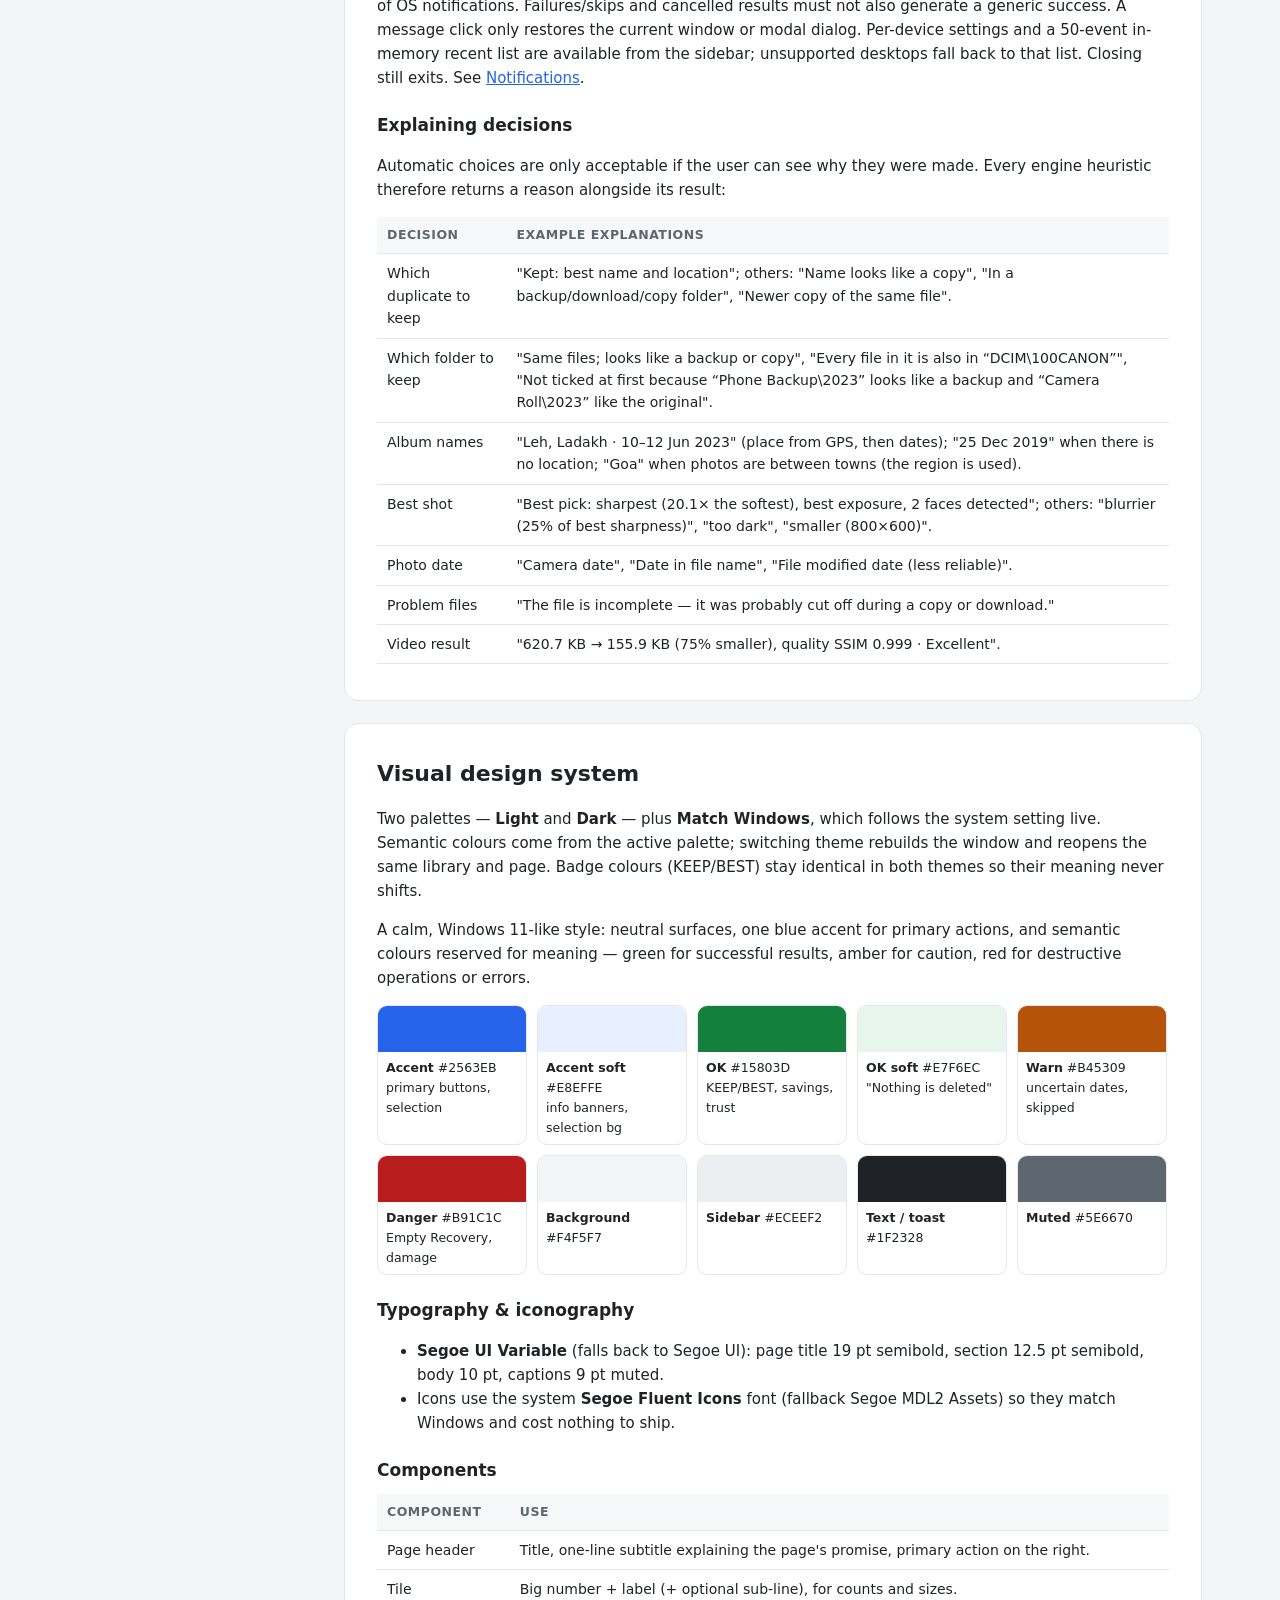
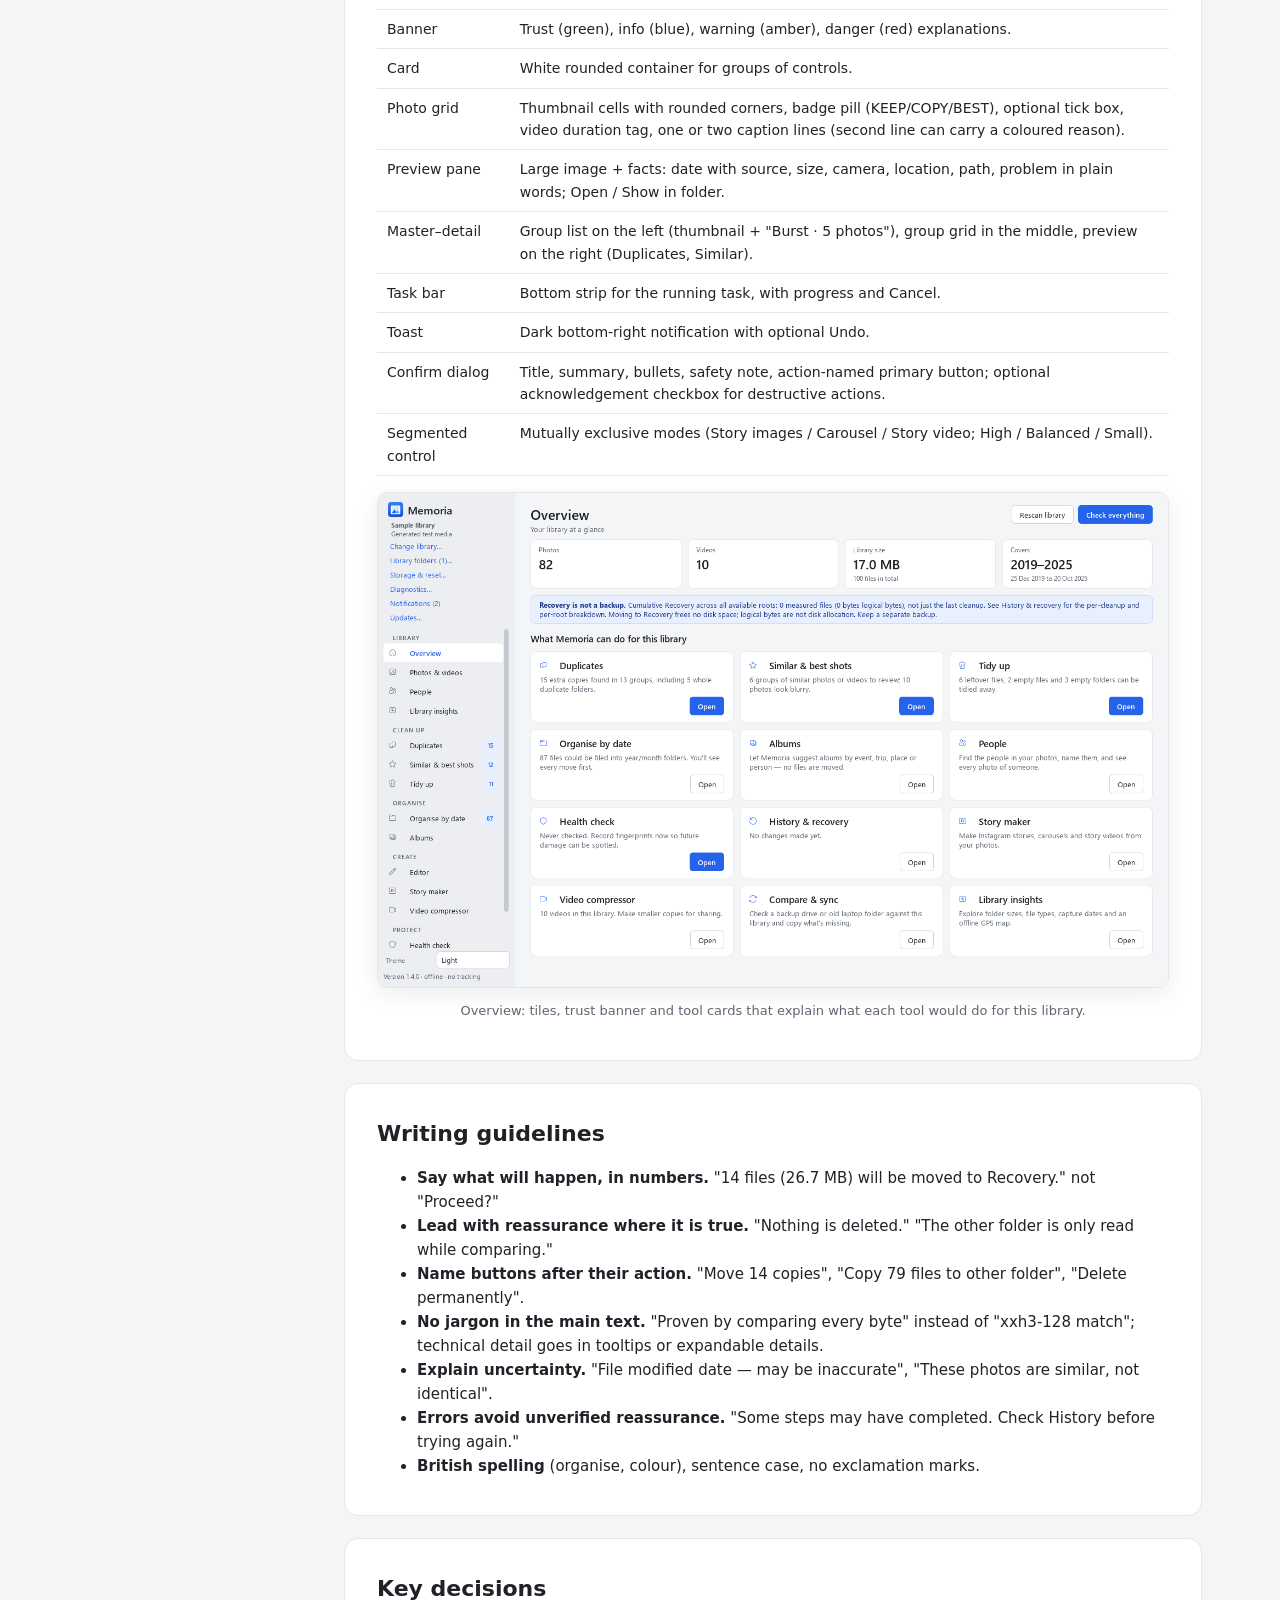
==== commit 0607c434: "Add in-app Git updates and combined linked duplicate cleanup review Provide opt-in startup/manual up" ====
--- a/docs/design.html
+++ b/docs/design.html
@@ -104,7 +104,7 @@
       <li>Explain every suggestion in plain language.</li>
       <li>Fit each task into one page with one obvious primary action.</li>
       <li>Stay fast on tens of thousands of files; never freeze the window.</li>
-      <li>Work entirely offline; keep all data on the user's PC.</li>
+      <li>Run media tools offline; keep library data local. Network access for application updates is explicit/opt-in.</li>
       <li>Be testable against a library with known answers.</li>
     </ul></td><td>
     <ul>
@@ -276,9 +276,13 @@
 analysis. Index completion/cancellation is published after worker callbacks to avoid starting overlapping operations.</p>
 <p>Diagnostics is opt-in per library and device, with local-only reports inside the source checkout. It uses
 allowlisted aggregate categories rather than raw logs or catalogue exports. The user can preview JSON and must stop
-recording and review it before committing; the app never uploads or runs git mutations. Existing cached libraries
+recording and review it before committing; diagnostics never uploads or runs git mutations. Existing cached libraries
 work without rescanning, while unrecorded past performance cannot be reconstructed. Aggregates are not promised
 anonymous, and opt-out does not erase previously shared git history.</p>
+<p>Application updating is separate from diagnostics. Startup checks are opt-in and fetch only from the configured
+upstream; pulling/restarting requires explicit confirmation, an idle library and a clean fast-forwardable checkout.
+A stable external helper waits for process exit before changing code or installing changed dependencies. It reports
+progress/failures and verifies the restarted app becomes ready. Local changes are not discarded or stashed.</p>
 <p>Metadata controls distinguish available values from unknowns: numeric sorts put missing/inapplicable rows last,
 video bitrate is labelled as an overall estimate rather than a quality score, and photo exposure uses explicit units.
 The extended catalogue refresh is one-time and resumable; it must not clear IDs, organisation or health baselines.
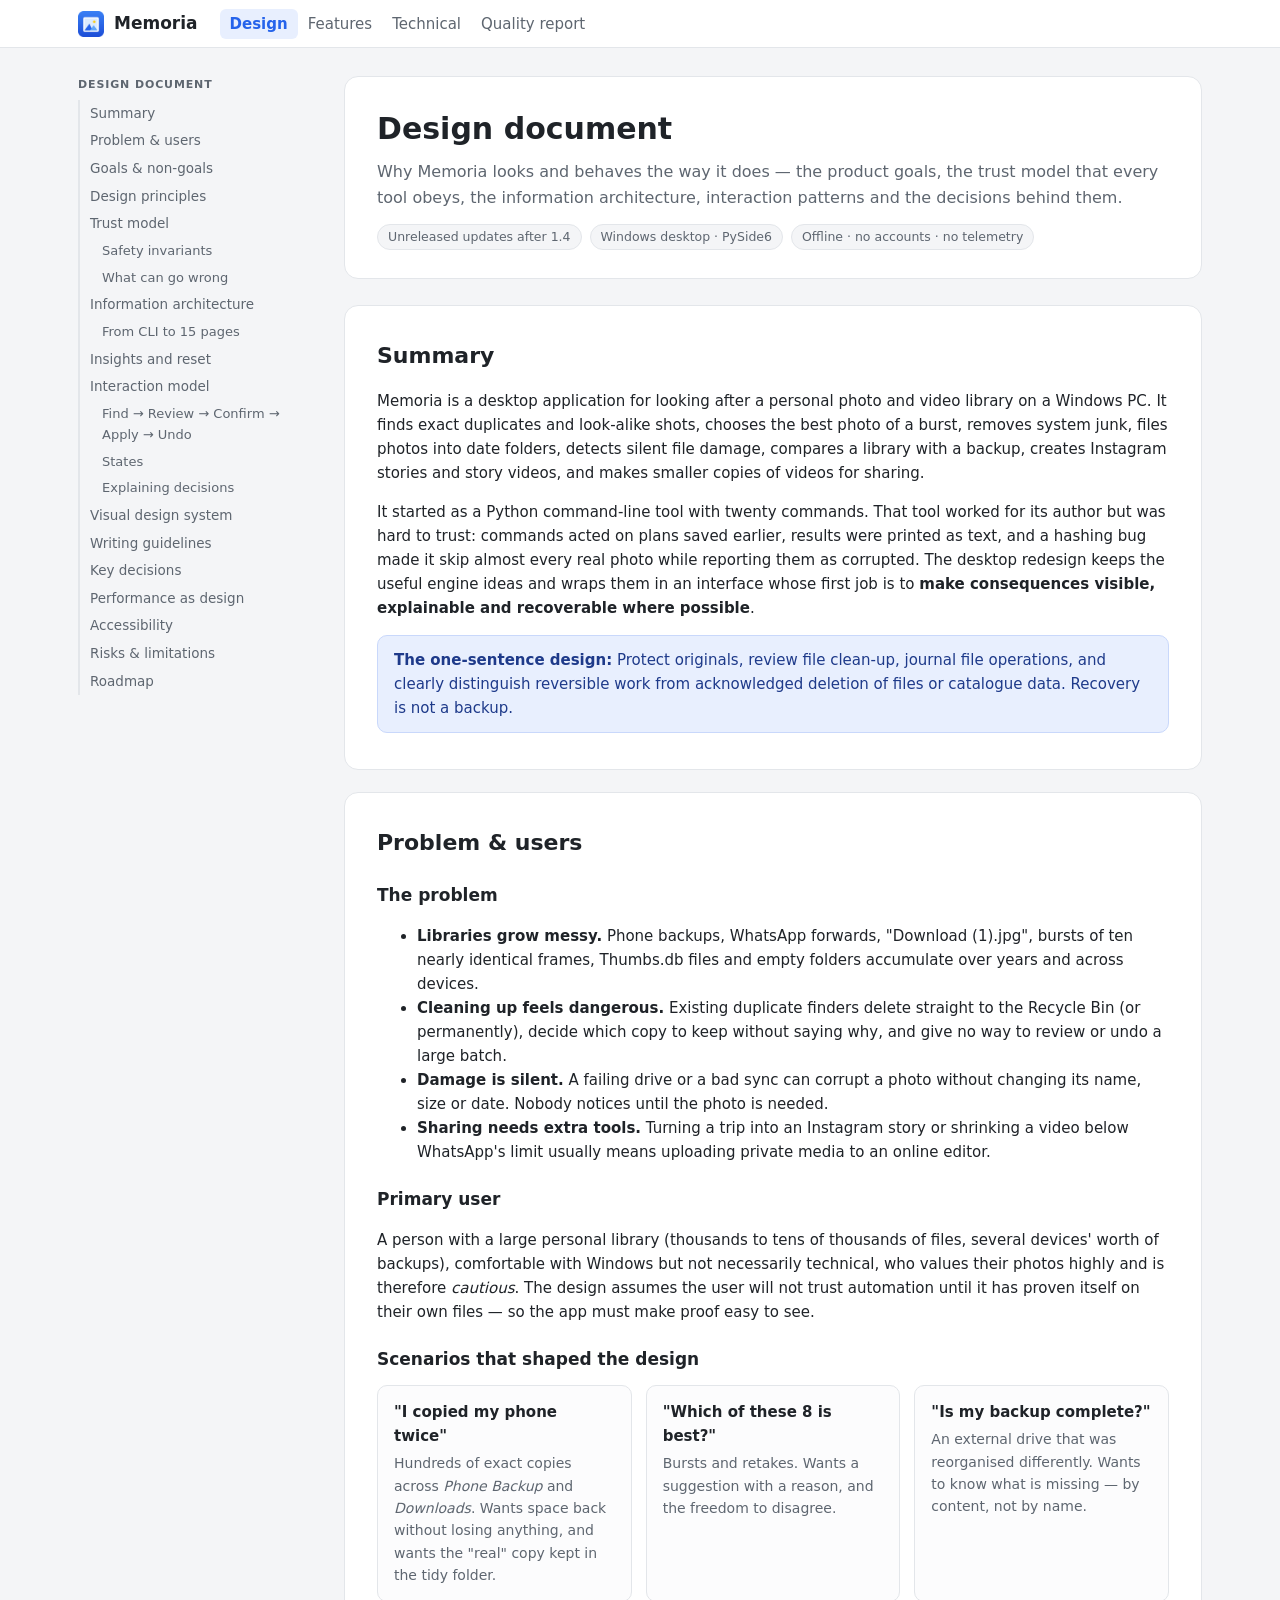
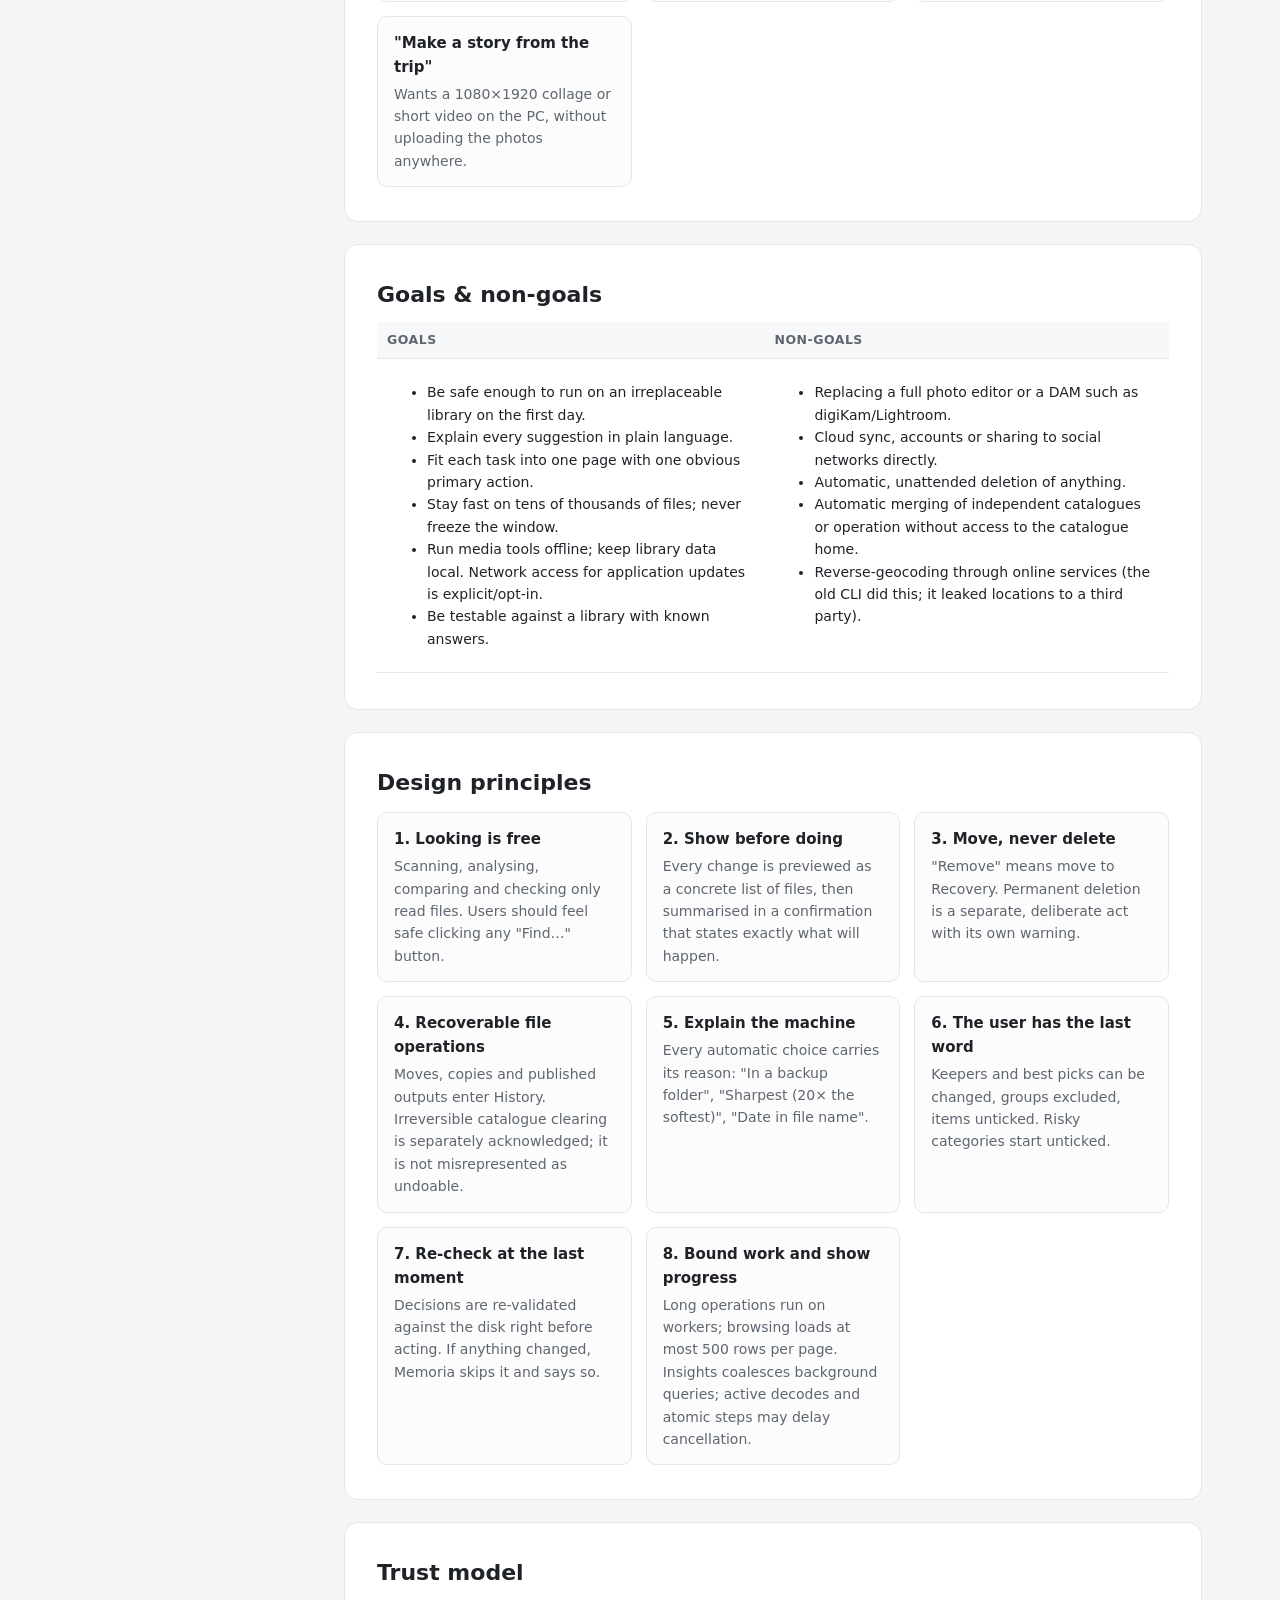
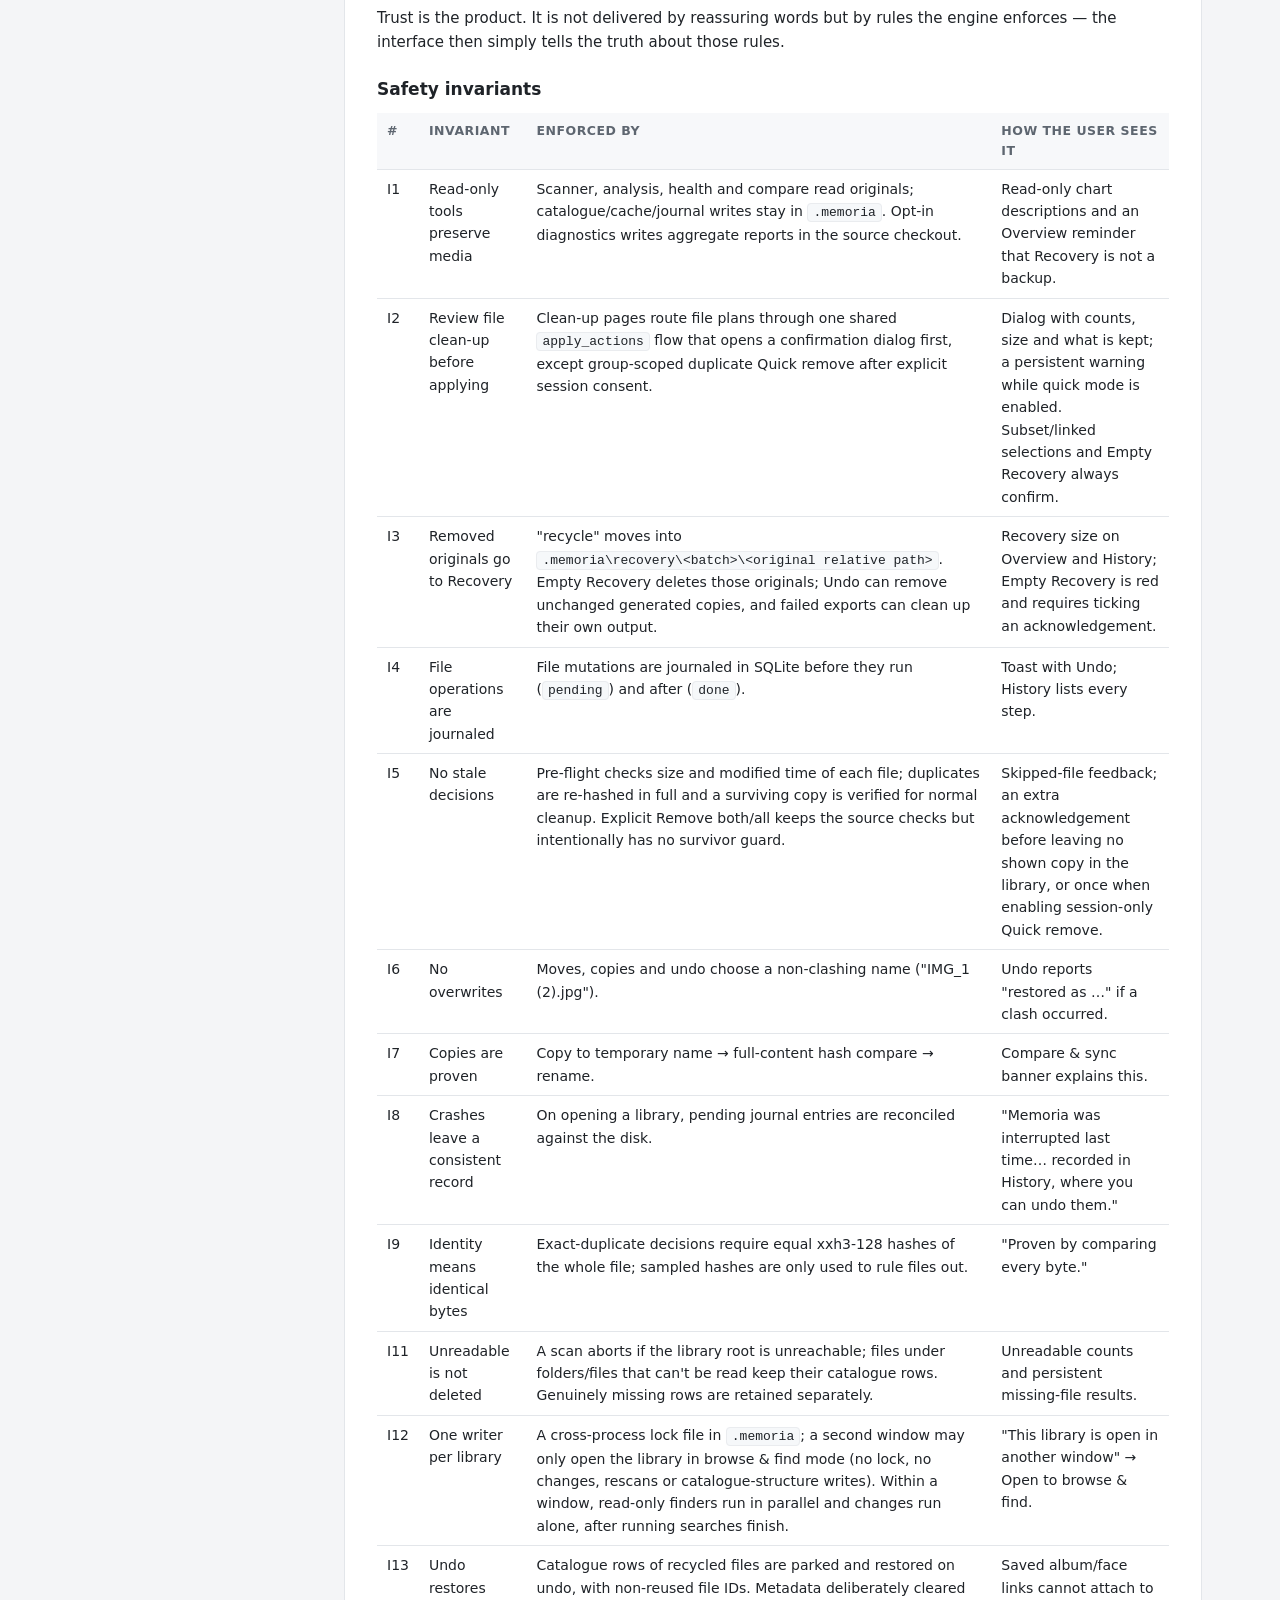
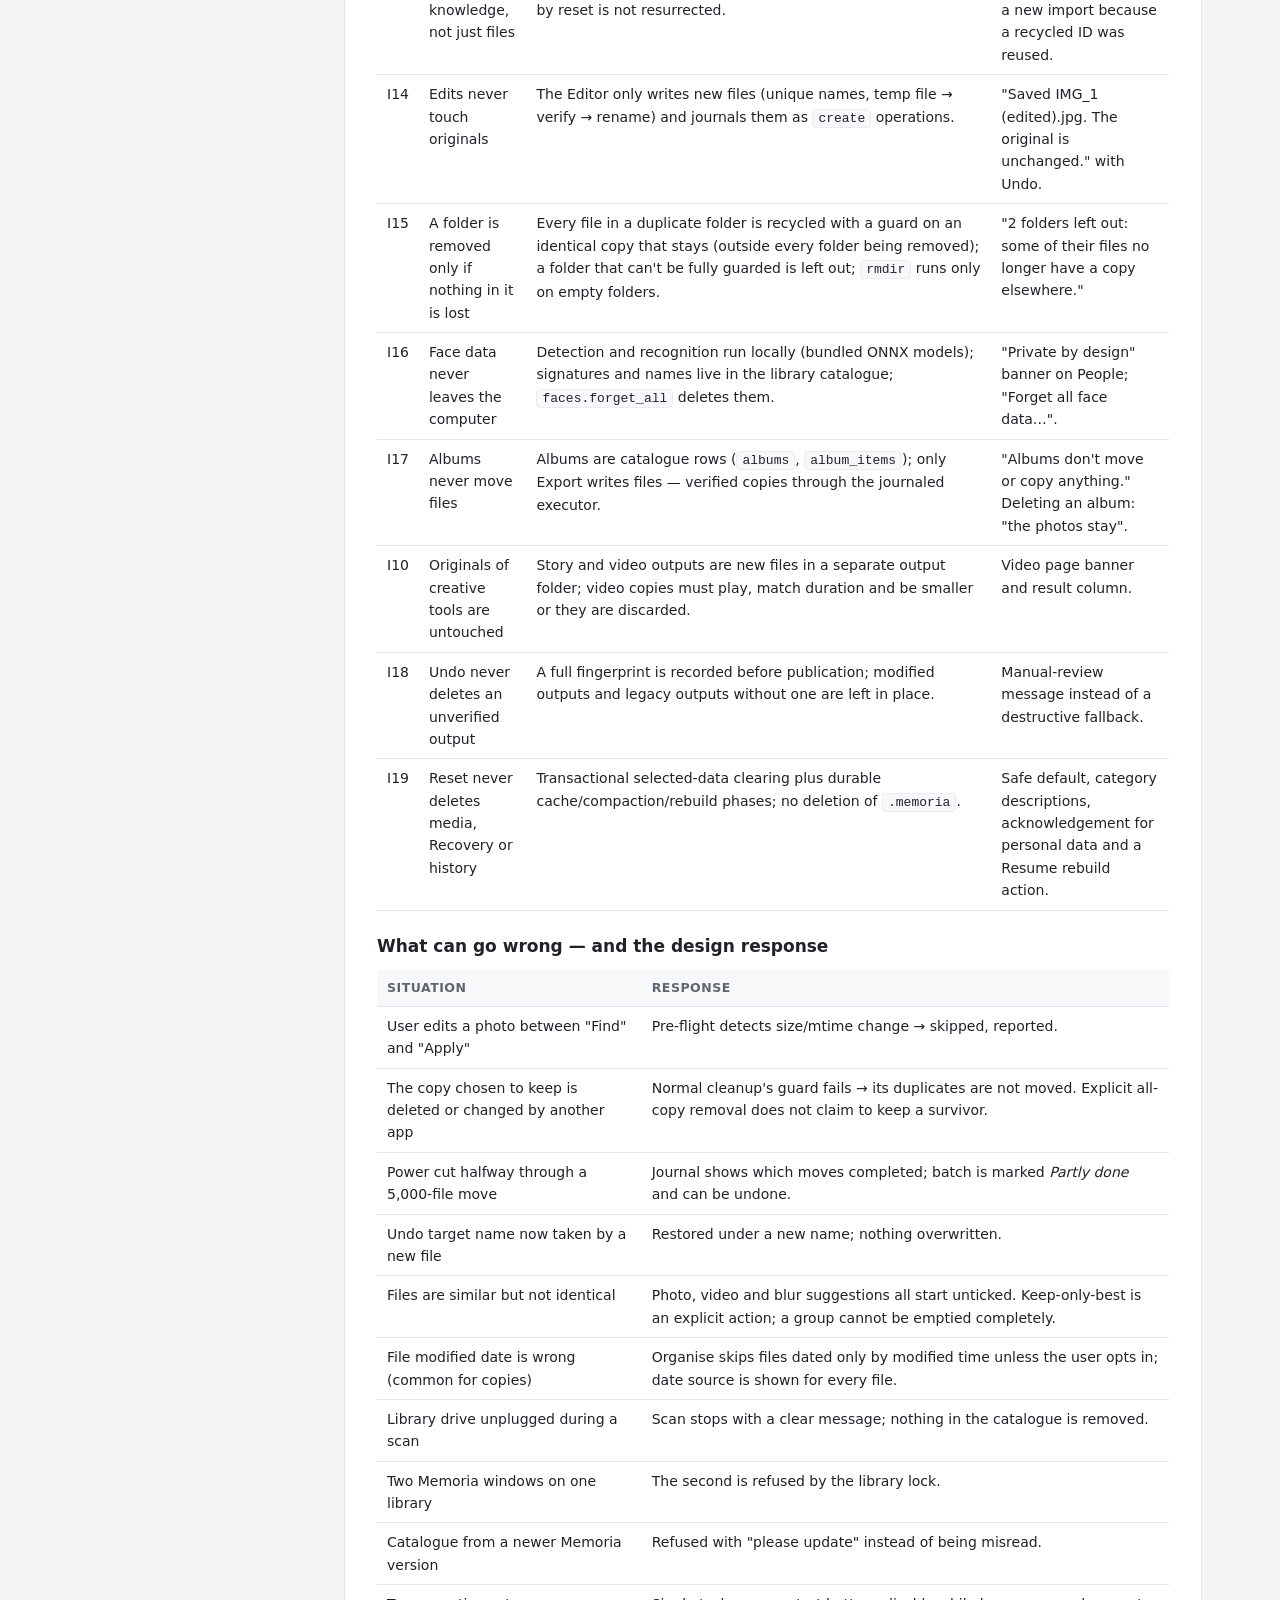
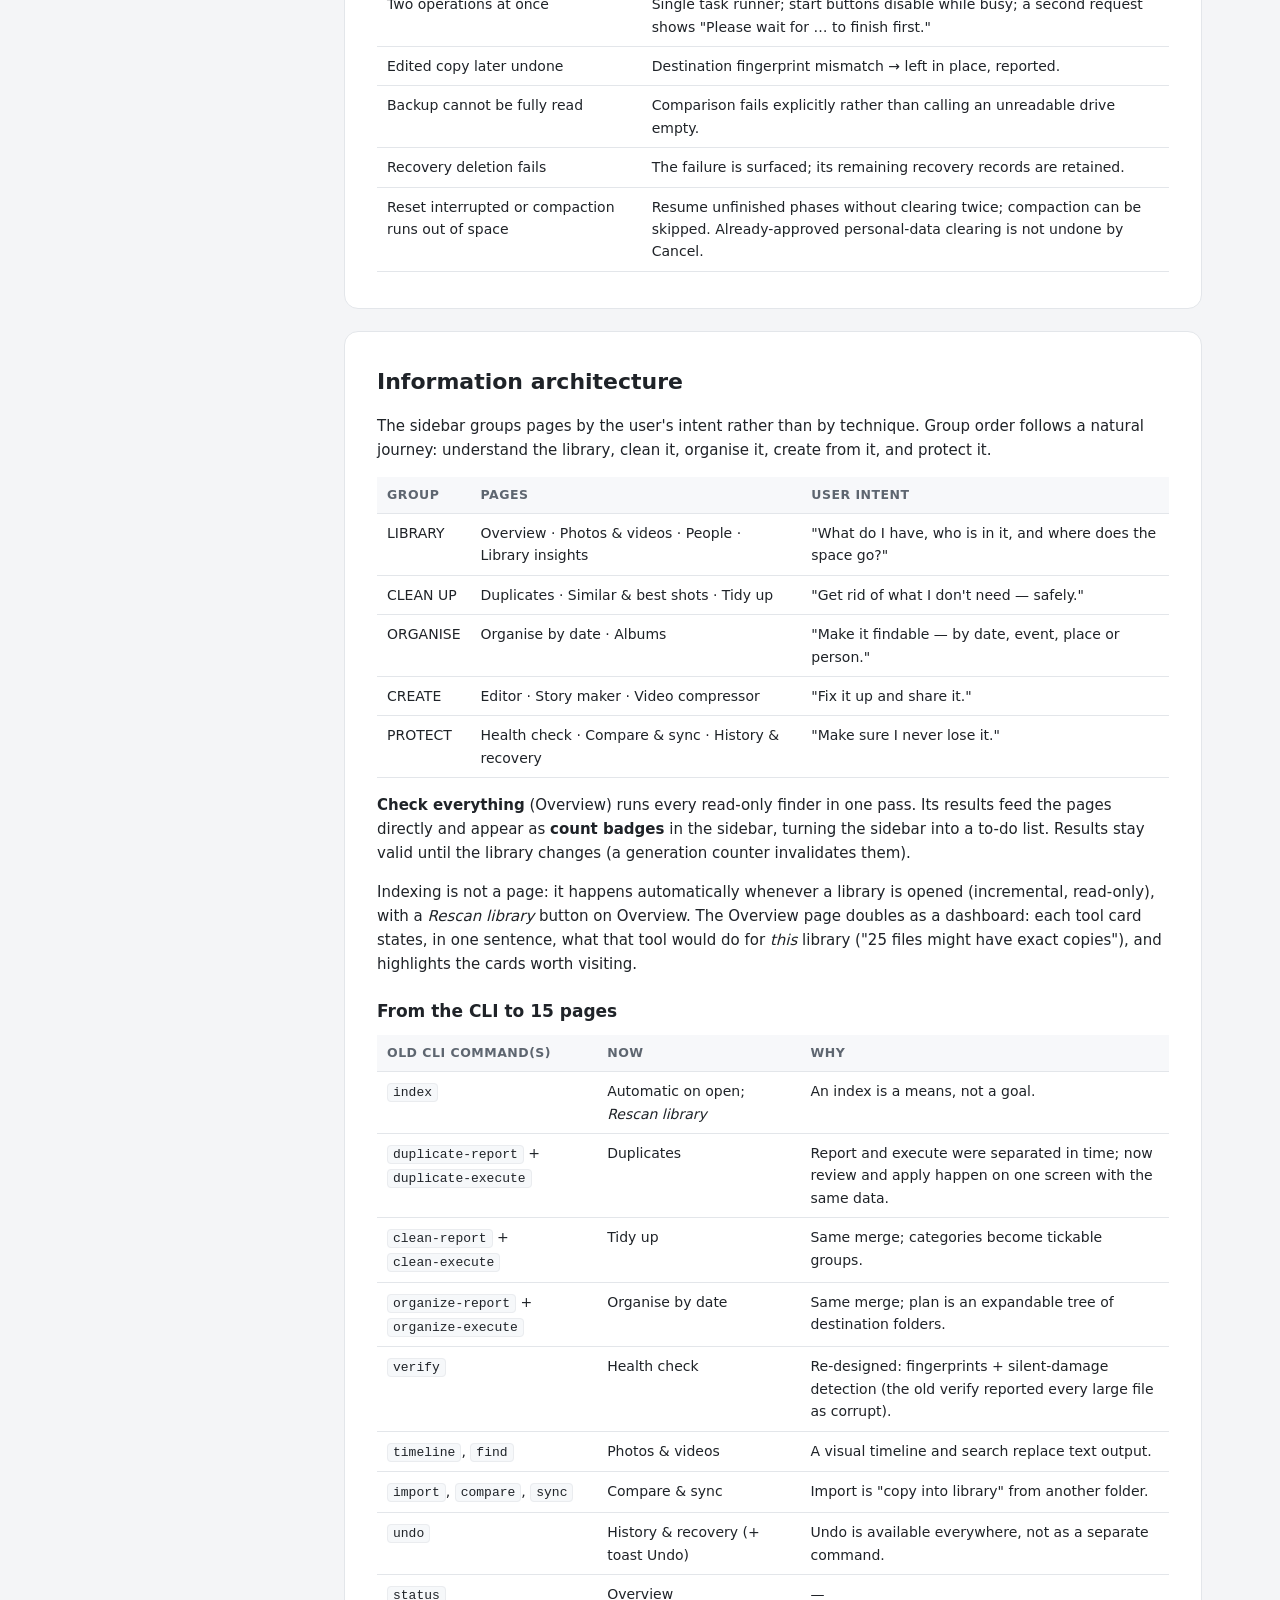
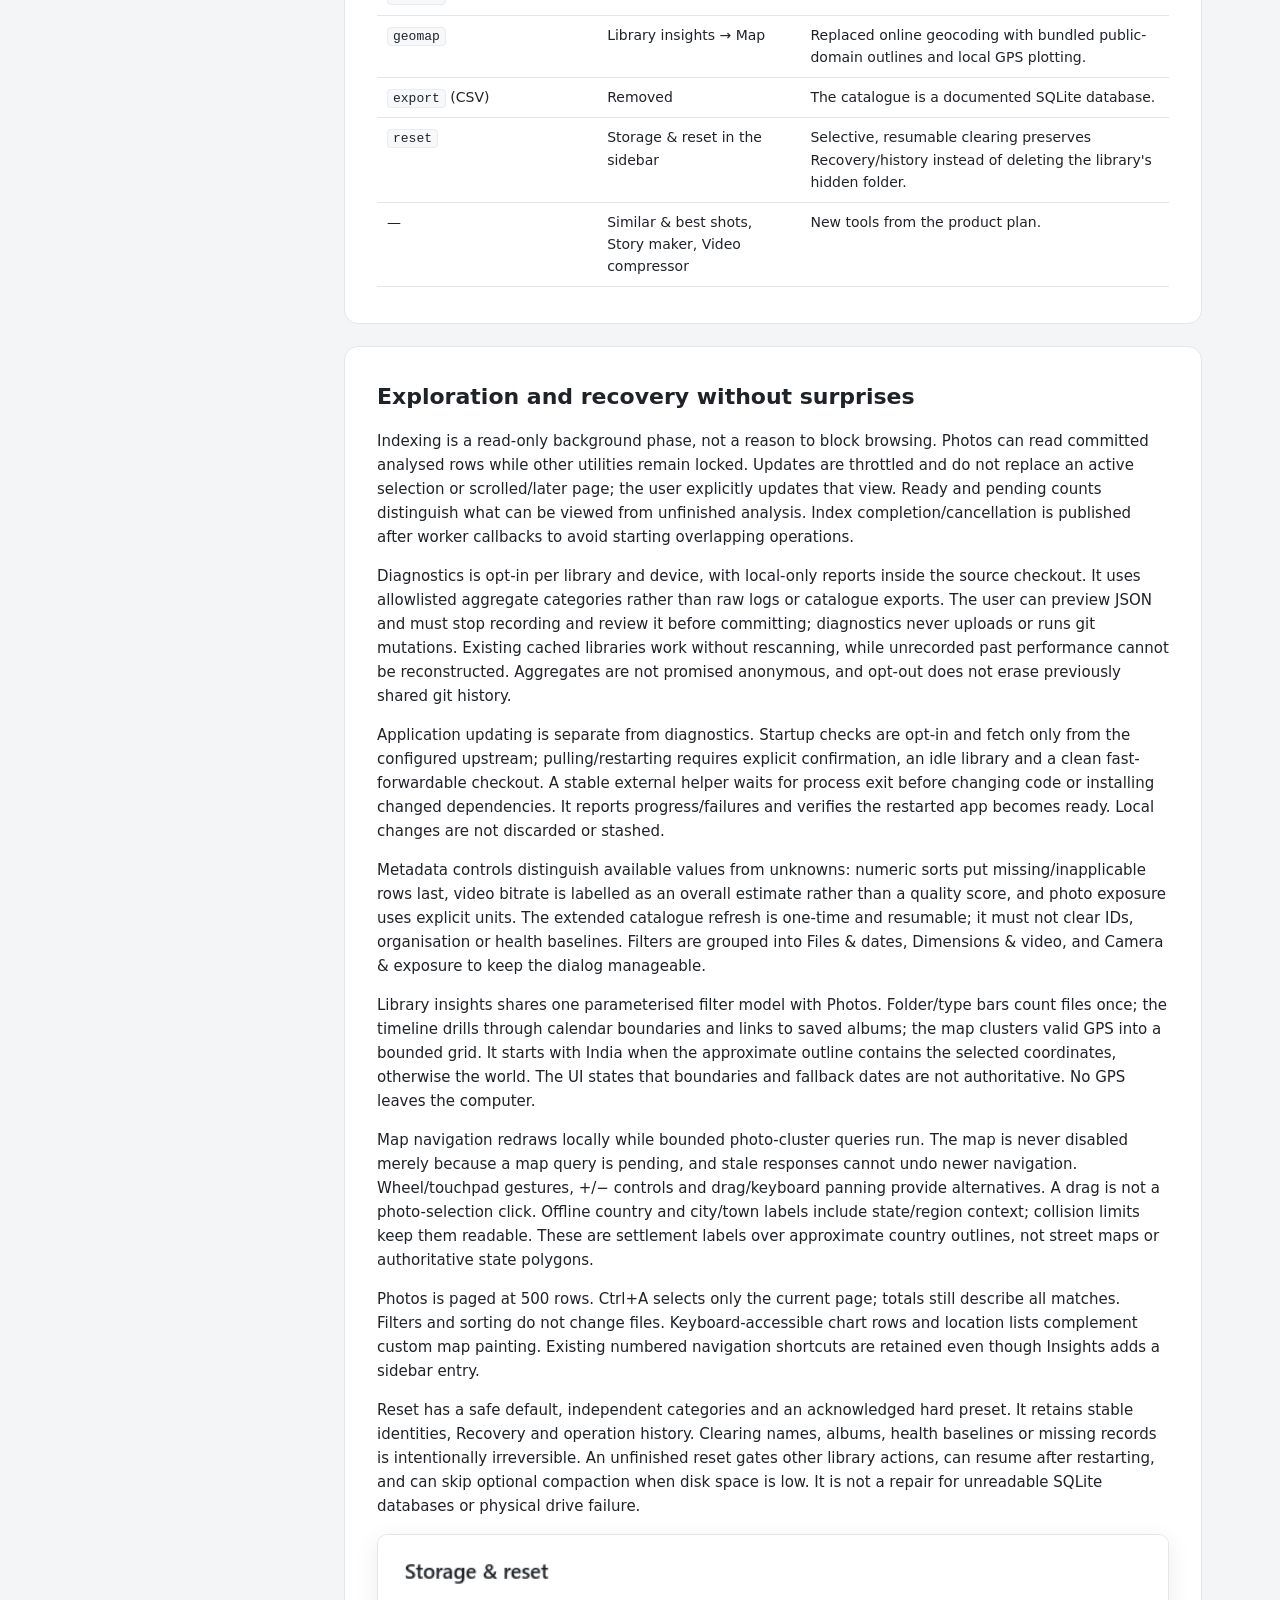
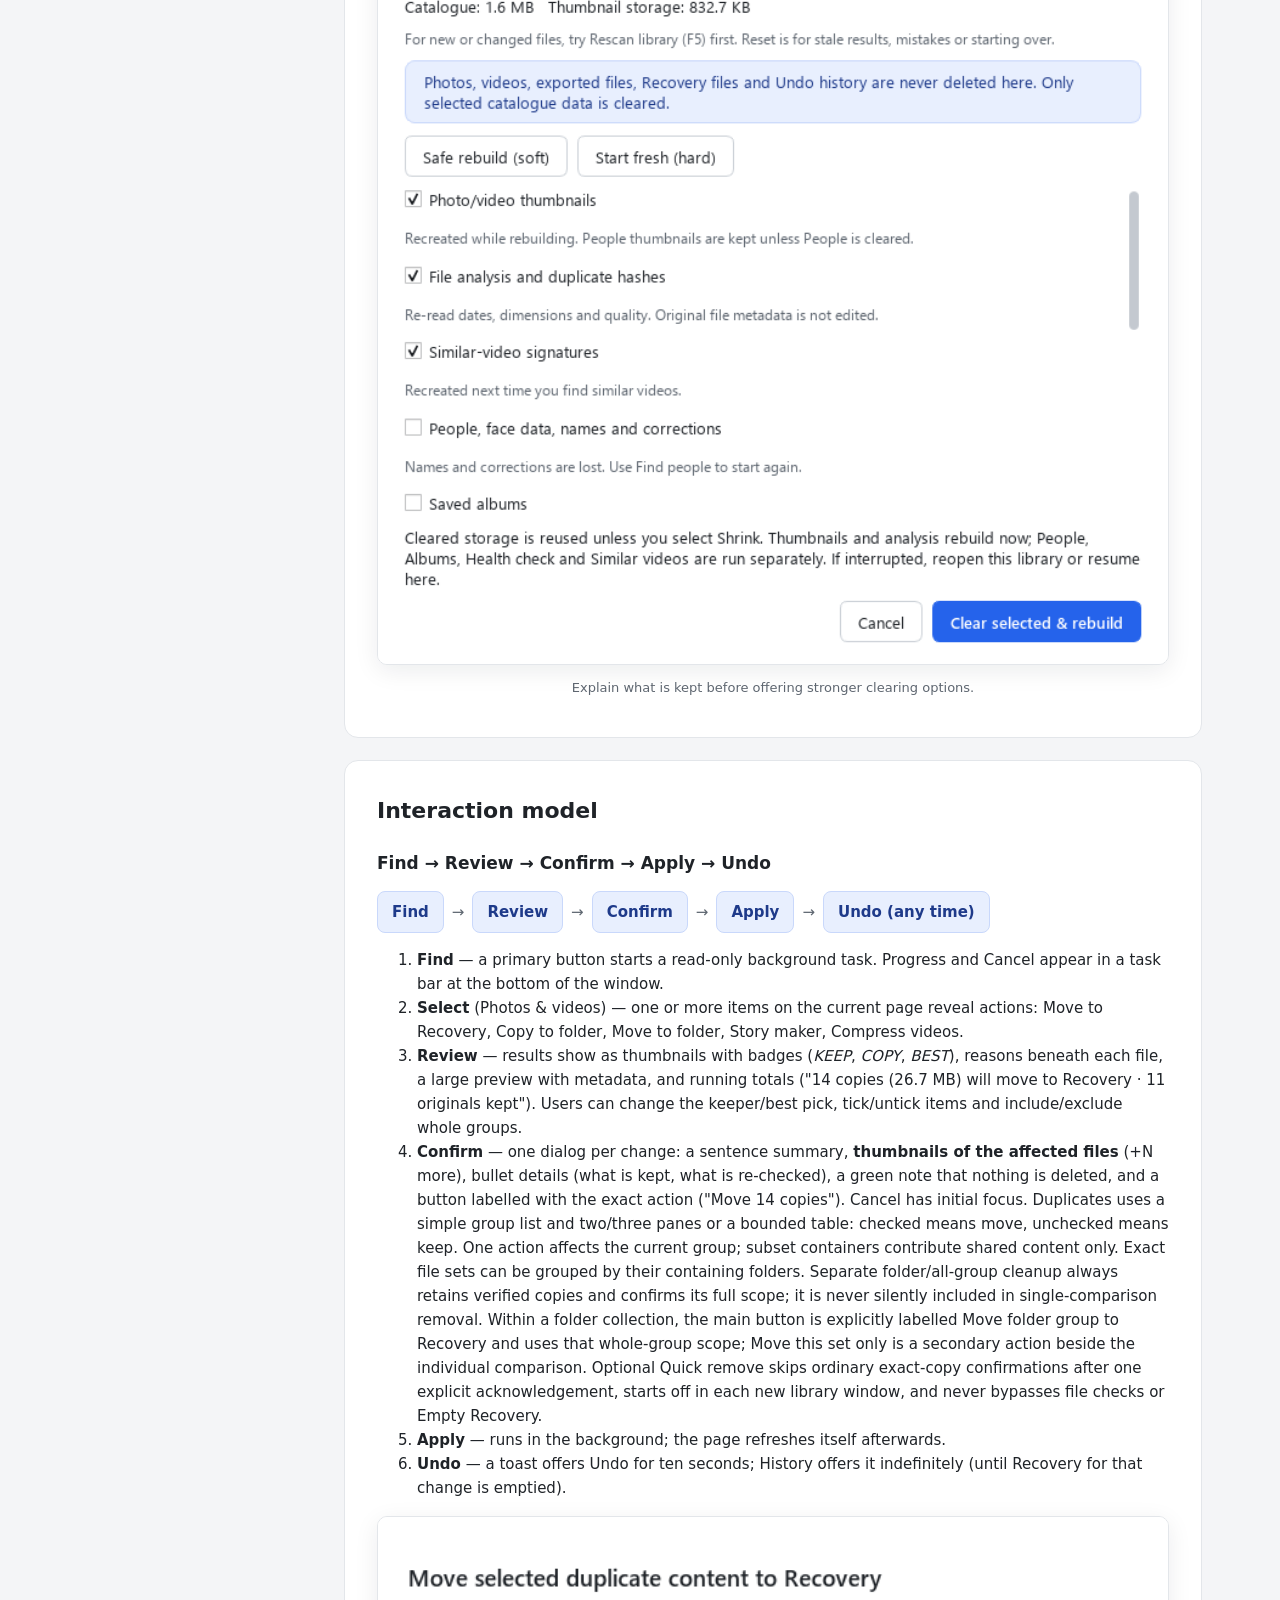
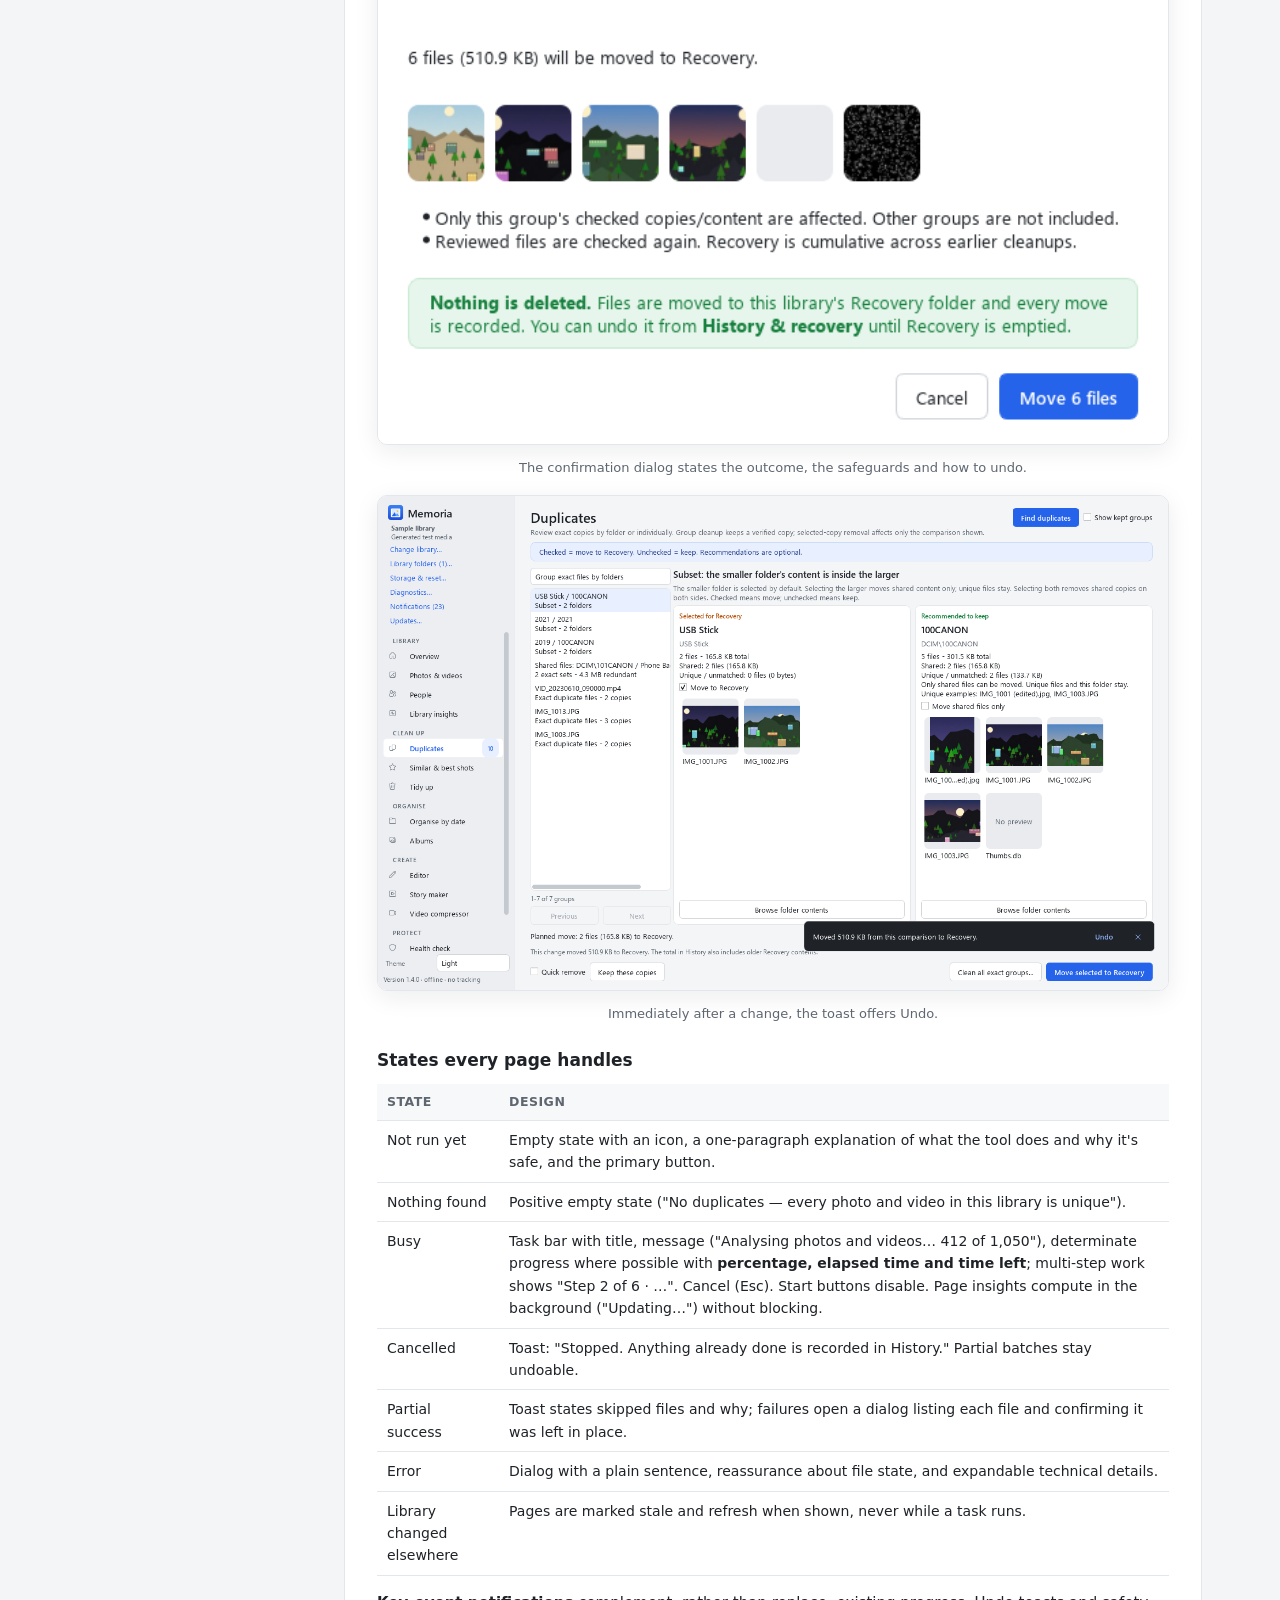
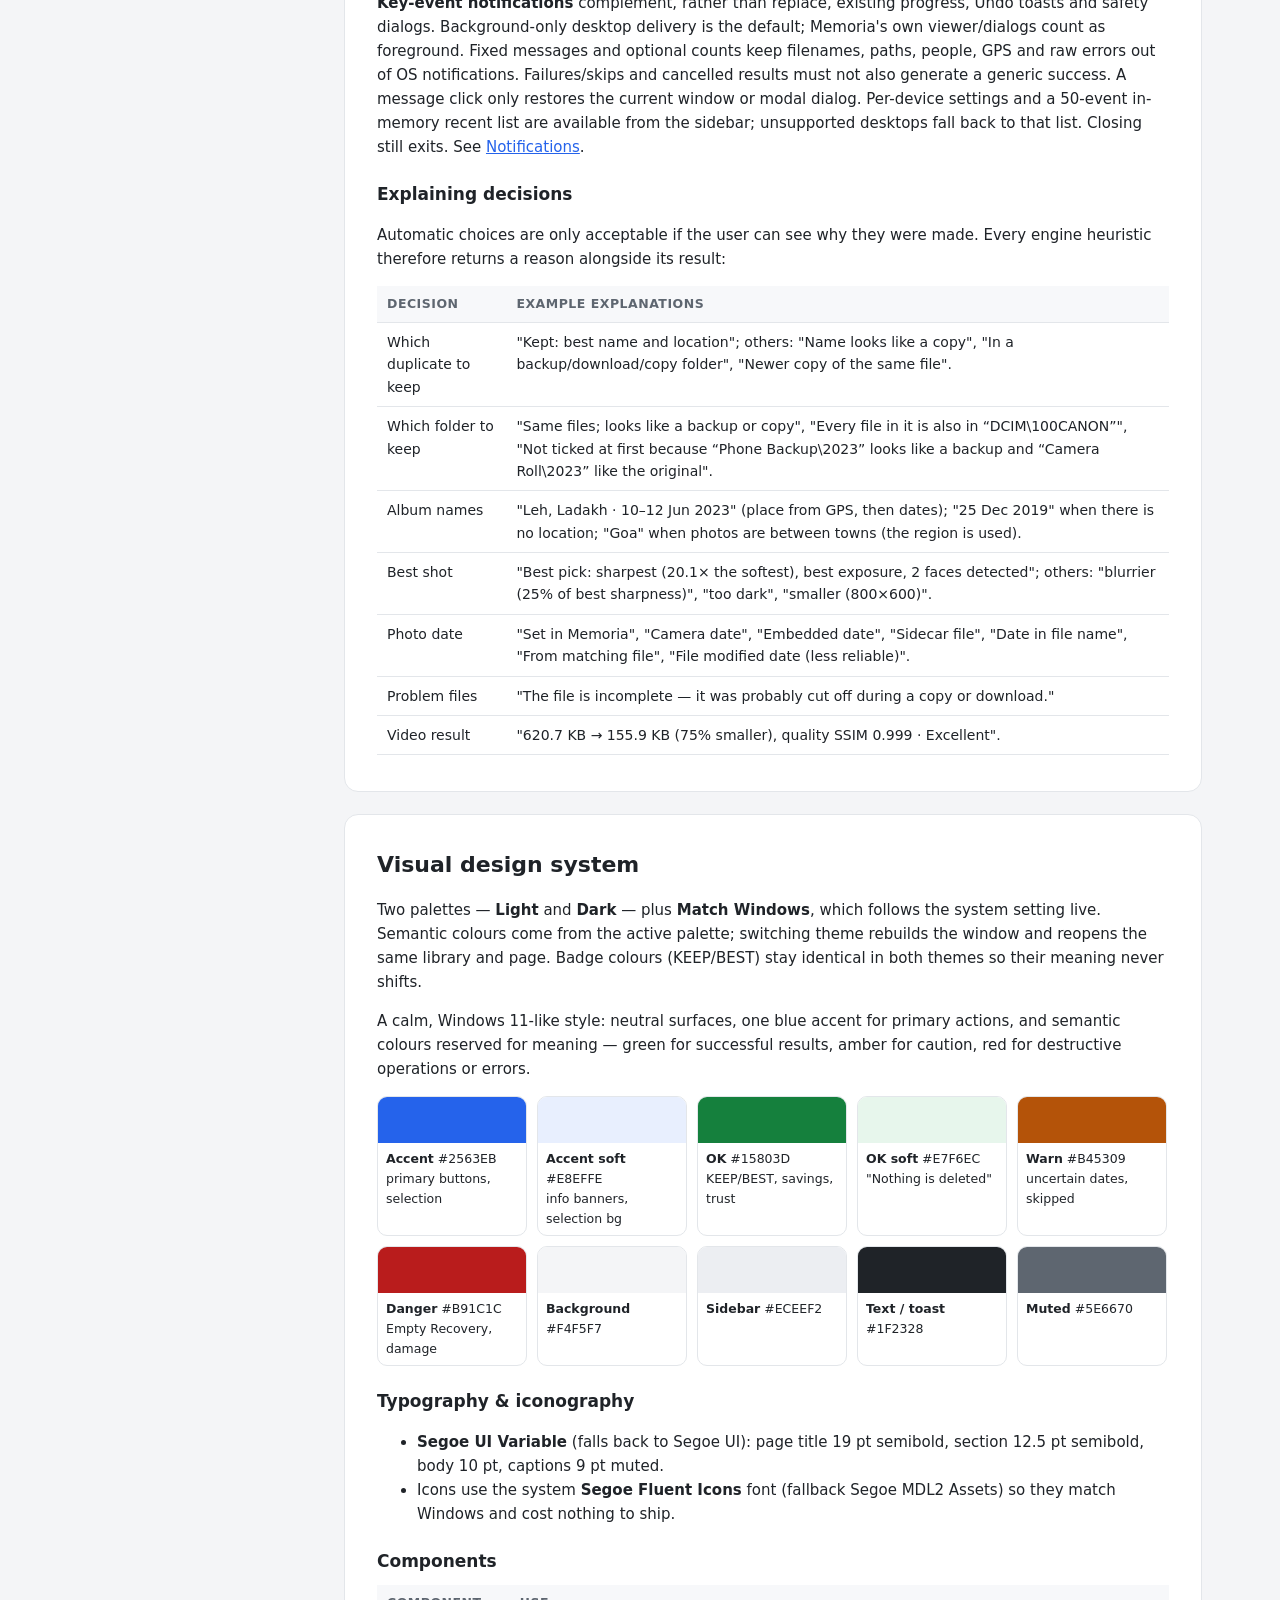
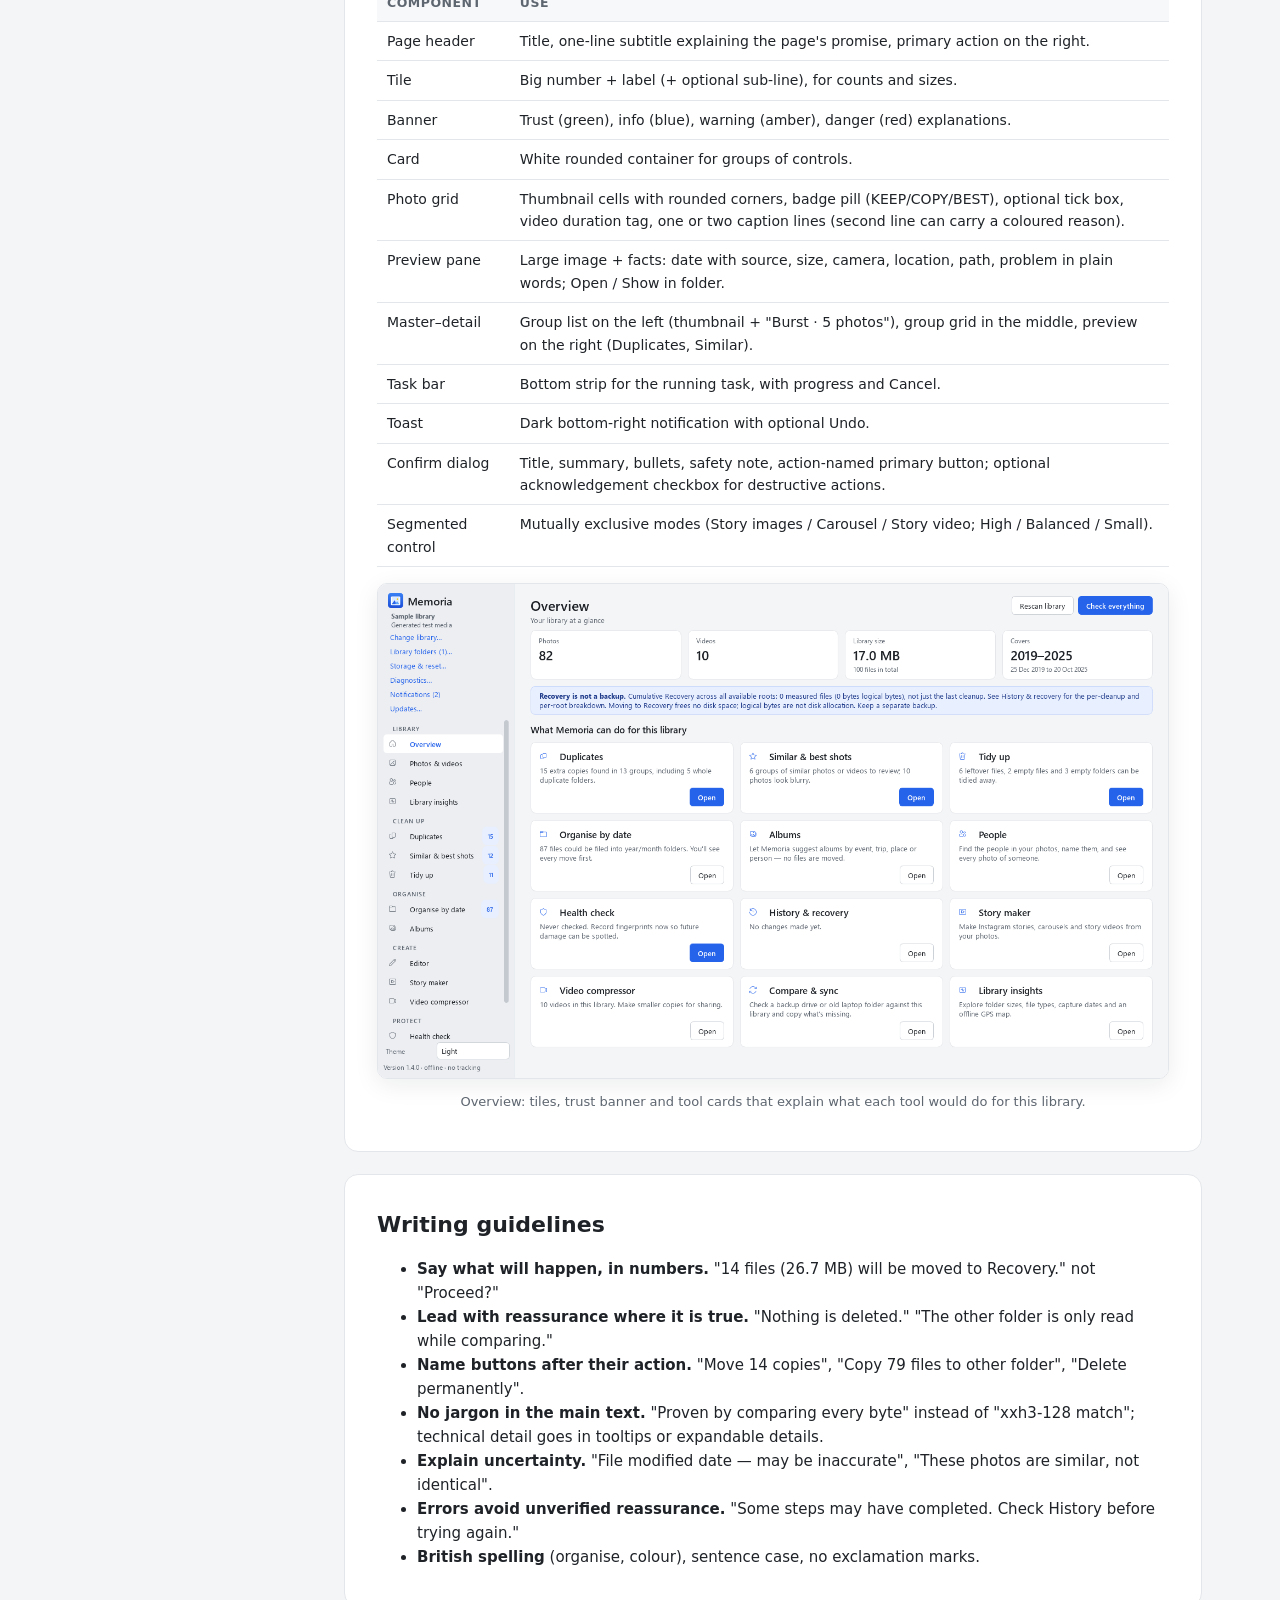
==== commit f2699a5f: "Better dates, parallel tasks, browse windows, Compare region actions and event folders Dates - New s" ====
--- a/docs/design.html
+++ b/docs/design.html
@@ -176,7 +176,9 @@
     folders/files that can't be read keep their catalogue rows. Genuinely missing rows are retained separately.</td>
     <td>Unreadable counts and persistent missing-file results.</td></tr>
   <tr><td>I12</td><td>One writer per library</td><td>A cross-process lock file in <code>.memoria</code>; a second window
-    is refused.</td><td>"This library is already open in another Memoria window."</td></tr>
+    may only open the library in browse &amp; find mode (no lock, no changes, rescans or catalogue-structure writes).
+    Within a window, read-only finders run in parallel and changes run alone, after running searches finish.</td>
+    <td>"This library is open in another window" → Open to browse &amp; find.</td></tr>
   <tr><td>I13</td><td>Undo restores knowledge, not just files</td><td>Catalogue rows of recycled files are parked and
     restored on undo, with non-reused file IDs. Metadata deliberately cleared by reset is not resurrected.</td>
     <td>Saved album/face links cannot attach to a new import because a recycled ID was reused.</td></tr>
@@ -374,7 +376,8 @@
     location; "Goa" when photos are between towns (the region is used).</td></tr>
   <tr><td>Best shot</td><td>"Best pick: sharpest (20.1× the softest), best exposure, 2 faces detected"; others:
     "blurrier (25% of best sharpness)", "too dark", "smaller (800×600)".</td></tr>
-  <tr><td>Photo date</td><td>"Camera date", "Date in file name", "File modified date (less reliable)".</td></tr>
+  <tr><td>Photo date</td><td>"Set in Memoria", "Camera date", "Embedded date", "Sidecar file", "Date in file name",
+      "From matching file", "File modified date (less reliable)".</td></tr>
   <tr><td>Problem files</td><td>"The file is incomplete — it was probably cut off during a copy or download."</td></tr>
   <tr><td>Video result</td><td>"620.7 KB → 155.9 KB (75% smaller), quality SSIM 0.999 · Excellent".</td></tr>
 </table>
@@ -500,9 +503,11 @@
 
 <section id="performance">
 <h2>Performance as a design requirement</h2>
-<p>The target is responsive browsing of a 200–300 GB library without needing a duplicate library to test it.
+<p>The target is responsive use of a ~500 GB library (in practice ~90,000 files / 420 GB is used daily) and correct,
+if slower, operation up to about a million files, without needing a duplicate library to test it.
 File count, codecs, drive speed and matching density matter more than GB alone. Responsiveness is a target, not a
-guarantee on arbitrary drives or files.</p>
+guarantee on arbitrary drives or files. Look-alike photo matching is the one quadratic step (about 7 minutes for a
+million photos); everything else grows linearly.</p>
 <ul>
   <li>Incremental scan: unchanged files (same size and modified time) are skipped — a rescan of 1,000 photos takes 0.01 s.</li>
   <li>JPEG decoding at reduced resolution and parallel analysis (≈180 photos/s on the benchmark machine).</li>
